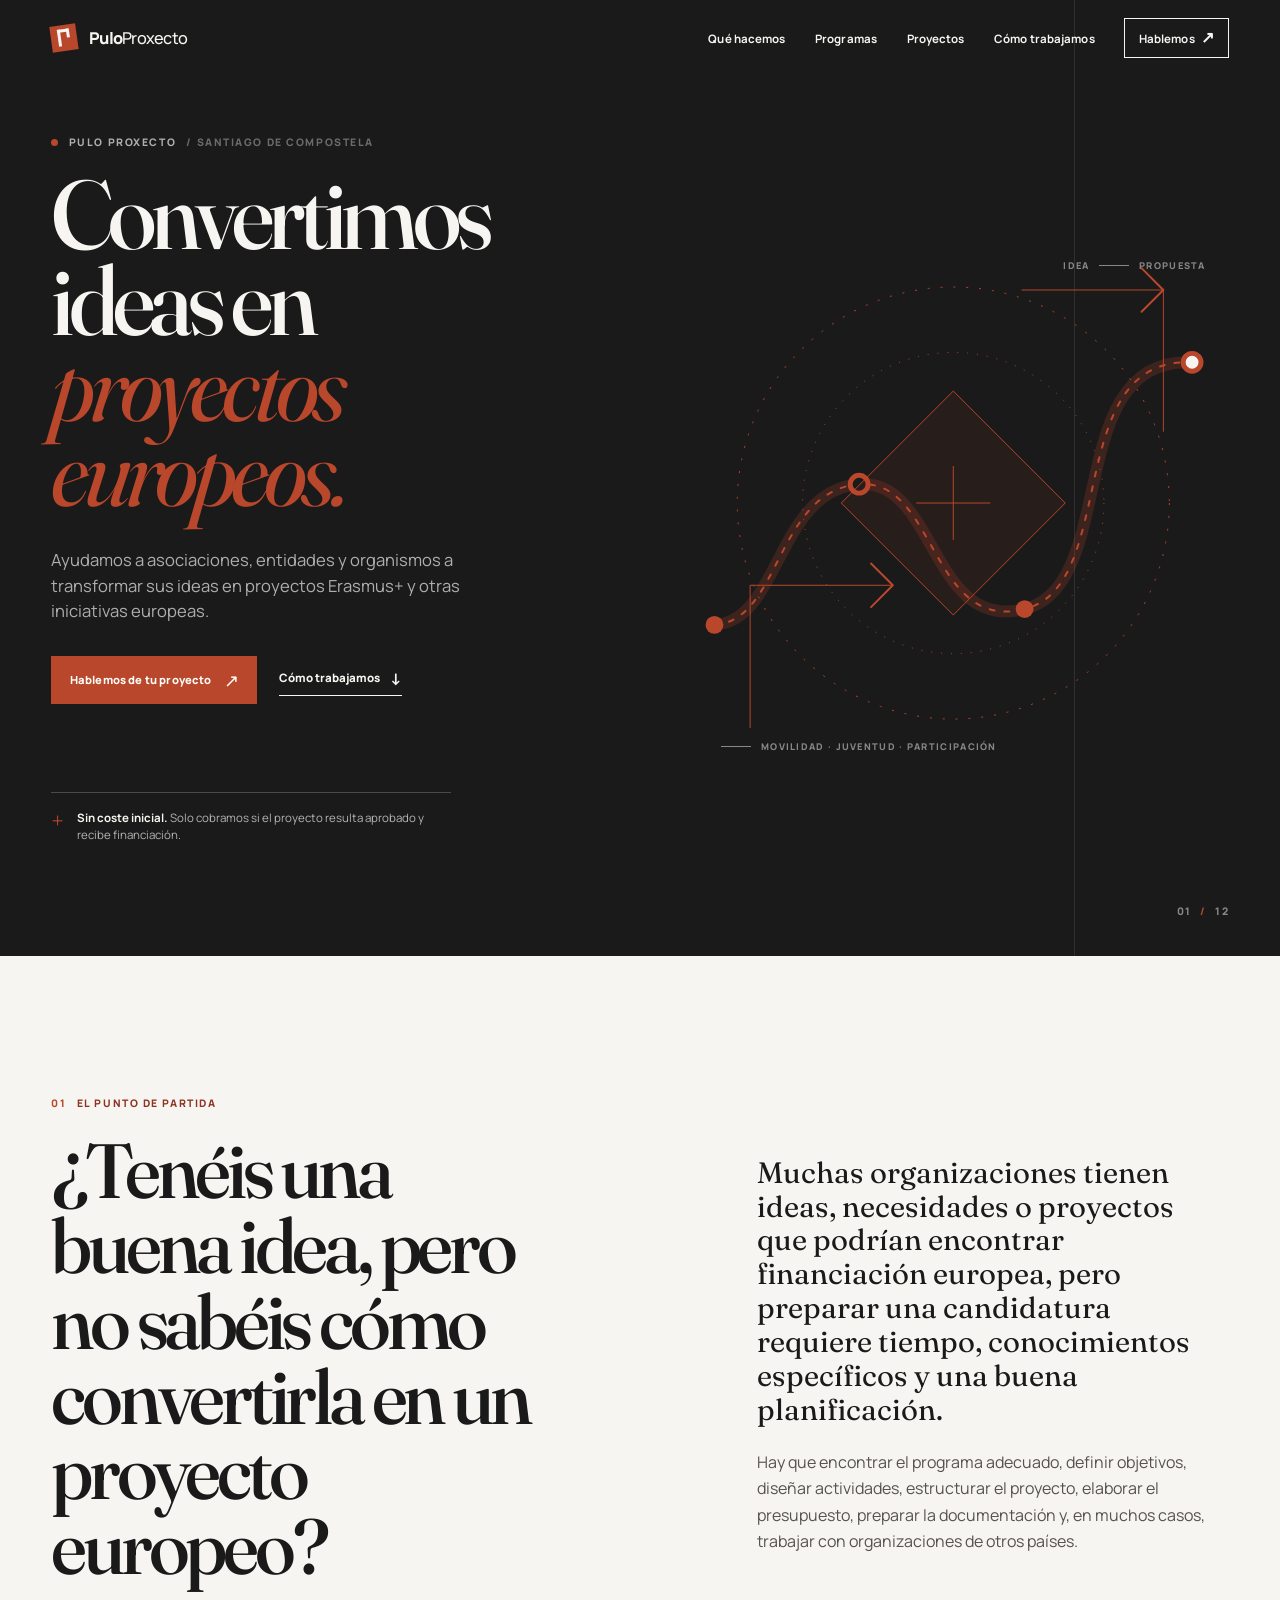
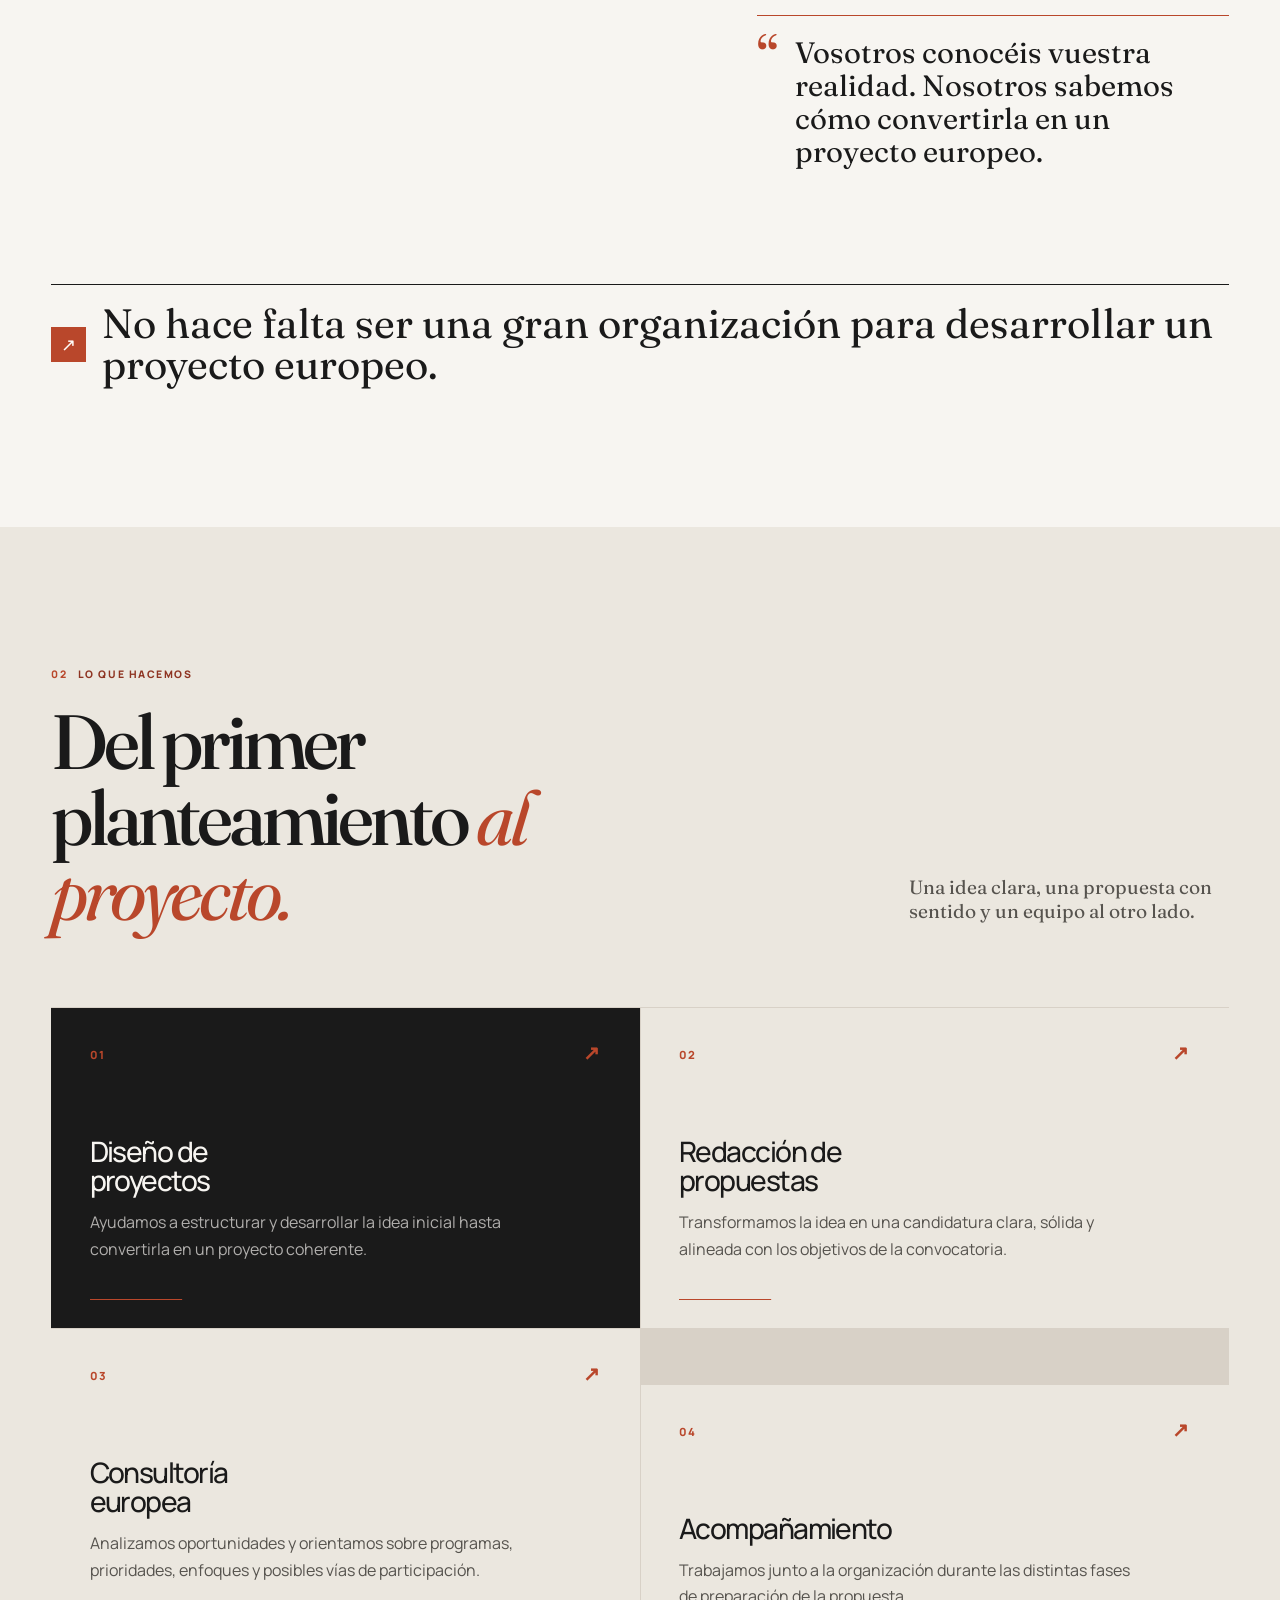
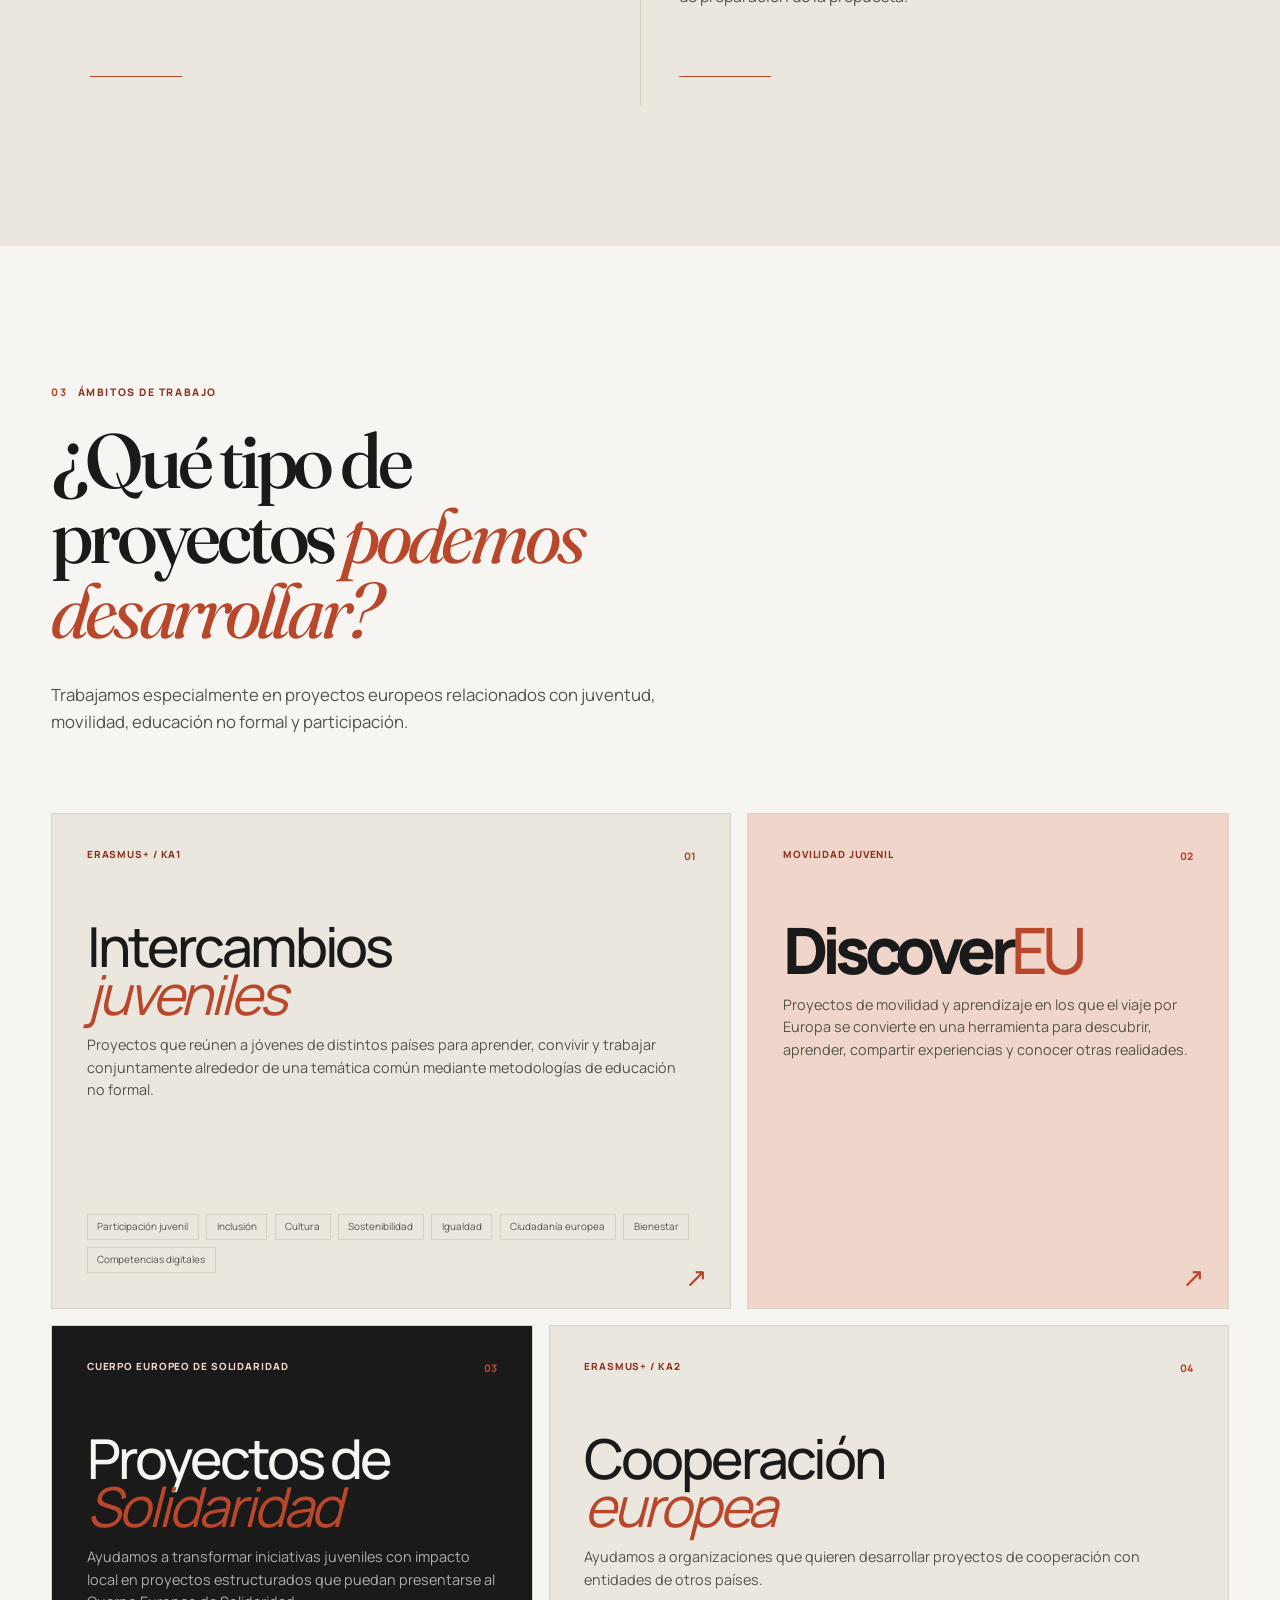
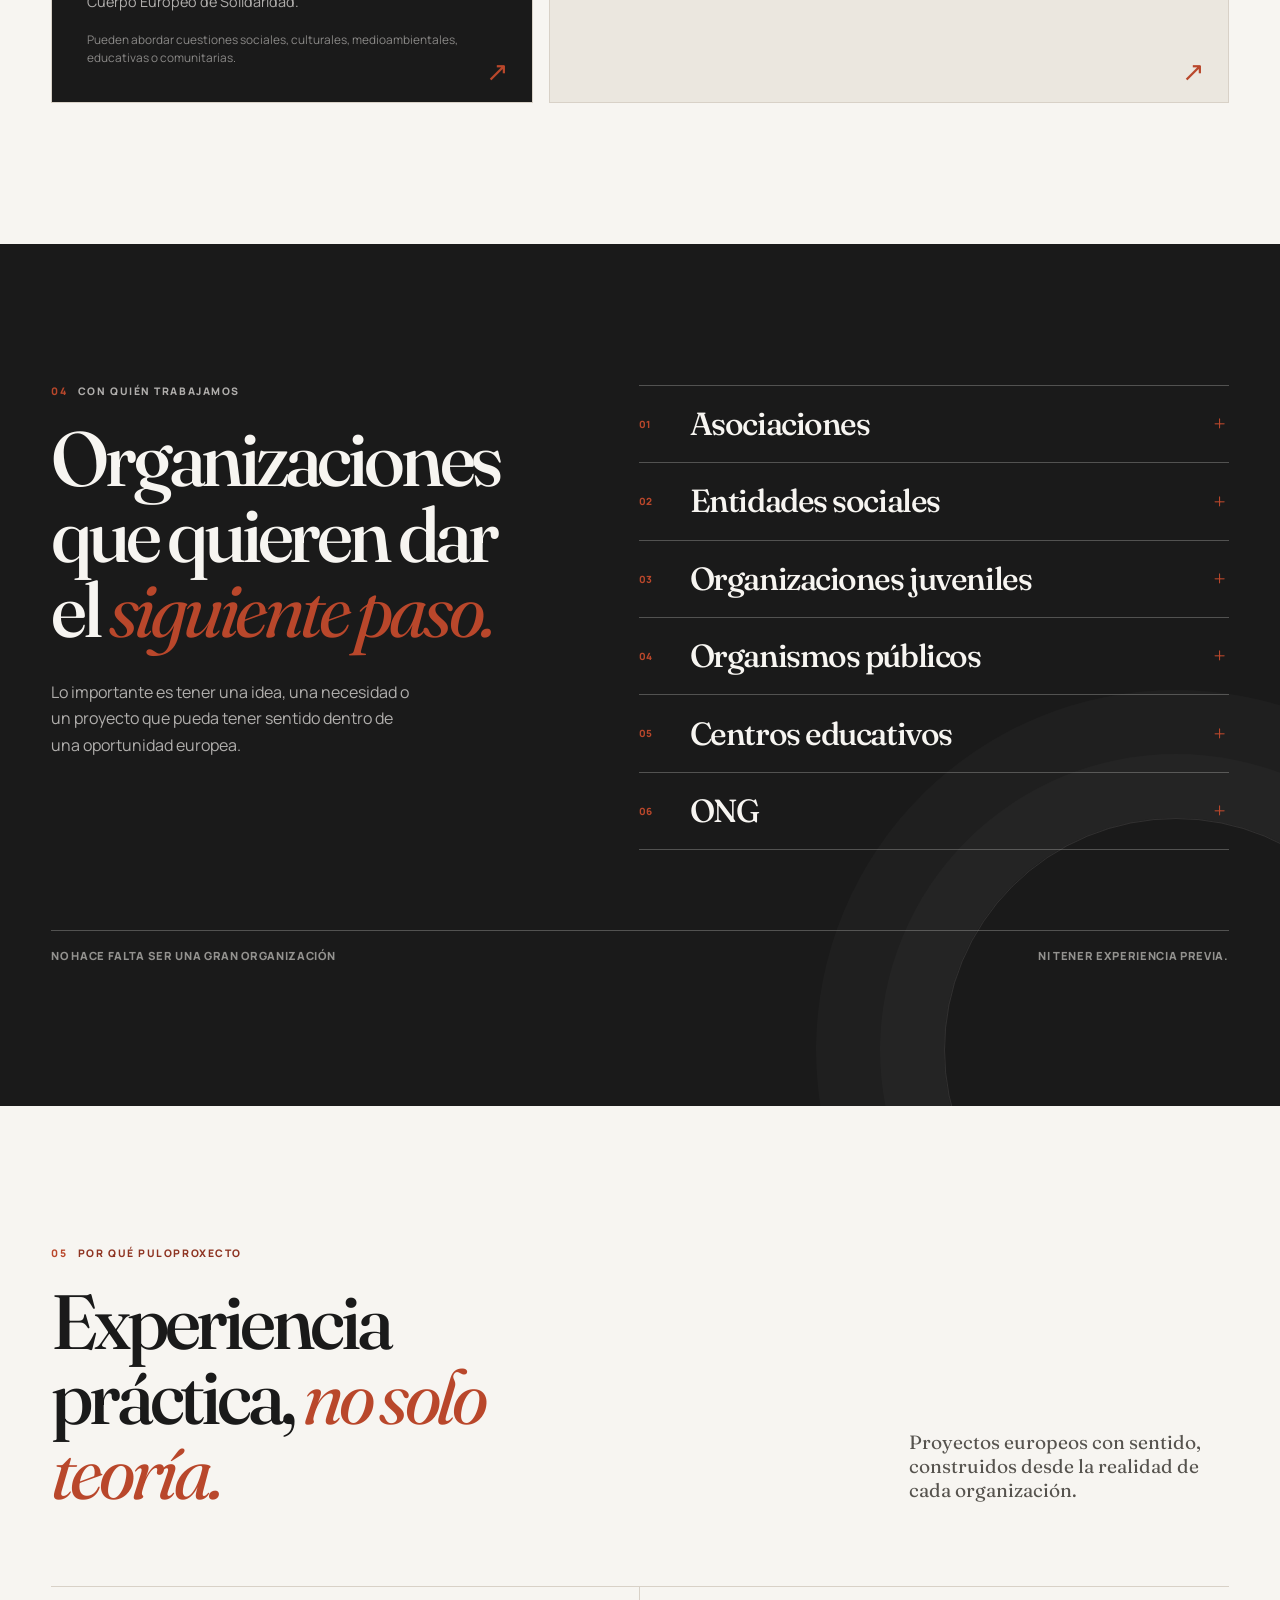
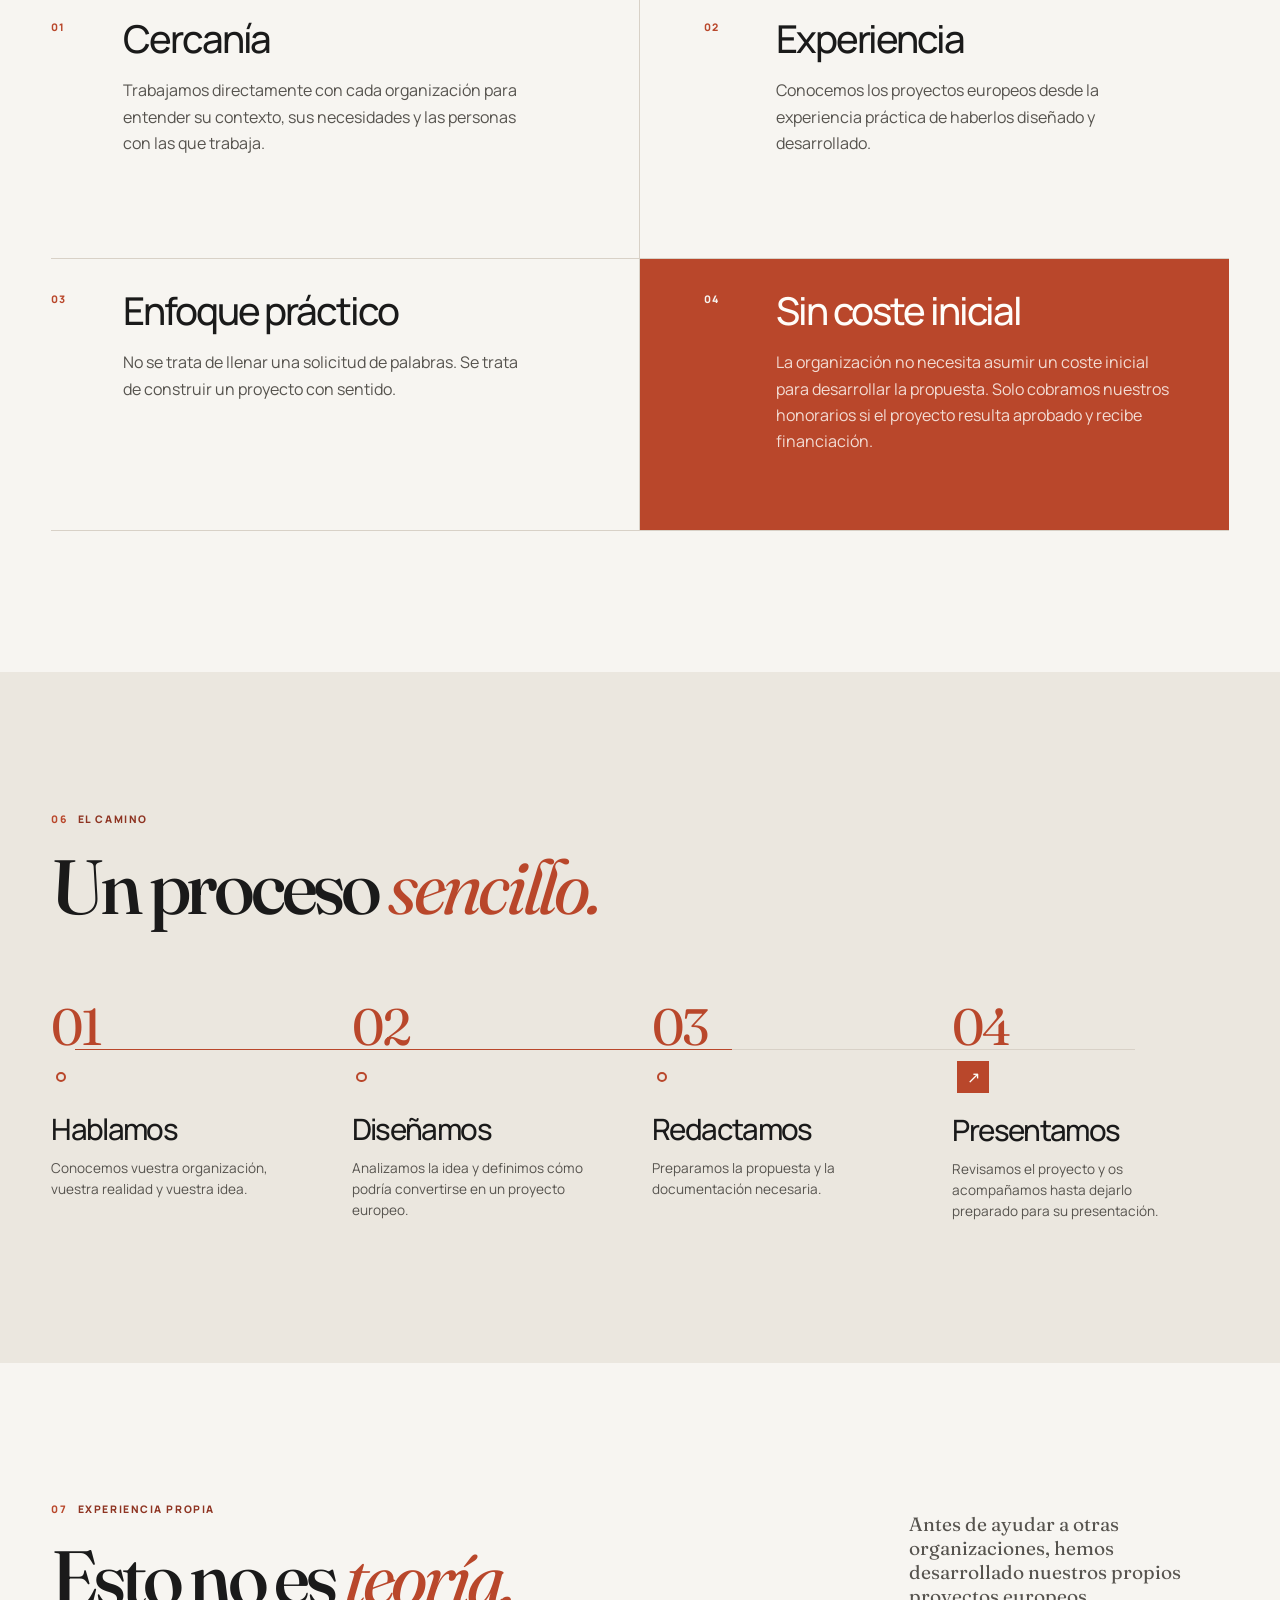
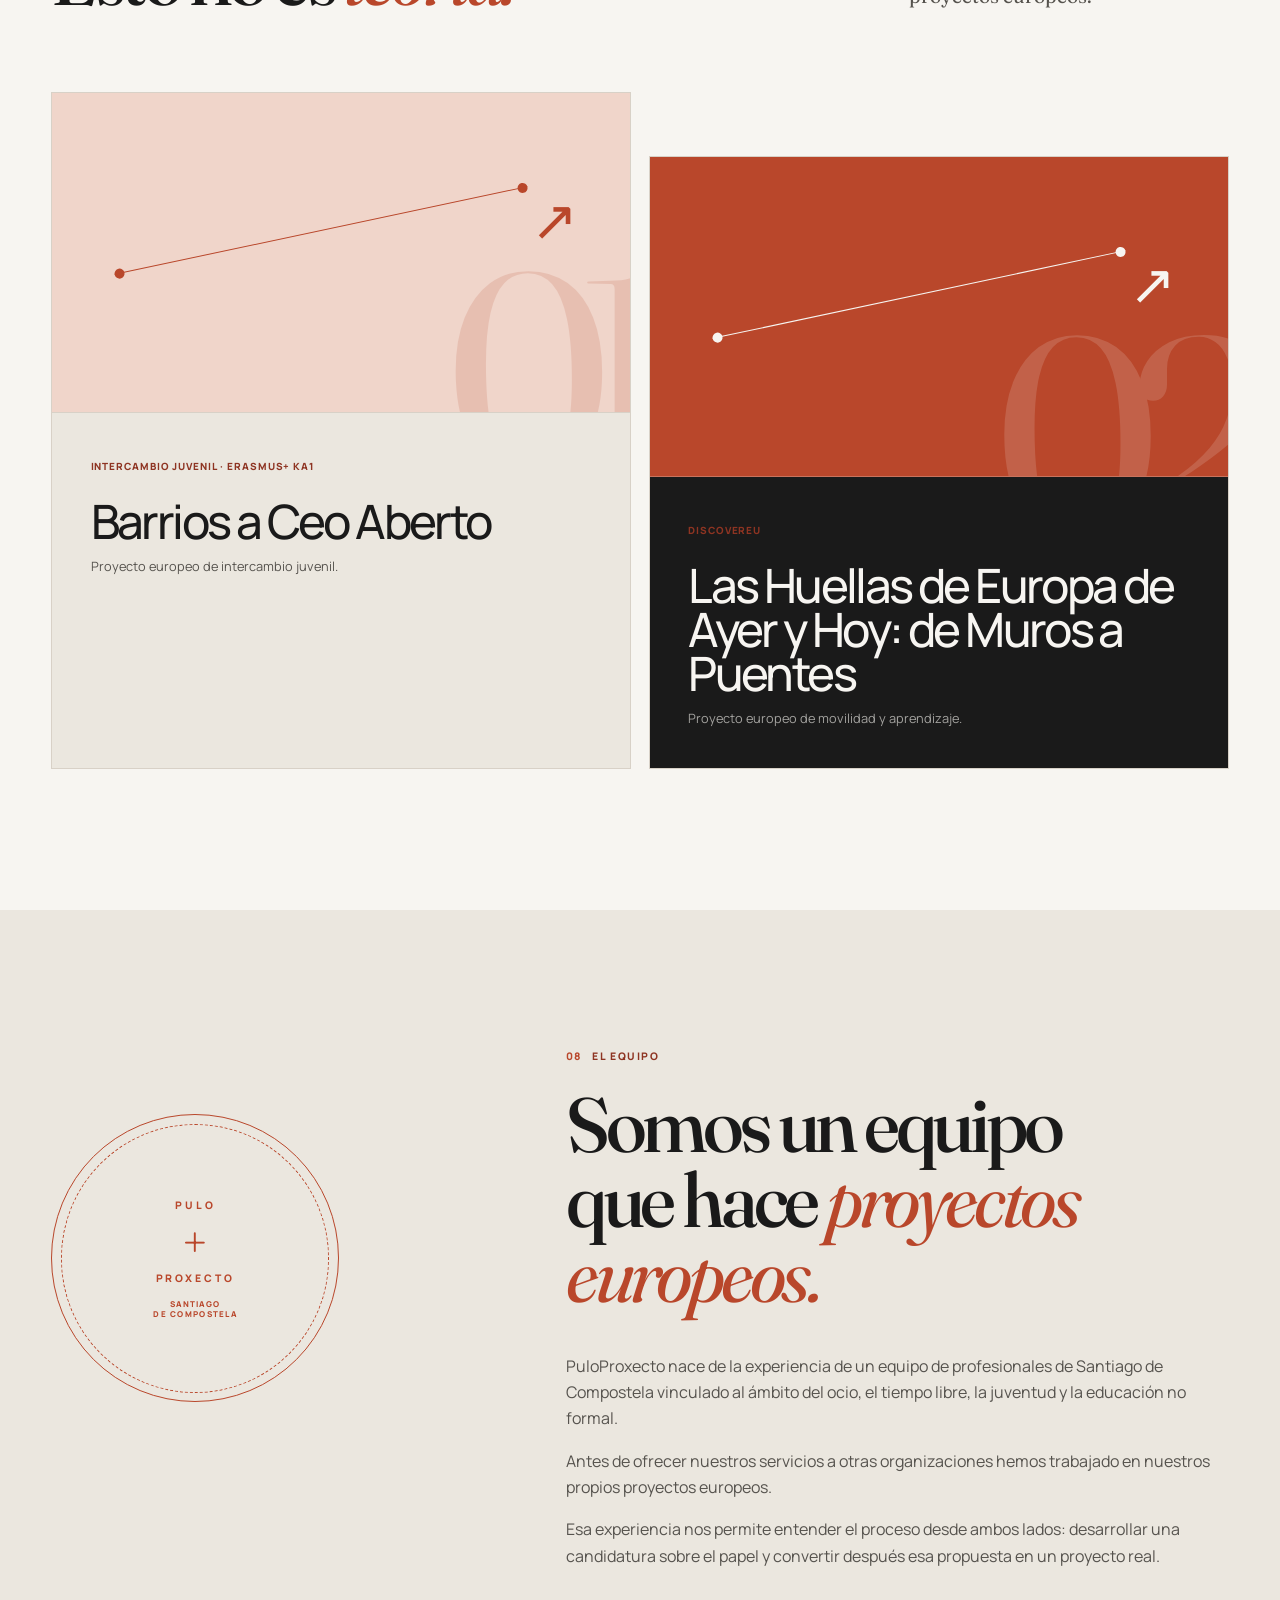
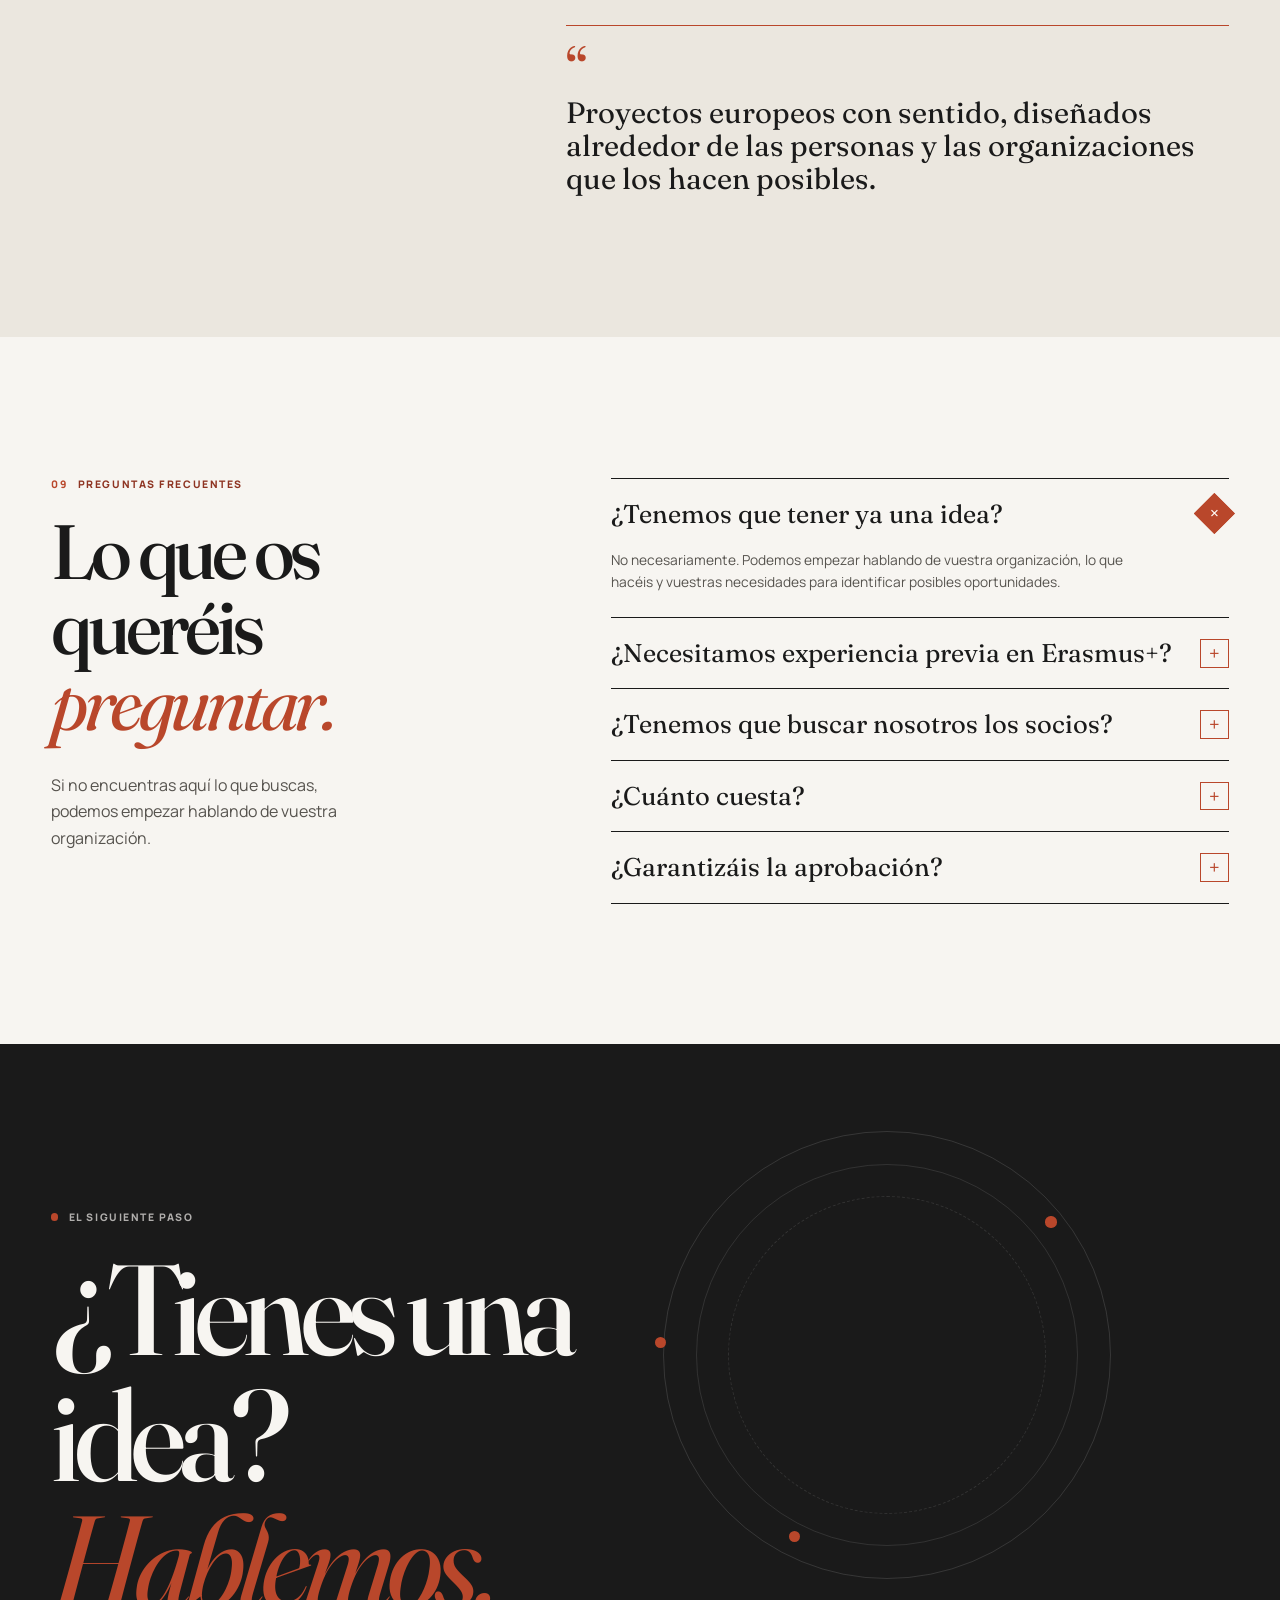
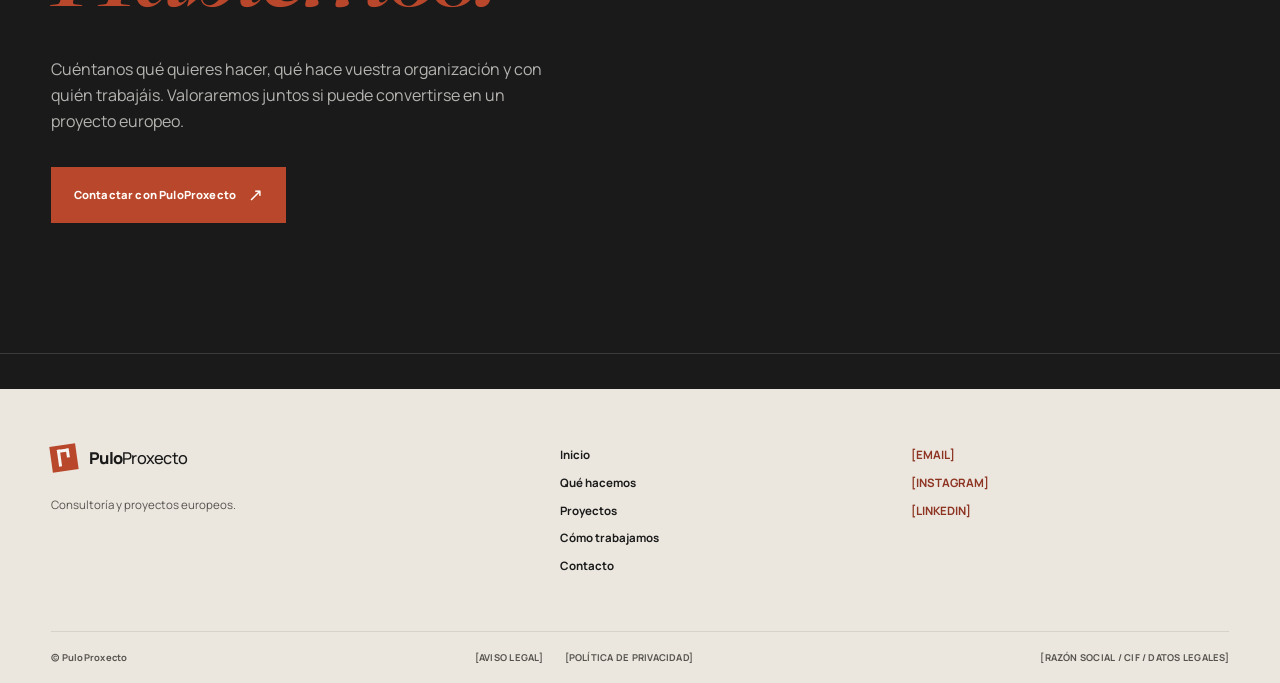
==== index.html @ f71d50ea "Primer commit" ====
<!doctype html>
<html lang="es">
<head>
  <meta charset="utf-8">
  <meta name="viewport" content="width=device-width, initial-scale=1">
  <title>PuloProxecto | Consultoría y proyectos Erasmus+</title>
  <meta name="description" content="Ayudamos a asociaciones, entidades y organismos a transformar sus ideas en proyectos Erasmus+ y oportunidades europeas.">
  <meta name="theme-color" content="#f7f5f1">
  <meta property="og:type" content="website">
  <meta property="og:locale" content="es_ES">
  <meta property="og:title" content="PuloProxecto | Consultoría y proyectos Erasmus+">
  <meta property="og:description" content="Ayudamos a asociaciones, entidades y organismos a transformar sus ideas en proyectos Erasmus+ y oportunidades europeas.">
  <meta property="og:url" content="[URL DEL SITIO]">
  <meta property="og:image" content="[URL DE LA IMAGEN OG]">
  <meta name="twitter:card" content="summary_large_image">
  <meta name="twitter:title" content="PuloProxecto | Consultoría y proyectos Erasmus+">
  <meta name="twitter:description" content="Ayudamos a asociaciones, entidades y organismos a transformar sus ideas en proyectos Erasmus+ y oportunidades europeas.">
  <link rel="canonical" href="[URL DEL SITIO]">
  <link rel="icon" href="data:image/svg+xml,%3Csvg xmlns='http://www.w3.org/2000/svg' viewBox='0 0 64 64'%3E%3Crect width='64' height='64' rx='16' fill='%23c34f30'/%3E%3Cpath d='M18 45V18h13c8 0 12 4 12 10s-4 10-12 10h-5v7h-8Zm8-14h5c3 0 5-1 5-3s-2-3-5-3h-5v6Z' fill='%23f7f5f1'/%3E%3Cpath d='m43 39 8-8-8-8' fill='none' stroke='%23f7f5f1' stroke-width='3' stroke-linecap='round' stroke-linejoin='round'/%3E%3C/svg%3E">
  <link rel="preconnect" href="https://fonts.googleapis.com">
  <link rel="preconnect" href="https://fonts.gstatic.com" crossorigin>
  <link href="https://fonts.googleapis.com/css2?family=Fraunces:opsz,wght@9..144,500&family=Manrope:wght@400;500;600;700;800&display=swap" rel="stylesheet">
  <link rel="stylesheet" href="style.css">
  <script type="application/ld+json">
  {
    "@context": "https://schema.org",
    "@type": "Organization",
    "name": "PuloProxecto",
    "url": "[URL DEL SITIO]",
    "email": "[EMAIL]",
    "address": {
      "@type": "PostalAddress",
      "addressLocality": "Santiago de Compostela",
      "addressRegion": "Galicia",
      "addressCountry": "ES"
    },
    "description": "Consultoría y proyectos europeos."
  }
  </script>
</head>
<body>
  <a class="skip-link" href="#contenido">Saltar al contenido</a>

  <header class="site-header" data-header>
    <div class="container header-inner">
      <a class="brand" href="#inicio" aria-label="PuloProxecto, volver al inicio">
        <span class="brand-mark" aria-hidden="true"><span></span></span>
        <span class="brand-name">Pulo<span>Proxecto</span></span>
      </a>

      <button class="menu-toggle" type="button" aria-expanded="false" aria-controls="main-nav" aria-label="Abrir menú">
        <span></span><span></span>
      </button>

      <nav class="main-nav" id="main-nav" aria-label="Navegación principal">
        <a href="#servicios">Qué hacemos</a>
        <a href="#programas">Programas</a>
        <a href="#proyectos">Proyectos</a>
        <a href="#proceso">Cómo trabajamos</a>
        <a class="nav-contact" href="#contacto">Hablemos <span aria-hidden="true">↗</span></a>
      </nav>
    </div>
  </header>

  <main id="contenido">
    <section class="hero section-dark" id="inicio" aria-labelledby="hero-title">
      <div class="hero-grid container">
        <div class="hero-copy">
          <p class="eyebrow eyebrow-light"><span class="eyebrow-dot"></span> PULO PROXECTO <span class="eyebrow-place">/ SANTIAGO DE COMPOSTELA</span></p>
          <h1 id="hero-title">Convertimos ideas en <em>proyectos europeos.</em></h1>
          <p class="hero-intro">Ayudamos a asociaciones, entidades y organismos a transformar sus ideas en proyectos Erasmus+ y otras iniciativas europeas.</p>
          <div class="hero-actions">
            <a class="button button-accent" href="#contacto">Hablemos de tu proyecto <span aria-hidden="true">↗</span></a>
            <a class="text-link text-link-light" href="#proceso">Cómo trabajamos <span aria-hidden="true">↓</span></a>
          </div>
          <div class="hero-footnote">
            <span class="signal-mark" aria-hidden="true">+</span>
            <p><strong>Sin coste inicial.</strong> Solo cobramos si el proyecto resulta aprobado y recibe financiación.</p>
          </div>
        </div>

        <div class="hero-art-wrap" aria-hidden="true">
          <div class="art-caption art-caption-top">IDEA <span></span> PROPUESTA</div>
          <svg class="hero-art" viewBox="0 0 620 620" fill="none" xmlns="http://www.w3.org/2000/svg">
            <circle class="art-orbit orbit-one" cx="311" cy="307" r="218" stroke="currentColor" stroke-width="1" stroke-dasharray="2 11"/>
            <circle class="art-orbit orbit-two" cx="311" cy="307" r="152" stroke="currentColor" stroke-width="1" stroke-dasharray="1 9"/>
            <path class="route-line" d="M70 430C137 426 132 295 216 288C294 282 288 438 383 414C480 390 420 159 552 165" stroke="currentColor" stroke-width="2" stroke-linecap="round"/>
            <path d="M70 430C137 426 132 295 216 288C294 282 288 438 383 414C480 390 420 159 552 165" stroke="currentColor" stroke-opacity=".22" stroke-width="12" stroke-linecap="round"/>
            <circle cx="70" cy="430" r="9" fill="currentColor"/>
            <circle cx="216" cy="288" r="9" fill="#1A1A1A" stroke="currentColor" stroke-width="5"/>
            <circle cx="383" cy="414" r="9" fill="currentColor"/>
            <circle cx="552" cy="165" r="9" fill="#F7F5F1" stroke="currentColor" stroke-width="5"/>
            <path d="M380 92L523 92L523 235" stroke="currentColor" stroke-width="1"/>
            <path d="M501 114L523 92L501 70" stroke="currentColor" stroke-width="2" stroke-linecap="round" stroke-linejoin="round"/>
            <path d="M106 534L106 390L250 390" stroke="currentColor" stroke-width="1"/>
            <path d="M228 412L250 390L228 368" stroke="currentColor" stroke-width="2" stroke-linecap="round" stroke-linejoin="round"/>
            <path d="M311 194L424 307L311 420L198 307L311 194Z" fill="currentColor" fill-opacity=".08" stroke="currentColor" stroke-width="1"/>
            <path d="M274 307H348M311 270V344" stroke="currentColor" stroke-width="1" stroke-linecap="round"/>
          </svg>
          <div class="art-caption art-caption-bottom"><span></span> MOVILIDAD · JUVENTUD · PARTICIPACIÓN</div>
        </div>
      </div>
      <div class="hero-index" aria-hidden="true">01 <span>/</span> 12</div>
    </section>

    <section class="section problem" id="oportunidad" aria-labelledby="problem-title">
      <div class="container problem-grid">
        <div class="section-intro reveal">
          <p class="eyebrow"><span class="eyebrow-number">01</span> EL PUNTO DE PARTIDA</p>
          <h2 id="problem-title">¿Tenéis una buena idea, pero no sabéis cómo convertirla en un proyecto europeo?</h2>
        </div>
        <div class="problem-content reveal">
          <p class="lead">Muchas organizaciones tienen ideas, necesidades o proyectos que podrían encontrar financiación europea, pero preparar una candidatura requiere tiempo, conocimientos específicos y una buena planificación.</p>
          <p>Hay que encontrar el programa adecuado, definir objetivos, diseñar actividades, estructurar el proyecto, elaborar el presupuesto, preparar la documentación y, en muchos casos, trabajar con organizaciones de otros países.</p>
          <blockquote><span class="quote-mark">“</span><p>Vosotros conocéis vuestra realidad. Nosotros sabemos cómo convertirla en un proyecto europeo.</p></blockquote>
        </div>
      </div>
      <div class="container opportunity-note reveal">
        <span class="opportunity-arrow" aria-hidden="true">↗</span>
        <span>No hace falta ser una gran organización para desarrollar un proyecto europeo.</span>
      </div>
    </section>

    <section class="section section-paper-alt services" id="servicios" aria-labelledby="services-title">
      <div class="container">
        <div class="section-heading split-heading reveal">
          <div>
            <p class="eyebrow"><span class="eyebrow-number">02</span> LO QUE HACEMOS</p>
            <h2 id="services-title">Del primer planteamiento <em>al proyecto.</em></h2>
          </div>
          <p class="heading-aside">Una idea clara, una propuesta con sentido y un equipo al otro lado.</p>
        </div>
        <div class="services-grid">
          <article class="service-card service-card-feature reveal">
            <div class="card-topline"><span>01</span><span class="card-arrow" aria-hidden="true">↗</span></div>
            <h3>Diseño de proyectos</h3>
            <p>Ayudamos a estructurar y desarrollar la idea inicial hasta convertirla en un proyecto coherente.</p>
            <div class="service-line" aria-hidden="true"></div>
          </article>
          <article class="service-card reveal">
            <div class="card-topline"><span>02</span><span class="card-arrow" aria-hidden="true">↗</span></div>
            <h3>Redacción de propuestas</h3>
            <p>Transformamos la idea en una candidatura clara, sólida y alineada con los objetivos de la convocatoria.</p>
            <div class="service-line" aria-hidden="true"></div>
          </article>
          <article class="service-card reveal">
            <div class="card-topline"><span>03</span><span class="card-arrow" aria-hidden="true">↗</span></div>
            <h3>Consultoría europea</h3>
            <p>Analizamos oportunidades y orientamos sobre programas, prioridades, enfoques y posibles vías de participación.</p>
            <div class="service-line" aria-hidden="true"></div>
          </article>
          <article class="service-card service-card-offset reveal">
            <div class="card-topline"><span>04</span><span class="card-arrow" aria-hidden="true">↗</span></div>
            <h3>Acompañamiento</h3>
            <p>Trabajamos junto a la organización durante las distintas fases de preparación de la propuesta.</p>
            <div class="service-line" aria-hidden="true"></div>
          </article>
        </div>
      </div>
    </section>

    <section class="section programs" id="programas" aria-labelledby="programs-title">
      <div class="container">
        <div class="section-heading reveal">
          <p class="eyebrow"><span class="eyebrow-number">03</span> ÁMBITOS DE TRABAJO</p>
          <h2 id="programs-title">¿Qué tipo de proyectos <em>podemos desarrollar?</em></h2>
          <p class="heading-description">Trabajamos especialmente en proyectos europeos relacionados con juventud, movilidad, educación no formal y participación.</p>
        </div>
        <div class="programs-grid">
          <article class="program-card program-card-main reveal">
            <div class="program-head"><span class="program-tag">Erasmus+ / KA1</span><span class="program-symbol">01</span></div>
            <h3>Intercambios<br><em>juveniles</em></h3>
            <p>Proyectos que reúnen a jóvenes de distintos países para aprender, convivir y trabajar conjuntamente alrededor de una temática común mediante metodologías de educación no formal.</p>
            <div class="topic-list" aria-label="Posibles ámbitos">
              <span>Participación juvenil</span><span>Inclusión</span><span>Cultura</span><span>Sostenibilidad</span><span>Igualdad</span><span>Ciudadanía europea</span><span>Bienestar</span><span>Competencias digitales</span>
            </div>
            <span class="program-corner" aria-hidden="true">↗</span>
          </article>
          <article class="program-card program-card-discover reveal">
            <div class="program-head"><span class="program-tag">Movilidad juvenil</span><span class="program-symbol">02</span></div>
            <h3>Discover<span>EU</span></h3>
            <p>Proyectos de movilidad y aprendizaje en los que el viaje por Europa se convierte en una herramienta para descubrir, aprender, compartir experiencias y conocer otras realidades.</p>
            <span class="program-corner" aria-hidden="true">↗</span>
          </article>
          <article class="program-card program-card-solidarity reveal">
            <div class="program-head"><span class="program-tag">Cuerpo Europeo de Solidaridad</span><span class="program-symbol">03</span></div>
            <h3>Proyectos de<br><em>Solidaridad</em></h3>
            <p>Ayudamos a transformar iniciativas juveniles con impacto local en proyectos estructurados que puedan presentarse al Cuerpo Europeo de Solidaridad.</p>
            <p class="program-note">Pueden abordar cuestiones sociales, culturales, medioambientales, educativas o comunitarias.</p>
            <span class="program-corner" aria-hidden="true">↗</span>
          </article>
          <article class="program-card program-card-cooperation reveal">
            <div class="program-head"><span class="program-tag">Erasmus+ / KA2</span><span class="program-symbol">04</span></div>
            <h3>Cooperación<br><em>europea</em></h3>
            <p>Ayudamos a organizaciones que quieren desarrollar proyectos de cooperación con entidades de otros países.</p>
            <span class="program-corner" aria-hidden="true">↗</span>
          </article>
        </div>
      </div>
    </section>

    <section class="section audience section-dark" id="para-quien" aria-labelledby="audience-title">
      <div class="container audience-grid">
        <div class="audience-intro reveal">
          <p class="eyebrow eyebrow-light"><span class="eyebrow-number">04</span> CON QUIÉN TRABAJAMOS</p>
          <h2 id="audience-title">Organizaciones que quieren dar el <em>siguiente paso.</em></h2>
          <p>Lo importante es tener una idea, una necesidad o un proyecto que pueda tener sentido dentro de una oportunidad europea.</p>
        </div>
        <div class="audience-list reveal">
          <div class="audience-item"><span class="audience-index">01</span><strong>Asociaciones</strong><span class="audience-mark">+</span></div>
          <div class="audience-item"><span class="audience-index">02</span><strong>Entidades sociales</strong><span class="audience-mark">+</span></div>
          <div class="audience-item"><span class="audience-index">03</span><strong>Organizaciones juveniles</strong><span class="audience-mark">+</span></div>
          <div class="audience-item"><span class="audience-index">04</span><strong>Organismos públicos</strong><span class="audience-mark">+</span></div>
          <div class="audience-item"><span class="audience-index">05</span><strong>Centros educativos</strong><span class="audience-mark">+</span></div>
          <div class="audience-item"><span class="audience-index">06</span><strong>ONG</strong><span class="audience-mark">+</span></div>
        </div>
      </div>
      <div class="audience-bottom container"><span>No hace falta ser una gran organización</span><span>ni tener experiencia previa.</span></div>
    </section>

    <section class="section why" id="por-que" aria-labelledby="why-title">
      <div class="container">
        <div class="section-heading split-heading reveal">
          <div>
            <p class="eyebrow"><span class="eyebrow-number">05</span> POR QUÉ PULOPROXECTO</p>
            <h2 id="why-title">Experiencia práctica, <em>no solo teoría.</em></h2>
          </div>
          <p class="heading-aside">Proyectos europeos con sentido, construidos desde la realidad de cada organización.</p>
        </div>
        <div class="why-grid">
          <article class="why-item reveal"><span class="why-number">01</span><div><h3>Cercanía</h3><p>Trabajamos directamente con cada organización para entender su contexto, sus necesidades y las personas con las que trabaja.</p></div></article>
          <article class="why-item reveal"><span class="why-number">02</span><div><h3>Experiencia</h3><p>Conocemos los proyectos europeos desde la experiencia práctica de haberlos diseñado y desarrollado.</p></div></article>
          <article class="why-item reveal"><span class="why-number">03</span><div><h3>Enfoque práctico</h3><p>No se trata de llenar una solicitud de palabras. Se trata de construir un proyecto con sentido.</p></div></article>
          <article class="why-item why-item-accent reveal"><span class="why-number">04</span><div><h3>Sin coste inicial</h3><p>La organización no necesita asumir un coste inicial para desarrollar la propuesta. Solo cobramos nuestros honorarios si el proyecto resulta aprobado y recibe financiación.</p></div></article>
        </div>
      </div>
    </section>

    <section class="section process section-paper-alt" id="proceso" aria-labelledby="process-title">
      <div class="container">
        <div class="section-heading reveal">
          <p class="eyebrow"><span class="eyebrow-number">06</span> EL CAMINO</p>
          <h2 id="process-title">Un proceso <em>sencillo.</em></h2>
        </div>
        <div class="process-track">
          <div class="process-line" aria-hidden="true"><span></span></div>
          <article class="process-step reveal"><span class="step-number">01</span><div class="step-marker" aria-hidden="true"></div><h3>Hablamos</h3><p>Conocemos vuestra organización, vuestra realidad y vuestra idea.</p></article>
          <article class="process-step reveal"><span class="step-number">02</span><div class="step-marker" aria-hidden="true"></div><h3>Diseñamos</h3><p>Analizamos la idea y definimos cómo podría convertirse en un proyecto europeo.</p></article>
          <article class="process-step reveal"><span class="step-number">03</span><div class="step-marker" aria-hidden="true"></div><h3>Redactamos</h3><p>Preparamos la propuesta y la documentación necesaria.</p></article>
          <article class="process-step reveal"><span class="step-number">04</span><div class="step-marker step-marker-final" aria-hidden="true">↗</div><h3>Presentamos</h3><p>Revisamos el proyecto y os acompañamos hasta dejarlo preparado para su presentación.</p></article>
        </div>
      </div>
    </section>

    <section class="section references" id="proyectos" aria-labelledby="references-title">
      <div class="container">
        <div class="section-heading split-heading reveal">
          <div>
            <p class="eyebrow"><span class="eyebrow-number">07</span> EXPERIENCIA PROPIA</p>
            <h2 id="references-title">Esto no es <em>teoría.</em></h2>
          </div>
          <p class="heading-aside">Antes de ayudar a otras organizaciones, hemos desarrollado nuestros propios proyectos europeos.</p>
        </div>
        <div class="reference-grid">
          <article class="reference-card reference-card-one reveal">
            <div class="reference-visual" aria-hidden="true"><span class="reference-big-number">01</span><span class="reference-route"></span><span class="reference-arrow">↗</span></div>
            <div class="reference-body"><span class="program-tag">Intercambio juvenil · Erasmus+ KA1</span><h3>Barrios a Ceo Aberto</h3><p>Proyecto europeo de intercambio juvenil.</p></div>
          </article>
          <article class="reference-card reference-card-two reveal">
            <div class="reference-visual" aria-hidden="true"><span class="reference-big-number">02</span><span class="reference-route"></span><span class="reference-arrow">↗</span></div>
            <div class="reference-body"><span class="program-tag">DiscoverEU</span><h3>Las Huellas de Europa de Ayer y Hoy: de Muros a Puentes</h3><p>Proyecto europeo de movilidad y aprendizaje.</p></div>
          </article>
        </div>
      </div>
    </section>

    <section class="section about section-paper-alt" id="quienes-somos" aria-labelledby="about-title">
      <div class="container about-grid">
        <div class="about-stamp reveal" aria-hidden="true"><span>PULO</span><strong>+</strong><span>PROXECTO</span><small>SANTIAGO<br>DE COMPOSTELA</small></div>
        <div class="about-copy reveal">
          <p class="eyebrow"><span class="eyebrow-number">08</span> EL EQUIPO</p>
          <h2 id="about-title">Somos un equipo que hace <em>proyectos europeos.</em></h2>
          <p>PuloProxecto nace de la experiencia de un equipo de profesionales de Santiago de Compostela vinculado al ámbito del ocio, el tiempo libre, la juventud y la educación no formal.</p>
          <p>Antes de ofrecer nuestros servicios a otras organizaciones hemos trabajado en nuestros propios proyectos europeos.</p>
          <p>Esa experiencia nos permite entender el proceso desde ambos lados: desarrollar una candidatura sobre el papel y convertir después esa propuesta en un proyecto real.</p>
          <blockquote><span class="quote-mark">“</span><p>Proyectos europeos con sentido, diseñados alrededor de las personas y las organizaciones que los hacen posibles.</p></blockquote>
        </div>
      </div>
    </section>

    <section class="section faq" id="faq" aria-labelledby="faq-title">
      <div class="container faq-grid">
        <div class="faq-intro reveal">
          <p class="eyebrow"><span class="eyebrow-number">09</span> PREGUNTAS FRECUENTES</p>
          <h2 id="faq-title">Lo que os queréis <em>preguntar.</em></h2>
          <p>Si no encuentras aquí lo que buscas, podemos empezar hablando de vuestra organización.</p>
        </div>
        <div class="faq-list reveal">
          <details open>
            <summary><span>¿Tenemos que tener ya una idea?</span><b aria-hidden="true">+</b></summary>
            <div class="faq-answer"><p>No necesariamente. Podemos empezar hablando de vuestra organización, lo que hacéis y vuestras necesidades para identificar posibles oportunidades.</p></div>
          </details>
          <details>
            <summary><span>¿Necesitamos experiencia previa en Erasmus+?</span><b aria-hidden="true">+</b></summary>
            <div class="faq-answer"><p>No. Podemos trabajar con organizaciones que se acercan por primera vez a los programas europeos.</p></div>
          </details>
          <details>
            <summary><span>¿Tenemos que buscar nosotros los socios?</span><b aria-hidden="true">+</b></summary>
            <div class="faq-answer"><p>Dependiendo del proyecto, podemos ayudar a identificar posibles organizaciones colaboradoras y orientar sobre el proceso.</p></div>
          </details>
          <details>
            <summary><span>¿Cuánto cuesta?</span><b aria-hidden="true">+</b></summary>
            <div class="faq-answer"><p>No existe coste inicial para desarrollar la propuesta. Los honorarios se cobran únicamente si el proyecto resulta aprobado y recibe financiación, según las condiciones acordadas previamente.</p></div>
          </details>
          <details>
            <summary><span>¿Garantizáis la aprobación?</span><b aria-hidden="true">+</b></summary>
            <div class="faq-answer"><p>No. Ninguna consultora puede garantizar la aprobación de una candidatura. Nuestro trabajo consiste en desarrollar una propuesta sólida, coherente y alineada con los criterios de la convocatoria.</p></div>
          </details>
        </div>
      </div>
    </section>

    <section class="final-cta section-dark" id="contacto" aria-labelledby="contact-title">
      <div class="container final-cta-inner">
        <div class="cta-decoration" aria-hidden="true"><span></span><span></span><span></span></div>
        <p class="eyebrow eyebrow-light"><span class="eyebrow-dot"></span> EL SIGUIENTE PASO</p>
        <h2 id="contact-title">¿Tienes una idea?<br><em>Hablemos.</em></h2>
        <p>Cuéntanos qué quieres hacer, qué hace vuestra organización y con quién trabajáis. Valoraremos juntos si puede convertirse en un proyecto europeo.</p>
        <!-- Sustituir [EMAIL] por la dirección de contacto definitiva. -->
        <a class="button button-accent button-large" href="mailto:[EMAIL]">Contactar con PuloProxecto <span aria-hidden="true">↗</span></a>
      </div>
      <div class="final-cta-line" aria-hidden="true"></div>
    </section>
  </main>

  <footer class="site-footer">
    <div class="container footer-main">
      <div class="footer-brand">
        <a class="brand brand-footer" href="#inicio" aria-label="PuloProxecto, volver al inicio"><span class="brand-mark" aria-hidden="true"><span></span></span><span class="brand-name">Pulo<span>Proxecto</span></span></a>
        <p>Consultoría y proyectos europeos.</p>
      </div>
      <nav class="footer-nav" aria-label="Navegación del pie de página">
        <a href="#inicio">Inicio</a>
        <a href="#servicios">Qué hacemos</a>
        <a href="#proyectos">Proyectos</a>
        <a href="#proceso">Cómo trabajamos</a>
        <a href="#contacto">Contacto</a>
      </nav>
      <div class="footer-contact">
        <!-- Sustituir los placeholders por los datos definitivos. -->
        <a href="mailto:[EMAIL]">[EMAIL]</a>
        <a href="#">[INSTAGRAM]</a>
        <a href="#">[LINKEDIN]</a>
      </div>
    </div>
    <div class="container footer-bottom">
      <span>© PuloProxecto</span>
      <div><a href="#">[AVISO LEGAL]</a><a href="#">[POLÍTICA DE PRIVACIDAD]</a></div>
      <span>[RAZÓN SOCIAL / CIF / DATOS LEGALES]</span>
    </div>
  </footer>

  <script src="script.js"></script>
</body>
</html>
---- style.css ----
:root {
  --ink: #1a1a1a;
  --ink-soft: #56534e;
  --paper: #f7f5f1;
  --paper-alt: #ebe7df;
  --paper-deep: #ded8cf;
  --accent: #b9472b;
  --accent-dark: #8e3422;
  --accent-pale: #f0d5ca;
  --line: #d8d1c7;
  --white: #fffdf9;
  --serif: "Fraunces", Georgia, serif;
  --sans: "Manrope", Arial, sans-serif;
  --container: 1200px;
  --gutter: clamp(1.25rem, 4vw, 4rem);
  --section-space: clamp(5.5rem, 11vw, 10.5rem);
  --header-height: 76px;
  --ease: cubic-bezier(.2, .7, .2, 1);
}

*, *::before, *::after { box-sizing: border-box; }

html {
  scroll-behavior: smooth;
  scroll-padding-top: calc(var(--header-height) + 1rem);
}

body {
  margin: 0;
  background: var(--paper);
  color: var(--ink);
  font-family: var(--sans);
  font-size: 1rem;
  line-height: 1.65;
  overflow-x: hidden;
  -webkit-font-smoothing: antialiased;
  text-rendering: optimizeLegibility;
}

body.menu-open { overflow: hidden; }

a { color: inherit; text-decoration: none; }
button, a { -webkit-tap-highlight-color: transparent; }
button { color: inherit; font: inherit; }

::selection { background: var(--accent); color: var(--paper); }

:focus-visible {
  outline: 2px solid var(--accent);
  outline-offset: 4px;
}

.container {
  width: min(100% - (var(--gutter) * 2), var(--container));
  margin-inline: auto;
}

.section { padding-block: var(--section-space); }
.section-paper-alt { background: var(--paper-alt); }
.section-dark { background: var(--ink); color: var(--paper); }

.skip-link {
  position: fixed;
  z-index: 100;
  top: .75rem;
  left: .75rem;
  padding: .65rem 1rem;
  background: var(--accent);
  color: var(--white);
  font-size: .8rem;
  font-weight: 800;
  transform: translateY(-150%);
  transition: transform .2s ease;
}

.skip-link:focus { transform: translateY(0); }

/* Header */
.site-header {
  position: fixed;
  z-index: 20;
  top: 0;
  right: 0;
  left: 0;
  color: var(--paper);
  transition: background-color .35s ease, color .35s ease, box-shadow .35s ease;
}

.site-header.is-scrolled {
  background: rgba(247, 245, 241, .95);
  color: var(--ink);
  box-shadow: 0 1px 0 rgba(26, 26, 26, .1);
  -webkit-backdrop-filter: blur(12px);
  backdrop-filter: blur(12px);
}

.header-inner {
  display: flex;
  align-items: center;
  justify-content: space-between;
  min-height: var(--header-height);
}

.brand { display: inline-flex; align-items: center; gap: .72rem; }
.brand-name { font-size: 1.02rem; font-weight: 800; letter-spacing: -.045em; }
.brand-name span { font-weight: 500; }

.brand-mark {
  position: relative;
  display: inline-block;
  width: 1.65rem;
  height: 1.65rem;
  overflow: hidden;
  background: var(--accent);
  transform: rotate(-8deg);
}

.brand-mark::before,
.brand-mark::after,
.brand-mark span {
  position: absolute;
  content: "";
  display: block;
  background: var(--paper);
}

.brand-mark::before { width: .18rem; height: 1.05rem; top: .27rem; left: .43rem; }
.brand-mark::after { width: .72rem; height: .18rem; top: .27rem; left: .43rem; }
.brand-mark span { width: .18rem; height: .54rem; top: .27rem; left: 1rem; }

.main-nav { display: flex; align-items: center; gap: clamp(1.1rem, 2.3vw, 2rem); font-size: .72rem; font-weight: 700; letter-spacing: .01em; }
.main-nav > a:not(.nav-contact) { position: relative; padding-block: .5rem; }
.main-nav > a:not(.nav-contact)::after { position: absolute; right: 0; bottom: .15rem; left: 0; height: 1px; background: currentColor; content: ""; transform: scaleX(0); transform-origin: right; transition: transform .3s var(--ease); }
.main-nav > a:not(.nav-contact):hover::after { transform: scaleX(1); transform-origin: left; }
.main-nav > a[aria-current="page"]::after { transform: scaleX(1); transform-origin: left; }
.nav-contact { display: inline-flex; align-items: center; gap: .4rem; padding: .62rem .85rem; border: 1px solid currentColor; transition: background-color .2s ease, color .2s ease; }
.nav-contact:hover { background: var(--accent); border-color: var(--accent); color: var(--white); }
.nav-contact span { font-size: 1rem; line-height: .7; }
.menu-toggle { display: none; border: 0; background: transparent; cursor: pointer; }

/* Shared type */
.eyebrow { display: flex; align-items: center; gap: .65rem; margin: 0 0 1.5rem; color: var(--accent-dark); font-size: .65rem; font-weight: 800; letter-spacing: .15em; line-height: 1.2; text-transform: uppercase; }
.eyebrow-light { color: var(--paper); }
.eyebrow-number { color: var(--accent); }
.eyebrow-dot { display: inline-block; width: .45rem; height: .45rem; border-radius: 50%; background: var(--accent); }
.eyebrow-place { opacity: .55; }

h1, h2, h3, p { margin-top: 0; }
h1, h2, h3 { font-weight: 500; letter-spacing: -.055em; }
h1, h2 { font-family: var(--serif); line-height: .98; }
h1 em, h2 em, h3 em { color: var(--accent); font-style: italic; font-weight: 400; }
h2 { max-width: 12ch; margin-bottom: 0; font-size: clamp(2.65rem, 6vw, 5.7rem); }
h3 { margin-bottom: .85rem; font-size: clamp(1.35rem, 2.2vw, 2rem); line-height: 1.05; }
p { color: var(--ink-soft); }
.section-dark p { color: rgba(247, 245, 241, .68); }
.section-heading { margin-bottom: clamp(3rem, 6vw, 5.5rem); }
.heading-description { max-width: 39rem; margin: 2rem 0 0; color: var(--ink-soft); font-size: 1.05rem; }
.split-heading { display: grid; grid-template-columns: minmax(0, 1fr) minmax(14rem, 25rem); align-items: end; gap: 2rem; }
.heading-aside { max-width: 20rem; margin: 0 0 .45rem auto; font-family: var(--serif); font-size: 1.2rem; line-height: 1.25; }

.button { display: inline-flex; align-items: center; justify-content: center; gap: .75rem; min-height: 3rem; padding: .8rem 1.1rem; border: 1px solid transparent; font-size: .7rem; font-weight: 800; letter-spacing: .015em; line-height: 1.2; transition: background-color .25s ease, border-color .25s ease, color .25s ease, transform .25s var(--ease); }
.button span { font-size: 1.15rem; font-weight: 400; line-height: .6; }
.button:hover { transform: translateY(-3px); }
.button-accent { background: var(--accent); color: var(--white); }
.button-accent:hover { background: var(--accent-dark); }
.button-large { min-height: 3.5rem; padding-inline: 1.35rem; }
.text-link { display: inline-flex; align-items: center; gap: .65rem; padding-bottom: .25rem; border-bottom: 1px solid currentColor; font-size: .72rem; font-weight: 800; }
.text-link span { font-size: 1rem; transition: transform .25s ease; }
.text-link:hover span { transform: translateY(3px); }
.text-link-light { color: var(--paper); }

/* Hero */
.hero { position: relative; min-height: min(800px, 100vh); padding-top: clamp(8.5rem, 15vh, 11.5rem); padding-bottom: 5rem; overflow: hidden; }
.hero::before { position: absolute; top: 0; right: 16%; width: 1px; height: 100%; background: rgba(247, 245, 241, .1); content: ""; }
.hero-grid { position: relative; z-index: 1; display: grid; grid-template-columns: minmax(0, 1.02fr) minmax(25rem, .98fr); align-items: center; min-height: 620px; }
.hero-copy { position: relative; z-index: 2; padding-bottom: 2rem; }
.hero h1 { max-width: 10ch; margin: 0 0 2rem; font-size: clamp(3.8rem, 7.6vw, 7.6rem); line-height: .88; }
.hero h1 em { display: block; color: var(--accent); }
.hero-intro { max-width: 28rem; margin-bottom: 2rem; color: rgba(247, 245, 241, .7); font-size: clamp(1rem, 1.3vw, 1.15rem); line-height: 1.55; }
.hero-actions { display: flex; align-items: center; flex-wrap: wrap; gap: 1.35rem; }
.hero-footnote { display: flex; align-items: flex-start; gap: .8rem; max-width: 25rem; margin-top: clamp(3rem, 7vw, 5.5rem); padding-top: 1rem; border-top: 1px solid rgba(247, 245, 241, .22); }
.hero-footnote p { margin: 0; color: rgba(247, 245, 241, .7); font-size: .72rem; line-height: 1.5; }
.hero-footnote strong { color: var(--paper); }
.signal-mark { color: var(--accent); font-family: var(--serif); font-size: 1.5rem; line-height: 1; }
.hero-art-wrap { position: relative; min-height: 620px; color: var(--accent); }
.hero-art { position: absolute; top: 50%; left: 50%; width: min(48vw, 620px); min-width: 500px; transform: translate(-48%, -50%); }
.art-orbit { transform-origin: 311px 307px; }
.orbit-one { animation: orbit-spin 50s linear infinite; }
.orbit-two { animation: orbit-spin-reverse 38s linear infinite; }
.route-line { stroke-dasharray: 5 10; animation: route-move 8s linear infinite; }
.art-caption { position: absolute; z-index: 2; display: flex; align-items: center; gap: .6rem; color: rgba(247, 245, 241, .5); font-size: .58rem; font-weight: 800; letter-spacing: .14em; }
.art-caption span { display: inline-block; width: 1.9rem; height: 1px; background: currentColor; }
.art-caption-top { top: 10%; right: 4%; }
.art-caption-bottom { bottom: 10%; left: 12%; }
.hero-index { position: absolute; right: var(--gutter); bottom: 2.2rem; color: rgba(247, 245, 241, .5); font-size: .65rem; font-weight: 800; letter-spacing: .12em; }
.hero-index span { margin-inline: .35rem; color: var(--accent); }

@keyframes route-move { to { stroke-dashoffset: -120; } }
@keyframes orbit-spin { to { transform: rotate(360deg); } }
@keyframes orbit-spin-reverse { to { transform: rotate(-360deg); } }

/* Opportunity */
.problem-grid { display: grid; grid-template-columns: minmax(0, .98fr) minmax(20rem, .8fr); gap: clamp(3rem, 10vw, 10rem); }
.problem h2 { max-width: 10ch; }
.problem-content { padding-top: 3.7rem; }
.problem-content p { max-width: 37rem; }
.problem-content .lead { margin-bottom: 1.4rem; color: var(--ink); font-family: var(--serif); font-size: clamp(1.45rem, 2.3vw, 2rem); line-height: 1.15; }
blockquote { margin: 3.8rem 0 0; }
.problem blockquote { display: flex; gap: 1rem; align-items: flex-start; max-width: 34rem; padding-top: 1.3rem; border-top: 1px solid var(--accent); }
.quote-mark { color: var(--accent); font-family: var(--serif); font-size: 3.6rem; line-height: .72; }
blockquote p { margin: 0; color: var(--ink); font-family: var(--serif); font-size: clamp(1.35rem, 2.3vw, 2rem); line-height: 1.12; }
.opportunity-note { display: flex; align-items: center; gap: 1rem; margin-top: clamp(4rem, 9vw, 8.5rem); padding-top: 1.1rem; border-top: 1px solid var(--ink); font-family: var(--serif); font-size: clamp(1.45rem, 3.2vw, 3rem); line-height: 1.02; }
.opportunity-arrow { display: inline-grid; flex: 0 0 auto; place-items: center; width: 2.2rem; height: 2.2rem; background: var(--accent); color: var(--white); font-family: var(--sans); font-size: 1.15rem; }

/* Services */
.services-grid { display: grid; grid-template-columns: repeat(2, minmax(0, 1fr)); gap: 1px; background: var(--line); border-top: 1px solid var(--line); }
.service-card { position: relative; min-height: 20rem; padding: clamp(1.5rem, 3vw, 2.6rem); background: var(--paper-alt); transition: background-color .3s ease, transform .3s var(--ease); }
.service-card:hover { z-index: 1; background: var(--paper); transform: translateY(-5px); }
.service-card-feature { background: var(--ink); color: var(--paper); }
.service-card-feature:hover { background: #242321; }
.service-card-feature p { color: rgba(247, 245, 241, .68); }
.service-card-offset { margin-top: 3.5rem; }
.card-topline { display: flex; justify-content: space-between; margin-bottom: 4.5rem; color: var(--accent); font-size: .7rem; font-weight: 800; letter-spacing: .12em; }
.card-arrow { font-size: 1.25rem; line-height: .7; transition: transform .3s var(--ease); }
.service-card:hover .card-arrow { transform: translate(3px, -3px); }
.service-card h3 { max-width: 13ch; }
.service-card p { max-width: 29rem; margin-bottom: 0; }
.service-line { position: absolute; right: clamp(1.5rem, 3vw, 2.6rem); bottom: 1.75rem; left: clamp(1.5rem, 3vw, 2.6rem); height: 1px; background: var(--accent); transform: scaleX(.18); transform-origin: left; transition: transform .5s var(--ease); }
.service-card:hover .service-line { transform: scaleX(1); }

/* Programs */
.programs-grid { display: grid; grid-template-columns: repeat(12, 1fr); gap: 1rem; }
.program-card { position: relative; display: flex; flex-direction: column; min-height: 23rem; padding: clamp(1.4rem, 2.7vw, 2.4rem); overflow: hidden; border: 1px solid var(--line); background: var(--paper); transition: background-color .3s ease, color .3s ease, transform .3s var(--ease); }
.program-card:hover { background: var(--ink); color: var(--paper); transform: translateY(-5px); }
.program-card-main { grid-column: span 7; min-height: 31rem; background: var(--paper-alt); }
.program-card-discover { grid-column: span 5; background: var(--accent-pale); }
.program-card-solidarity { grid-column: span 5; background: var(--ink); color: var(--paper); }
.program-card-cooperation { grid-column: span 7; background: var(--paper-alt); }
.program-card-solidarity p { color: rgba(247, 245, 241, .68); }
.program-head { display: flex; align-items: flex-start; justify-content: space-between; gap: 1rem; margin-bottom: 3.5rem; }
.program-tag { display: inline-block; color: var(--accent-dark); font-size: .62rem; font-weight: 800; letter-spacing: .09em; line-height: 1.3; text-transform: uppercase; }
.program-card .program-tag { max-width: 17rem; }
.program-card-solidarity .program-tag { color: var(--accent-pale); }
.program-symbol { color: var(--accent); font-size: .65rem; font-weight: 800; }
.program-card h3 { position: relative; z-index: 1; margin-bottom: 1rem; font-size: clamp(2.2rem, 4.3vw, 4.6rem); line-height: .88; }
.program-card p { position: relative; z-index: 1; max-width: 37rem; margin-bottom: 0; font-size: .9rem; line-height: 1.55; }
.program-card-solidarity h3 { color: var(--paper); }
.program-card-solidarity h3 em { color: var(--accent); }
.program-card-discover h3 { font-family: var(--sans); font-size: clamp(2.8rem, 5vw, 5rem); font-weight: 800; letter-spacing: -.09em; }
.program-card-discover h3 span { color: var(--accent); font-weight: 500; }
.program-note { margin-top: 1.1rem !important; font-size: .74rem !important; opacity: .75; }
.topic-list { display: flex; flex-wrap: wrap; gap: .45rem; max-width: 40rem; margin-top: auto; padding-top: 2rem; }
.topic-list span { padding: .38rem .6rem; border: 1px solid var(--line); color: var(--ink-soft); font-size: .62rem; line-height: 1.2; }
.program-card:hover .topic-list span { border-color: rgba(247, 245, 241, .3); color: rgba(247, 245, 241, .72); }
.program-corner { position: absolute; right: 1.4rem; bottom: 1.1rem; color: var(--accent); font-size: 1.7rem; line-height: 1; transition: transform .3s var(--ease); }
.program-card:hover .program-corner { transform: translate(4px, -4px); }

/* Audience */
.audience { position: relative; overflow: hidden; }
.audience::after { position: absolute; right: -8rem; bottom: -11rem; width: 29rem; height: 29rem; border: 1px solid rgba(247, 245, 241, .1); border-radius: 50%; box-shadow: 0 0 0 4rem rgba(247, 245, 241, .025), 0 0 0 8rem rgba(247, 245, 241, .025); content: ""; }
.audience-grid { position: relative; z-index: 1; display: grid; grid-template-columns: minmax(0, .8fr) minmax(26rem, 1fr); gap: clamp(3rem, 9vw, 9rem); }
.audience h2 { max-width: 10ch; }
.audience-intro > p:last-child { max-width: 23rem; margin-top: 2rem; }
.audience-list { border-top: 1px solid rgba(247, 245, 241, .25); }
.audience-item { display: grid; grid-template-columns: 2rem 1fr 1rem; align-items: center; gap: 1.2rem; padding: 1.15rem 0; border-bottom: 1px solid rgba(247, 245, 241, .25); transition: padding .25s var(--ease), color .25s ease; }
.audience-item:hover { padding-inline: .75rem; color: var(--accent); }
.audience-index { color: var(--accent); font-size: .62rem; font-weight: 800; }
.audience-item strong { font-family: var(--serif); font-size: clamp(1.5rem, 2.5vw, 2.2rem); font-weight: 500; letter-spacing: -.045em; line-height: 1; }
.audience-mark { color: var(--accent); font-family: var(--serif); font-size: 1.5rem; font-weight: 400; }
.audience-bottom { position: relative; z-index: 1; display: flex; justify-content: space-between; gap: 1rem; margin-top: 5rem; padding-top: 1rem; border-top: 1px solid rgba(247, 245, 241, .25); color: rgba(247, 245, 241, .55); font-size: .7rem; font-weight: 800; letter-spacing: .06em; text-transform: uppercase; }

/* Why */
.why-grid { display: grid; grid-template-columns: repeat(2, minmax(0, 1fr)); border-top: 1px solid var(--line); }
.why-item { display: grid; grid-template-columns: 3rem 1fr; gap: 1.5rem; min-height: 17rem; padding: 2rem 0 2.5rem; border-bottom: 1px solid var(--line); }
.why-item:nth-child(odd) { padding-right: clamp(1.5rem, 5vw, 5rem); border-right: 1px solid var(--line); }
.why-item:nth-child(even) { padding-left: clamp(1.5rem, 5vw, 5rem); }
.why-number { color: var(--accent); font-size: .65rem; font-weight: 800; letter-spacing: .1em; }
.why-item h3 { margin-bottom: 1.1rem; font-size: clamp(1.6rem, 3vw, 2.8rem); }
.why-item p { max-width: 25rem; margin: 0; }
.why-item-accent { background: var(--accent); color: var(--white); }
.why-item-accent p { color: rgba(255, 253, 249, .82); }
.why-item-accent .why-number { color: var(--paper); }

/* Process */
.process-track { position: relative; display: grid; grid-template-columns: repeat(4, 1fr); gap: 1.5rem; }
.process-line { position: absolute; top: 3rem; right: 8%; left: 2%; height: 1px; background: var(--line); }
.process-line span { display: block; width: 62%; height: 100%; background: var(--accent); }
.process-step { position: relative; padding-top: 0; }
.step-number { display: block; margin-bottom: 1.2rem; color: var(--accent); font-family: var(--serif); font-size: clamp(2.4rem, 4vw, 4.4rem); letter-spacing: -.06em; line-height: 1; }
.step-marker { position: relative; z-index: 1; width: .65rem; height: .65rem; margin: 0 0 2rem .3rem; border: 2px solid var(--accent); border-radius: 50%; background: var(--paper-alt); }
.step-marker-final { display: grid; place-items: center; width: 2rem; height: 2rem; margin-top: -.65rem; margin-bottom: 1.35rem; border: 0; border-radius: 0; background: var(--accent); color: var(--white); font-family: var(--sans); font-size: 1rem; }
.process-step h3 { margin-bottom: .8rem; font-size: clamp(1.5rem, 2.3vw, 2rem); }
.process-step p { max-width: 15rem; margin: 0; font-size: .85rem; line-height: 1.55; }

/* References */
.reference-grid { display: grid; grid-template-columns: repeat(2, minmax(0, 1fr)); gap: 1.1rem; }
.reference-card { border: 1px solid var(--line); background: var(--paper-alt); transition: transform .3s var(--ease); }
.reference-card:hover { transform: translateY(-5px); }
.reference-card-two { margin-top: 4rem; background: var(--ink); color: var(--paper); }
.reference-visual { position: relative; height: clamp(12rem, 25vw, 20rem); overflow: hidden; border-bottom: 1px solid var(--line); background: var(--accent-pale); color: var(--accent); }
.reference-card-two .reference-visual { background: var(--accent); color: var(--paper); border-color: rgba(247, 245, 241, .25); }
.reference-big-number { position: absolute; right: -.05em; bottom: -.2em; font-family: var(--serif); font-size: clamp(9rem, 22vw, 18rem); line-height: .7; letter-spacing: -.12em; opacity: .15; }
.reference-route { position: absolute; top: 43%; left: 10%; width: 73%; height: 1px; background: currentColor; transform: rotate(-12deg); }
.reference-route::before, .reference-route::after { position: absolute; top: 50%; width: .65rem; height: .65rem; border: 2px solid currentColor; border-radius: 50%; background: inherit; content: ""; transform: translateY(-50%); }
.reference-route::before { left: 0; }
.reference-route::after { right: 0; }
.reference-arrow { position: absolute; right: 9%; top: 25%; font-size: 3.5rem; }
.reference-body { padding: clamp(1.4rem, 3vw, 2.5rem); }
.reference-body h3 { max-width: 15ch; margin: 1.35rem 0 .8rem; font-size: clamp(1.8rem, 3.7vw, 3.4rem); line-height: .93; }
.reference-card-two .reference-body h3 { max-width: 18ch; }
.reference-body p { margin: 0; font-size: .8rem; }
.reference-card-two .reference-body p { color: rgba(247, 245, 241, .62); }

/* About */
.about-grid { display: grid; grid-template-columns: minmax(12rem, .7fr) minmax(0, 1.2fr); gap: clamp(3rem, 10vw, 10rem); }
.about-stamp { position: relative; align-self: start; display: flex; flex-direction: column; align-items: center; justify-content: center; width: min(18rem, 100%); aspect-ratio: 1; margin-top: 4rem; border: 1px solid var(--accent); border-radius: 50%; color: var(--accent); transform: rotate(-11deg); }
.about-stamp::before { position: absolute; inset: .55rem; border: 1px dashed var(--accent); border-radius: 50%; content: ""; }
.about-stamp span { font-size: .65rem; font-weight: 800; letter-spacing: .28em; }
.about-stamp strong { margin: .55rem 0; font-family: var(--serif); font-size: 3rem; font-weight: 400; line-height: .8; }
.about-stamp small { margin-top: .75rem; font-size: .5rem; font-weight: 800; letter-spacing: .16em; line-height: 1.3; text-align: center; }
.about-copy h2 { max-width: 12ch; margin-bottom: 2.5rem; }
.about-copy > p { max-width: 42rem; }
.about-copy blockquote { max-width: 43rem; margin-top: 3.5rem; padding-top: 1.4rem; border-top: 1px solid var(--accent); }

/* FAQ */
.faq-grid { display: grid; grid-template-columns: minmax(0, .7fr) minmax(0, 1fr); gap: clamp(3rem, 10vw, 9rem); }
.faq-intro h2 { max-width: 9ch; }
.faq-intro > p:last-child { max-width: 19rem; margin-top: 2rem; }
.faq-list { border-top: 1px solid var(--ink); }
.faq-list details { border-bottom: 1px solid var(--ink); }
.faq-list summary { display: flex; align-items: center; justify-content: space-between; gap: 1rem; padding: 1.3rem 0; cursor: pointer; list-style: none; font-family: var(--serif); font-size: clamp(1.2rem, 2vw, 1.7rem); line-height: 1.1; }
.faq-list summary::-webkit-details-marker { display: none; }
.faq-list summary b { display: inline-grid; flex: 0 0 auto; place-items: center; width: 1.8rem; height: 1.8rem; border: 1px solid var(--accent); color: var(--accent); font-family: var(--sans); font-size: 1.15rem; font-weight: 400; line-height: 1; transition: transform .25s ease, background-color .25s ease, color .25s ease; }
.faq-list details[open] summary b { background: var(--accent); color: var(--white); transform: rotate(45deg); }
.faq-answer { max-width: 36rem; padding: 0 3rem 1.5rem 0; }
.faq-answer p { margin: 0; font-size: .86rem; line-height: 1.6; }

/* Final CTA */
.final-cta { position: relative; overflow: hidden; padding-block: clamp(6rem, 13vw, 12rem); }
.final-cta-inner { position: relative; z-index: 1; }
.final-cta h2 { max-width: 8ch; margin-bottom: 2rem; color: var(--paper); font-size: clamp(4rem, 10vw, 9.5rem); }
.final-cta h2 em { display: block; color: var(--accent); }
.final-cta-inner > p:not(.eyebrow) { max-width: 31rem; margin-bottom: 2rem; color: rgba(247, 245, 241, .7); }
.cta-decoration { position: absolute; top: -5rem; right: 10%; width: min(36vw, 28rem); height: min(36vw, 28rem); border: 1px solid rgba(247, 245, 241, .13); border-radius: 50%; }
.cta-decoration::before, .cta-decoration::after { position: absolute; inset: 2rem; border: 1px solid rgba(247, 245, 241, .11); border-radius: 50%; content: ""; }
.cta-decoration::after { inset: 4rem; border-style: dashed; }
.cta-decoration span { position: absolute; z-index: 1; width: .7rem; height: .7rem; border-radius: 50%; background: var(--accent); }
.cta-decoration span:nth-child(1) { top: 19%; right: 12%; }
.cta-decoration span:nth-child(2) { bottom: 8%; left: 28%; }
.cta-decoration span:nth-child(3) { top: 46%; left: -2%; }
.final-cta-line { position: absolute; right: 0; bottom: 2.2rem; left: 0; height: 1px; background: rgba(247, 245, 241, .15); }

/* Footer */
.site-footer { background: var(--paper-alt); }
.footer-main { display: grid; grid-template-columns: 1.2fr .8fr .8fr; gap: 2rem; padding-block: 3.5rem; }
.brand-footer { color: var(--ink); }
.footer-brand p { margin: 1rem 0 0; font-size: .72rem; }
.footer-nav, .footer-contact { display: flex; flex-direction: column; align-items: flex-start; gap: .55rem; font-size: .72rem; font-weight: 700; }
.footer-nav a, .footer-contact a, .footer-bottom a { transition: color .2s ease; }
.footer-nav a:hover, .footer-contact a:hover, .footer-bottom a:hover { color: var(--accent); }
.footer-contact { color: var(--accent-dark); }
.footer-bottom { display: flex; justify-content: space-between; gap: 1rem; padding-block: 1.1rem; border-top: 1px solid var(--line); color: var(--ink-soft); font-size: .59rem; font-weight: 700; letter-spacing: .025em; }
.footer-bottom div { display: flex; gap: 1.3rem; }

/* Scroll reveal */
.reveal { opacity: 1; transform: none; }
html.js-enabled .reveal { opacity: 0; transform: translateY(1.3rem); transition: opacity .75s var(--ease), transform .75s var(--ease); }
html.js-enabled .reveal.is-visible { opacity: 1; transform: translateY(0); }

/* Responsive */
@media (max-width: 900px) {
  .hero-grid { grid-template-columns: minmax(0, .9fr) minmax(18rem, .75fr); }
  .hero-art-wrap { min-height: 500px; }
  .hero-art { min-width: 410px; }
  .problem-grid, .audience-grid, .about-grid, .faq-grid { gap: 3.5rem; }
  .program-card-main { grid-column: span 12; }
  .program-card-discover, .program-card-solidarity, .program-card-cooperation { grid-column: span 6; }
  .program-card-main { min-height: 26rem; }
  .heading-aside { font-size: 1rem; }
}

@media (max-width: 700px) {
  :root { --header-height: 64px; }
  .site-header { background: var(--ink); color: var(--paper); }
  .site-header.is-scrolled { background: rgba(247, 245, 241, .96); color: var(--ink); }
  .header-inner { min-height: var(--header-height); }
  .menu-toggle { position: relative; z-index: 3; display: flex; width: 2rem; height: 2rem; flex-direction: column; align-items: flex-end; justify-content: center; gap: .35rem; padding: 0; }
  .menu-toggle span { display: block; width: 1.35rem; height: 1px; background: currentColor; transition: transform .25s ease, width .25s ease; }
  .menu-toggle span:last-child { width: .85rem; }
  .menu-toggle[aria-expanded="true"] span:first-child { transform: translateY(.2rem) rotate(45deg); }
  .menu-toggle[aria-expanded="true"] span:last-child { width: 1.35rem; transform: translateY(-.2rem) rotate(-45deg); }
  .main-nav { position: fixed; z-index: 2; top: 0; right: 0; bottom: 0; left: 0; display: flex; visibility: hidden; align-items: flex-start; justify-content: center; flex-direction: column; gap: 1.5rem; padding: 6rem var(--gutter) 3rem; background: var(--ink); color: var(--paper); font-family: var(--serif); font-size: clamp(2rem, 9vw, 3.5rem); opacity: 0; transform: translateY(-1rem); transition: opacity .3s ease, transform .3s ease, visibility .3s ease; }
  .main-nav.is-open { visibility: visible; opacity: 1; transform: translateY(0); }
  .main-nav > a:not(.nav-contact) { padding: 0; }
  .main-nav > a:not(.nav-contact)::after { display: none; }
  .nav-contact { margin-top: 1rem; padding: .75rem 1rem; font-family: var(--sans); font-size: .72rem; }
  .hero { min-height: auto; padding-top: 8rem; }
  .hero::before { right: 9%; }
  .hero-grid { display: flex; flex-direction: column; align-items: stretch; min-height: auto; }
  .hero h1 { max-width: 9ch; font-size: clamp(3.5rem, 16vw, 6.2rem); }
  .hero-copy { padding-bottom: 0; }
  .hero-art-wrap { min-height: min(100vw, 470px); margin-top: 2rem; }
  .hero-art { top: 50%; left: 50%; width: 125vw; min-width: 0; transform: translate(-50%, -50%); }
  .art-caption-top { top: 4%; right: 0; }
  .art-caption-bottom { bottom: 4%; left: 0; font-size: .5rem; }
  .hero-index { right: var(--gutter); bottom: 1.35rem; }
  .problem-grid, .audience-grid, .about-grid, .faq-grid { display: block; }
  .problem-content { padding-top: 3rem; }
  .heading-aside { max-width: 20rem; margin: 1.5rem 0 0; }
  .split-heading { display: block; }
  .services-grid { grid-template-columns: 1fr; }
  .service-card-offset { margin-top: 0; }
  .service-card { min-height: 17rem; }
  .programs-grid { display: flex; flex-direction: column; }
  .program-card, .program-card-main { min-height: 22rem; }
  .program-card-main { min-height: 29rem; }
  .audience-intro { margin-bottom: 3.5rem; }
  .audience-bottom { flex-direction: column; gap: .3rem; margin-top: 4rem; }
  .why-grid { display: block; }
  .why-item, .why-item:nth-child(odd), .why-item:nth-child(even) { min-height: auto; padding: 1.7rem 0; border-right: 0; }
  .process-track { display: block; padding-left: 2.5rem; }
  .process-line { top: 1rem; right: auto; bottom: 2rem; left: .3rem; width: 1px; height: auto; }
  .process-line span { width: 100%; height: 63%; }
  .process-step { padding: 0 0 3rem; }
  .step-number { margin-bottom: .7rem; font-size: 3rem; }
  .step-marker { position: absolute; top: .8rem; left: -2.5rem; margin: 0; }
  .step-marker-final { top: .25rem; left: -2.9rem; margin: 0; }
  .reference-grid { display: block; }
  .reference-card-two { margin-top: 1rem; }
  .about-stamp { width: min(13rem, 60vw); margin: 0 0 3.5rem; }
  .about-copy h2 { margin-bottom: 2rem; }
  .faq-intro { margin-bottom: 3rem; }
  .final-cta h2 { font-size: clamp(4rem, 17vw, 7rem); }
  .cta-decoration { top: auto; right: -6rem; bottom: 1rem; width: 19rem; height: 19rem; }
  .footer-main { grid-template-columns: 1fr 1fr; gap: 3rem 1.5rem; }
  .footer-brand { grid-column: span 2; }
  .footer-bottom { flex-wrap: wrap; }
  .footer-bottom > span:last-child { width: 100%; }
}

@media (max-width: 430px) {
  .eyebrow-place { display: none; }
  .hero-actions { align-items: flex-start; flex-direction: column; gap: 1.2rem; }
  .hero-footnote { margin-top: 2.8rem; }
  .program-card-main { min-height: 34rem; }
  .footer-main { display: block; }
  .footer-nav { margin-top: 2.5rem; }
  .footer-contact { margin-top: 2.5rem; }
  .footer-bottom { display: block; }
  .footer-bottom div { margin: .7rem 0; }
}

@media (prefers-reduced-motion: reduce) {
  html { scroll-behavior: auto; }
  *, *::before, *::after { animation-duration: .01ms !important; animation-iteration-count: 1 !important; transition-duration: .01ms !important; }
  html.js-enabled .reveal { opacity: 1; transform: none; }
}
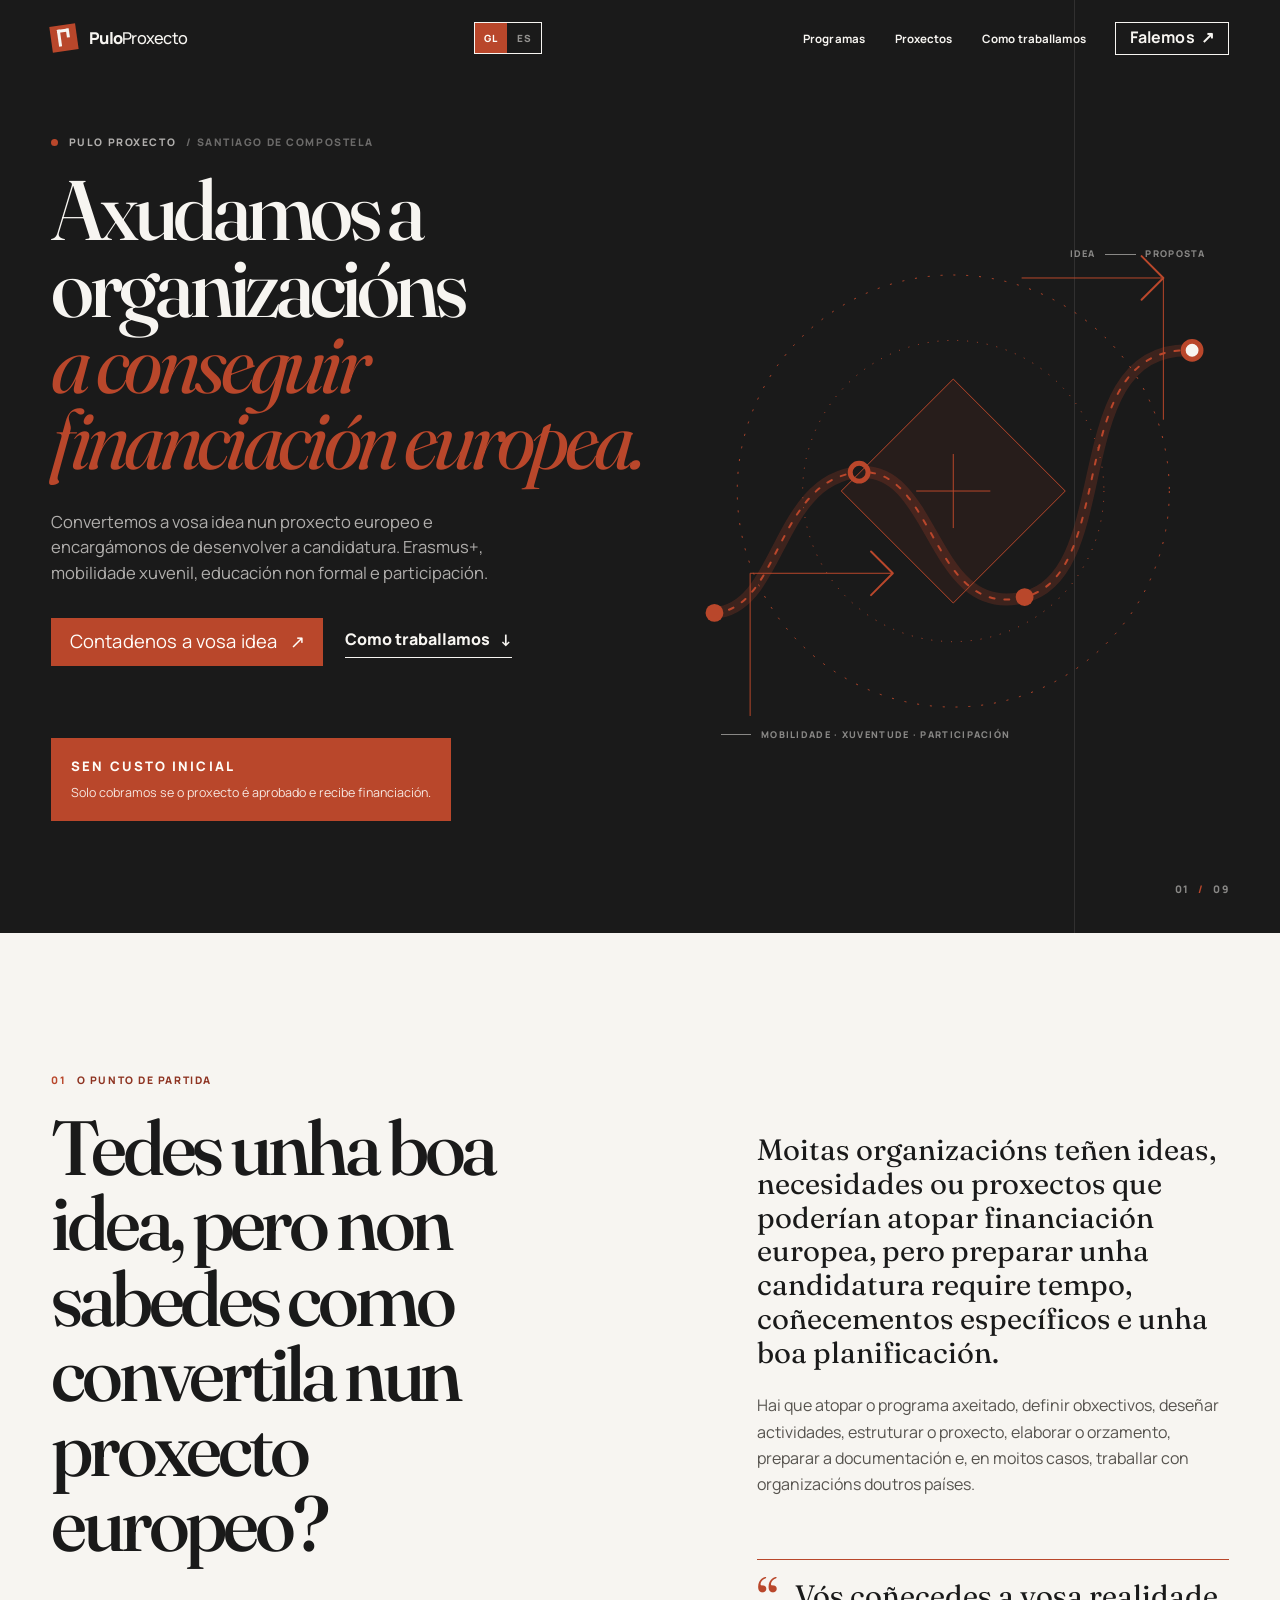
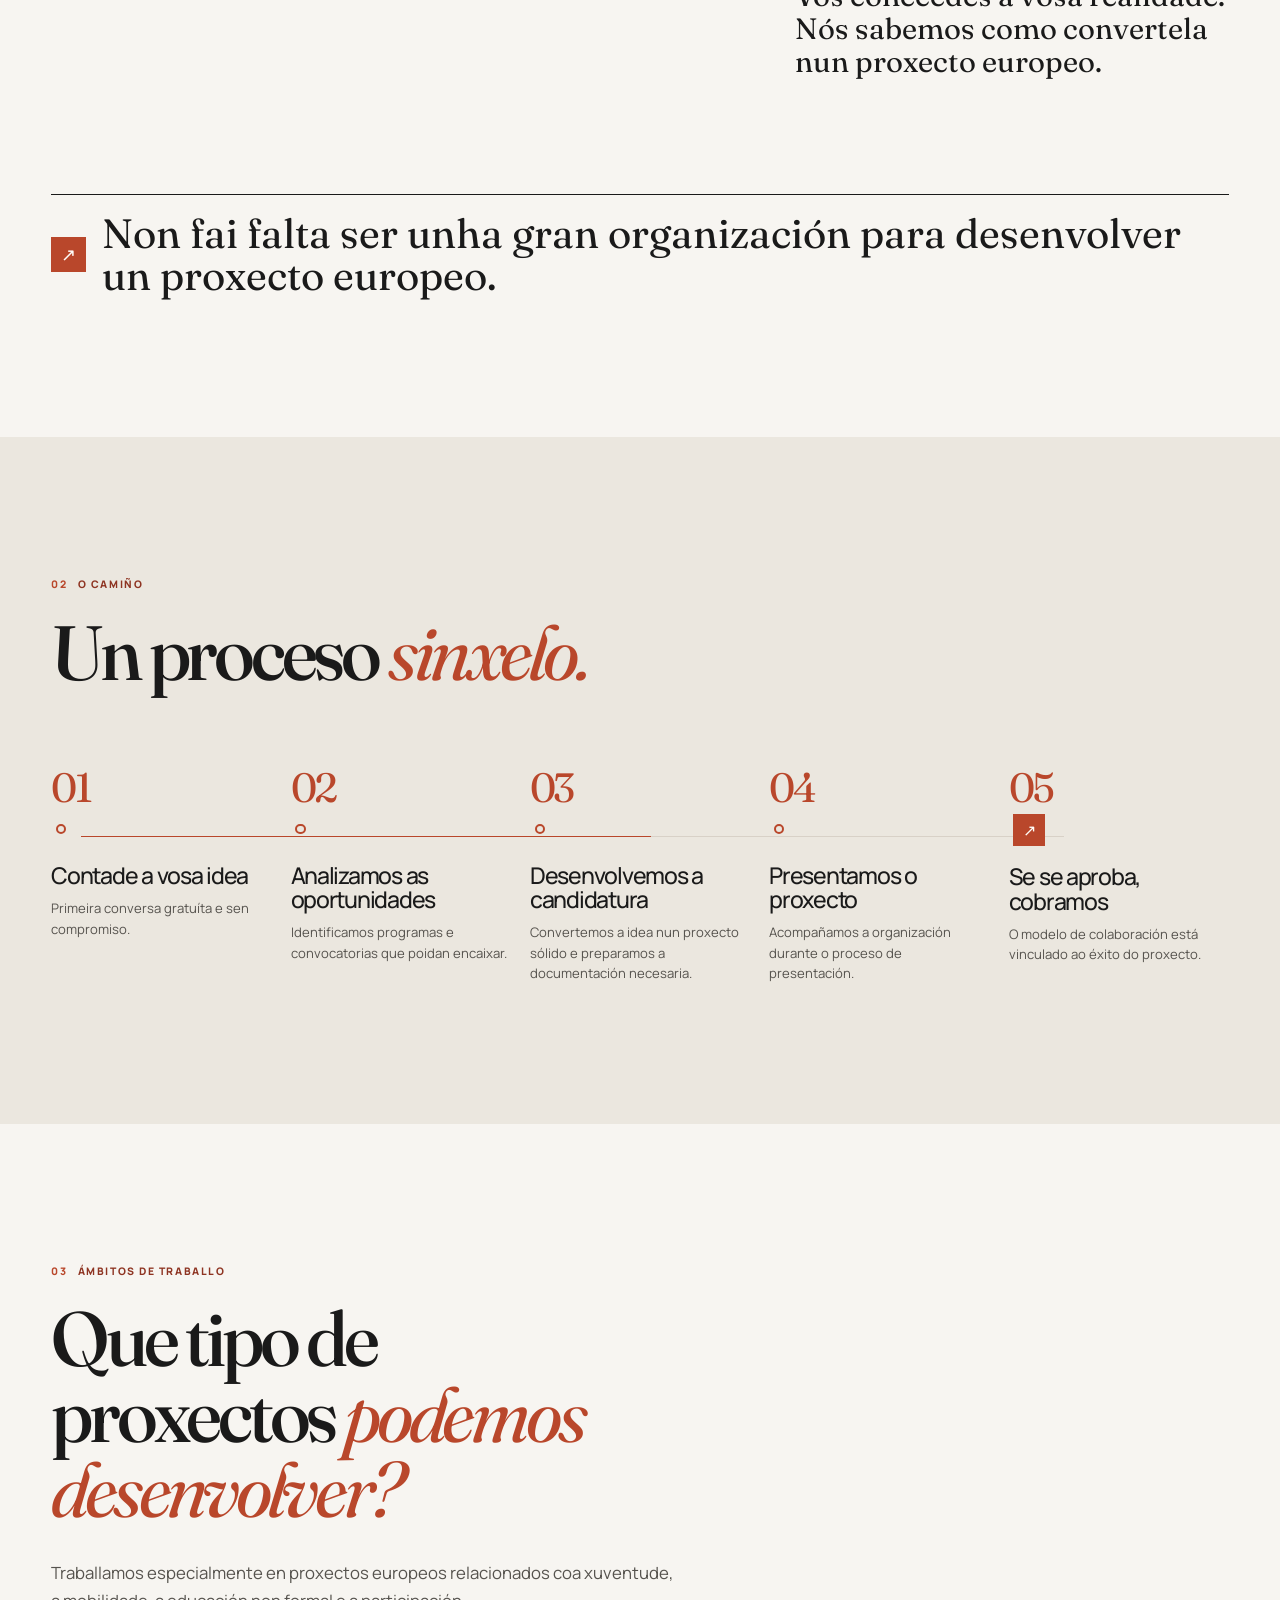
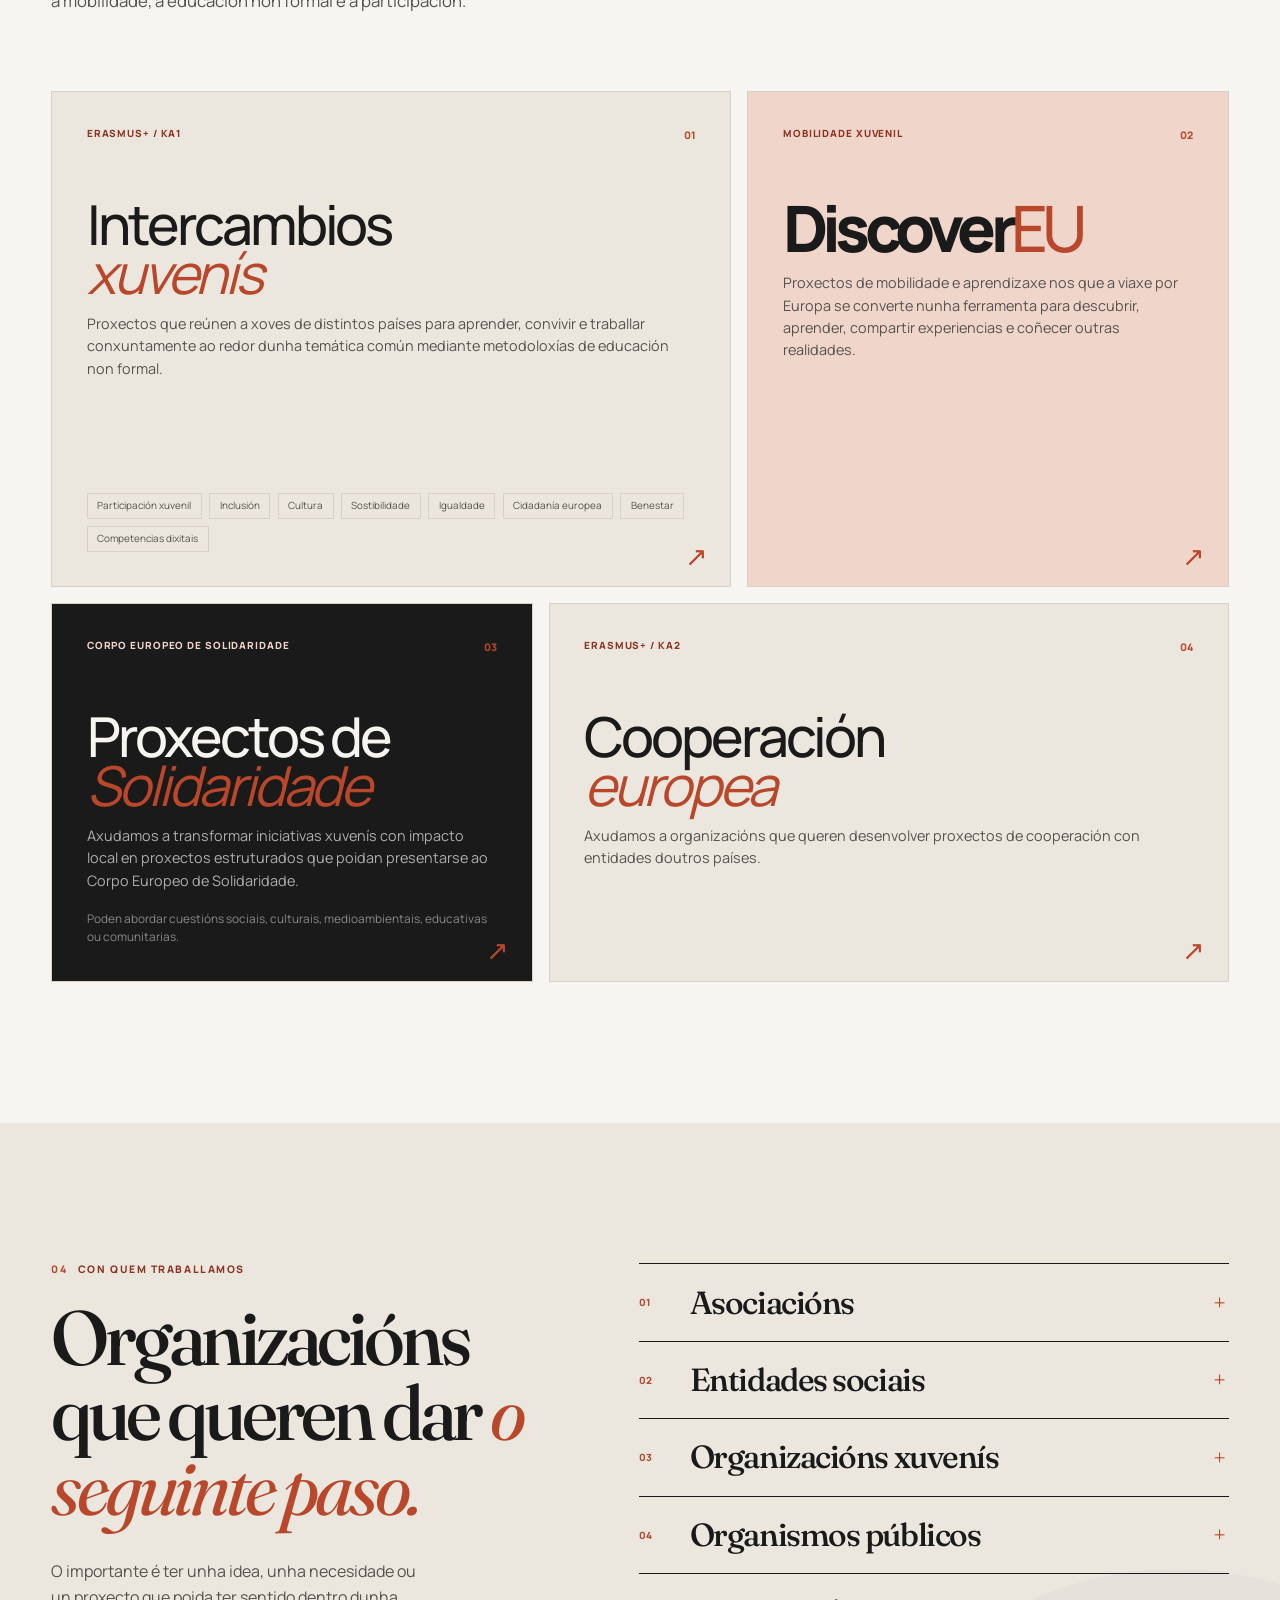
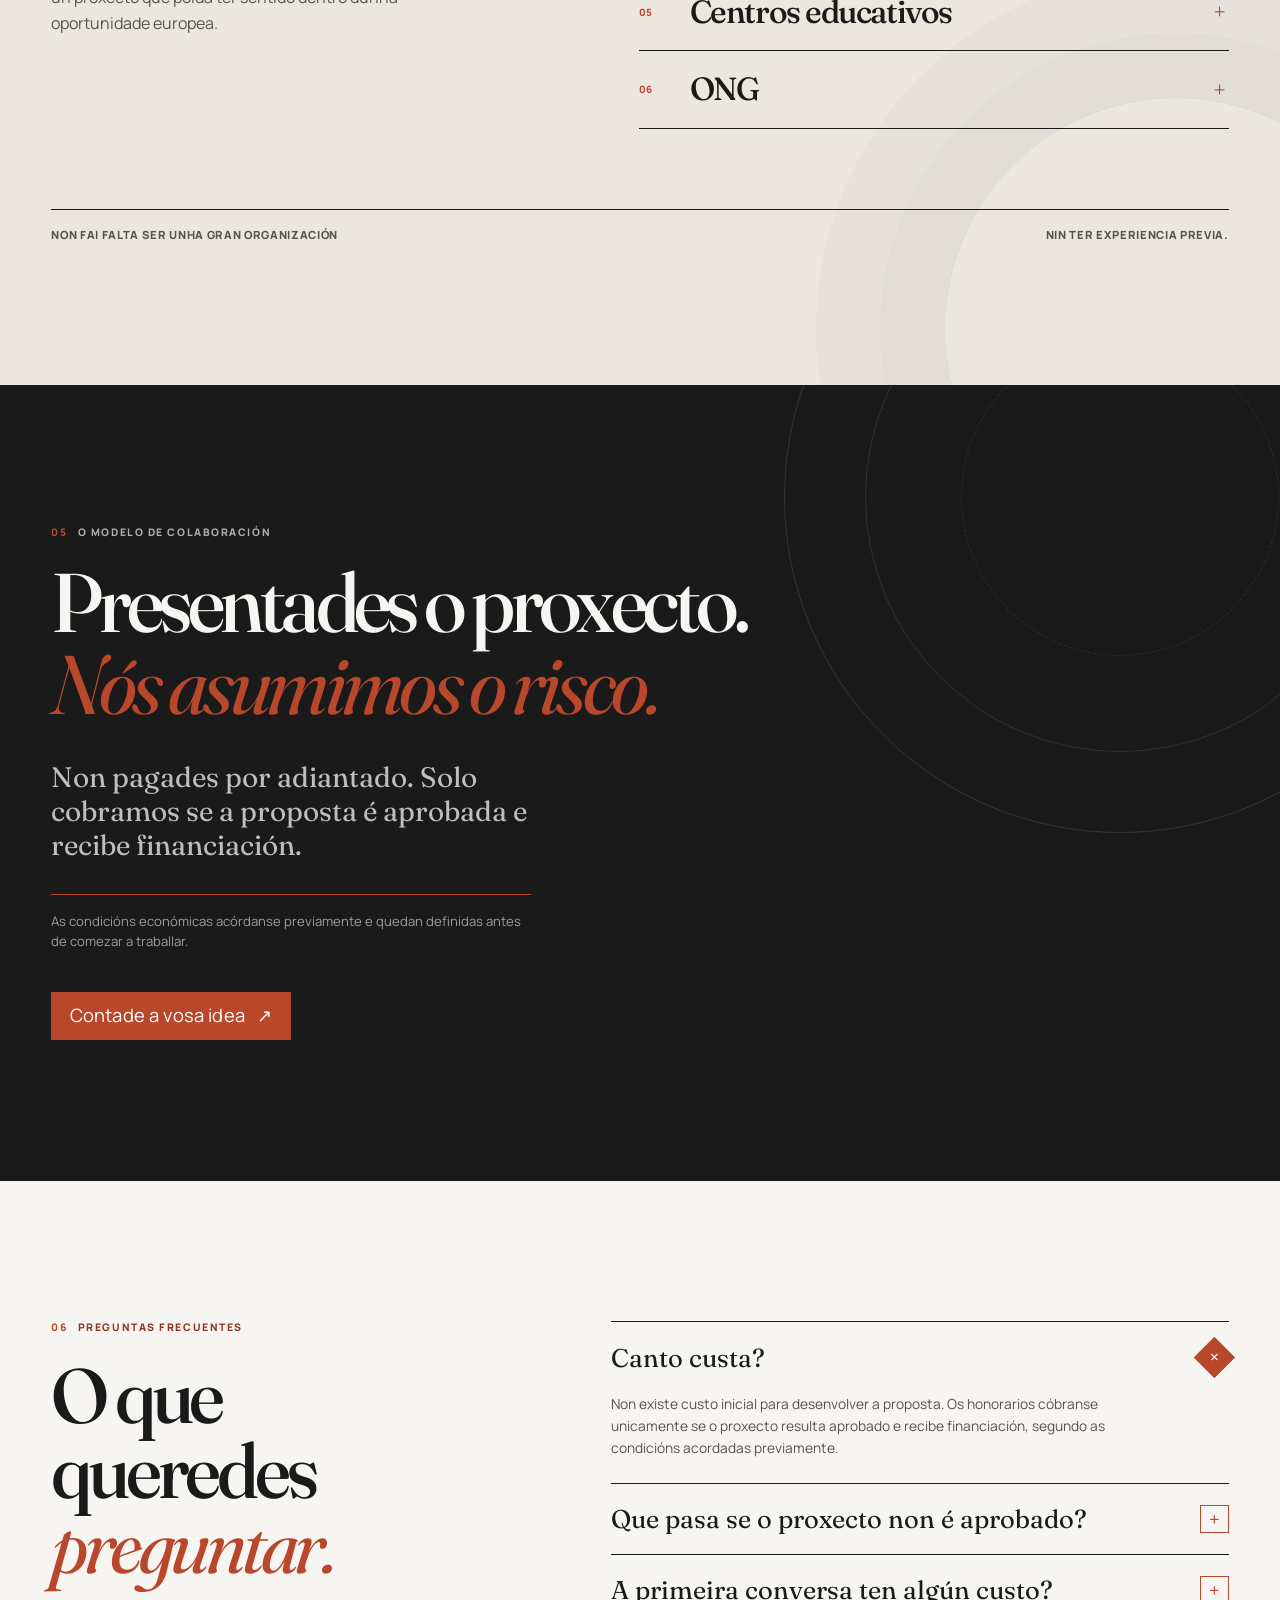
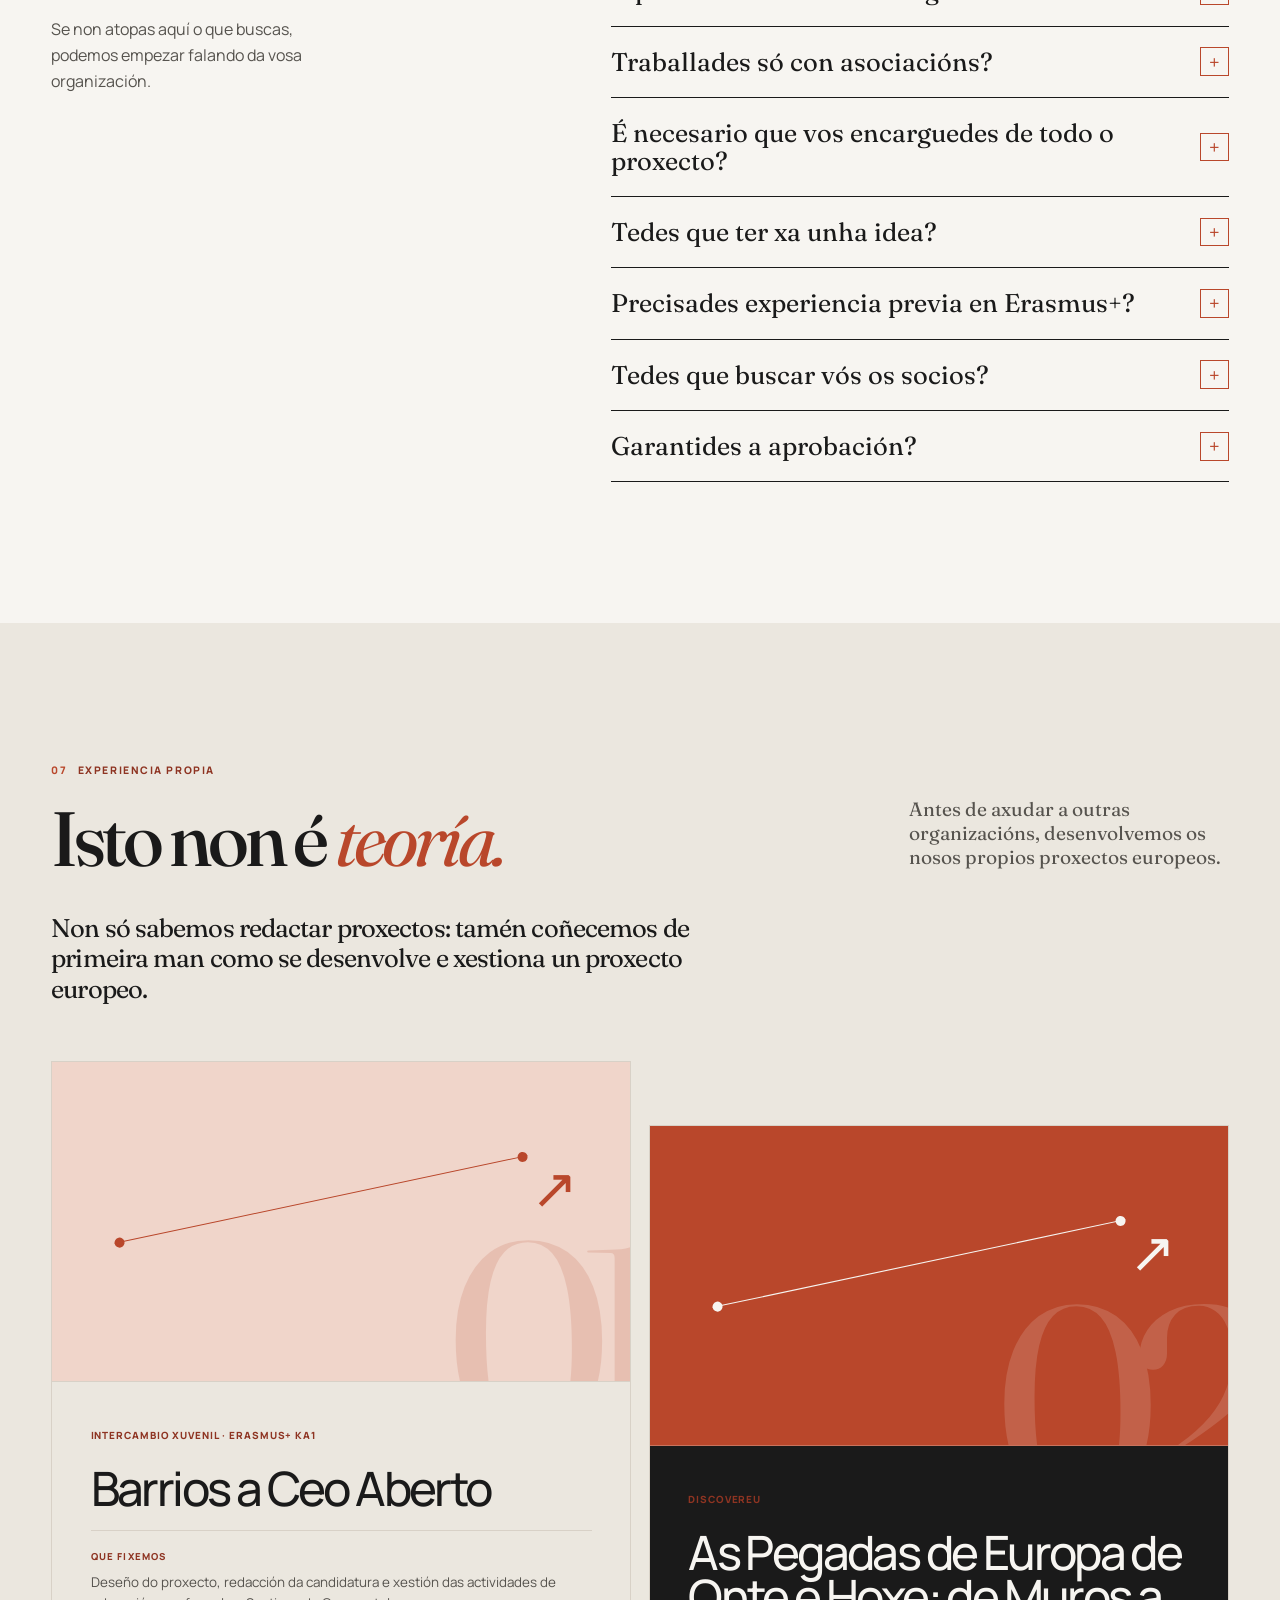
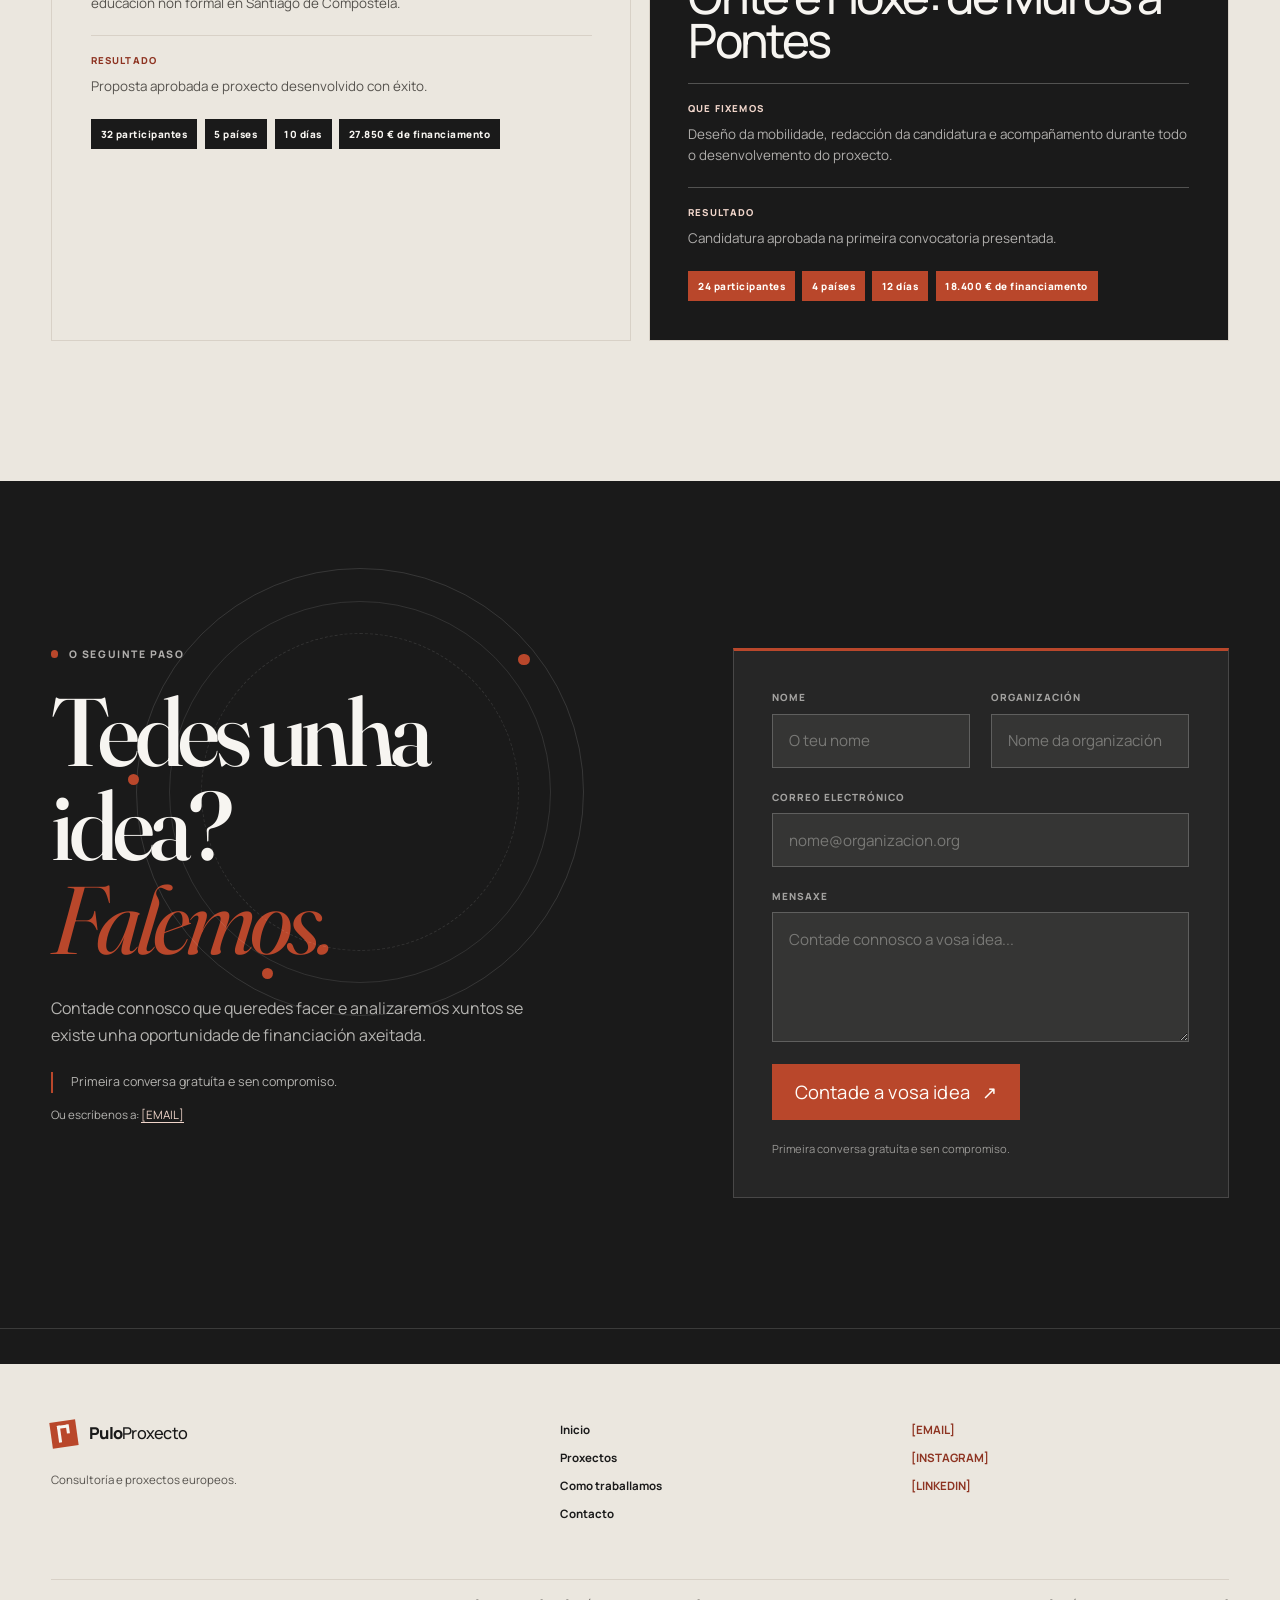
==== commit 59d74d00: "Muchos cambios." ====
--- a/index.html
+++ b/index.html
@@ -1,20 +1,20 @@
 <!doctype html>
-<html lang="es">
+<html lang="gl">
 <head>
   <meta charset="utf-8">
   <meta name="viewport" content="width=device-width, initial-scale=1">
-  <title>PuloProxecto | Consultoría y proyectos Erasmus+</title>
-  <meta name="description" content="Ayudamos a asociaciones, entidades y organismos a transformar sus ideas en proyectos Erasmus+ y oportunidades europeas.">
+  <title>PuloProxecto | Consultoría e proxectos Erasmus+</title>
+  <meta name="description" content="Axudamos a asociacións, entidades e organismos a transformar as súas ideas en proxectos Erasmus+ e oportunidades europeas.">
   <meta name="theme-color" content="#f7f5f1">
   <meta property="og:type" content="website">
-  <meta property="og:locale" content="es_ES">
-  <meta property="og:title" content="PuloProxecto | Consultoría y proyectos Erasmus+">
-  <meta property="og:description" content="Ayudamos a asociaciones, entidades y organismos a transformar sus ideas en proyectos Erasmus+ y oportunidades europeas.">
+  <meta property="og:locale" content="gl_ES">
+  <meta property="og:title" content="PuloProxecto | Consultoría e proxectos Erasmus+">
+  <meta property="og:description" content="Axudamos a asociacións, entidades e organismos a transformar as súas ideas en proxectos Erasmus+ e oportunidades europeas.">
   <meta property="og:url" content="[URL DEL SITIO]">
   <meta property="og:image" content="[URL DE LA IMAGEN OG]">
   <meta name="twitter:card" content="summary_large_image">
-  <meta name="twitter:title" content="PuloProxecto | Consultoría y proyectos Erasmus+">
-  <meta name="twitter:description" content="Ayudamos a asociaciones, entidades y organismos a transformar sus ideas en proyectos Erasmus+ y oportunidades europeas.">
+  <meta name="twitter:title" content="PuloProxecto | Consultoría e proxectos Erasmus+">
+  <meta name="twitter:description" content="Axudamos a asociacións, entidades e organismos a transformar as súas ideas en proxectos Erasmus+ e oportunidades europeas.">
   <link rel="canonical" href="[URL DEL SITIO]">
   <link rel="icon" href="data:image/svg+xml,%3Csvg xmlns='http://www.w3.org/2000/svg' viewBox='0 0 64 64'%3E%3Crect width='64' height='64' rx='16' fill='%23c34f30'/%3E%3Cpath d='M18 45V18h13c8 0 12 4 12 10s-4 10-12 10h-5v7h-8Zm8-14h5c3 0 5-1 5-3s-2-3-5-3h-5v6Z' fill='%23f7f5f1'/%3E%3Cpath d='m43 39 8-8-8-8' fill='none' stroke='%23f7f5f1' stroke-width='3' stroke-linecap='round' stroke-linejoin='round'/%3E%3C/svg%3E">
   <link rel="preconnect" href="https://fonts.googleapis.com">
@@ -34,30 +34,36 @@
       "addressRegion": "Galicia",
       "addressCountry": "ES"
     },
-    "description": "Consultoría y proyectos europeos."
+    "description": "Consultoría e proxectos europeos."
   }
   </script>
 </head>
 <body>
-  <a class="skip-link" href="#contenido">Saltar al contenido</a>
+  <a class="skip-link" href="#contenido" data-i18n="skip">Saltar ao contido</a>
 
   <header class="site-header" data-header>
     <div class="container header-inner">
-      <a class="brand" href="#inicio" aria-label="PuloProxecto, volver al inicio">
+      <a class="brand" href="#inicio" aria-label="PuloProxecto" data-i18n-aria="aria.brand">
         <span class="brand-mark" aria-hidden="true"><span></span></span>
         <span class="brand-name">Pulo<span>Proxecto</span></span>
       </a>
 
-      <button class="menu-toggle" type="button" aria-expanded="false" aria-controls="main-nav" aria-label="Abrir menú">
-        <span></span><span></span>
-      </button>
+      <div class="header-tools">
+        <div class="lang-switch" role="group" aria-label="Idioma / Idioma">
+          <button type="button" class="lang-btn" data-lang="gl" aria-pressed="true">GL</button>
+          <button type="button" class="lang-btn" data-lang="es" aria-pressed="false">ES</button>
+        </div>
+
+        <button class="menu-toggle" type="button" aria-expanded="false" aria-controls="main-nav" aria-label="Abrir menú" data-i18n-aria="menu.open">
+          <span></span><span></span>
+        </button>
+      </div>
 
       <nav class="main-nav" id="main-nav" aria-label="Navegación principal">
-        <a href="#servicios">Qué hacemos</a>
-        <a href="#programas">Programas</a>
-        <a href="#proyectos">Proyectos</a>
-        <a href="#proceso">Cómo trabajamos</a>
-        <a class="nav-contact" href="#contacto">Hablemos <span aria-hidden="true">↗</span></a>
+        <a href="#programas" data-i18n="nav.programas">Programas</a>
+        <a href="#proyectos" data-i18n="nav.proxectos">Proxectos</a>
+        <a href="#proceso" data-i18n="nav.proceso">Como traballamos</a>
+        <a class="nav-contact" href="#contacto"><span data-i18n="nav.falemos">Falemos</span> <span aria-hidden="true">↗</span></a>
       </nav>
     </div>
   </header>
@@ -67,20 +73,20 @@
       <div class="hero-grid container">
         <div class="hero-copy">
           <p class="eyebrow eyebrow-light"><span class="eyebrow-dot"></span> PULO PROXECTO <span class="eyebrow-place">/ SANTIAGO DE COMPOSTELA</span></p>
-          <h1 id="hero-title">Convertimos ideas en <em>proyectos europeos.</em></h1>
-          <p class="hero-intro">Ayudamos a asociaciones, entidades y organismos a transformar sus ideas en proyectos Erasmus+ y otras iniciativas europeas.</p>
+          <h1 id="hero-title"><span data-i18n="hero.t1">Axudamos a organizacións</span> <em data-i18n="hero.t2">a conseguir financiación europea.</em></h1>
+          <p class="hero-intro"><span data-i18n="hero.intro">Convertemos a vosa idea nun proxecto europeo e encargámonos de desenvolver a candidatura.</span> <span data-i18n="hero.fields">Erasmus+, mobilidade xuvenil, educación non formal e participación.</span></p>
           <div class="hero-actions">
-            <a class="button button-accent" href="#contacto">Hablemos de tu proyecto <span aria-hidden="true">↗</span></a>
-            <a class="text-link text-link-light" href="#proceso">Cómo trabajamos <span aria-hidden="true">↓</span></a>
-          </div>
-          <div class="hero-footnote">
-            <span class="signal-mark" aria-hidden="true">+</span>
-            <p><strong>Sin coste inicial.</strong> Solo cobramos si el proyecto resulta aprobado y recibe financiación.</p>
+            <a class="button button-accent" href="#contacto"><span data-i18n="hero.cta">Contade a vosa idea</span> <span aria-hidden="true">↗</span></a>
+            <a class="text-link text-link-light" href="#proceso"><span data-i18n="hero.cta2">Como traballamos</span> <span aria-hidden="true">↓</span></a>
+          </div>
+          <div class="hero-badge">
+            <strong data-i18n="hero.badgeTitle">SEN CUSTO INICIAL</strong>
+            <p data-i18n="hero.badgeText">Solo cobramos se o proxecto é aprobado e recibe financiación.</p>
           </div>
         </div>
 
         <div class="hero-art-wrap" aria-hidden="true">
-          <div class="art-caption art-caption-top">IDEA <span></span> PROPUESTA</div>
+          <div class="art-caption art-caption-top"><span data-i18n="art.top1">IDEA</span><span class="cap-line"></span><span data-i18n="art.top2">PROPOSTA</span></div>
           <svg class="hero-art" viewBox="0 0 620 620" fill="none" xmlns="http://www.w3.org/2000/svg">
             <circle class="art-orbit orbit-one" cx="311" cy="307" r="218" stroke="currentColor" stroke-width="1" stroke-dasharray="2 11"/>
             <circle class="art-orbit orbit-two" cx="311" cy="307" r="152" stroke="currentColor" stroke-width="1" stroke-dasharray="1 9"/>
@@ -97,237 +103,259 @@
             <path d="M311 194L424 307L311 420L198 307L311 194Z" fill="currentColor" fill-opacity=".08" stroke="currentColor" stroke-width="1"/>
             <path d="M274 307H348M311 270V344" stroke="currentColor" stroke-width="1" stroke-linecap="round"/>
           </svg>
-          <div class="art-caption art-caption-bottom"><span></span> MOVILIDAD · JUVENTUD · PARTICIPACIÓN</div>
-        </div>
-      </div>
-      <div class="hero-index" aria-hidden="true">01 <span>/</span> 12</div>
+          <div class="art-caption art-caption-bottom"><span class="cap-line"></span><span data-i18n="art.bottom">MOBILIDADE · XUVENTUDE · PARTICIPACIÓN</span></div>
+        </div>
+      </div>
+      <div class="hero-index" aria-hidden="true">01 <span>/</span> 09</div>
     </section>
 
     <section class="section problem" id="oportunidad" aria-labelledby="problem-title">
       <div class="container problem-grid">
         <div class="section-intro reveal">
-          <p class="eyebrow"><span class="eyebrow-number">01</span> EL PUNTO DE PARTIDA</p>
-          <h2 id="problem-title">¿Tenéis una buena idea, pero no sabéis cómo convertirla en un proyecto europeo?</h2>
+          <p class="eyebrow"><span class="eyebrow-number">01</span> <span data-i18n="problem.eyebrow">O PUNTO DE PARTIDA</span></p>
+          <h2 id="problem-title" data-i18n="problem.title">Tedes unha boa idea, pero non sabedes como convertila nun proxecto europeo?</h2>
         </div>
         <div class="problem-content reveal">
-          <p class="lead">Muchas organizaciones tienen ideas, necesidades o proyectos que podrían encontrar financiación europea, pero preparar una candidatura requiere tiempo, conocimientos específicos y una buena planificación.</p>
-          <p>Hay que encontrar el programa adecuado, definir objetivos, diseñar actividades, estructurar el proyecto, elaborar el presupuesto, preparar la documentación y, en muchos casos, trabajar con organizaciones de otros países.</p>
-          <blockquote><span class="quote-mark">“</span><p>Vosotros conocéis vuestra realidad. Nosotros sabemos cómo convertirla en un proyecto europeo.</p></blockquote>
+          <p class="lead" data-i18n="problem.lead">Moitas organizacións teñen ideas, necesidades ou proxectos que poderían atopar financiación europea, pero preparar unha candidatura require tempo, coñecementos específicos e unha boa planificación.</p>
+          <p data-i18n="problem.body">Hai que atopar o programa axeitado, definir obxectivos, deseñar actividades, estruturar o proxecto, elaborar o orzamento, preparar a documentación e, en moitos casos, traballar con organizacións doutros países.</p>
+          <blockquote><span class="quote-mark" aria-hidden="true">“</span><p data-i18n="problem.quote">Vós coñecedes a vosa realidade. Nós sabemos como convertela nun proxecto europeo.</p></blockquote>
         </div>
       </div>
       <div class="container opportunity-note reveal">
         <span class="opportunity-arrow" aria-hidden="true">↗</span>
-        <span>No hace falta ser una gran organización para desarrollar un proyecto europeo.</span>
-      </div>
-    </section>
-
-    <section class="section section-paper-alt services" id="servicios" aria-labelledby="services-title">
+        <span data-i18n="problem.note">Non fai falta ser unha gran organización para desenvolver un proxecto europeo.</span>
+      </div>
+    </section>
+
+    <section class="section process section-paper-alt" id="proceso" aria-labelledby="process-title">
+      <div class="container">
+        <div class="section-heading reveal">
+          <p class="eyebrow"><span class="eyebrow-number">02</span> <span data-i18n="process.eyebrow">O CAMIÑO</span></p>
+          <h2 id="process-title"><span data-i18n="process.t1">Un proceso</span> <em data-i18n="process.t2">sinxelo.</em></h2>
+        </div>
+        <div class="process-track">
+          <div class="process-line" aria-hidden="true"><span></span></div>
+          <article class="process-step reveal"><span class="step-number">01</span><div class="step-marker" aria-hidden="true"></div><h3 data-i18n="step1.t">Contade a vosa idea</h3><p data-i18n="step1.d">Primeira conversa gratuíta e sen compromiso.</p></article>
+          <article class="process-step reveal"><span class="step-number">02</span><div class="step-marker" aria-hidden="true"></div><h3 data-i18n="step2.t">Analizamos as oportunidades</h3><p data-i18n="step2.d">Identificamos programas e convocatorias que poidan encaixar.</p></article>
+          <article class="process-step reveal"><span class="step-number">03</span><div class="step-marker" aria-hidden="true"></div><h3 data-i18n="step3.t">Desenvolvemos a candidatura</h3><p data-i18n="step3.d">Convertemos a idea nun proxecto sólido e preparamos a documentación necesaria.</p></article>
+          <article class="process-step reveal"><span class="step-number">04</span><div class="step-marker" aria-hidden="true"></div><h3 data-i18n="step4.t">Presentamos o proxecto</h3><p data-i18n="step4.d">Acompañamos a organización durante o proceso de presentación.</p></article>
+          <article class="process-step reveal"><span class="step-number">05</span><div class="step-marker step-marker-final" aria-hidden="true">↗</div><h3 data-i18n="step5.t">Se se aproba, cobramos</h3><p data-i18n="step5.d">O modelo de colaboración está vinculado ao éxito do proxecto.</p></article>
+        </div>
+      </div>
+    </section>
+
+    <section class="section programs" id="programas" aria-labelledby="programs-title">
+      <div class="container">
+        <div class="section-heading reveal">
+          <p class="eyebrow"><span class="eyebrow-number">03</span> <span data-i18n="programs.eyebrow">ÁMBITOS DE TRABALLO</span></p>
+          <h2 id="programs-title"><span data-i18n="programs.t1">Que tipo de proxectos</span> <em data-i18n="programs.t2">podemos desenvolver?</em></h2>
+          <p class="heading-description" data-i18n="programs.desc">Traballamos especialmente en proxectos europeos relacionados coa xuventude, a mobilidade, a educación non formal e a participación.</p>
+        </div>
+        <div class="programs-grid">
+          <article class="program-card program-card-main reveal">
+            <div class="program-head"><span class="program-tag" data-i18n="prog1.tag">Erasmus+ / KA1</span><span class="program-symbol">01</span></div>
+            <h3><span data-i18n="prog1.t1">Intercambios</span><br><em data-i18n="prog1.t2">xuvenís</em></h3>
+            <p data-i18n="prog1.d">Proxectos que reúnen a xoves de distintos países para aprender, convivir e traballar conxuntamente ao redor dunha temática común mediante metodoloxías de educación non formal.</p>
+            <div class="topic-list" aria-label="Posibles ámbitos">
+              <span data-i18n="topic1">Participación xuvenil</span><span data-i18n="topic2">Inclusión</span><span data-i18n="topic3">Cultura</span><span data-i18n="topic4">Sostibilidade</span><span data-i18n="topic5">Igualdade</span><span data-i18n="topic6">Cidadanía europea</span><span data-i18n="topic7">Benestar</span><span data-i18n="topic8">Competencias dixitais</span>
+            </div>
+            <span class="program-corner" aria-hidden="true">↗</span>
+          </article>
+          <article class="program-card program-card-discover reveal">
+            <div class="program-head"><span class="program-tag" data-i18n="prog2.tag">Mobilidade xuvenil</span><span class="program-symbol">02</span></div>
+            <h3>Discover<span>EU</span></h3>
+            <p data-i18n="prog2.d">Proxectos de mobilidade e aprendizaxe nos que a viaxe por Europa se converte nunha ferramenta para descubrir, aprender, compartir experiencias e coñecer outras realidades.</p>
+            <span class="program-corner" aria-hidden="true">↗</span>
+          </article>
+          <article class="program-card program-card-solidarity reveal">
+            <div class="program-head"><span class="program-tag" data-i18n="prog3.tag">Corpo Europeo de Solidaridade</span><span class="program-symbol">03</span></div>
+            <h3><span data-i18n="prog3.t1">Proxectos de</span><br><em data-i18n="prog3.t2">Solidaridade</em></h3>
+            <p data-i18n="prog3.d">Axudamos a transformar iniciativas xuvenís con impacto local en proxectos estruturados que poidan presentarse ao Corpo Europeo de Solidaridade.</p>
+            <p class="program-note" data-i18n="prog3.note">Poden abordar cuestións sociais, culturais, medioambientais, educativas ou comunitarias.</p>
+            <span class="program-corner" aria-hidden="true">↗</span>
+          </article>
+          <article class="program-card program-card-cooperation reveal">
+            <div class="program-head"><span class="program-tag" data-i18n="prog4.tag">Erasmus+ / KA2</span><span class="program-symbol">04</span></div>
+            <h3><span data-i18n="prog4.t1">Cooperación</span><br><em data-i18n="prog4.t2">europea</em></h3>
+            <p data-i18n="prog4.d">Axudamos a organizacións que queren desenvolver proxectos de cooperación con entidades doutros países.</p>
+            <span class="program-corner" aria-hidden="true">↗</span>
+          </article>
+        </div>
+      </div>
+    </section>
+
+    <section class="section audience section-paper-alt" id="para-quen" aria-labelledby="audience-title">
+      <div class="container audience-grid">
+        <div class="audience-intro reveal">
+          <p class="eyebrow"><span class="eyebrow-number">04</span> <span data-i18n="audience.eyebrow">CON QUEM TRABALLAMOS</span></p>
+          <h2 id="audience-title"><span data-i18n="audience.t1">Organizacións que queren dar</span> <em data-i18n="audience.t2">o seguinte paso.</em></h2>
+          <p data-i18n="audience.intro">O importante é ter unha idea, unha necesidade ou un proxecto que poida ter sentido dentro dunha oportunidade europea.</p>
+        </div>
+        <div class="audience-list reveal">
+          <div class="audience-item"><span class="audience-index">01</span><strong data-i18n="aud1">Asociacións</strong><span class="audience-mark" aria-hidden="true">+</span></div>
+          <div class="audience-item"><span class="audience-index">02</span><strong data-i18n="aud2">Entidades sociais</strong><span class="audience-mark" aria-hidden="true">+</span></div>
+          <div class="audience-item"><span class="audience-index">03</span><strong data-i18n="aud3">Organizacións xuvenís</strong><span class="audience-mark" aria-hidden="true">+</span></div>
+          <div class="audience-item"><span class="audience-index">04</span><strong data-i18n="aud4">Organismos públicos</strong><span class="audience-mark" aria-hidden="true">+</span></div>
+          <div class="audience-item"><span class="audience-index">05</span><strong data-i18n="aud5">Centros educativos</strong><span class="audience-mark" aria-hidden="true">+</span></div>
+          <div class="audience-item"><span class="audience-index">06</span><strong data-i18n="aud6">ONG</strong><span class="audience-mark" aria-hidden="true">+</span></div>
+        </div>
+      </div>
+      <div class="audience-bottom container"><span data-i18n="audience.bottom1">Non fai falta ser unha gran organización</span><span data-i18n="audience.bottom2">nin ter experiencia previa.</span></div>
+    </section>
+
+    <section class="section pricing section-dark" id="modelo" aria-labelledby="pricing-title">
+      <div class="container pricing-inner">
+        <p class="eyebrow eyebrow-light"><span class="eyebrow-number">05</span> <span data-i18n="pricing.eyebrow">O MODELO DE COLABORACIÓN</span></p>
+        <h2 id="pricing-title"><span data-i18n="pricing.t1">Presentades o proxecto.</span> <em data-i18n="pricing.t2">Nós asumimos o risco.</em></h2>
+        <p class="pricing-text" data-i18n="pricing.text">Non pagades por adiantado. Solo cobramos se a proposta é aprobada e recibe financiación.</p>
+        <p class="pricing-conditions" data-i18n="pricing.conditions">As condicións económicas acórdanse previamente e quedan definidas antes de comezar a traballar.</p>
+        <a class="button button-accent" href="#contacto"><span data-i18n="pricing.cta">Contade a vosa idea</span> <span aria-hidden="true">↗</span></a>
+      </div>
+      <div class="pricing-rings" aria-hidden="true"></div>
+    </section>
+
+    <!-- DATOS DE EXEMPLO para o deseño: substituír polos datos reais dos proxectos. -->
+    <section class="section faq" id="faq" aria-labelledby="faq-title">
+      <div class="container faq-grid">
+        <div class="faq-intro reveal">
+          <p class="eyebrow"><span class="eyebrow-number">06</span> <span data-i18n="faq.eyebrow">PREGUNTAS FRECUENTES</span></p>
+          <h2 id="faq-title"><span data-i18n="faq.t1">O que queredes</span> <em data-i18n="faq.t2">preguntar.</em></h2>
+          <p data-i18n="faq.intro">Se non atopas aquí o que buscas, podemos empezar falando da vosa organización.</p>
+        </div>
+        <div class="faq-list reveal">
+          <details open>
+            <summary><span data-i18n="faq.q1">Canto custa?</span><b aria-hidden="true">+</b></summary>
+            <div class="faq-answer"><p data-i18n="faq.a1">Non existe custo inicial para desenvolver a proposta. Os honorarios cóbranse unicamente se o proxecto resulta aprobado e recibe financiación, segundo as condicións acordadas previamente.</p></div>
+          </details>
+          <details>
+            <summary><span data-i18n="faq.q2">Que pasa se o proxecto non é aprobado?</span><b aria-hidden="true">+</b></summary>
+            <div class="faq-answer"><p data-i18n="faq.a2">Se a candidatura non recibe financiación, non se xeran honorarios polo traballo de candidatura, segundo as condicións acordadas previamente.</p></div>
+          </details>
+          <details>
+            <summary><span data-i18n="faq.q3">A primeira conversa ten algún custo?</span><b aria-hidden="true">+</b></summary>
+            <div class="faq-answer"><p data-i18n="faq.a3">Non. A primeira conversa é gratuíta e sen compromiso.</p></div>
+          </details>
+          <details>
+            <summary><span data-i18n="faq.q4">Traballades só con asociacións?</span><b aria-hidden="true">+</b></summary>
+            <div class="faq-answer"><p data-i18n="faq.a4">Non. Traballamos con asociacións, ONG, entidades xuvenís, organismos públicos e outras organizacións que poidan beneficiarse dos programas de financiación europea.</p></div>
+          </details>
+          <details>
+            <summary><span data-i18n="faq.q5">É necesario que vos encarguedes de todo o proxecto?</span><b aria-hidden="true">+</b></summary>
+            <div class="faq-answer"><p data-i18n="faq.a5">Non. O servizo adáptase ás necesidades de cada entidade: desde a identificación de oportunidades e o deseño do proxecto ata a redacción da candidatura e o acompañamento.</p></div>
+          </details>
+          <details>
+            <summary><span data-i18n="faq.q6">Tedes que ter xa unha idea?</span><b aria-hidden="true">+</b></summary>
+            <div class="faq-answer"><p data-i18n="faq.a6">Non necesariamente. Podemos empezar falando da vosa organización, do que facedes e das vosas necesidades para identificar posibles oportunidades.</p></div>
+          </details>
+          <details>
+            <summary><span data-i18n="faq.q7">Precisades experiencia previa en Erasmus+?</span><b aria-hidden="true">+</b></summary>
+            <div class="faq-answer"><p data-i18n="faq.a7">Non. Podemos traballar con organizacións que se achegan por primeira vez aos programas europeos.</p></div>
+          </details>
+          <details>
+            <summary><span data-i18n="faq.q8">Tedes que buscar vós os socios?</span><b aria-hidden="true">+</b></summary>
+            <div class="faq-answer"><p data-i18n="faq.a8">Dependendo do proxecto, podemos axudar a identificar posibles organizacións colaboradoras e orientar sobre o proceso.</p></div>
+          </details>
+          <details>
+            <summary><span data-i18n="faq.q9">Garantides a aprobación?</span><b aria-hidden="true">+</b></summary>
+            <div class="faq-answer"><p data-i18n="faq.a9">Non. Ningunha consultora pode garantir a aprobación dunha candidatura. O noso traballo consiste en desenvolver unha proposta sólida, coherente e aliñada cos criterios da convocatoria.</p></div>
+          </details>
+        </div>
+      </div>
+    </section>
+
+    <section class="section references section-paper-alt" id="proyectos" aria-labelledby="references-title">
       <div class="container">
         <div class="section-heading split-heading reveal">
           <div>
-            <p class="eyebrow"><span class="eyebrow-number">02</span> LO QUE HACEMOS</p>
-            <h2 id="services-title">Del primer planteamiento <em>al proyecto.</em></h2>
-          </div>
-          <p class="heading-aside">Una idea clara, una propuesta con sentido y un equipo al otro lado.</p>
-        </div>
-        <div class="services-grid">
-          <article class="service-card service-card-feature reveal">
-            <div class="card-topline"><span>01</span><span class="card-arrow" aria-hidden="true">↗</span></div>
-            <h3>Diseño de proyectos</h3>
-            <p>Ayudamos a estructurar y desarrollar la idea inicial hasta convertirla en un proyecto coherente.</p>
-            <div class="service-line" aria-hidden="true"></div>
-          </article>
-          <article class="service-card reveal">
-            <div class="card-topline"><span>02</span><span class="card-arrow" aria-hidden="true">↗</span></div>
-            <h3>Redacción de propuestas</h3>
-            <p>Transformamos la idea en una candidatura clara, sólida y alineada con los objetivos de la convocatoria.</p>
-            <div class="service-line" aria-hidden="true"></div>
-          </article>
-          <article class="service-card reveal">
-            <div class="card-topline"><span>03</span><span class="card-arrow" aria-hidden="true">↗</span></div>
-            <h3>Consultoría europea</h3>
-            <p>Analizamos oportunidades y orientamos sobre programas, prioridades, enfoques y posibles vías de participación.</p>
-            <div class="service-line" aria-hidden="true"></div>
-          </article>
-          <article class="service-card service-card-offset reveal">
-            <div class="card-topline"><span>04</span><span class="card-arrow" aria-hidden="true">↗</span></div>
-            <h3>Acompañamiento</h3>
-            <p>Trabajamos junto a la organización durante las distintas fases de preparación de la propuesta.</p>
-            <div class="service-line" aria-hidden="true"></div>
-          </article>
-        </div>
-      </div>
-    </section>
-
-    <section class="section programs" id="programas" aria-labelledby="programs-title">
-      <div class="container">
-        <div class="section-heading reveal">
-          <p class="eyebrow"><span class="eyebrow-number">03</span> ÁMBITOS DE TRABAJO</p>
-          <h2 id="programs-title">¿Qué tipo de proyectos <em>podemos desarrollar?</em></h2>
-          <p class="heading-description">Trabajamos especialmente en proyectos europeos relacionados con juventud, movilidad, educación no formal y participación.</p>
-        </div>
-        <div class="programs-grid">
-          <article class="program-card program-card-main reveal">
-            <div class="program-head"><span class="program-tag">Erasmus+ / KA1</span><span class="program-symbol">01</span></div>
-            <h3>Intercambios<br><em>juveniles</em></h3>
-            <p>Proyectos que reúnen a jóvenes de distintos países para aprender, convivir y trabajar conjuntamente alrededor de una temática común mediante metodologías de educación no formal.</p>
-            <div class="topic-list" aria-label="Posibles ámbitos">
-              <span>Participación juvenil</span><span>Inclusión</span><span>Cultura</span><span>Sostenibilidad</span><span>Igualdad</span><span>Ciudadanía europea</span><span>Bienestar</span><span>Competencias digitales</span>
-            </div>
-            <span class="program-corner" aria-hidden="true">↗</span>
-          </article>
-          <article class="program-card program-card-discover reveal">
-            <div class="program-head"><span class="program-tag">Movilidad juvenil</span><span class="program-symbol">02</span></div>
-            <h3>Discover<span>EU</span></h3>
-            <p>Proyectos de movilidad y aprendizaje en los que el viaje por Europa se convierte en una herramienta para descubrir, aprender, compartir experiencias y conocer otras realidades.</p>
-            <span class="program-corner" aria-hidden="true">↗</span>
-          </article>
-          <article class="program-card program-card-solidarity reveal">
-            <div class="program-head"><span class="program-tag">Cuerpo Europeo de Solidaridad</span><span class="program-symbol">03</span></div>
-            <h3>Proyectos de<br><em>Solidaridad</em></h3>
-            <p>Ayudamos a transformar iniciativas juveniles con impacto local en proyectos estructurados que puedan presentarse al Cuerpo Europeo de Solidaridad.</p>
-            <p class="program-note">Pueden abordar cuestiones sociales, culturales, medioambientales, educativas o comunitarias.</p>
-            <span class="program-corner" aria-hidden="true">↗</span>
-          </article>
-          <article class="program-card program-card-cooperation reveal">
-            <div class="program-head"><span class="program-tag">Erasmus+ / KA2</span><span class="program-symbol">04</span></div>
-            <h3>Cooperación<br><em>europea</em></h3>
-            <p>Ayudamos a organizaciones que quieren desarrollar proyectos de cooperación con entidades de otros países.</p>
-            <span class="program-corner" aria-hidden="true">↗</span>
-          </article>
-        </div>
-      </div>
-    </section>
-
-    <section class="section audience section-dark" id="para-quien" aria-labelledby="audience-title">
-      <div class="container audience-grid">
-        <div class="audience-intro reveal">
-          <p class="eyebrow eyebrow-light"><span class="eyebrow-number">04</span> CON QUIÉN TRABAJAMOS</p>
-          <h2 id="audience-title">Organizaciones que quieren dar el <em>siguiente paso.</em></h2>
-          <p>Lo importante es tener una idea, una necesidad o un proyecto que pueda tener sentido dentro de una oportunidad europea.</p>
-        </div>
-        <div class="audience-list reveal">
-          <div class="audience-item"><span class="audience-index">01</span><strong>Asociaciones</strong><span class="audience-mark">+</span></div>
-          <div class="audience-item"><span class="audience-index">02</span><strong>Entidades sociales</strong><span class="audience-mark">+</span></div>
-          <div class="audience-item"><span class="audience-index">03</span><strong>Organizaciones juveniles</strong><span class="audience-mark">+</span></div>
-          <div class="audience-item"><span class="audience-index">04</span><strong>Organismos públicos</strong><span class="audience-mark">+</span></div>
-          <div class="audience-item"><span class="audience-index">05</span><strong>Centros educativos</strong><span class="audience-mark">+</span></div>
-          <div class="audience-item"><span class="audience-index">06</span><strong>ONG</strong><span class="audience-mark">+</span></div>
-        </div>
-      </div>
-      <div class="audience-bottom container"><span>No hace falta ser una gran organización</span><span>ni tener experiencia previa.</span></div>
-    </section>
-
-    <section class="section why" id="por-que" aria-labelledby="why-title">
-      <div class="container">
-        <div class="section-heading split-heading reveal">
-          <div>
-            <p class="eyebrow"><span class="eyebrow-number">05</span> POR QUÉ PULOPROXECTO</p>
-            <h2 id="why-title">Experiencia práctica, <em>no solo teoría.</em></h2>
-          </div>
-          <p class="heading-aside">Proyectos europeos con sentido, construidos desde la realidad de cada organización.</p>
-        </div>
-        <div class="why-grid">
-          <article class="why-item reveal"><span class="why-number">01</span><div><h3>Cercanía</h3><p>Trabajamos directamente con cada organización para entender su contexto, sus necesidades y las personas con las que trabaja.</p></div></article>
-          <article class="why-item reveal"><span class="why-number">02</span><div><h3>Experiencia</h3><p>Conocemos los proyectos europeos desde la experiencia práctica de haberlos diseñado y desarrollado.</p></div></article>
-          <article class="why-item reveal"><span class="why-number">03</span><div><h3>Enfoque práctico</h3><p>No se trata de llenar una solicitud de palabras. Se trata de construir un proyecto con sentido.</p></div></article>
-          <article class="why-item why-item-accent reveal"><span class="why-number">04</span><div><h3>Sin coste inicial</h3><p>La organización no necesita asumir un coste inicial para desarrollar la propuesta. Solo cobramos nuestros honorarios si el proyecto resulta aprobado y recibe financiación.</p></div></article>
-        </div>
-      </div>
-    </section>
-
-    <section class="section process section-paper-alt" id="proceso" aria-labelledby="process-title">
-      <div class="container">
-        <div class="section-heading reveal">
-          <p class="eyebrow"><span class="eyebrow-number">06</span> EL CAMINO</p>
-          <h2 id="process-title">Un proceso <em>sencillo.</em></h2>
-        </div>
-        <div class="process-track">
-          <div class="process-line" aria-hidden="true"><span></span></div>
-          <article class="process-step reveal"><span class="step-number">01</span><div class="step-marker" aria-hidden="true"></div><h3>Hablamos</h3><p>Conocemos vuestra organización, vuestra realidad y vuestra idea.</p></article>
-          <article class="process-step reveal"><span class="step-number">02</span><div class="step-marker" aria-hidden="true"></div><h3>Diseñamos</h3><p>Analizamos la idea y definimos cómo podría convertirse en un proyecto europeo.</p></article>
-          <article class="process-step reveal"><span class="step-number">03</span><div class="step-marker" aria-hidden="true"></div><h3>Redactamos</h3><p>Preparamos la propuesta y la documentación necesaria.</p></article>
-          <article class="process-step reveal"><span class="step-number">04</span><div class="step-marker step-marker-final" aria-hidden="true">↗</div><h3>Presentamos</h3><p>Revisamos el proyecto y os acompañamos hasta dejarlo preparado para su presentación.</p></article>
-        </div>
-      </div>
-    </section>
-
-    <section class="section references" id="proyectos" aria-labelledby="references-title">
-      <div class="container">
-        <div class="section-heading split-heading reveal">
-          <div>
-            <p class="eyebrow"><span class="eyebrow-number">07</span> EXPERIENCIA PROPIA</p>
-            <h2 id="references-title">Esto no es <em>teoría.</em></h2>
-          </div>
-          <p class="heading-aside">Antes de ayudar a otras organizaciones, hemos desarrollado nuestros propios proyectos europeos.</p>
-        </div>
+            <p class="eyebrow"><span class="eyebrow-number">07</span> <span data-i18n="refs.eyebrow">EXPERIENCIA PROPIA</span></p>
+            <h2 id="references-title"><span data-i18n="refs.t1">Isto non é</span> <em data-i18n="refs.t2">teoría.</em></h2>
+          </div>
+          <p class="heading-aside" data-i18n="refs.aside">Antes de axudar a outras organizacións, desenvolvemos os nosos propios proxectos europeos.</p>
+        </div>
+        <p class="refs-statement reveal" data-i18n="refs.statement">Non só sabemos redactar proxectos: tamén coñecemos de primeira man como se desenvolve e xestiona un proxecto europeo.</p>
         <div class="reference-grid">
           <article class="reference-card reference-card-one reveal">
             <div class="reference-visual" aria-hidden="true"><span class="reference-big-number">01</span><span class="reference-route"></span><span class="reference-arrow">↗</span></div>
-            <div class="reference-body"><span class="program-tag">Intercambio juvenil · Erasmus+ KA1</span><h3>Barrios a Ceo Aberto</h3><p>Proyecto europeo de intercambio juvenil.</p></div>
+            <div class="reference-body">
+              <span class="program-tag" data-i18n="ref1.tag">Intercambio xuvenil · Erasmus+ KA1</span>
+              <h3 data-i18n="ref1.title">Barrios a Ceo Aberto</h3>
+              <div class="ref-block"><span class="ref-label" data-i18n="ref1.whatLabel">Que fixemos</span><p data-i18n="ref1.what">Deseño do proxecto, redacción da candidatura e xestión das actividades de educación non formal en Santiago de Compostela.</p></div>
+              <div class="ref-block"><span class="ref-label" data-i18n="ref1.resultLabel">Resultado</span><p data-i18n="ref1.result">Proposta aprobada e proxecto desenvolvido con éxito.</p></div>
+              <div class="stat-row">
+                <span class="stat-chip" data-i18n="ref1.s1">32 participantes</span>
+                <span class="stat-chip" data-i18n="ref1.s2">5 países</span>
+                <span class="stat-chip" data-i18n="ref1.s3">10 días</span>
+                <span class="stat-chip" data-i18n="ref1.s4">27.850 € de financiamento</span>
+              </div>
+            </div>
           </article>
           <article class="reference-card reference-card-two reveal">
             <div class="reference-visual" aria-hidden="true"><span class="reference-big-number">02</span><span class="reference-route"></span><span class="reference-arrow">↗</span></div>
-            <div class="reference-body"><span class="program-tag">DiscoverEU</span><h3>Las Huellas de Europa de Ayer y Hoy: de Muros a Puentes</h3><p>Proyecto europeo de movilidad y aprendizaje.</p></div>
-          </article>
-        </div>
-      </div>
-    </section>
-
-    <section class="section about section-paper-alt" id="quienes-somos" aria-labelledby="about-title">
-      <div class="container about-grid">
-        <div class="about-stamp reveal" aria-hidden="true"><span>PULO</span><strong>+</strong><span>PROXECTO</span><small>SANTIAGO<br>DE COMPOSTELA</small></div>
-        <div class="about-copy reveal">
-          <p class="eyebrow"><span class="eyebrow-number">08</span> EL EQUIPO</p>
-          <h2 id="about-title">Somos un equipo que hace <em>proyectos europeos.</em></h2>
-          <p>PuloProxecto nace de la experiencia de un equipo de profesionales de Santiago de Compostela vinculado al ámbito del ocio, el tiempo libre, la juventud y la educación no formal.</p>
-          <p>Antes de ofrecer nuestros servicios a otras organizaciones hemos trabajado en nuestros propios proyectos europeos.</p>
-          <p>Esa experiencia nos permite entender el proceso desde ambos lados: desarrollar una candidatura sobre el papel y convertir después esa propuesta en un proyecto real.</p>
-          <blockquote><span class="quote-mark">“</span><p>Proyectos europeos con sentido, diseñados alrededor de las personas y las organizaciones que los hacen posibles.</p></blockquote>
-        </div>
-      </div>
-    </section>
-
-    <section class="section faq" id="faq" aria-labelledby="faq-title">
-      <div class="container faq-grid">
-        <div class="faq-intro reveal">
-          <p class="eyebrow"><span class="eyebrow-number">09</span> PREGUNTAS FRECUENTES</p>
-          <h2 id="faq-title">Lo que os queréis <em>preguntar.</em></h2>
-          <p>Si no encuentras aquí lo que buscas, podemos empezar hablando de vuestra organización.</p>
-        </div>
-        <div class="faq-list reveal">
-          <details open>
-            <summary><span>¿Tenemos que tener ya una idea?</span><b aria-hidden="true">+</b></summary>
-            <div class="faq-answer"><p>No necesariamente. Podemos empezar hablando de vuestra organización, lo que hacéis y vuestras necesidades para identificar posibles oportunidades.</p></div>
-          </details>
-          <details>
-            <summary><span>¿Necesitamos experiencia previa en Erasmus+?</span><b aria-hidden="true">+</b></summary>
-            <div class="faq-answer"><p>No. Podemos trabajar con organizaciones que se acercan por primera vez a los programas europeos.</p></div>
-          </details>
-          <details>
-            <summary><span>¿Tenemos que buscar nosotros los socios?</span><b aria-hidden="true">+</b></summary>
-            <div class="faq-answer"><p>Dependiendo del proyecto, podemos ayudar a identificar posibles organizaciones colaboradoras y orientar sobre el proceso.</p></div>
-          </details>
-          <details>
-            <summary><span>¿Cuánto cuesta?</span><b aria-hidden="true">+</b></summary>
-            <div class="faq-answer"><p>No existe coste inicial para desarrollar la propuesta. Los honorarios se cobran únicamente si el proyecto resulta aprobado y recibe financiación, según las condiciones acordadas previamente.</p></div>
-          </details>
-          <details>
-            <summary><span>¿Garantizáis la aprobación?</span><b aria-hidden="true">+</b></summary>
-            <div class="faq-answer"><p>No. Ninguna consultora puede garantizar la aprobación de una candidatura. Nuestro trabajo consiste en desarrollar una propuesta sólida, coherente y alineada con los criterios de la convocatoria.</p></div>
-          </details>
+            <div class="reference-body">
+              <span class="program-tag" data-i18n="ref2.tag">DiscoverEU</span>
+              <h3 data-i18n="ref2.title">As Pegadas de Europa de Onte e Hoxe: de Muros a Pontes</h3>
+              <div class="ref-block"><span class="ref-label" data-i18n="ref2.whatLabel">Que fixemos</span><p data-i18n="ref2.what">Deseño da mobilidade, redacción da candidatura e acompañamento durante todo o desenvolvemento do proxecto.</p></div>
+              <div class="ref-block"><span class="ref-label" data-i18n="ref2.resultLabel">Resultado</span><p data-i18n="ref2.result">Candidatura aprobada na primeira convocatoria presentada.</p></div>
+              <div class="stat-row">
+                <span class="stat-chip" data-i18n="ref2.s1">24 participantes</span>
+                <span class="stat-chip" data-i18n="ref2.s2">4 países</span>
+                <span class="stat-chip" data-i18n="ref2.s3">12 días</span>
+                <span class="stat-chip" data-i18n="ref2.s4">18.400 € de financiamento</span>
+              </div>
+            </div>
+          </article>
         </div>
       </div>
     </section>
 
     <section class="final-cta section-dark" id="contacto" aria-labelledby="contact-title">
       <div class="container final-cta-inner">
-        <div class="cta-decoration" aria-hidden="true"><span></span><span></span><span></span></div>
-        <p class="eyebrow eyebrow-light"><span class="eyebrow-dot"></span> EL SIGUIENTE PASO</p>
-        <h2 id="contact-title">¿Tienes una idea?<br><em>Hablemos.</em></h2>
-        <p>Cuéntanos qué quieres hacer, qué hace vuestra organización y con quién trabajáis. Valoraremos juntos si puede convertirse en un proyecto europeo.</p>
-        <!-- Sustituir [EMAIL] por la dirección de contacto definitiva. -->
-        <a class="button button-accent button-large" href="mailto:[EMAIL]">Contactar con PuloProxecto <span aria-hidden="true">↗</span></a>
+        <div class="final-cta-copy">
+          <div class="cta-decoration" aria-hidden="true"><span></span><span></span><span></span></div>
+          <p class="eyebrow eyebrow-light"><span class="eyebrow-dot"></span> <span data-i18n="cta.eyebrow">O SEGUINTE PASO</span></p>
+          <h2 id="contact-title"><span data-i18n="cta.t1">Tedes unha idea?</span><br><em data-i18n="cta.t2">Falemos.</em></h2>
+          <p class="cta-text" data-i18n="cta.text">Contade connosco que queredes facer e analizaremos xuntos se existe unha oportunidade de financiación axeitada.</p>
+          <p class="cta-note" data-i18n="cta.note">Primeira conversa gratuíta e sen compromiso.</p>
+          <p class="cta-alt"><span data-i18n="cta.alt">Ou escríbenos a:</span> <a href="mailto:[EMAIL]">[EMAIL]</a></p>
+        </div>
+        <!-- Substituír [EMAIL] pola dirección de contacto definitiva. Para o envío real, configura WEB3FORMS_KEY en js/config.js. -->
+        <form class="contact-form" data-form novalidate>
+          <div class="form-row">
+            <div class="form-field">
+              <label for="f-name" data-i18n="form.name">Nome</label>
+              <input id="f-name" name="name" type="text" autocomplete="name" placeholder="O teu nome" data-i18n-ph="form.namePh" required>
+              <span class="form-error" data-error hidden></span>
+            </div>
+            <div class="form-field">
+              <label for="f-org" data-i18n="form.org">Organización</label>
+              <input id="f-org" name="org" type="text" autocomplete="organization" placeholder="Nome da organización" data-i18n-ph="form.orgPh">
+            </div>
+          </div>
+          <div class="form-field">
+            <label for="f-email" data-i18n="form.email">Correo electrónico</label>
+            <input id="f-email" name="email" type="email" autocomplete="email" placeholder="nome@organizacion.org" data-i18n-ph="form.emailPh" required>
+            <span class="form-error" data-error hidden></span>
+          </div>
+          <div class="form-field">
+            <label for="f-msg" data-i18n="form.msg">Mensaxe</label>
+            <textarea id="f-msg" name="message" rows="4" placeholder="Contade connosco a vosa idea..." data-i18n-ph="form.msgPh" required></textarea>
+            <span class="form-error" data-error hidden></span>
+          </div>
+          <div class="h-captcha" data-captcha="true" data-theme="dark" data-lang="gl"></div>
+          <p class="form-error form-error-global" data-error-send hidden></p>
+          <div class="form-actions">
+            <button class="button button-accent button-large" type="submit" data-submit><span data-i18n="form.submit">Contade a vosa idea</span> <span aria-hidden="true">↗</span></button>
+            <p class="form-note" data-i18n="cta.note">Primeira conversa gratuíta e sen compromiso.</p>
+          </div>
+          <div class="form-success" data-form-success hidden role="status">
+            <p data-i18n="form.success">Grazas! Recibimos a vosa mensaxe e responderemos o antes posible.</p>
+            <div class="form-success-actions">
+              <button type="button" class="button button-ghost" data-copy><span data-i18n="form.copy">Copiar mensaxe</span></button>
+              <a class="button button-ghost" data-mailto href="mailto:[EMAIL]"><span data-i18n="form.mailto">Enviar por correo</span> <span aria-hidden="true">↗</span></a>
+            </div>
+            <button type="button" class="form-reset" data-reset data-i18n="form.reset">Enviar outra mensaxe</button>
+          </div>
+        </form>
       </div>
       <div class="final-cta-line" aria-hidden="true"></div>
     </section>
@@ -336,18 +364,17 @@
   <footer class="site-footer">
     <div class="container footer-main">
       <div class="footer-brand">
-        <a class="brand brand-footer" href="#inicio" aria-label="PuloProxecto, volver al inicio"><span class="brand-mark" aria-hidden="true"><span></span></span><span class="brand-name">Pulo<span>Proxecto</span></span></a>
-        <p>Consultoría y proyectos europeos.</p>
-      </div>
-      <nav class="footer-nav" aria-label="Navegación del pie de página">
-        <a href="#inicio">Inicio</a>
-        <a href="#servicios">Qué hacemos</a>
-        <a href="#proyectos">Proyectos</a>
-        <a href="#proceso">Cómo trabajamos</a>
-        <a href="#contacto">Contacto</a>
+        <a class="brand brand-footer" href="#inicio" aria-label="PuloProxecto"><span class="brand-mark" aria-hidden="true"><span></span></span><span class="brand-name">Pulo<span>Proxecto</span></span></a>
+        <p data-i18n="footer.tagline">Consultoría e proxectos europeos.</p>
+      </div>
+      <nav class="footer-nav" aria-label="Navegación do pé de páxina">
+        <a href="#inicio" data-i18n="footer.inicio">Inicio</a>
+        <a href="#proyectos" data-i18n="footer.proxectos">Proxectos</a>
+        <a href="#proceso" data-i18n="footer.proceso">Como traballamos</a>
+        <a href="#contacto" data-i18n="footer.contacto">Contacto</a>
       </nav>
       <div class="footer-contact">
-        <!-- Sustituir los placeholders por los datos definitivos. -->
+        <!-- Substituír os placeholders polos datos definitivos. -->
         <a href="mailto:[EMAIL]">[EMAIL]</a>
         <a href="#">[INSTAGRAM]</a>
         <a href="#">[LINKEDIN]</a>
@@ -355,11 +382,20 @@
     </div>
     <div class="container footer-bottom">
       <span>© PuloProxecto</span>
-      <div><a href="#">[AVISO LEGAL]</a><a href="#">[POLÍTICA DE PRIVACIDAD]</a></div>
-      <span>[RAZÓN SOCIAL / CIF / DATOS LEGALES]</span>
+      <div><a href="#" data-i18n="footer.legal1">[AVISO LEGAL]</a><a href="#" data-i18n="footer.legal2">[POLÍTICA DE PRIVACIDADE]</a></div>
+      <span data-i18n="footer.legal3">[RAZÓN SOCIAL / CIF / DATOS LEGAIS]</span>
     </div>
   </footer>
 
-  <script src="script.js"></script>
+  <script src="https://web3forms.com/client/script.js" async defer></script>
+  <script src="i18n/gl.js"></script>
+  <script src="i18n/es.js"></script>
+  <script src="js/config.js"></script>
+  <script src="js/i18n.js"></script>
+  <script src="js/header.js"></script>
+  <script src="js/scroll.js"></script>
+  <script src="js/faq.js"></script>
+  <script src="js/form.js"></script>
+  <script src="main.js"></script>
 </body>
 </html>
--- a/style.css
+++ b/style.css
@@ -87,11 +87,9 @@
 }
 
 .site-header.is-scrolled {
-  background: rgba(247, 245, 241, .95);
+  background: rgba(247, 245, 241, .97);
   color: var(--ink);
   box-shadow: 0 1px 0 rgba(26, 26, 26, .1);
-  -webkit-backdrop-filter: blur(12px);
-  backdrop-filter: blur(12px);
 }
 
 .header-inner {
@@ -137,6 +135,12 @@
 .nav-contact:hover { background: var(--accent); border-color: var(--accent); color: var(--white); }
 .nav-contact span { font-size: 1rem; line-height: .7; }
 .menu-toggle { display: none; border: 0; background: transparent; cursor: pointer; }
+
+.header-tools { display: inline-flex; align-items: center; gap: 1rem; margin-left: clamp(1rem, 2vw, 1.75rem); }
+.lang-switch { display: inline-flex; border: 1px solid currentColor; }
+.lang-btn { padding: .42rem .6rem; border: 0; background: transparent; color: inherit; cursor: pointer; font-size: .62rem; font-weight: 800; letter-spacing: .08em; opacity: .55; transition: opacity .2s ease, background-color .2s ease, color .2s ease; }
+.lang-btn:hover { opacity: 1; }
+.lang-btn.is-active { background: var(--accent); color: var(--white); opacity: 1; }
 
 /* Shared type */
 .eyebrow { display: flex; align-items: center; gap: .65rem; margin: 0 0 1.5rem; color: var(--accent-dark); font-size: .65rem; font-weight: 800; letter-spacing: .15em; line-height: 1.2; text-transform: uppercase; }
@@ -164,6 +168,8 @@
 .button-accent { background: var(--accent); color: var(--white); }
 .button-accent:hover { background: var(--accent-dark); }
 .button-large { min-height: 3.5rem; padding-inline: 1.35rem; }
+.button-ghost { background: transparent; border-color: rgba(247, 245, 241, .45); color: var(--paper); }
+.button-ghost:hover { background: var(--paper); border-color: var(--paper); color: var(--ink); }
 .text-link { display: inline-flex; align-items: center; gap: .65rem; padding-bottom: .25rem; border-bottom: 1px solid currentColor; font-size: .72rem; font-weight: 800; }
 .text-link span { font-size: 1rem; transition: transform .25s ease; }
 .text-link:hover span { transform: translateY(3px); }
@@ -174,14 +180,13 @@
 .hero::before { position: absolute; top: 0; right: 16%; width: 1px; height: 100%; background: rgba(247, 245, 241, .1); content: ""; }
 .hero-grid { position: relative; z-index: 1; display: grid; grid-template-columns: minmax(0, 1.02fr) minmax(25rem, .98fr); align-items: center; min-height: 620px; }
 .hero-copy { position: relative; z-index: 2; padding-bottom: 2rem; }
-.hero h1 { max-width: 10ch; margin: 0 0 2rem; font-size: clamp(3.8rem, 7.6vw, 7.6rem); line-height: .88; }
+.hero h1 { max-width: 12ch; margin: 0 0 2rem; font-size: clamp(3.1rem, 6.6vw, 6.6rem); line-height: .9; }
 .hero h1 em { display: block; color: var(--accent); }
 .hero-intro { max-width: 28rem; margin-bottom: 2rem; color: rgba(247, 245, 241, .7); font-size: clamp(1rem, 1.3vw, 1.15rem); line-height: 1.55; }
 .hero-actions { display: flex; align-items: center; flex-wrap: wrap; gap: 1.35rem; }
-.hero-footnote { display: flex; align-items: flex-start; gap: .8rem; max-width: 25rem; margin-top: clamp(3rem, 7vw, 5.5rem); padding-top: 1rem; border-top: 1px solid rgba(247, 245, 241, .22); }
-.hero-footnote p { margin: 0; color: rgba(247, 245, 241, .7); font-size: .72rem; line-height: 1.5; }
-.hero-footnote strong { color: var(--paper); }
-.signal-mark { color: var(--accent); font-family: var(--serif); font-size: 1.5rem; line-height: 1; }
+.hero-badge { display: inline-block; max-width: 27rem; margin-top: clamp(2.5rem, 6vw, 4.5rem); padding: 1.1rem 1.25rem 1.15rem; background: var(--accent); }
+.hero-badge strong { display: block; color: var(--white); font-size: .82rem; font-weight: 800; letter-spacing: .16em; }
+.hero-badge p { margin: .45rem 0 0; color: rgba(255, 253, 249, .88); font-size: .78rem; line-height: 1.45; }
 .hero-art-wrap { position: relative; min-height: 620px; color: var(--accent); }
 .hero-art { position: absolute; top: 50%; left: 50%; width: min(48vw, 620px); min-width: 500px; transform: translate(-48%, -50%); }
 .art-orbit { transform-origin: 311px 307px; }
@@ -189,7 +194,7 @@
 .orbit-two { animation: orbit-spin-reverse 38s linear infinite; }
 .route-line { stroke-dasharray: 5 10; animation: route-move 8s linear infinite; }
 .art-caption { position: absolute; z-index: 2; display: flex; align-items: center; gap: .6rem; color: rgba(247, 245, 241, .5); font-size: .58rem; font-weight: 800; letter-spacing: .14em; }
-.art-caption span { display: inline-block; width: 1.9rem; height: 1px; background: currentColor; }
+.art-caption .cap-line { display: inline-block; width: 1.9rem; height: 1px; background: currentColor; }
 .art-caption-top { top: 10%; right: 4%; }
 .art-caption-bottom { bottom: 10%; left: 12%; }
 .hero-index { position: absolute; right: var(--gutter); bottom: 2.2rem; color: rgba(247, 245, 241, .5); font-size: .65rem; font-weight: 800; letter-spacing: .12em; }
@@ -211,22 +216,6 @@
 blockquote p { margin: 0; color: var(--ink); font-family: var(--serif); font-size: clamp(1.35rem, 2.3vw, 2rem); line-height: 1.12; }
 .opportunity-note { display: flex; align-items: center; gap: 1rem; margin-top: clamp(4rem, 9vw, 8.5rem); padding-top: 1.1rem; border-top: 1px solid var(--ink); font-family: var(--serif); font-size: clamp(1.45rem, 3.2vw, 3rem); line-height: 1.02; }
 .opportunity-arrow { display: inline-grid; flex: 0 0 auto; place-items: center; width: 2.2rem; height: 2.2rem; background: var(--accent); color: var(--white); font-family: var(--sans); font-size: 1.15rem; }
-
-/* Services */
-.services-grid { display: grid; grid-template-columns: repeat(2, minmax(0, 1fr)); gap: 1px; background: var(--line); border-top: 1px solid var(--line); }
-.service-card { position: relative; min-height: 20rem; padding: clamp(1.5rem, 3vw, 2.6rem); background: var(--paper-alt); transition: background-color .3s ease, transform .3s var(--ease); }
-.service-card:hover { z-index: 1; background: var(--paper); transform: translateY(-5px); }
-.service-card-feature { background: var(--ink); color: var(--paper); }
-.service-card-feature:hover { background: #242321; }
-.service-card-feature p { color: rgba(247, 245, 241, .68); }
-.service-card-offset { margin-top: 3.5rem; }
-.card-topline { display: flex; justify-content: space-between; margin-bottom: 4.5rem; color: var(--accent); font-size: .7rem; font-weight: 800; letter-spacing: .12em; }
-.card-arrow { font-size: 1.25rem; line-height: .7; transition: transform .3s var(--ease); }
-.service-card:hover .card-arrow { transform: translate(3px, -3px); }
-.service-card h3 { max-width: 13ch; }
-.service-card p { max-width: 29rem; margin-bottom: 0; }
-.service-line { position: absolute; right: clamp(1.5rem, 3vw, 2.6rem); bottom: 1.75rem; left: clamp(1.5rem, 3vw, 2.6rem); height: 1px; background: var(--accent); transform: scaleX(.18); transform-origin: left; transition: transform .5s var(--ease); }
-.service-card:hover .service-line { transform: scaleX(1); }
 
 /* Programs */
 .programs-grid { display: grid; grid-template-columns: repeat(12, 1fr); gap: 1rem; }
@@ -257,42 +246,43 @@
 
 /* Audience */
 .audience { position: relative; overflow: hidden; }
-.audience::after { position: absolute; right: -8rem; bottom: -11rem; width: 29rem; height: 29rem; border: 1px solid rgba(247, 245, 241, .1); border-radius: 50%; box-shadow: 0 0 0 4rem rgba(247, 245, 241, .025), 0 0 0 8rem rgba(247, 245, 241, .025); content: ""; }
+.audience::after { position: absolute; right: -8rem; bottom: -11rem; width: 29rem; height: 29rem; border: 1px solid rgba(26, 26, 26, .08); border-radius: 50%; box-shadow: 0 0 0 4rem rgba(26, 26, 26, .02), 0 0 0 8rem rgba(26, 26, 26, .02); content: ""; }
 .audience-grid { position: relative; z-index: 1; display: grid; grid-template-columns: minmax(0, .8fr) minmax(26rem, 1fr); gap: clamp(3rem, 9vw, 9rem); }
 .audience h2 { max-width: 10ch; }
 .audience-intro > p:last-child { max-width: 23rem; margin-top: 2rem; }
-.audience-list { border-top: 1px solid rgba(247, 245, 241, .25); }
-.audience-item { display: grid; grid-template-columns: 2rem 1fr 1rem; align-items: center; gap: 1.2rem; padding: 1.15rem 0; border-bottom: 1px solid rgba(247, 245, 241, .25); transition: padding .25s var(--ease), color .25s ease; }
+.audience-list { border-top: 1px solid var(--ink); }
+.audience-item { display: grid; grid-template-columns: 2rem 1fr 1rem; align-items: center; gap: 1.2rem; padding: 1.15rem 0; border-bottom: 1px solid var(--ink); transition: padding .25s var(--ease), color .25s ease; }
 .audience-item:hover { padding-inline: .75rem; color: var(--accent); }
 .audience-index { color: var(--accent); font-size: .62rem; font-weight: 800; }
 .audience-item strong { font-family: var(--serif); font-size: clamp(1.5rem, 2.5vw, 2.2rem); font-weight: 500; letter-spacing: -.045em; line-height: 1; }
 .audience-mark { color: var(--accent); font-family: var(--serif); font-size: 1.5rem; font-weight: 400; }
-.audience-bottom { position: relative; z-index: 1; display: flex; justify-content: space-between; gap: 1rem; margin-top: 5rem; padding-top: 1rem; border-top: 1px solid rgba(247, 245, 241, .25); color: rgba(247, 245, 241, .55); font-size: .7rem; font-weight: 800; letter-spacing: .06em; text-transform: uppercase; }
-
-/* Why */
-.why-grid { display: grid; grid-template-columns: repeat(2, minmax(0, 1fr)); border-top: 1px solid var(--line); }
-.why-item { display: grid; grid-template-columns: 3rem 1fr; gap: 1.5rem; min-height: 17rem; padding: 2rem 0 2.5rem; border-bottom: 1px solid var(--line); }
-.why-item:nth-child(odd) { padding-right: clamp(1.5rem, 5vw, 5rem); border-right: 1px solid var(--line); }
-.why-item:nth-child(even) { padding-left: clamp(1.5rem, 5vw, 5rem); }
-.why-number { color: var(--accent); font-size: .65rem; font-weight: 800; letter-spacing: .1em; }
-.why-item h3 { margin-bottom: 1.1rem; font-size: clamp(1.6rem, 3vw, 2.8rem); }
-.why-item p { max-width: 25rem; margin: 0; }
-.why-item-accent { background: var(--accent); color: var(--white); }
-.why-item-accent p { color: rgba(255, 253, 249, .82); }
-.why-item-accent .why-number { color: var(--paper); }
+.audience-bottom { position: relative; z-index: 1; display: flex; justify-content: space-between; gap: 1rem; margin-top: 5rem; padding-top: 1rem; border-top: 1px solid var(--ink); color: var(--ink-soft); font-size: .7rem; font-weight: 800; letter-spacing: .06em; text-transform: uppercase; }
 
 /* Process */
-.process-track { position: relative; display: grid; grid-template-columns: repeat(4, 1fr); gap: 1.5rem; }
-.process-line { position: absolute; top: 3rem; right: 8%; left: 2%; height: 1px; background: var(--line); }
-.process-line span { display: block; width: 62%; height: 100%; background: var(--accent); }
+.process-track { position: relative; display: grid; grid-template-columns: repeat(5, 1fr); gap: 1.2rem; }
+.process-line { position: absolute; top: 4.35rem; right: 14%; left: 2.5%; height: 1px; background: var(--line); }
+.process-line span { display: block; width: 58%; height: 100%; background: var(--accent); }
 .process-step { position: relative; padding-top: 0; }
-.step-number { display: block; margin-bottom: 1.2rem; color: var(--accent); font-family: var(--serif); font-size: clamp(2.4rem, 4vw, 4.4rem); letter-spacing: -.06em; line-height: 1; }
-.step-marker { position: relative; z-index: 1; width: .65rem; height: .65rem; margin: 0 0 2rem .3rem; border: 2px solid var(--accent); border-radius: 50%; background: var(--paper-alt); }
-.step-marker-final { display: grid; place-items: center; width: 2rem; height: 2rem; margin-top: -.65rem; margin-bottom: 1.35rem; border: 0; border-radius: 0; background: var(--accent); color: var(--white); font-family: var(--sans); font-size: 1rem; }
-.process-step h3 { margin-bottom: .8rem; font-size: clamp(1.5rem, 2.3vw, 2rem); }
-.process-step p { max-width: 15rem; margin: 0; font-size: .85rem; line-height: 1.55; }
+.step-number { display: block; margin-bottom: 1rem; color: var(--accent); font-family: var(--serif); font-size: clamp(2rem, 3.2vw, 3.6rem); letter-spacing: -.06em; line-height: 1; }
+.step-marker { position: relative; z-index: 1; width: .65rem; height: .65rem; margin: 0 0 1.8rem .3rem; border: 2px solid var(--accent); border-radius: 50%; background: var(--paper-alt); }
+.step-marker-final { display: grid; place-items: center; width: 2rem; height: 2rem; margin-top: -.6rem; margin-bottom: 1.15rem; border: 0; border-radius: 0; background: var(--accent); color: var(--white); font-family: var(--sans); font-size: 1rem; }
+.process-step h3 { margin-bottom: .7rem; font-size: clamp(1.25rem, 1.8vw, 1.7rem); }
+.process-step p { max-width: 14rem; margin: 0; font-size: .82rem; line-height: 1.55; }
+
+/* Pricing */
+.pricing { position: relative; overflow: hidden; }
+.pricing-inner { position: relative; z-index: 1; }
+.pricing h2 { max-width: 14ch; margin-bottom: 2.2rem; font-size: clamp(2.8rem, 6.5vw, 6rem); }
+.pricing h2 em { display: block; }
+.pricing-text { max-width: 32rem; margin-bottom: 2rem; color: rgba(247, 245, 241, .75) !important; font-family: var(--serif); font-size: clamp(1.25rem, 2.2vw, 1.9rem) !important; line-height: 1.2 !important; }
+.pricing-conditions { max-width: 30rem; margin-bottom: 2.5rem; padding-top: 1.1rem; border-top: 1px solid var(--accent); color: rgba(247, 245, 241, .6) !important; font-size: .82rem !important; line-height: 1.5 !important; }
+.pricing-rings { position: absolute; top: -14rem; right: -11rem; width: 42rem; height: 42rem; border: 1px solid rgba(247, 245, 241, .12); border-radius: 50%; }
+.pricing-rings::before, .pricing-rings::after { position: absolute; border-radius: 50%; content: ""; }
+.pricing-rings::before { inset: 5rem; border: 1px solid rgba(247, 245, 241, .1); }
+.pricing-rings::after { inset: 11rem; border: 1px dashed rgba(247, 245, 241, .09); }
 
 /* References */
+.refs-statement { max-width: 44rem; margin: -2.5rem 0 3.5rem; color: var(--ink) !important; font-family: var(--serif); font-size: clamp(1.2rem, 2vw, 1.7rem) !important; line-height: 1.2 !important; letter-spacing: -.035em; }
 .reference-grid { display: grid; grid-template-columns: repeat(2, minmax(0, 1fr)); gap: 1.1rem; }
 .reference-card { border: 1px solid var(--line); background: var(--paper-alt); transition: transform .3s var(--ease); }
 .reference-card:hover { transform: translateY(-5px); }
@@ -306,21 +296,19 @@
 .reference-route::after { right: 0; }
 .reference-arrow { position: absolute; right: 9%; top: 25%; font-size: 3.5rem; }
 .reference-body { padding: clamp(1.4rem, 3vw, 2.5rem); }
-.reference-body h3 { max-width: 15ch; margin: 1.35rem 0 .8rem; font-size: clamp(1.8rem, 3.7vw, 3.4rem); line-height: .93; }
+.reference-body h3 { max-width: 15ch; margin: 1.2rem 0 0; font-size: clamp(1.8rem, 3.7vw, 3.4rem); line-height: .93; }
 .reference-card-two .reference-body h3 { max-width: 18ch; }
 .reference-body p { margin: 0; font-size: .8rem; }
 .reference-card-two .reference-body p { color: rgba(247, 245, 241, .62); }
-
-/* About */
-.about-grid { display: grid; grid-template-columns: minmax(12rem, .7fr) minmax(0, 1.2fr); gap: clamp(3rem, 10vw, 10rem); }
-.about-stamp { position: relative; align-self: start; display: flex; flex-direction: column; align-items: center; justify-content: center; width: min(18rem, 100%); aspect-ratio: 1; margin-top: 4rem; border: 1px solid var(--accent); border-radius: 50%; color: var(--accent); transform: rotate(-11deg); }
-.about-stamp::before { position: absolute; inset: .55rem; border: 1px dashed var(--accent); border-radius: 50%; content: ""; }
-.about-stamp span { font-size: .65rem; font-weight: 800; letter-spacing: .28em; }
-.about-stamp strong { margin: .55rem 0; font-family: var(--serif); font-size: 3rem; font-weight: 400; line-height: .8; }
-.about-stamp small { margin-top: .75rem; font-size: .5rem; font-weight: 800; letter-spacing: .16em; line-height: 1.3; text-align: center; }
-.about-copy h2 { max-width: 12ch; margin-bottom: 2.5rem; }
-.about-copy > p { max-width: 42rem; }
-.about-copy blockquote { max-width: 43rem; margin-top: 3.5rem; padding-top: 1.4rem; border-top: 1px solid var(--accent); }
+.ref-block { margin-top: 1.3rem; padding-top: 1.1rem; border-top: 1px solid var(--line); }
+.reference-card-two .ref-block { border-color: rgba(247, 245, 241, .25); }
+.ref-label { display: block; margin-bottom: .45rem; color: var(--accent-dark); font-size: .6rem; font-weight: 800; letter-spacing: .12em; text-transform: uppercase; }
+.reference-card-two .ref-label { color: var(--accent-pale); }
+.ref-block p { margin: 0; font-size: .84rem; line-height: 1.55; }
+.reference-card-two .ref-block p { color: rgba(247, 245, 241, .68); }
+.stat-row { display: flex; flex-wrap: wrap; gap: .45rem; margin-top: 1.4rem; }
+.stat-chip { padding: .42rem .62rem; background: var(--ink); color: var(--paper); font-size: .62rem; font-weight: 800; letter-spacing: .05em; }
+.reference-card-two .stat-chip { background: var(--accent); color: var(--white); }
 
 /* FAQ */
 .faq-grid { display: grid; grid-template-columns: minmax(0, .7fr) minmax(0, 1fr); gap: clamp(3rem, 10vw, 9rem); }
@@ -336,11 +324,39 @@
 .faq-answer p { margin: 0; font-size: .86rem; line-height: 1.6; }
 
 /* Final CTA */
-.final-cta { position: relative; overflow: hidden; padding-block: clamp(6rem, 13vw, 12rem); }
-.final-cta-inner { position: relative; z-index: 1; }
-.final-cta h2 { max-width: 8ch; margin-bottom: 2rem; color: var(--paper); font-size: clamp(4rem, 10vw, 9.5rem); }
+.final-cta { position: relative; overflow: hidden; padding-block: clamp(6rem, 13vw, 11rem); }
+.final-cta-inner { position: relative; z-index: 1; display: grid; grid-template-columns: minmax(0, 1fr) minmax(21rem, 31rem); align-items: start; gap: clamp(3rem, 7vw, 7rem); }
+.final-cta-copy { position: relative; }
+.final-cta h2 { max-width: 9ch; margin-bottom: 1.8rem; color: var(--paper); font-size: clamp(3.4rem, 7.5vw, 7.5rem); }
 .final-cta h2 em { display: block; color: var(--accent); }
-.final-cta-inner > p:not(.eyebrow) { max-width: 31rem; margin-bottom: 2rem; color: rgba(247, 245, 241, .7); }
+.final-cta-copy > p:not(.eyebrow) { max-width: 30rem; color: rgba(247, 245, 241, .7); }
+.cta-text { margin-bottom: 1.5rem !important; }
+.cta-note { margin-bottom: .8rem !important; padding-left: 1.1rem; border-left: 2px solid var(--accent); font-size: .78rem !important; }
+.cta-alt { font-size: .72rem !important; }
+.cta-alt a { color: var(--accent-pale); border-bottom: 1px solid currentColor; transition: color .2s ease; }
+.cta-alt a:hover { color: var(--accent); }
+
+.contact-form { position: relative; padding: clamp(1.6rem, 3vw, 2.4rem); border: 1px solid rgba(247, 245, 241, .16); border-top: 3px solid var(--accent); background: rgba(247, 245, 241, .05); }
+.form-row { display: grid; grid-template-columns: 1fr 1fr; gap: 1.3rem; }
+.form-field { display: flex; flex-direction: column; margin-bottom: 1.3rem; }
+.contact-form label { margin-bottom: .5rem; color: rgba(247, 245, 241, .6); font-size: .62rem; font-weight: 800; letter-spacing: .1em; text-transform: uppercase; }
+.contact-form input, .contact-form textarea { width: 100%; padding: .85rem 1rem; border: 1px solid rgba(247, 245, 241, .22); border-radius: 0; background: rgba(247, 245, 241, .07); color: var(--paper); font: inherit; font-size: .95rem; transition: border-color .25s ease, background-color .25s ease; }
+.contact-form input::placeholder, .contact-form textarea::placeholder { color: rgba(247, 245, 241, .35); }
+.contact-form input:focus-visible, .contact-form textarea:focus-visible { outline: none; border-color: var(--accent); background: rgba(247, 245, 241, .1); box-shadow: 0 0 0 1px var(--accent); }
+.contact-form textarea { resize: vertical; min-height: 7.5rem; }
+.form-field.has-error input, .form-field.has-error textarea { border-color: var(--accent); }
+.form-error { margin-top: .45rem; color: var(--accent-pale); font-size: .68rem; }
+.form-error-global { margin: 0 0 1rem; color: var(--accent-pale); font-size: .72rem; }
+.form-actions { display: flex; align-items: center; flex-wrap: wrap; gap: 1.25rem; margin-top: .3rem; }
+.form-actions .form-note { margin: 0; }
+.form-note { color: rgba(247, 245, 241, .55) !important; font-size: .7rem !important; }
+.form-success { margin: 0; padding: 1.3rem; border: 1px solid var(--accent); background: rgba(185, 71, 43, .14); }
+.form-success p { margin: 0; color: var(--paper) !important; font-size: .85rem !important; line-height: 1.5 !important; }
+.form-success-actions { display: flex; flex-wrap: wrap; gap: .7rem; margin-top: 1.15rem; }
+.form-reset { margin-top: 1.1rem; padding: 0; border: 0; background: none; color: rgba(247, 245, 241, .6); cursor: pointer; font-size: .7rem; font-weight: 700; text-decoration: underline; text-underline-offset: 3px; transition: color .2s ease; }
+.form-reset:hover { color: var(--paper); }
+.contact-form.is-sent .form-row, .contact-form.is-sent .form-field, .contact-form.is-sent .h-captcha, .contact-form.is-sent .form-actions, .contact-form.is-sent .form-error-global { display: none; }
+.h-captcha { margin: .2rem 0 1.4rem; }
 .cta-decoration { position: absolute; top: -5rem; right: 10%; width: min(36vw, 28rem); height: min(36vw, 28rem); border: 1px solid rgba(247, 245, 241, .13); border-radius: 50%; }
 .cta-decoration::before, .cta-decoration::after { position: absolute; inset: 2rem; border: 1px solid rgba(247, 245, 241, .11); border-radius: 50%; content: ""; }
 .cta-decoration::after { inset: 4rem; border-style: dashed; }
@@ -372,11 +388,21 @@
   .hero-grid { grid-template-columns: minmax(0, .9fr) minmax(18rem, .75fr); }
   .hero-art-wrap { min-height: 500px; }
   .hero-art { min-width: 410px; }
-  .problem-grid, .audience-grid, .about-grid, .faq-grid { gap: 3.5rem; }
+  .problem-grid, .audience-grid, .faq-grid { gap: 3.5rem; }
   .program-card-main { grid-column: span 12; }
   .program-card-discover, .program-card-solidarity, .program-card-cooperation { grid-column: span 6; }
   .program-card-main { min-height: 26rem; }
   .heading-aside { font-size: 1rem; }
+  .process-track { display: block; padding-left: 2.5rem; }
+  .process-line { top: 1rem; right: auto; bottom: 2rem; left: .3rem; width: 1px; height: auto; }
+  .process-line span { width: 100%; height: 63%; }
+  .process-step { padding: 0 0 2.75rem; }
+  .step-number { margin-bottom: .7rem; font-size: 3rem; }
+  .step-marker { position: absolute; top: .8rem; left: -2.5rem; margin: 0; }
+  .step-marker-final { top: .25rem; left: -2.9rem; margin: 0; }
+  .final-cta-inner { display: block; }
+  .contact-form { max-width: 34rem; margin-top: 3.5rem; }
+  .refs-statement { margin-top: -1rem; }
 }
 
 @media (max-width: 700px) {
@@ -384,53 +410,41 @@
   .site-header { background: var(--ink); color: var(--paper); }
   .site-header.is-scrolled { background: rgba(247, 245, 241, .96); color: var(--ink); }
   .header-inner { min-height: var(--header-height); }
+  .header-tools { gap: .9rem; }
   .menu-toggle { position: relative; z-index: 3; display: flex; width: 2rem; height: 2rem; flex-direction: column; align-items: flex-end; justify-content: center; gap: .35rem; padding: 0; }
   .menu-toggle span { display: block; width: 1.35rem; height: 1px; background: currentColor; transition: transform .25s ease, width .25s ease; }
   .menu-toggle span:last-child { width: .85rem; }
   .menu-toggle[aria-expanded="true"] span:first-child { transform: translateY(.2rem) rotate(45deg); }
   .menu-toggle[aria-expanded="true"] span:last-child { width: 1.35rem; transform: translateY(-.2rem) rotate(-45deg); }
-  .main-nav { position: fixed; z-index: 2; top: 0; right: 0; bottom: 0; left: 0; display: flex; visibility: hidden; align-items: flex-start; justify-content: center; flex-direction: column; gap: 1.5rem; padding: 6rem var(--gutter) 3rem; background: var(--ink); color: var(--paper); font-family: var(--serif); font-size: clamp(2rem, 9vw, 3.5rem); opacity: 0; transform: translateY(-1rem); transition: opacity .3s ease, transform .3s ease, visibility .3s ease; }
+  .main-nav { position: fixed; z-index: 2; top: 0; right: 0; bottom: 0; left: 0; display: flex; visibility: hidden; align-items: flex-start; justify-content: flex-start; flex-direction: column; gap: 1.3rem; width: 100%; max-width: 100vw; height: 100dvh; padding: 5.5rem var(--gutter) 2.5rem; overflow-y: auto; overscroll-behavior: contain; background: var(--ink); color: var(--paper); font-family: var(--serif); font-size: clamp(1.5rem, 6vw, 2.2rem); line-height: 1.05; letter-spacing: -.03em; opacity: 0; transform: translateY(-1rem); transition: opacity .3s ease, transform .3s ease, visibility .3s ease; }
   .main-nav.is-open { visibility: visible; opacity: 1; transform: translateY(0); }
-  .main-nav > a:not(.nav-contact) { padding: 0; }
+  .main-nav > a:not(.nav-contact) { display: block; max-width: 100%; overflow-wrap: break-word; padding: 0; }
   .main-nav > a:not(.nav-contact)::after { display: none; }
-  .nav-contact { margin-top: 1rem; padding: .75rem 1rem; font-family: var(--sans); font-size: .72rem; }
+  .nav-contact { display: inline-flex; margin-top: .8rem; padding: .7rem .95rem; font-family: var(--sans); font-size: .7rem; letter-spacing: 0; }
   .hero { min-height: auto; padding-top: 8rem; }
   .hero::before { right: 9%; }
   .hero-grid { display: flex; flex-direction: column; align-items: stretch; min-height: auto; }
-  .hero h1 { max-width: 9ch; font-size: clamp(3.5rem, 16vw, 6.2rem); }
+  .hero h1 { max-width: 11ch; font-size: clamp(3.2rem, 14vw, 5.6rem); }
   .hero-copy { padding-bottom: 0; }
+  .hero-badge { max-width: 100%; margin-top: 2.5rem; padding: 1rem 1.1rem; }
   .hero-art-wrap { min-height: min(100vw, 470px); margin-top: 2rem; }
   .hero-art { top: 50%; left: 50%; width: 125vw; min-width: 0; transform: translate(-50%, -50%); }
   .art-caption-top { top: 4%; right: 0; }
   .art-caption-bottom { bottom: 4%; left: 0; font-size: .5rem; }
   .hero-index { right: var(--gutter); bottom: 1.35rem; }
-  .problem-grid, .audience-grid, .about-grid, .faq-grid { display: block; }
+  .problem-grid, .audience-grid, .faq-grid { display: block; }
   .problem-content { padding-top: 3rem; }
   .heading-aside { max-width: 20rem; margin: 1.5rem 0 0; }
   .split-heading { display: block; }
-  .services-grid { grid-template-columns: 1fr; }
-  .service-card-offset { margin-top: 0; }
-  .service-card { min-height: 17rem; }
   .programs-grid { display: flex; flex-direction: column; }
   .program-card, .program-card-main { min-height: 22rem; }
   .program-card-main { min-height: 29rem; }
   .audience-intro { margin-bottom: 3.5rem; }
   .audience-bottom { flex-direction: column; gap: .3rem; margin-top: 4rem; }
-  .why-grid { display: block; }
-  .why-item, .why-item:nth-child(odd), .why-item:nth-child(even) { min-height: auto; padding: 1.7rem 0; border-right: 0; }
-  .process-track { display: block; padding-left: 2.5rem; }
-  .process-line { top: 1rem; right: auto; bottom: 2rem; left: .3rem; width: 1px; height: auto; }
-  .process-line span { width: 100%; height: 63%; }
-  .process-step { padding: 0 0 3rem; }
-  .step-number { margin-bottom: .7rem; font-size: 3rem; }
-  .step-marker { position: absolute; top: .8rem; left: -2.5rem; margin: 0; }
-  .step-marker-final { top: .25rem; left: -2.9rem; margin: 0; }
   .reference-grid { display: block; }
   .reference-card-two { margin-top: 1rem; }
-  .about-stamp { width: min(13rem, 60vw); margin: 0 0 3.5rem; }
-  .about-copy h2 { margin-bottom: 2rem; }
   .faq-intro { margin-bottom: 3rem; }
-  .final-cta h2 { font-size: clamp(4rem, 17vw, 7rem); }
+  .pricing h2 { font-size: clamp(3rem, 12vw, 5rem); }
   .cta-decoration { top: auto; right: -6rem; bottom: 1rem; width: 19rem; height: 19rem; }
   .footer-main { grid-template-columns: 1fr 1fr; gap: 3rem 1.5rem; }
   .footer-brand { grid-column: span 2; }
@@ -440,9 +454,14 @@
 
 @media (max-width: 430px) {
   .eyebrow-place { display: none; }
+  .brand-name { font-size: .95rem; }
+  .lang-btn { padding: .38rem .5rem; }
+  .header-tools { gap: .7rem; }
   .hero-actions { align-items: flex-start; flex-direction: column; gap: 1.2rem; }
-  .hero-footnote { margin-top: 2.8rem; }
+  .hero-badge { margin-top: 2.2rem; }
   .program-card-main { min-height: 34rem; }
+  .form-row { display: block; }
+  .form-field { margin-bottom: 1.2rem; }
   .footer-main { display: block; }
   .footer-nav { margin-top: 2.5rem; }
   .footer-contact { margin-top: 2.5rem; }
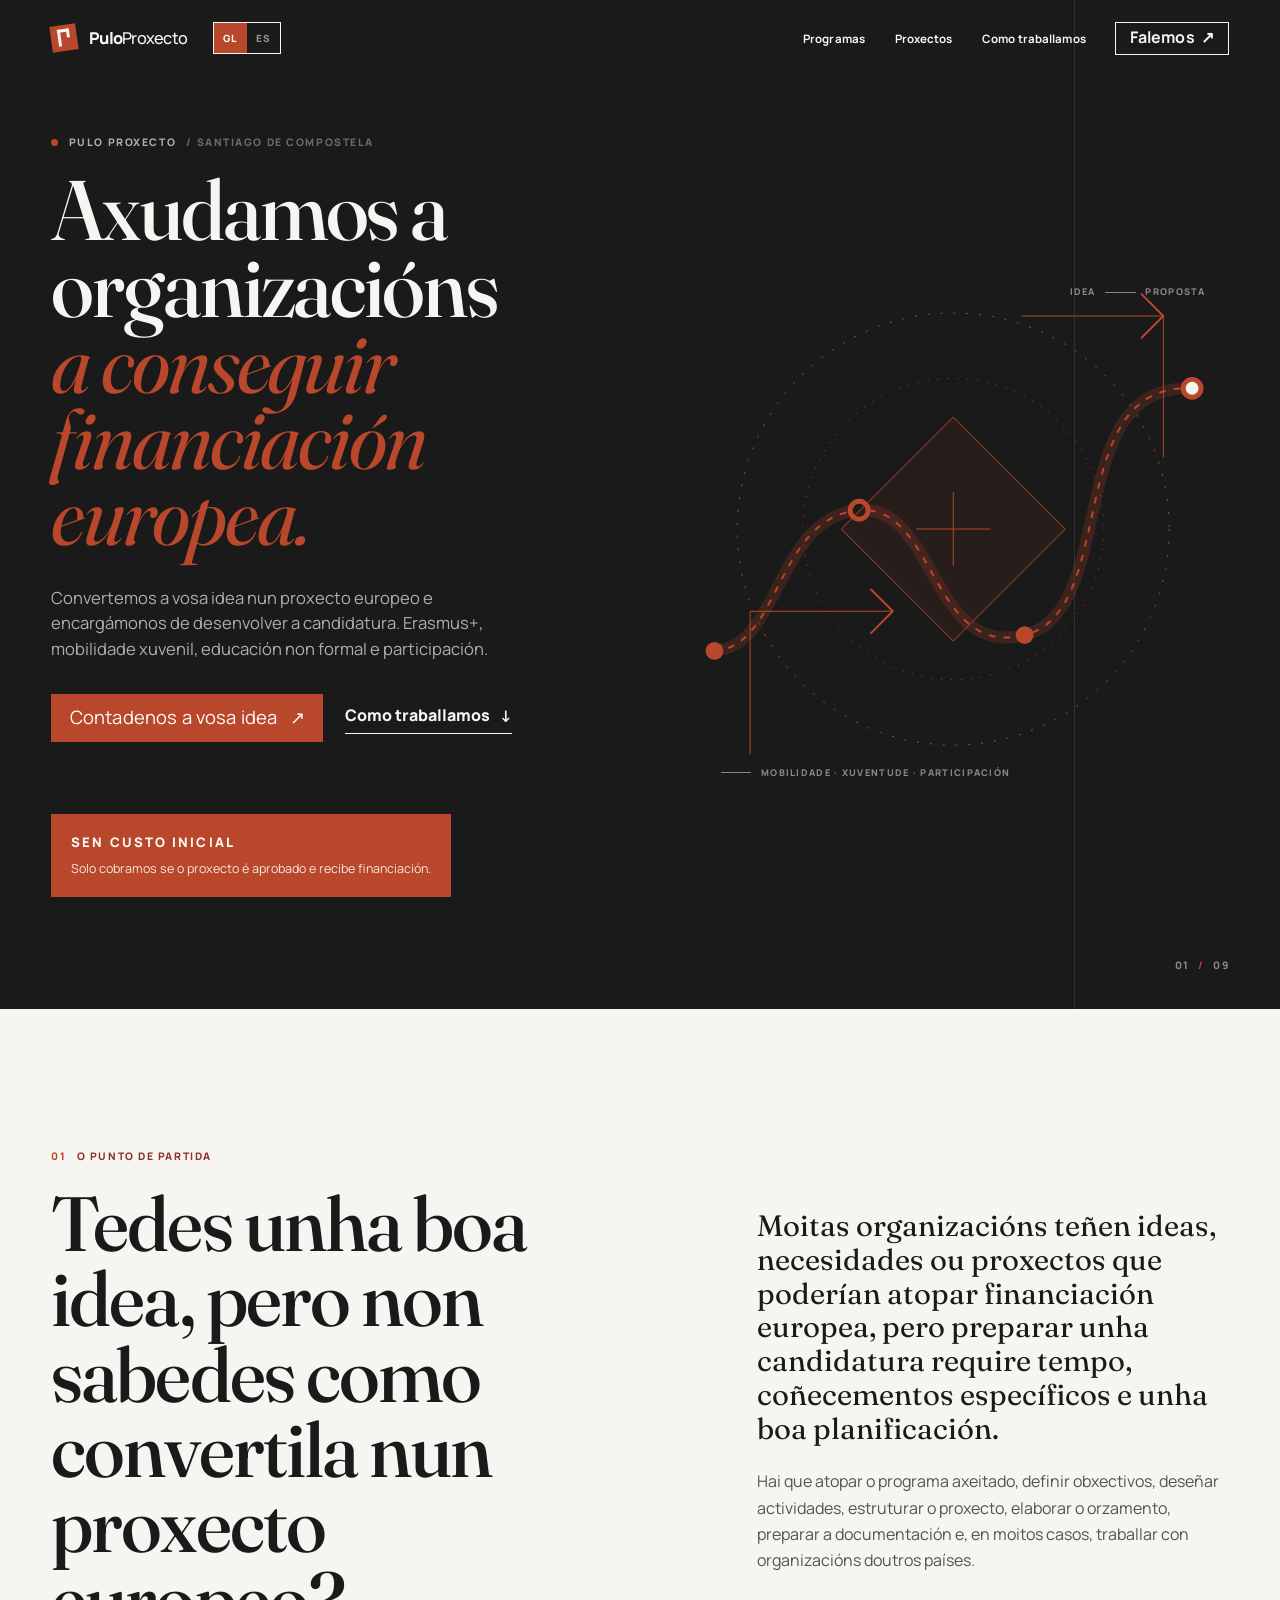
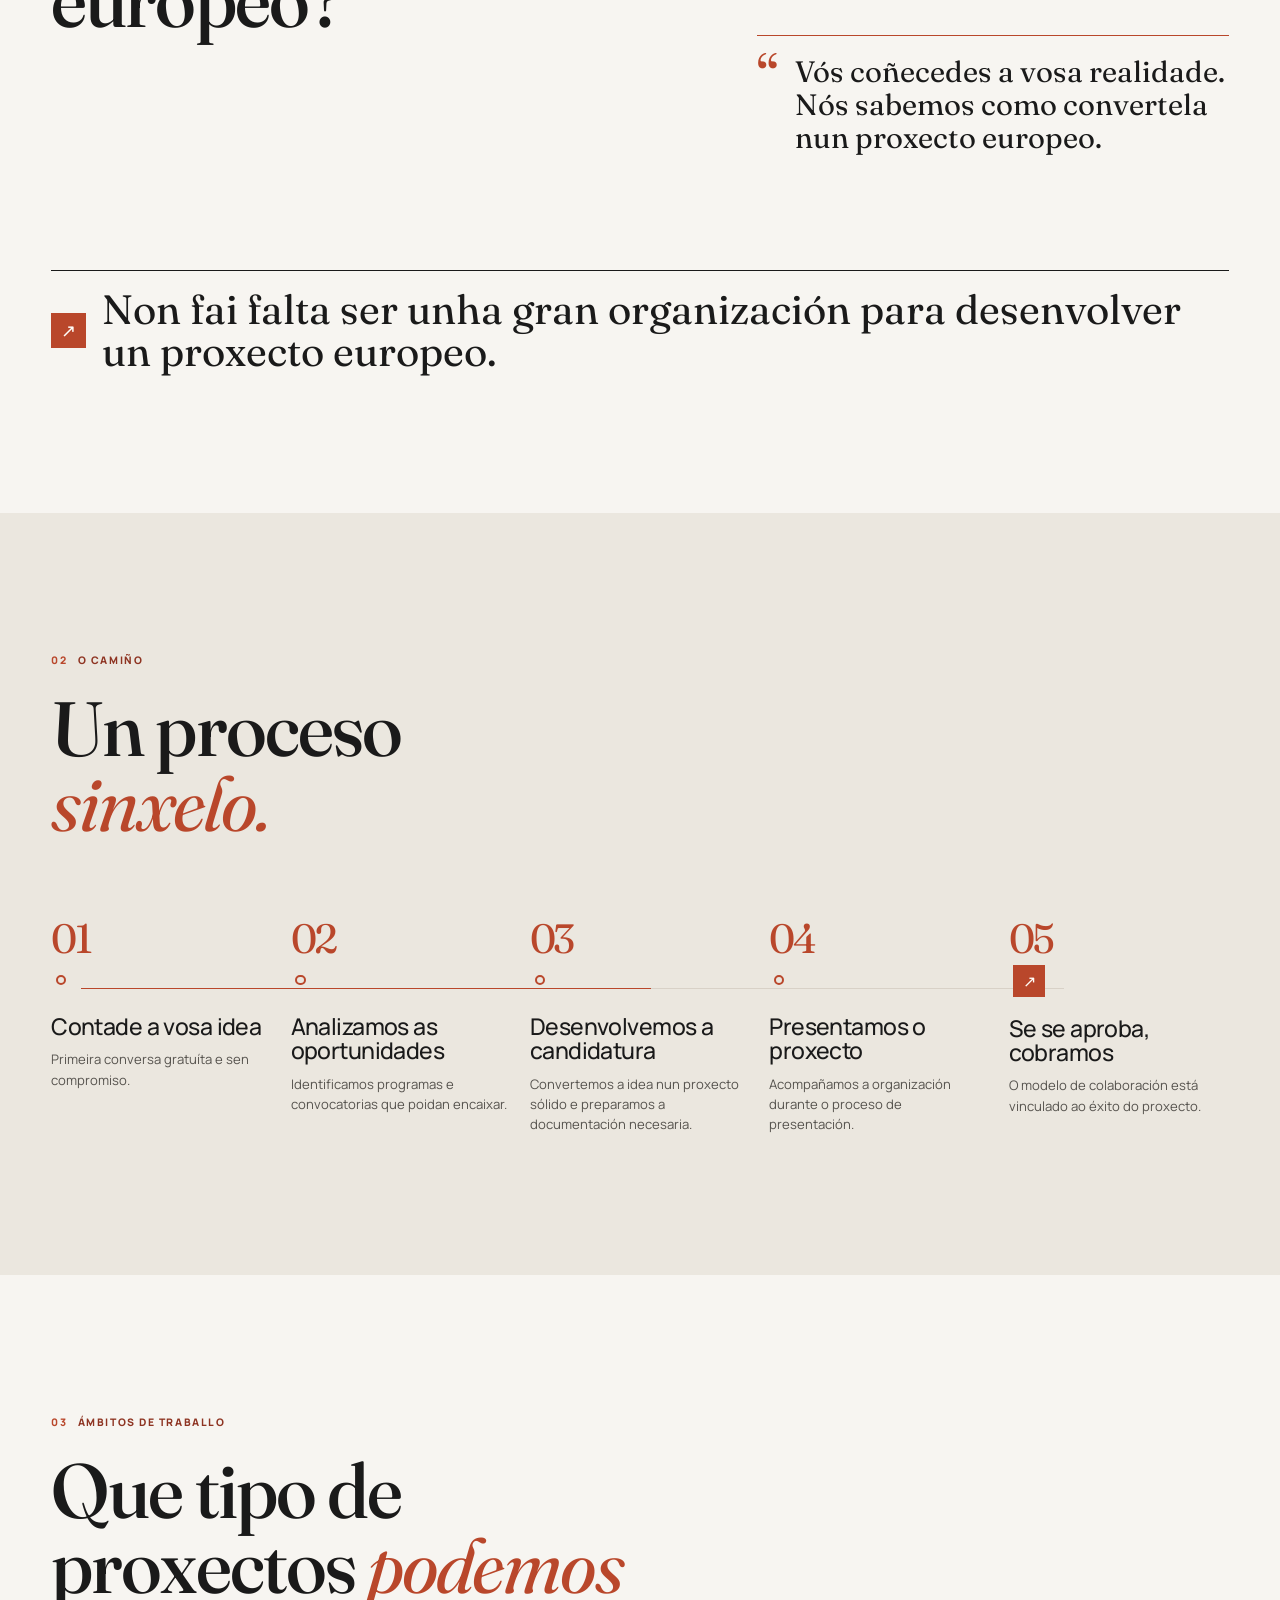
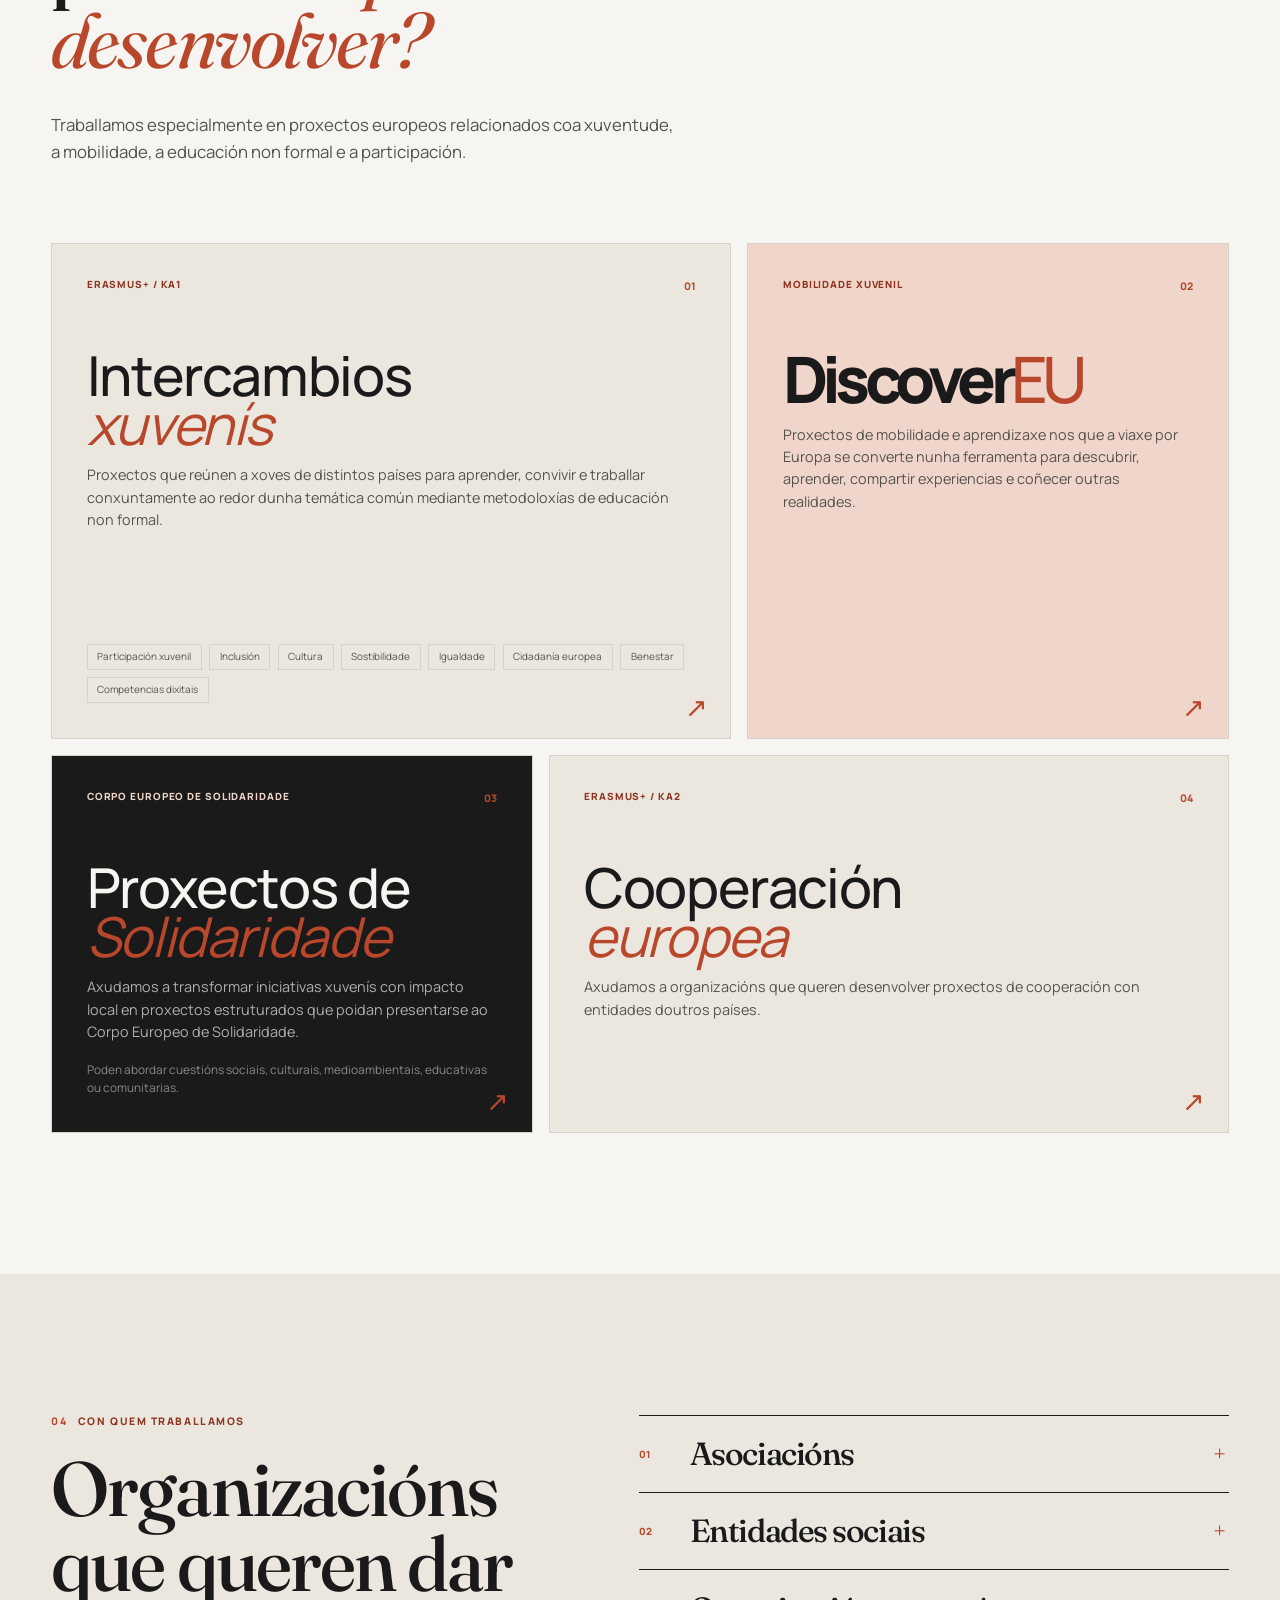
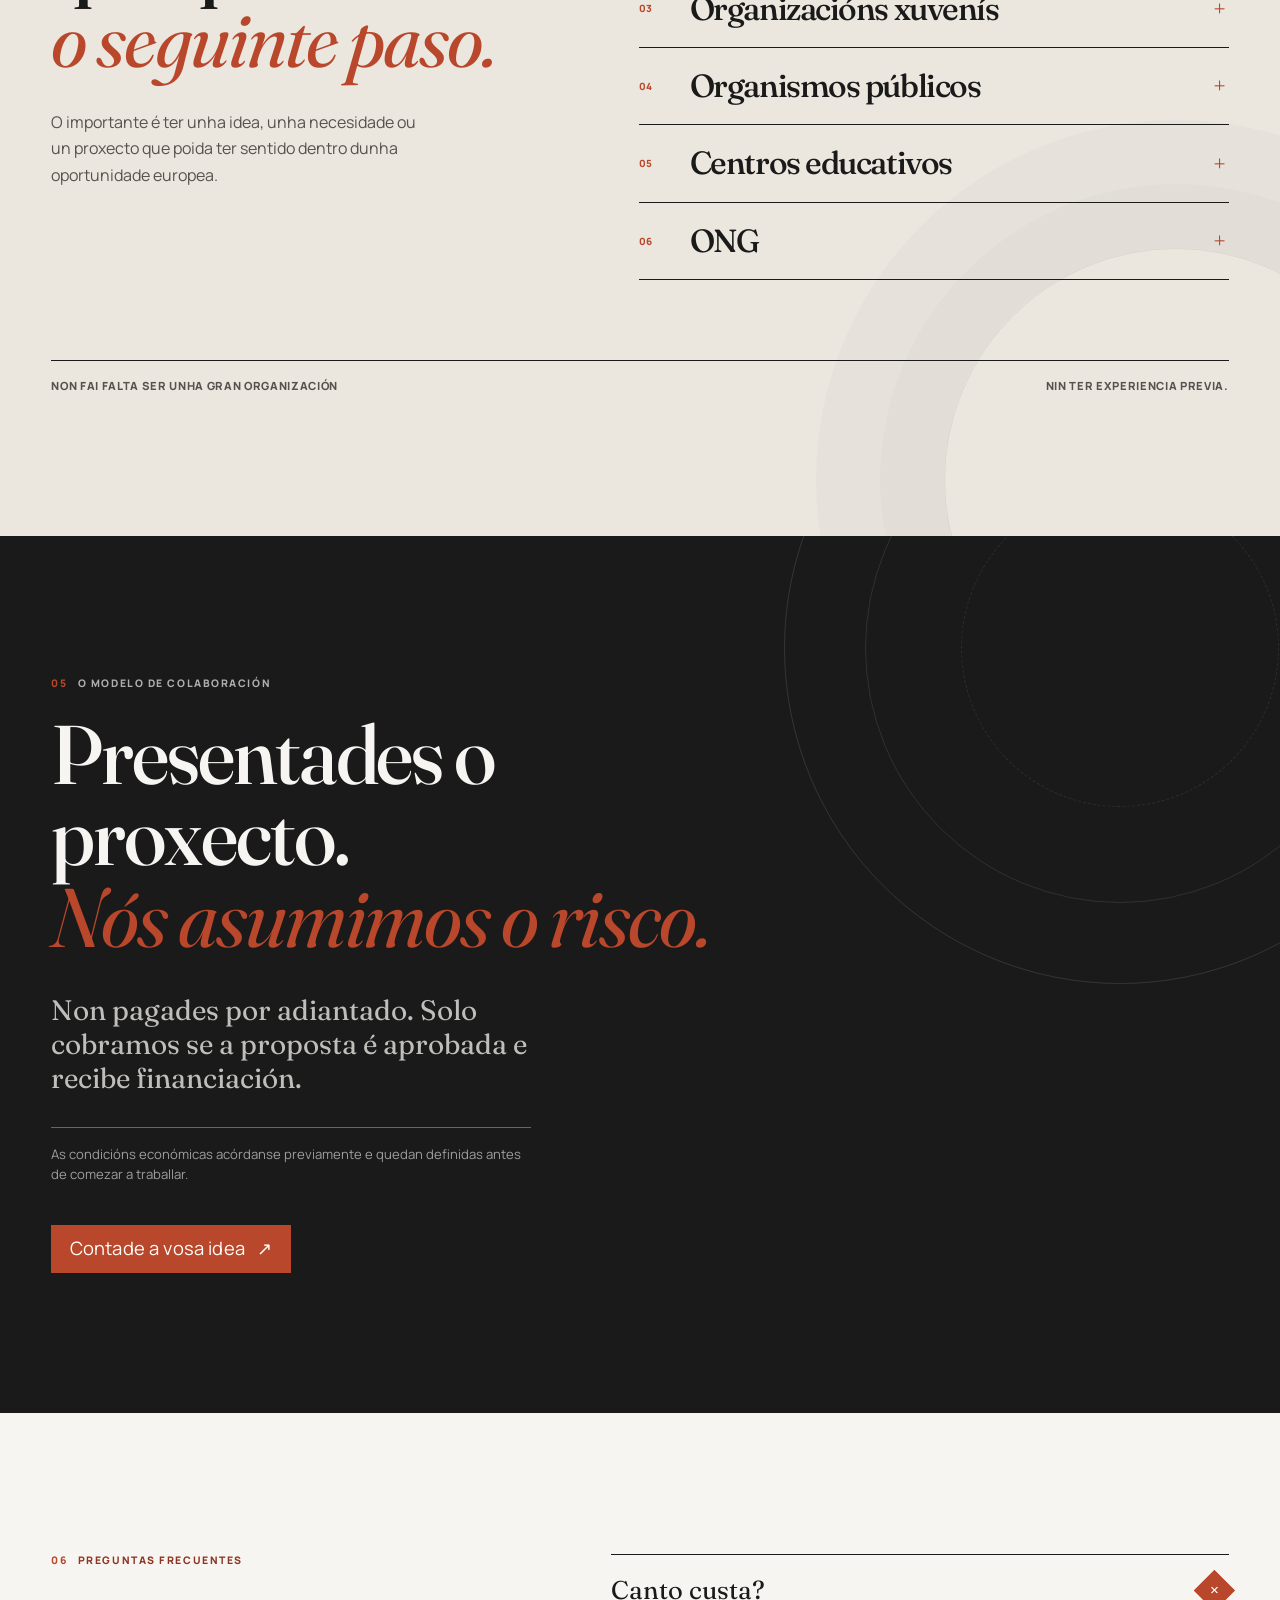
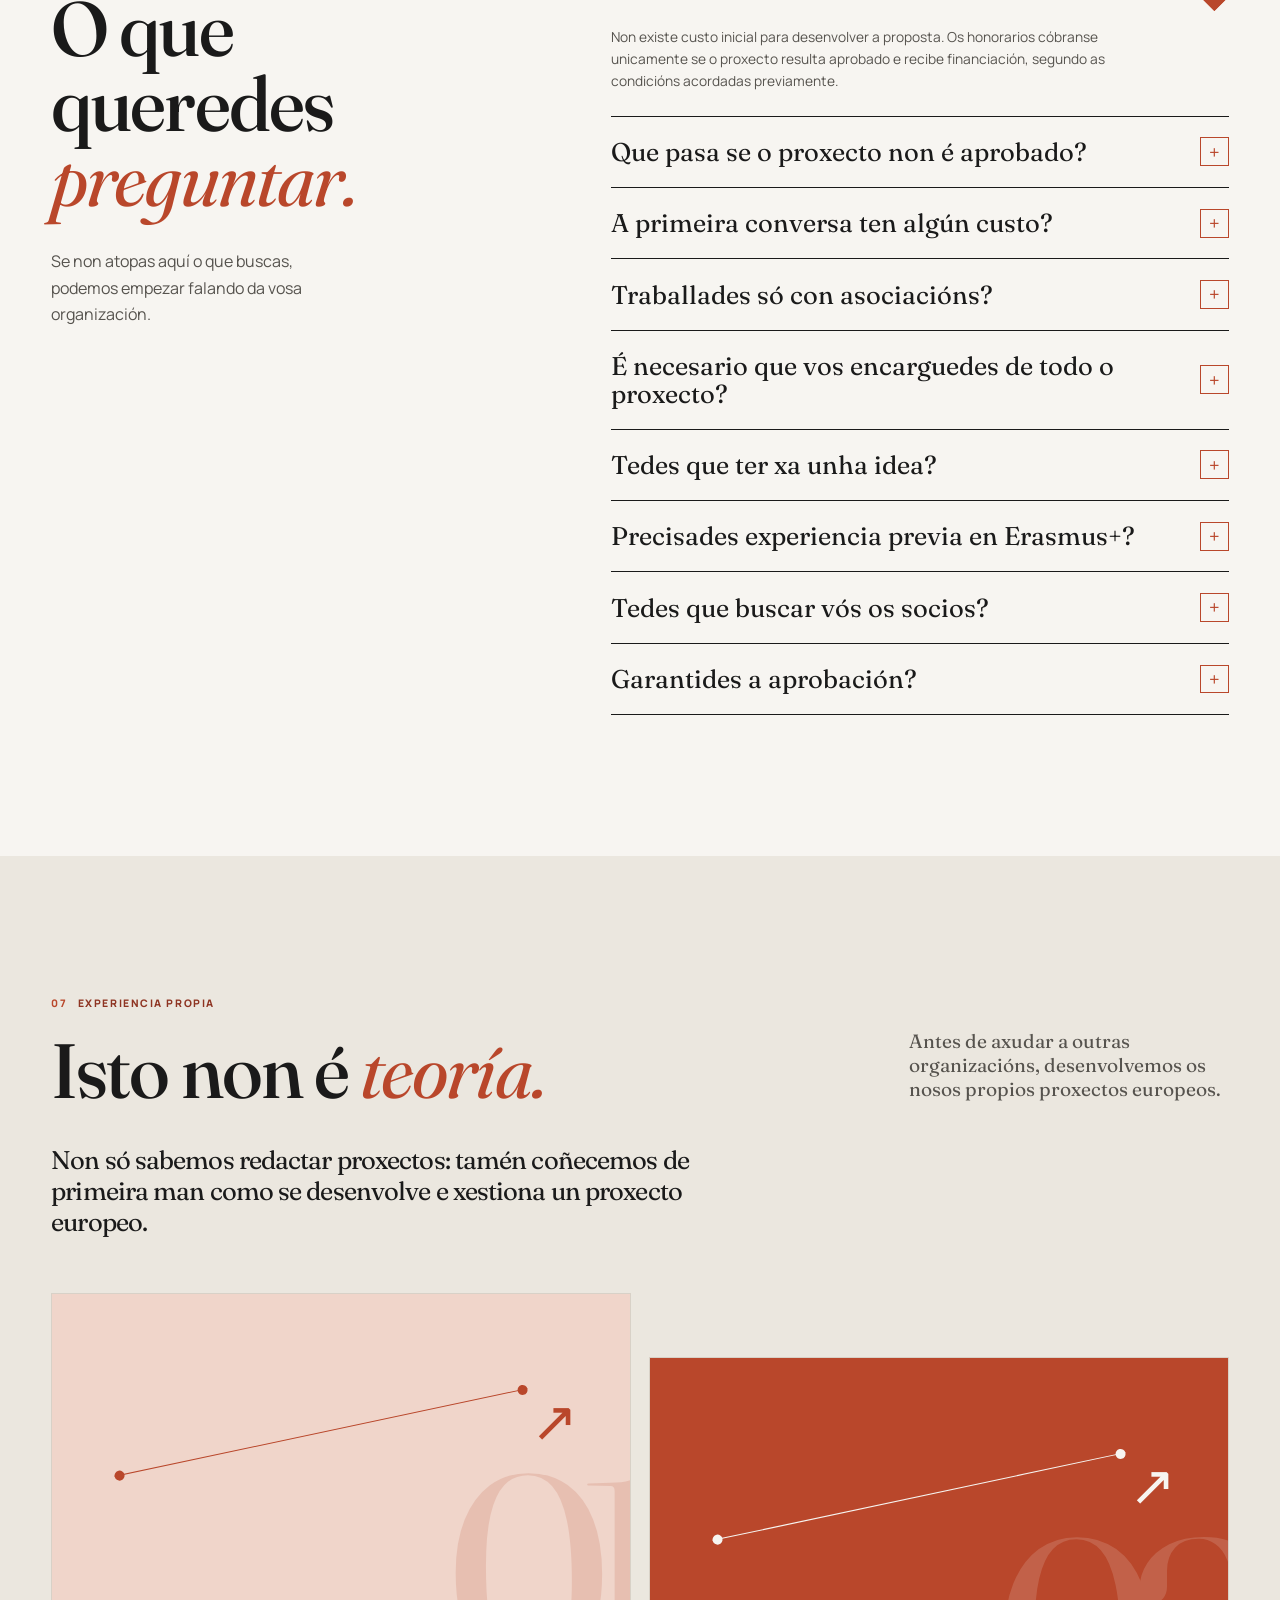
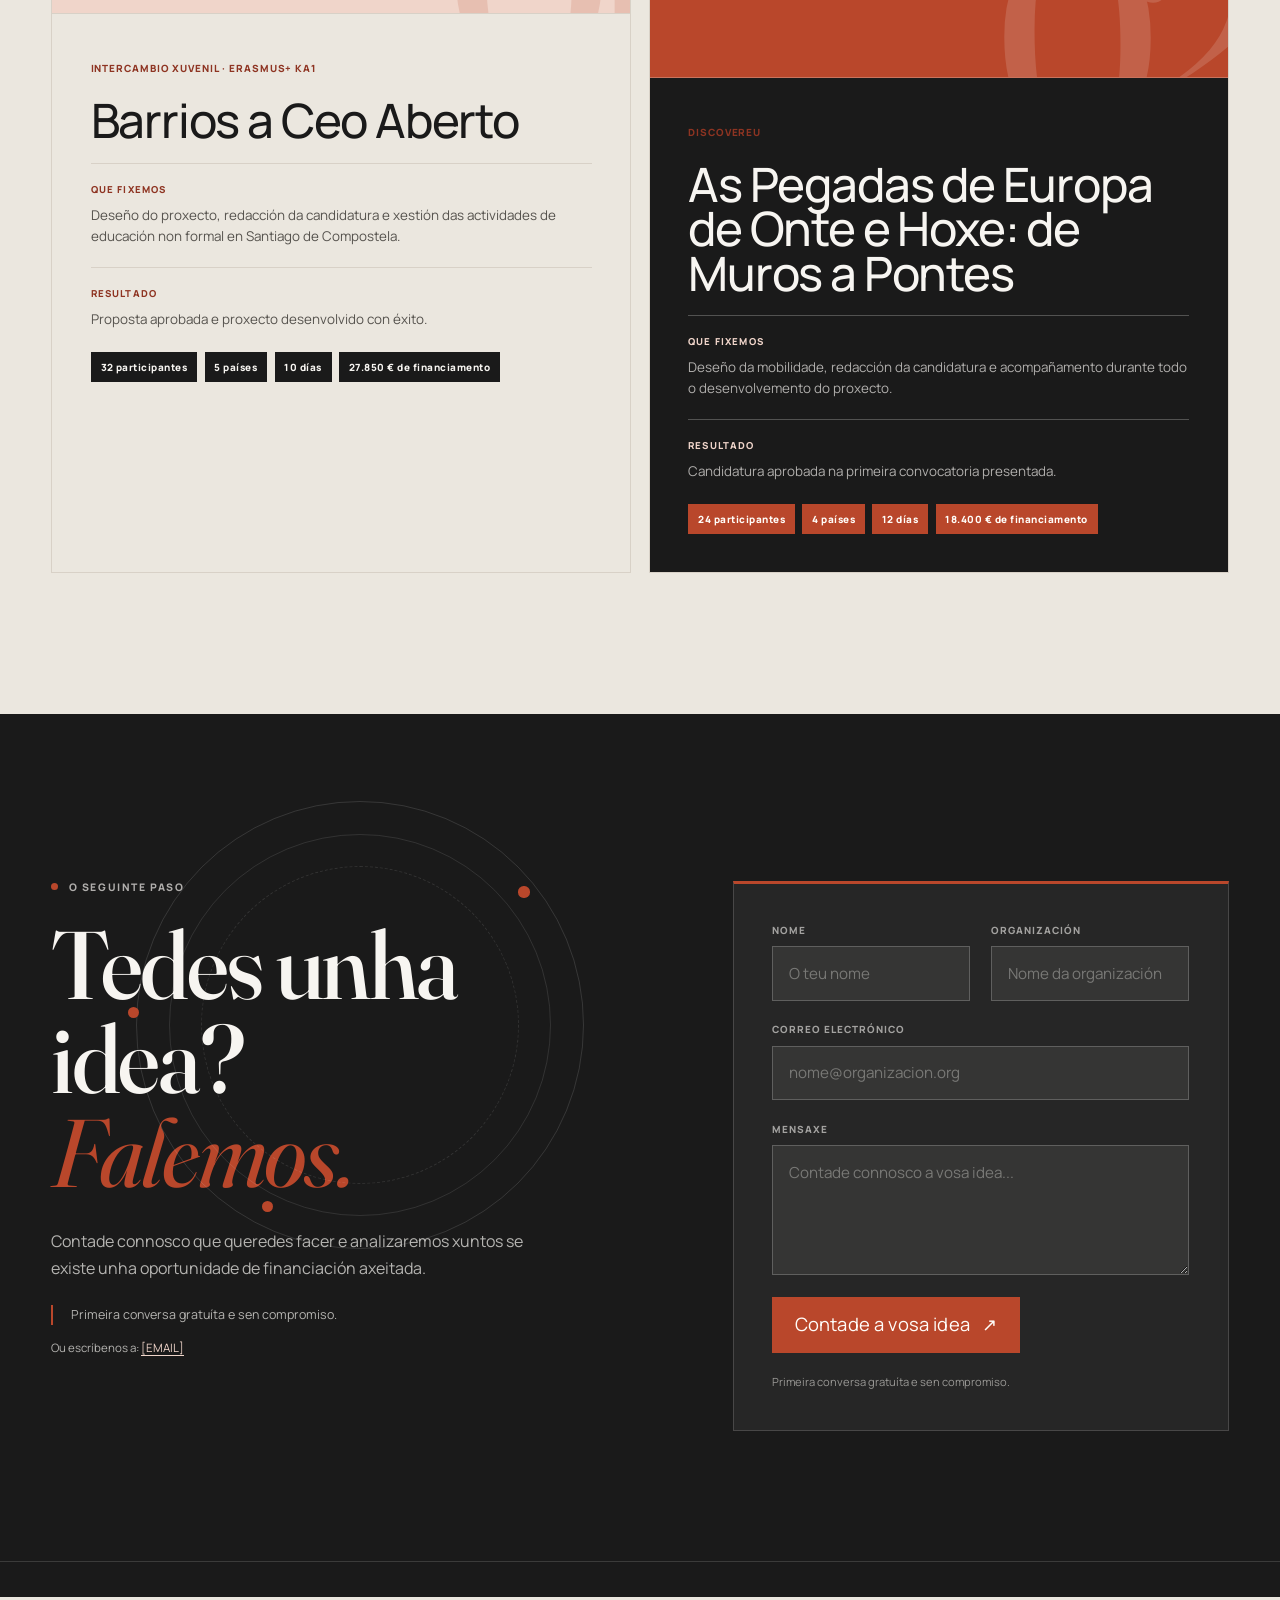
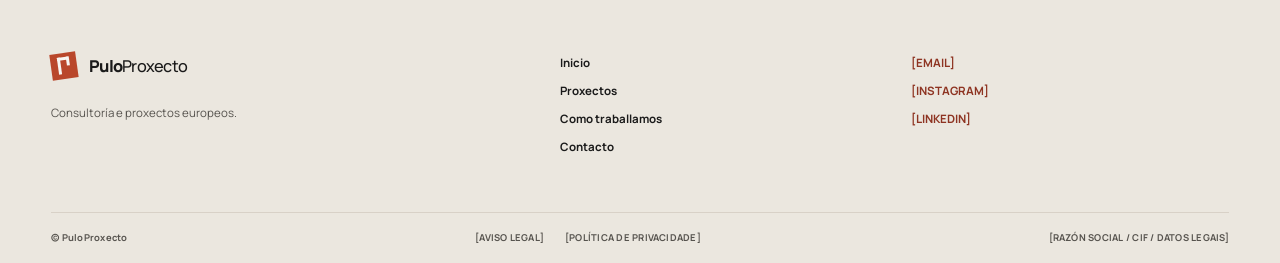
==== commit 0ae2b21a: "problemas arregaldos" ====
--- a/index.html
+++ b/index.html
@@ -49,7 +49,7 @@
       </a>
 
       <div class="header-tools">
-        <div class="lang-switch" role="group" aria-label="Idioma / Idioma">
+        <div class="lang-switch" role="group" aria-label="Idioma">
           <button type="button" class="lang-btn" data-lang="gl" aria-pressed="true">GL</button>
           <button type="button" class="lang-btn" data-lang="es" aria-pressed="false">ES</button>
         </div>
--- a/style.css
+++ b/style.css
@@ -126,7 +126,7 @@
 .brand-mark::after { width: .72rem; height: .18rem; top: .27rem; left: .43rem; }
 .brand-mark span { width: .18rem; height: .54rem; top: .27rem; left: 1rem; }
 
-.main-nav { display: flex; align-items: center; gap: clamp(1.1rem, 2.3vw, 2rem); font-size: .72rem; font-weight: 700; letter-spacing: .01em; }
+.main-nav { margin-left: auto; display: flex; align-items: center; gap: clamp(1.1rem, 2.3vw, 2rem); font-size: .72rem; font-weight: 700; letter-spacing: .01em; }
 .main-nav > a:not(.nav-contact) { position: relative; padding-block: .5rem; }
 .main-nav > a:not(.nav-contact)::after { position: absolute; right: 0; bottom: .15rem; left: 0; height: 1px; background: currentColor; content: ""; transform: scaleX(0); transform-origin: right; transition: transform .3s var(--ease); }
 .main-nav > a:not(.nav-contact):hover::after { transform: scaleX(1); transform-origin: left; }
@@ -150,7 +150,7 @@
 .eyebrow-place { opacity: .55; }
 
 h1, h2, h3, p { margin-top: 0; }
-h1, h2, h3 { font-weight: 500; letter-spacing: -.055em; }
+h1, h2, h3 { font-weight: 500; letter-spacing: -.025em; }
 h1, h2 { font-family: var(--serif); line-height: .98; }
 h1 em, h2 em, h3 em { color: var(--accent); font-style: italic; font-weight: 400; }
 h2 { max-width: 12ch; margin-bottom: 0; font-size: clamp(2.65rem, 6vw, 5.7rem); }
@@ -437,7 +437,7 @@
   .heading-aside { max-width: 20rem; margin: 1.5rem 0 0; }
   .split-heading { display: block; }
   .programs-grid { display: flex; flex-direction: column; }
-  .program-card, .program-card-main { min-height: 22rem; }
+  .program-card { min-height: 22rem; }
   .program-card-main { min-height: 29rem; }
   .audience-intro { margin-bottom: 3.5rem; }
   .audience-bottom { flex-direction: column; gap: .3rem; margin-top: 4rem; }
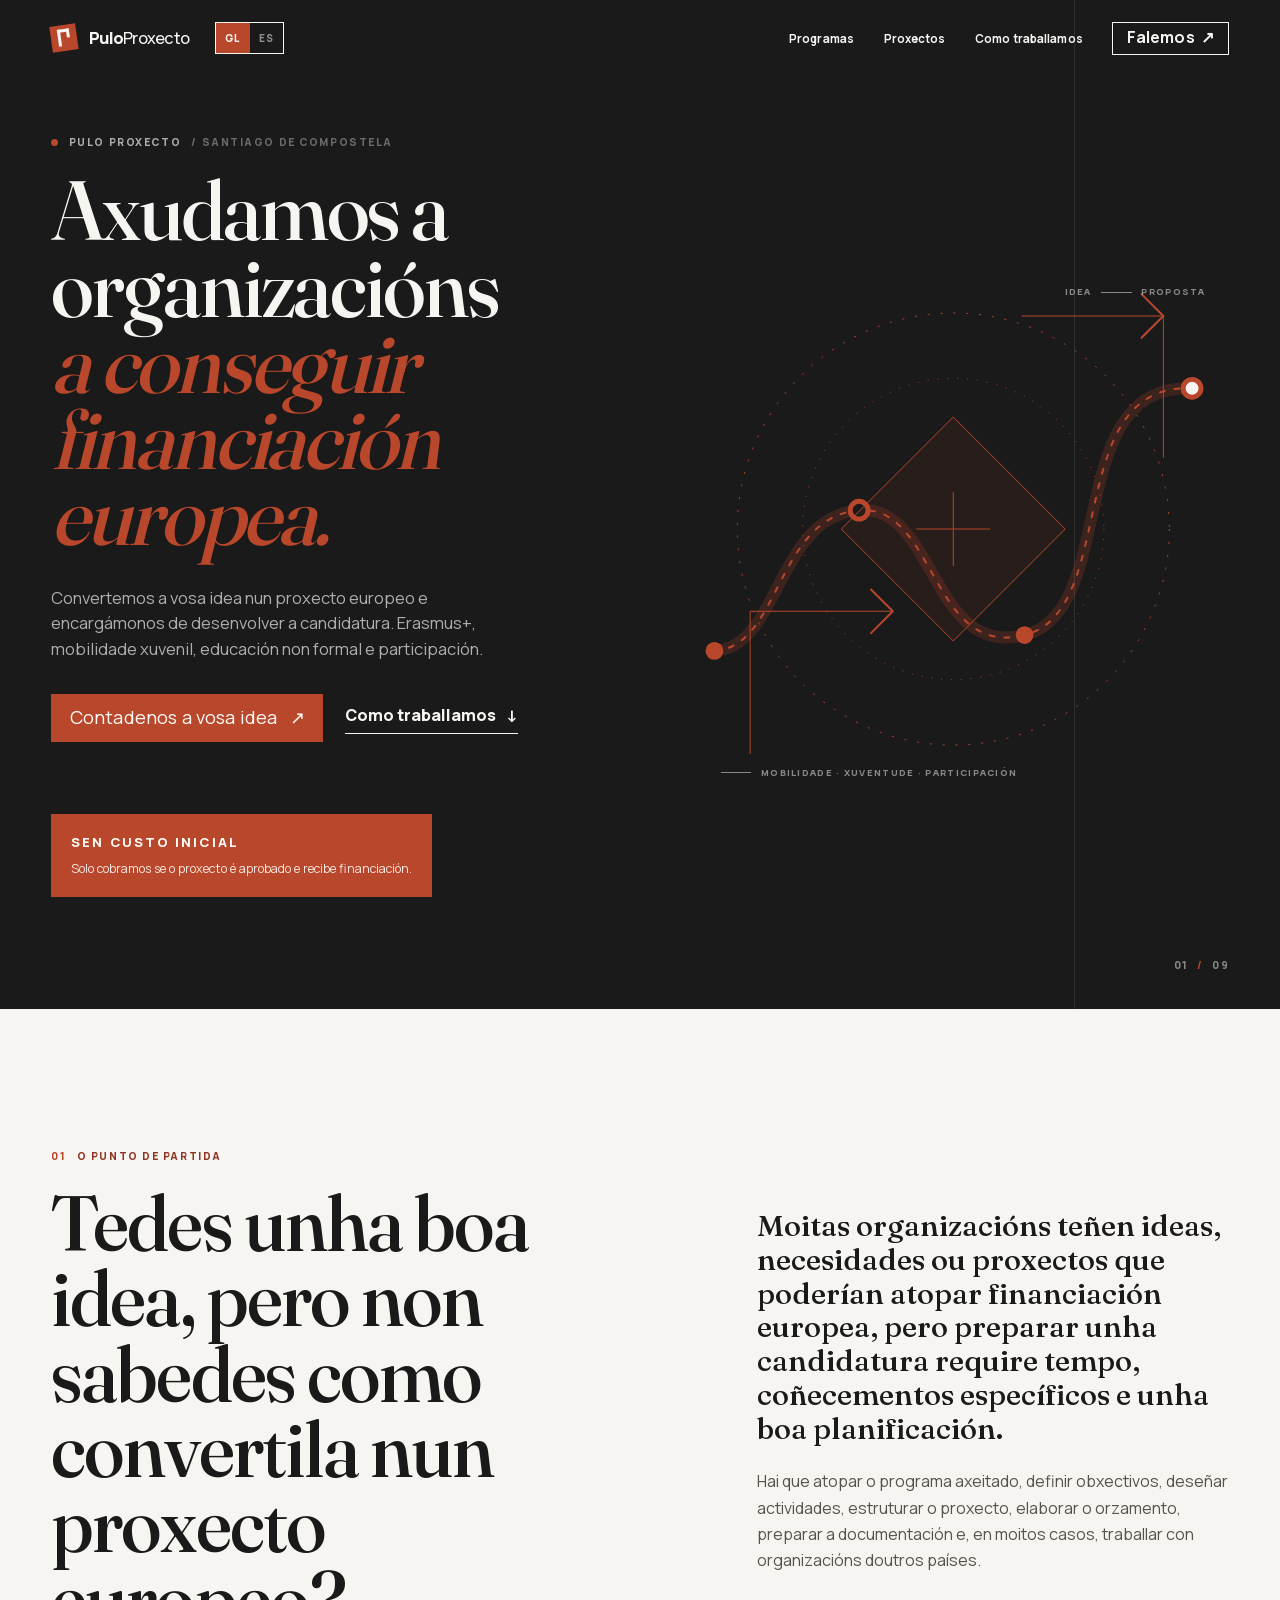
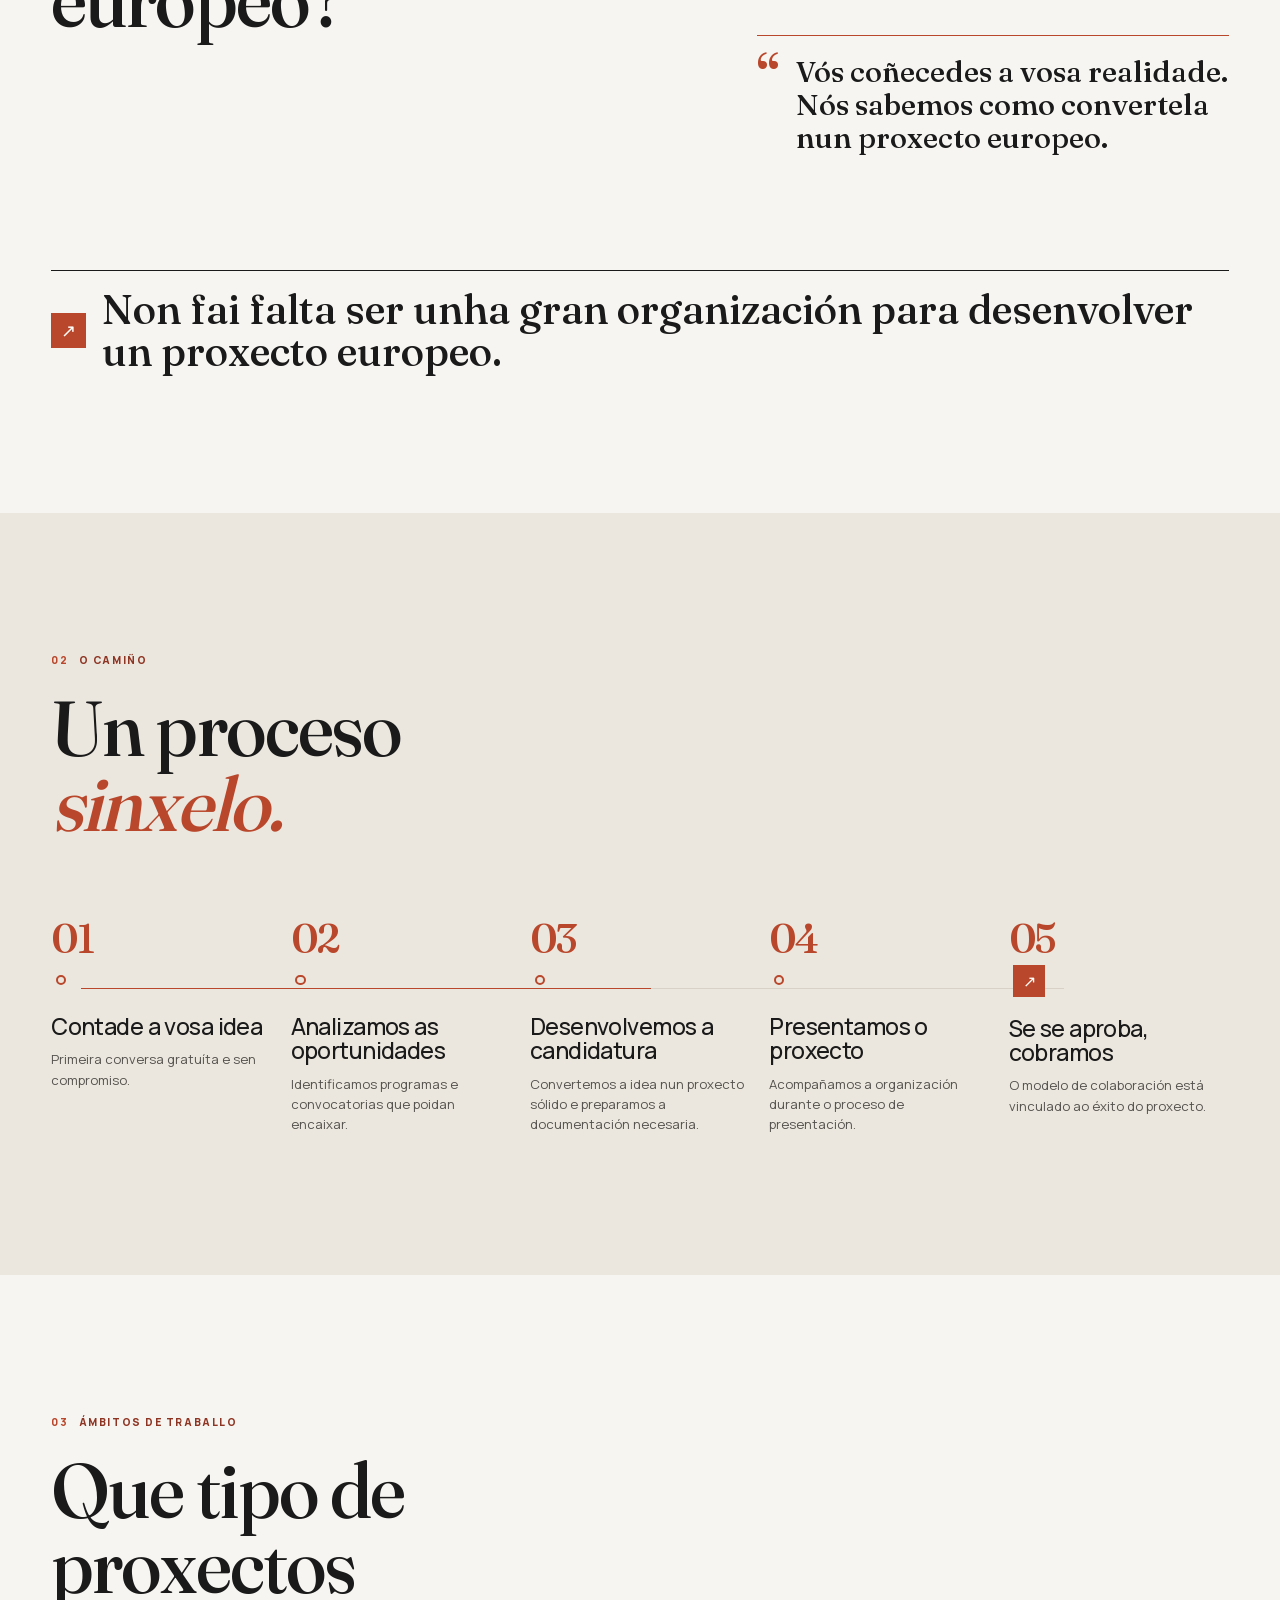
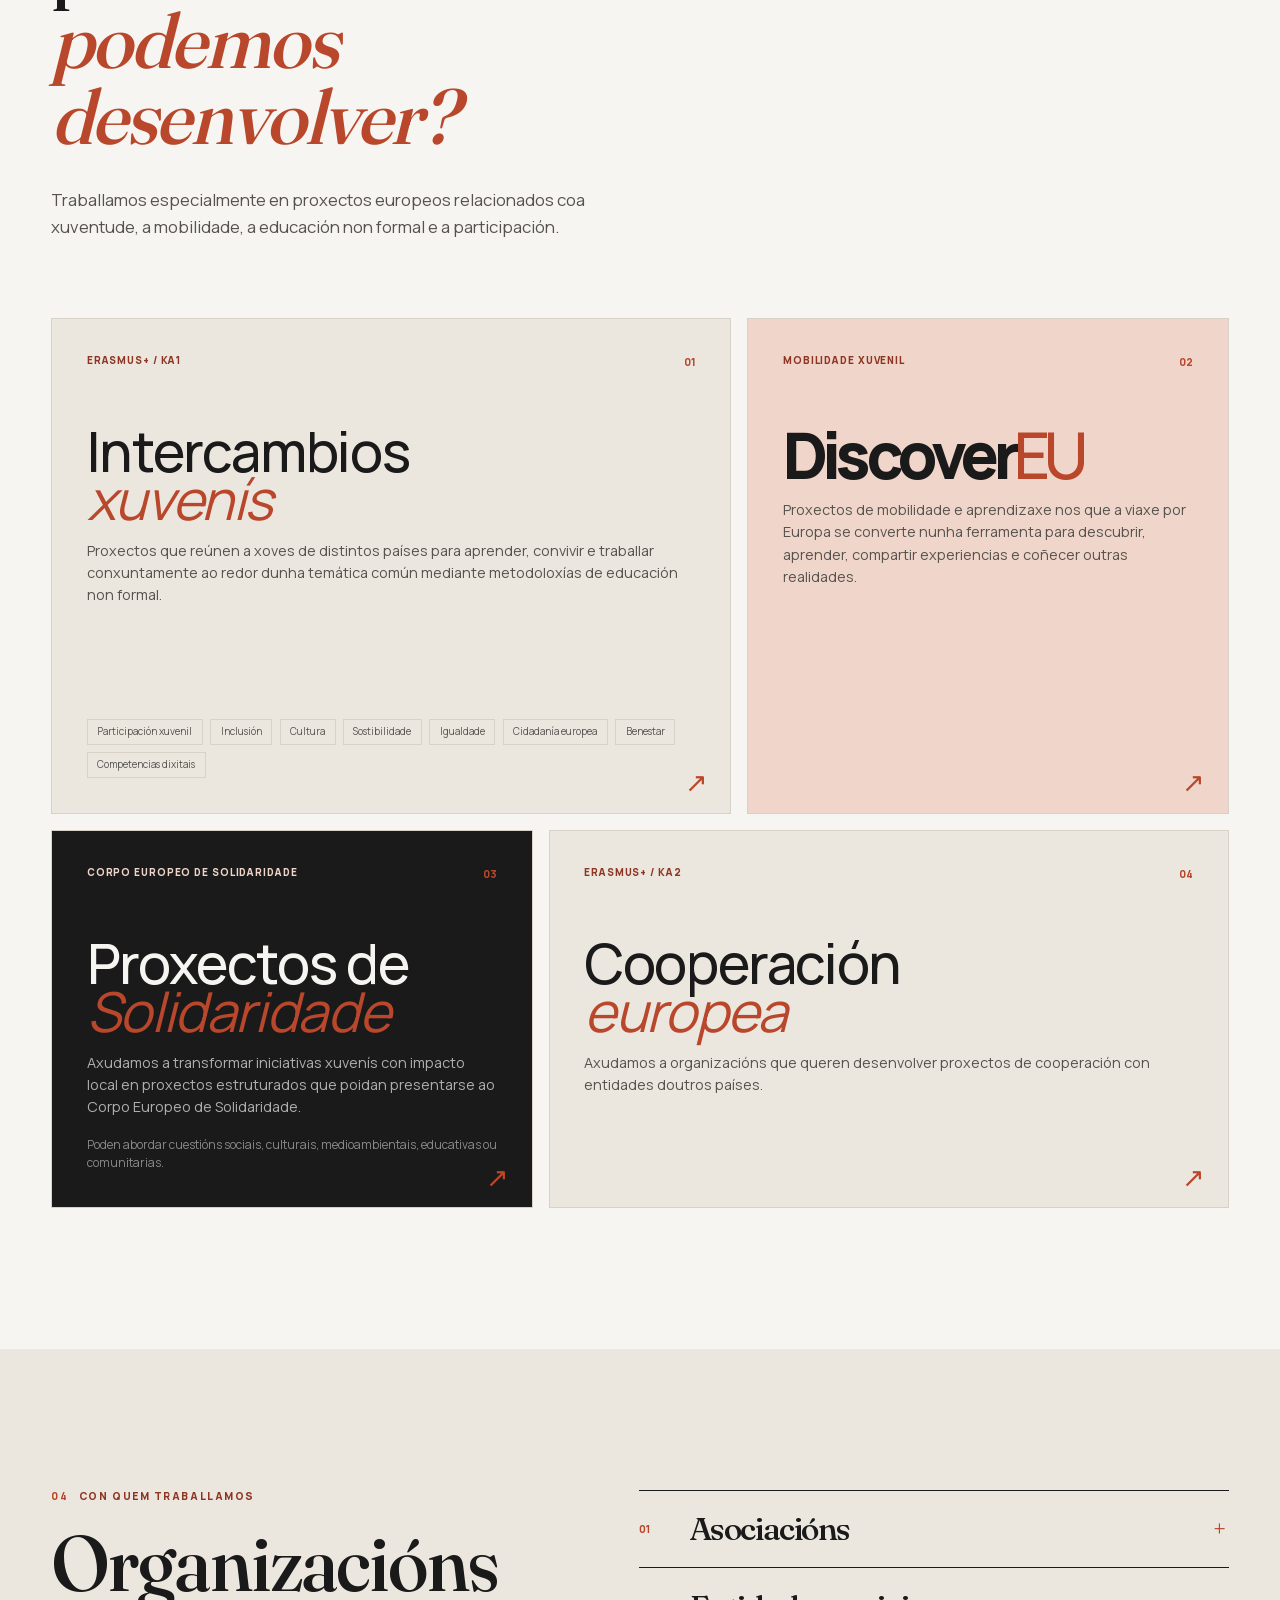
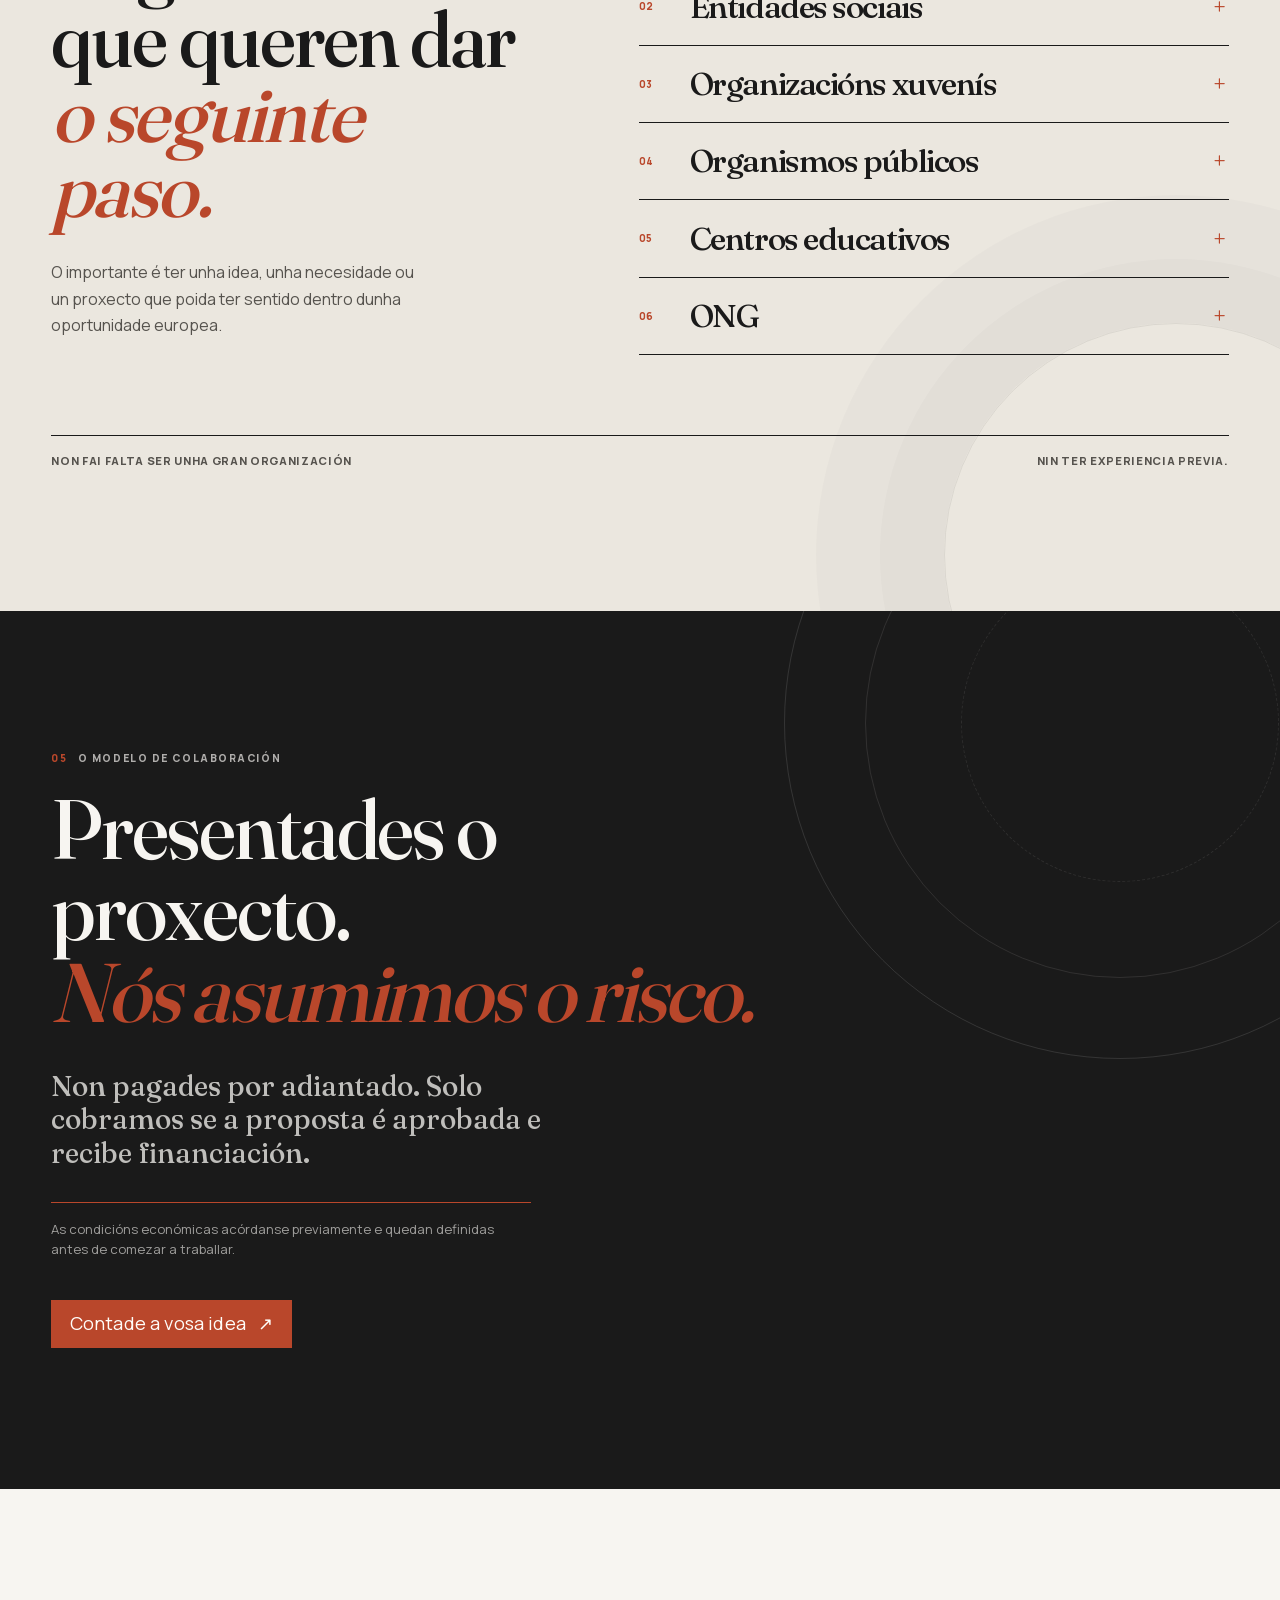
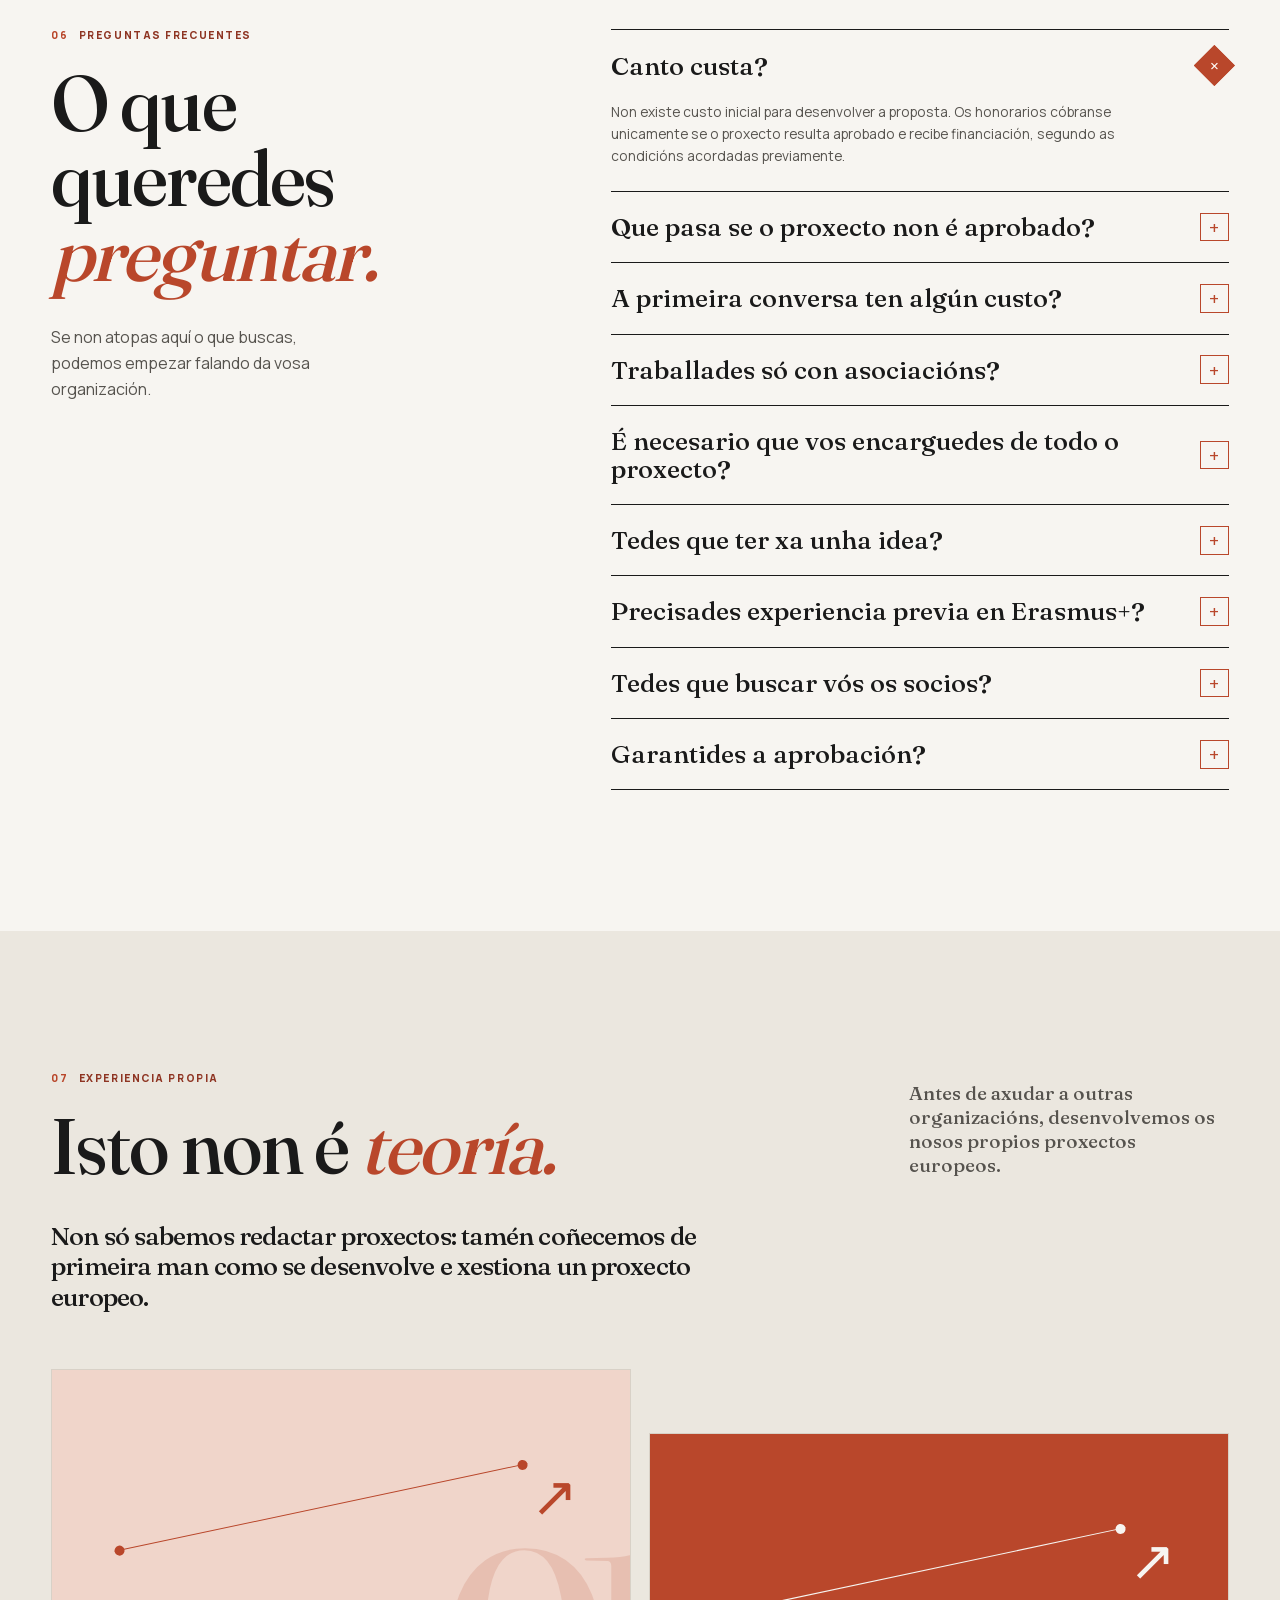
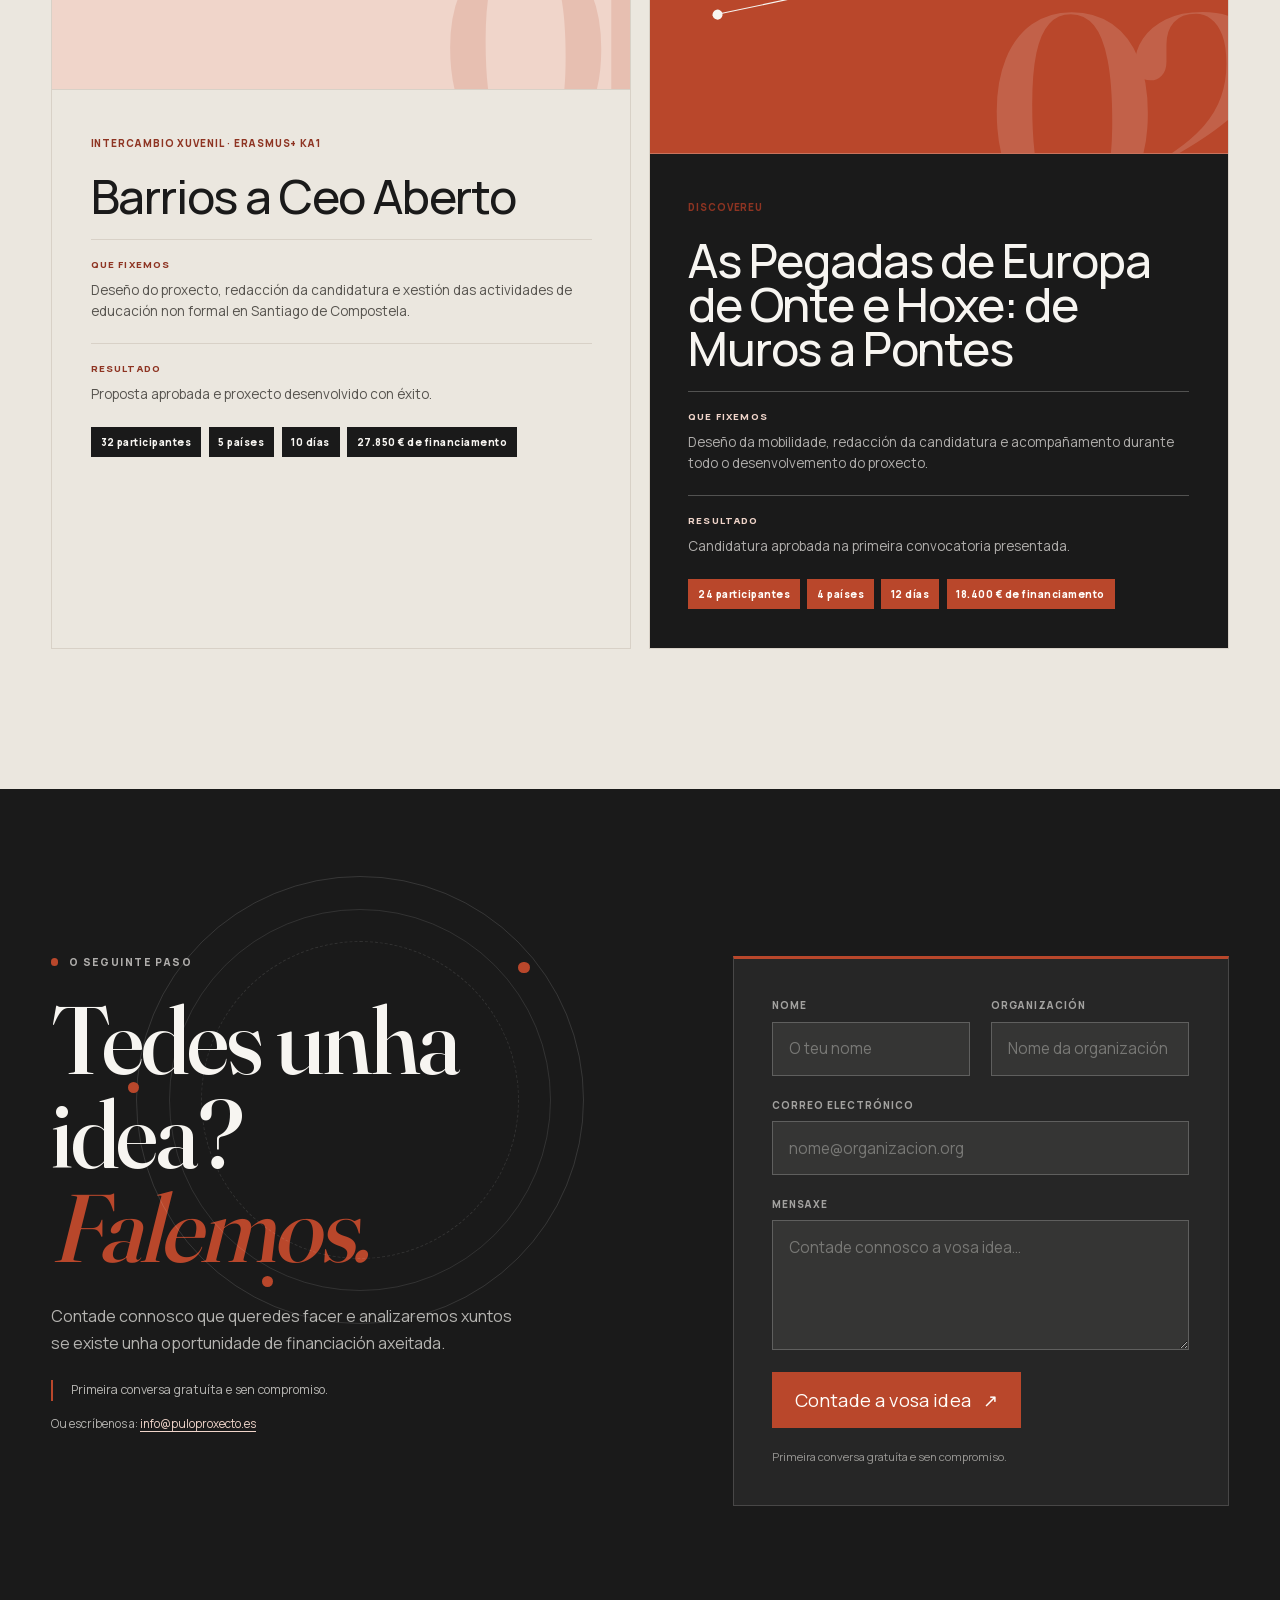
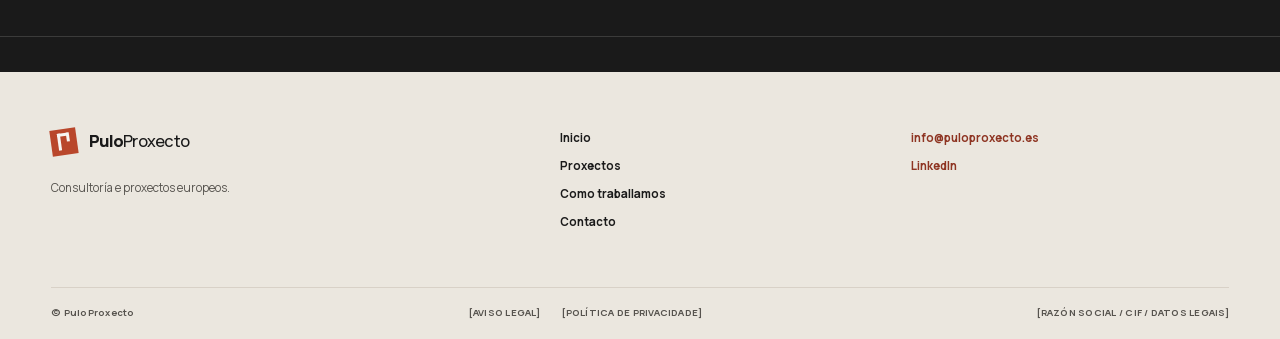
==== commit 28850b58: "añadidas modificaciones para resolver problemas de pagespeed, fuentes y las imagenes del logo" ====
--- a/index.html
+++ b/index.html
@@ -10,24 +10,31 @@
   <meta property="og:locale" content="gl_ES">
   <meta property="og:title" content="PuloProxecto | Consultoría e proxectos Erasmus+">
   <meta property="og:description" content="Axudamos a asociacións, entidades e organismos a transformar as súas ideas en proxectos Erasmus+ e oportunidades europeas.">
-  <meta property="og:url" content="[URL DEL SITIO]">
-  <meta property="og:image" content="[URL DE LA IMAGEN OG]">
+  <meta property="og:url" content="https://puloproxecto.es">
+  <meta property="og:image" content="https://puloproxecto.es/images/og-image.jpg">
+  <meta property="og:image:width" content="1200">
+  <meta property="og:image:height" content="630">
+  <meta property="og:image:alt" content="PuloProxecto — Consultoría e proxectos Erasmus+">
+  <meta property="og:image:type" content="image/jpeg">
   <meta name="twitter:card" content="summary_large_image">
   <meta name="twitter:title" content="PuloProxecto | Consultoría e proxectos Erasmus+">
   <meta name="twitter:description" content="Axudamos a asociacións, entidades e organismos a transformar as súas ideas en proxectos Erasmus+ e oportunidades europeas.">
-  <link rel="canonical" href="[URL DEL SITIO]">
-  <link rel="icon" href="data:image/svg+xml,%3Csvg xmlns='http://www.w3.org/2000/svg' viewBox='0 0 64 64'%3E%3Crect width='64' height='64' rx='16' fill='%23c34f30'/%3E%3Cpath d='M18 45V18h13c8 0 12 4 12 10s-4 10-12 10h-5v7h-8Zm8-14h5c3 0 5-1 5-3s-2-3-5-3h-5v6Z' fill='%23f7f5f1'/%3E%3Cpath d='m43 39 8-8-8-8' fill='none' stroke='%23f7f5f1' stroke-width='3' stroke-linecap='round' stroke-linejoin='round'/%3E%3C/svg%3E">
-  <link rel="preconnect" href="https://fonts.googleapis.com">
-  <link rel="preconnect" href="https://fonts.gstatic.com" crossorigin>
-  <link href="https://fonts.googleapis.com/css2?family=Fraunces:opsz,wght@9..144,500&family=Manrope:wght@400;500;600;700;800&display=swap" rel="stylesheet">
+  <link rel="canonical" href="https://puloproxecto.es">
+  <link rel="icon" href="images/logo-pulo-proxecto.svg" type="image/svg+xml">
+  <link rel="icon" href="images/logo-pulo-proxecto-250.png" type="image/png" sizes="250x250">
+  <link rel="apple-touch-icon" href="images/logo-pulo-proxecto-250.png">
+  <link rel="preload" href="fonts/manrope-latin-var.woff2" as="font" type="font/woff2" crossorigin>
+  <link rel="preload" href="fonts/fraunces-latin-500.woff2" as="font" type="font/woff2" crossorigin>
   <link rel="stylesheet" href="style.css">
   <script type="application/ld+json">
   {
     "@context": "https://schema.org",
     "@type": "Organization",
     "name": "PuloProxecto",
-    "url": "[URL DEL SITIO]",
-    "email": "[EMAIL]",
+    "url": "https://puloproxecto.es",
+    "logo": "https://puloproxecto.es/images/logo-pulo-proxecto-250.png",
+    "sameAs": ["https://www.linkedin.com/company/pulo-proxecto"],
+    "email": "info@puloproxecto.es",
     "address": {
       "@type": "PostalAddress",
       "addressLocality": "Santiago de Compostela",
@@ -87,7 +94,7 @@
 
         <div class="hero-art-wrap" aria-hidden="true">
           <div class="art-caption art-caption-top"><span data-i18n="art.top1">IDEA</span><span class="cap-line"></span><span data-i18n="art.top2">PROPOSTA</span></div>
-          <svg class="hero-art" viewBox="0 0 620 620" fill="none" xmlns="http://www.w3.org/2000/svg">
+          <svg class="hero-art" viewBox="0 0 620 620" fill="none" xmlns="https://www.w3.org/2000/svg">
             <circle class="art-orbit orbit-one" cx="311" cy="307" r="218" stroke="currentColor" stroke-width="1" stroke-dasharray="2 11"/>
             <circle class="art-orbit orbit-two" cx="311" cy="307" r="152" stroke="currentColor" stroke-width="1" stroke-dasharray="1 9"/>
             <path class="route-line" d="M70 430C137 426 132 295 216 288C294 282 288 438 383 414C480 390 420 159 552 165" stroke="currentColor" stroke-width="2" stroke-linecap="round"/>
@@ -316,9 +323,9 @@
           <h2 id="contact-title"><span data-i18n="cta.t1">Tedes unha idea?</span><br><em data-i18n="cta.t2">Falemos.</em></h2>
           <p class="cta-text" data-i18n="cta.text">Contade connosco que queredes facer e analizaremos xuntos se existe unha oportunidade de financiación axeitada.</p>
           <p class="cta-note" data-i18n="cta.note">Primeira conversa gratuíta e sen compromiso.</p>
-          <p class="cta-alt"><span data-i18n="cta.alt">Ou escríbenos a:</span> <a href="mailto:[EMAIL]">[EMAIL]</a></p>
-        </div>
-        <!-- Substituír [EMAIL] pola dirección de contacto definitiva. Para o envío real, configura WEB3FORMS_KEY en js/config.js. -->
+          <p class="cta-alt"><span data-i18n="cta.alt">Ou escríbenos a:</span> <a href="mailto:info@puloproxecto.es">info@puloproxecto.es</a></p>
+        </div>
+        <!-- Para o envío real, configura WEB3FORMS_KEY en js/config.js. -->
         <form class="contact-form" data-form novalidate>
           <div class="form-row">
             <div class="form-field">
@@ -351,7 +358,7 @@
             <p data-i18n="form.success">Grazas! Recibimos a vosa mensaxe e responderemos o antes posible.</p>
             <div class="form-success-actions">
               <button type="button" class="button button-ghost" data-copy><span data-i18n="form.copy">Copiar mensaxe</span></button>
-              <a class="button button-ghost" data-mailto href="mailto:[EMAIL]"><span data-i18n="form.mailto">Enviar por correo</span> <span aria-hidden="true">↗</span></a>
+              <a class="button button-ghost" data-mailto href="mailto:info@puloproxecto.es"><span data-i18n="form.mailto">Enviar por correo</span> <span aria-hidden="true">↗</span></a>
             </div>
             <button type="button" class="form-reset" data-reset data-i18n="form.reset">Enviar outra mensaxe</button>
           </div>
@@ -375,9 +382,8 @@
       </nav>
       <div class="footer-contact">
         <!-- Substituír os placeholders polos datos definitivos. -->
-        <a href="mailto:[EMAIL]">[EMAIL]</a>
-        <a href="#">[INSTAGRAM]</a>
-        <a href="#">[LINKEDIN]</a>
+        <a href="mailto:info@puloproxecto.es">info@puloproxecto.es</a>
+        <a href="https://www.linkedin.com/company/pulo-proxecto">LinkedIn</a>
       </div>
     </div>
     <div class="container footer-bottom">
@@ -387,15 +393,14 @@
     </div>
   </footer>
 
-  <script src="https://web3forms.com/client/script.js" async defer></script>
-  <script src="i18n/gl.js"></script>
-  <script src="i18n/es.js"></script>
-  <script src="js/config.js"></script>
-  <script src="js/i18n.js"></script>
-  <script src="js/header.js"></script>
-  <script src="js/scroll.js"></script>
-  <script src="js/faq.js"></script>
-  <script src="js/form.js"></script>
-  <script src="main.js"></script>
+  <script src="i18n/gl.js" defer></script>
+  <script src="i18n/es.js" defer></script>
+  <script src="js/config.js" defer></script>
+  <script src="js/i18n.js" defer></script>
+  <script src="js/header.js" defer></script>
+  <script src="js/scroll.js" defer></script>
+  <script src="js/faq.js" defer></script>
+  <script src="js/form.js" defer></script>
+  <script src="main.js" defer></script>
 </body>
 </html>
--- a/style.css
+++ b/style.css
@@ -1,3 +1,22 @@
+/* Tipografías autoalojadas (subset latin: cubre galego e castelán) */
+@font-face {
+  font-family: "Fraunces";
+  font-style: normal;
+  font-weight: 500;
+  font-display: swap;
+  src: url("fonts/fraunces-latin-500.woff2") format("woff2");
+  unicode-range: U+0000-00FF, U+0131, U+0152-0153, U+02BB-02BC, U+02C6, U+02DA, U+02DC, U+0304, U+0308, U+0329, U+2000-206F, U+20AC, U+2122, U+2191, U+2193, U+2212, U+2215, U+FEFF, U+FFFD;
+}
+
+@font-face {
+  font-family: "Manrope";
+  font-style: normal;
+  font-weight: 400 800;
+  font-display: swap;
+  src: url("fonts/manrope-latin-var.woff2") format("woff2");
+  unicode-range: U+0000-00FF, U+0131, U+0152-0153, U+02BB-02BC, U+02C6, U+02DA, U+02DC, U+0304, U+0308, U+0329, U+2000-206F, U+20AC, U+2122, U+2191, U+2193, U+2212, U+2215, U+FEFF, U+FFFD;
+}
+
 :root {
   --ink: #1a1a1a;
   --ink-soft: #56534e;
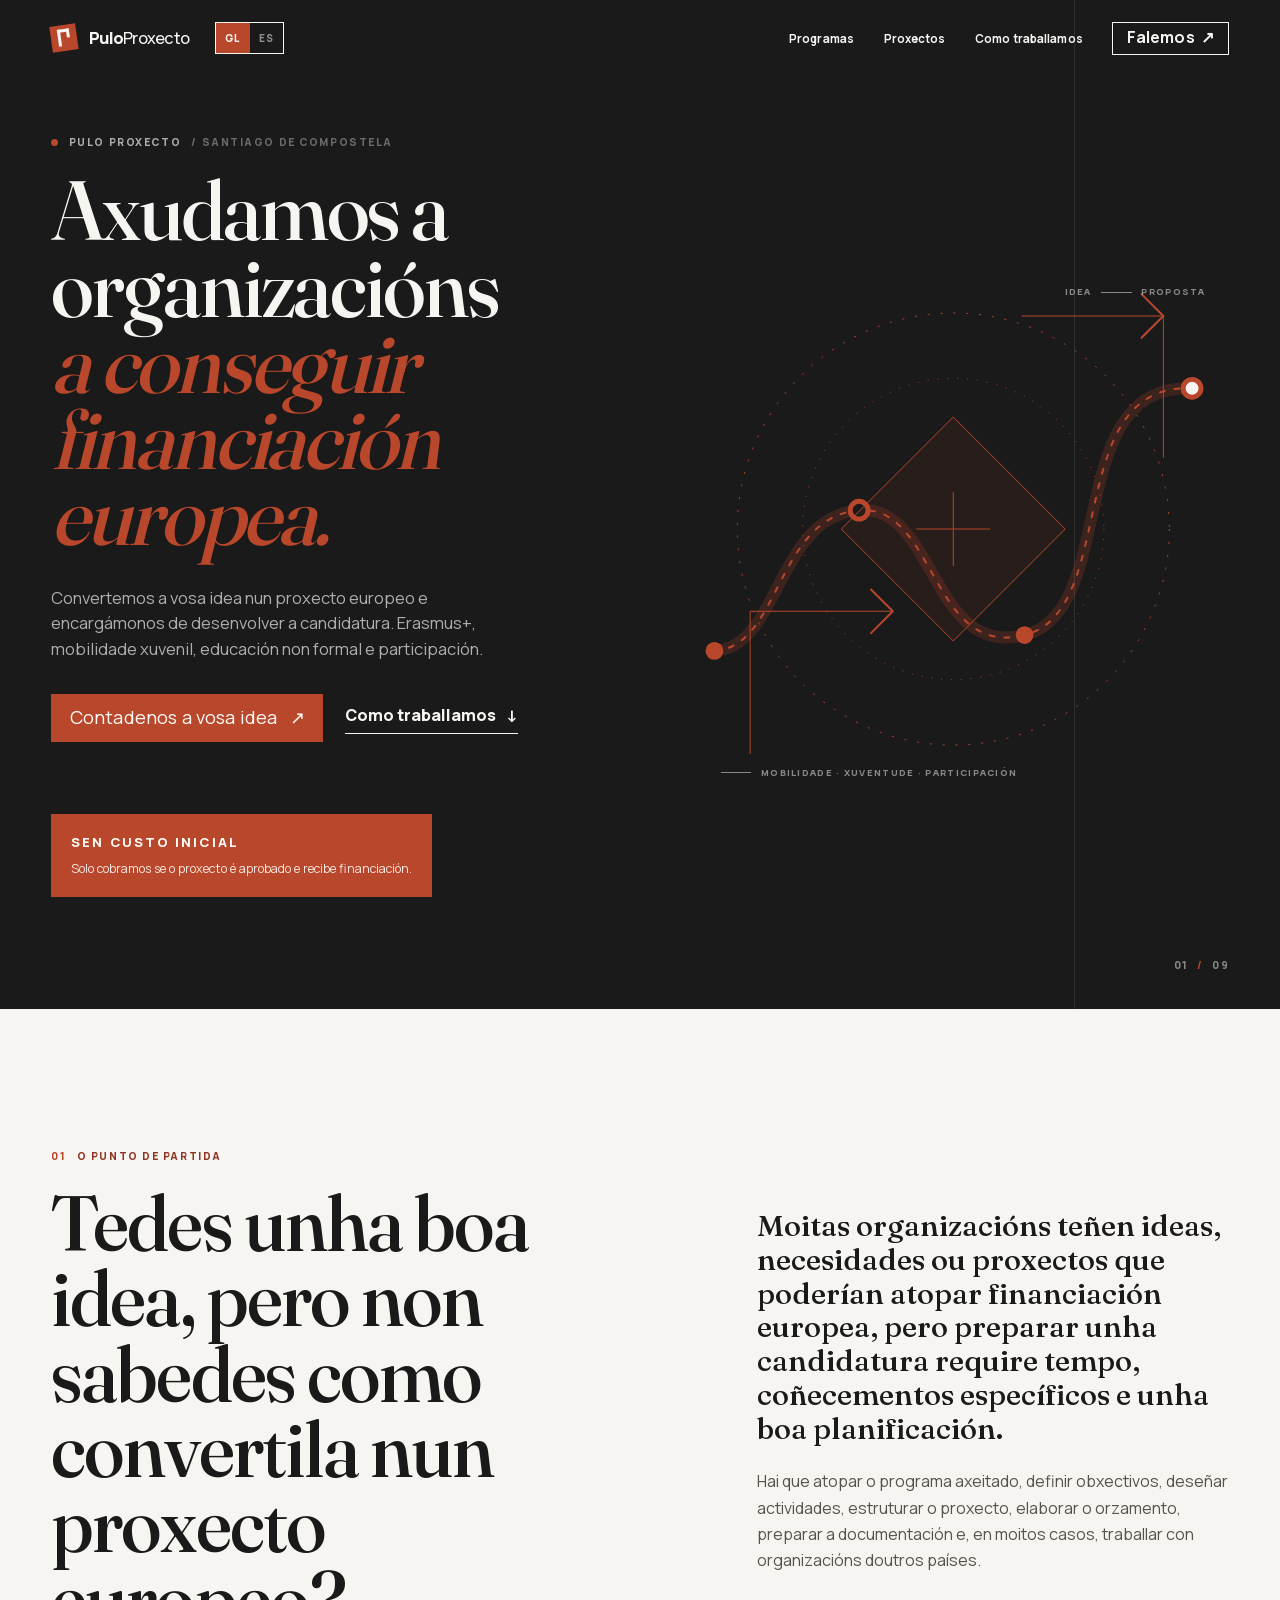
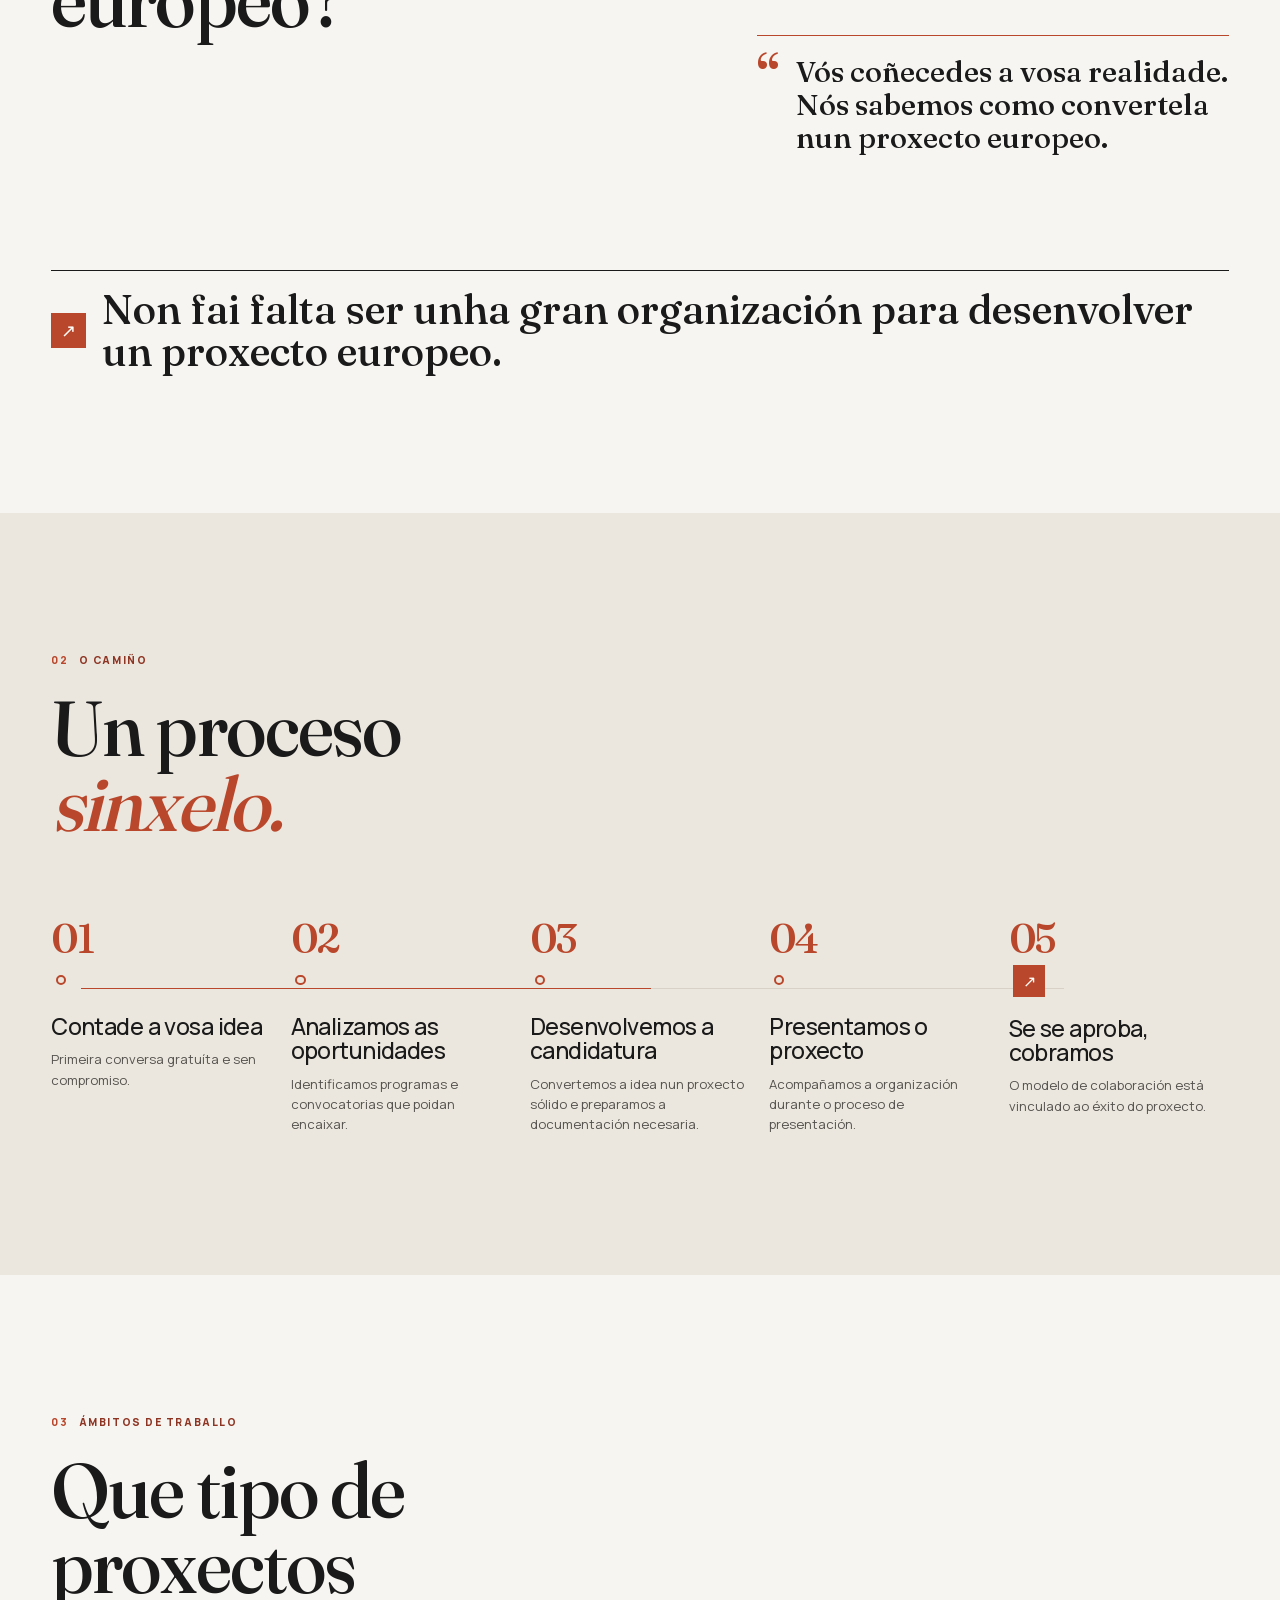
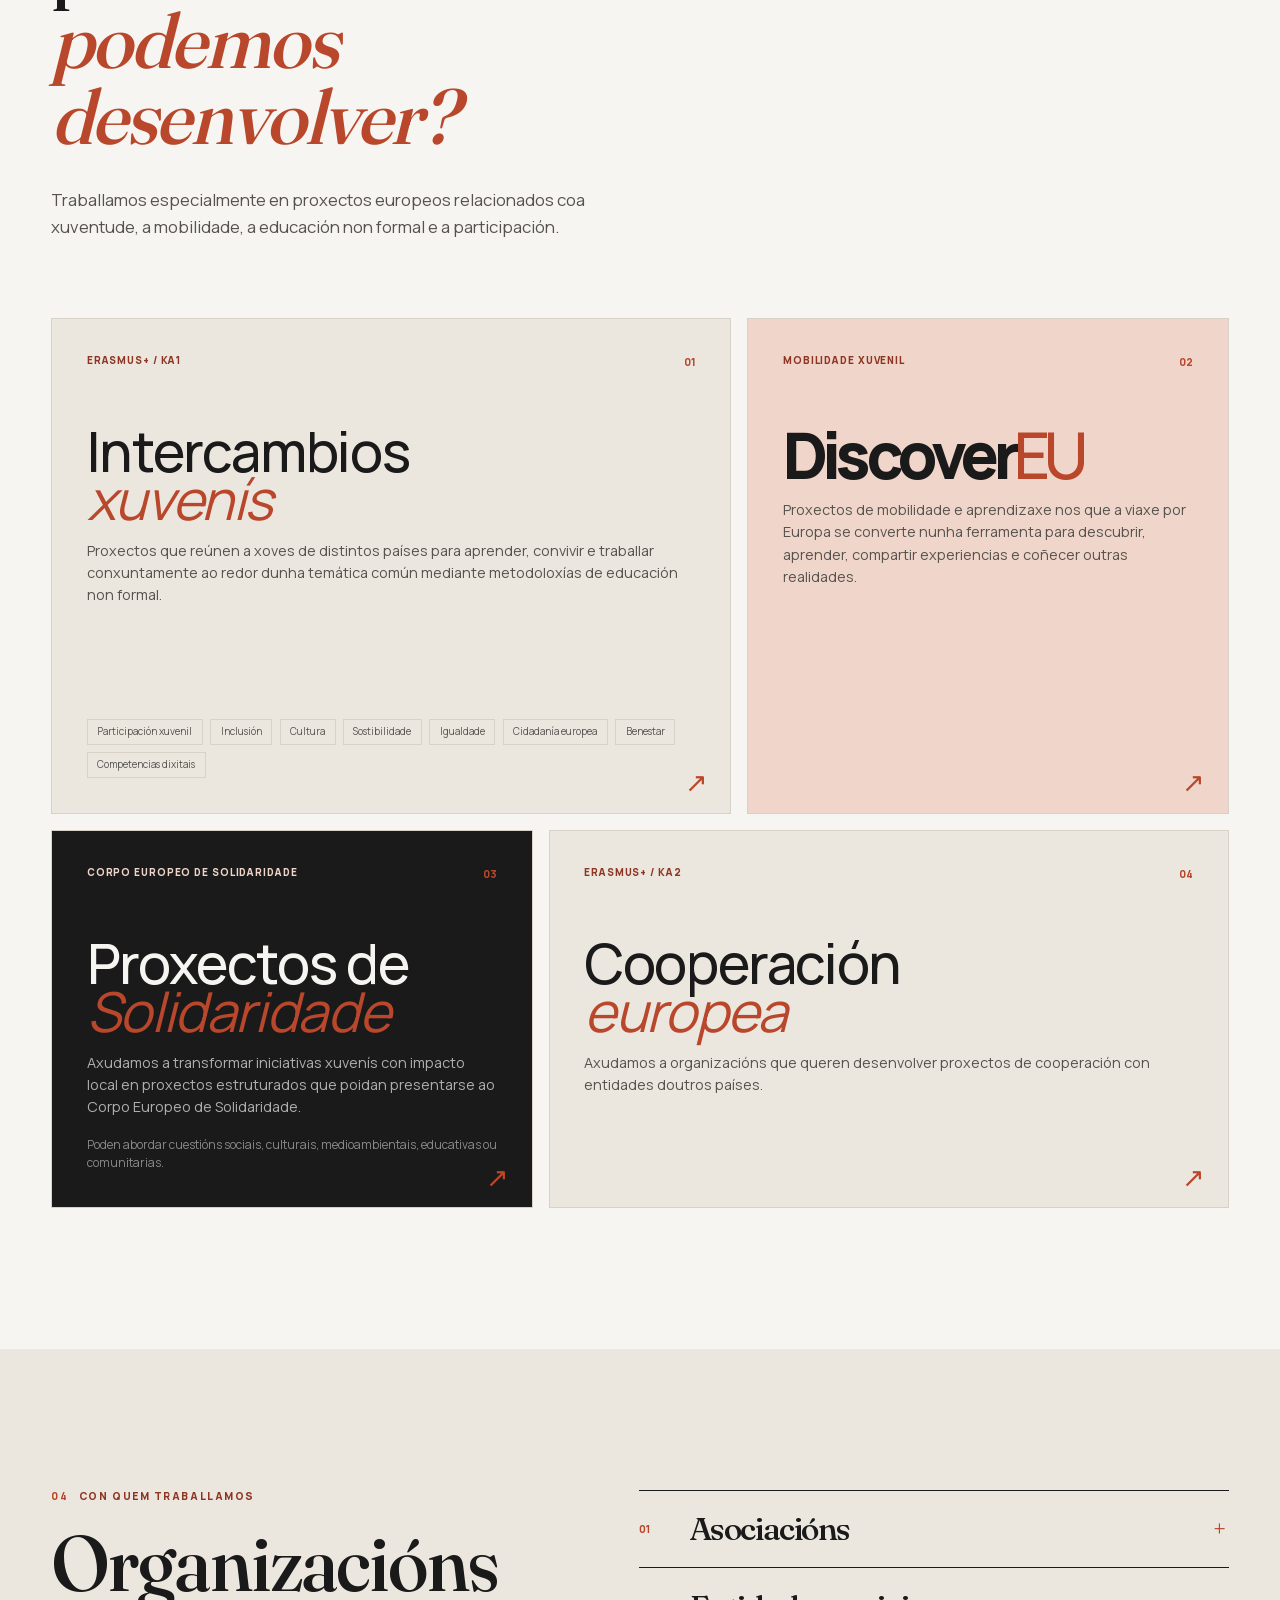
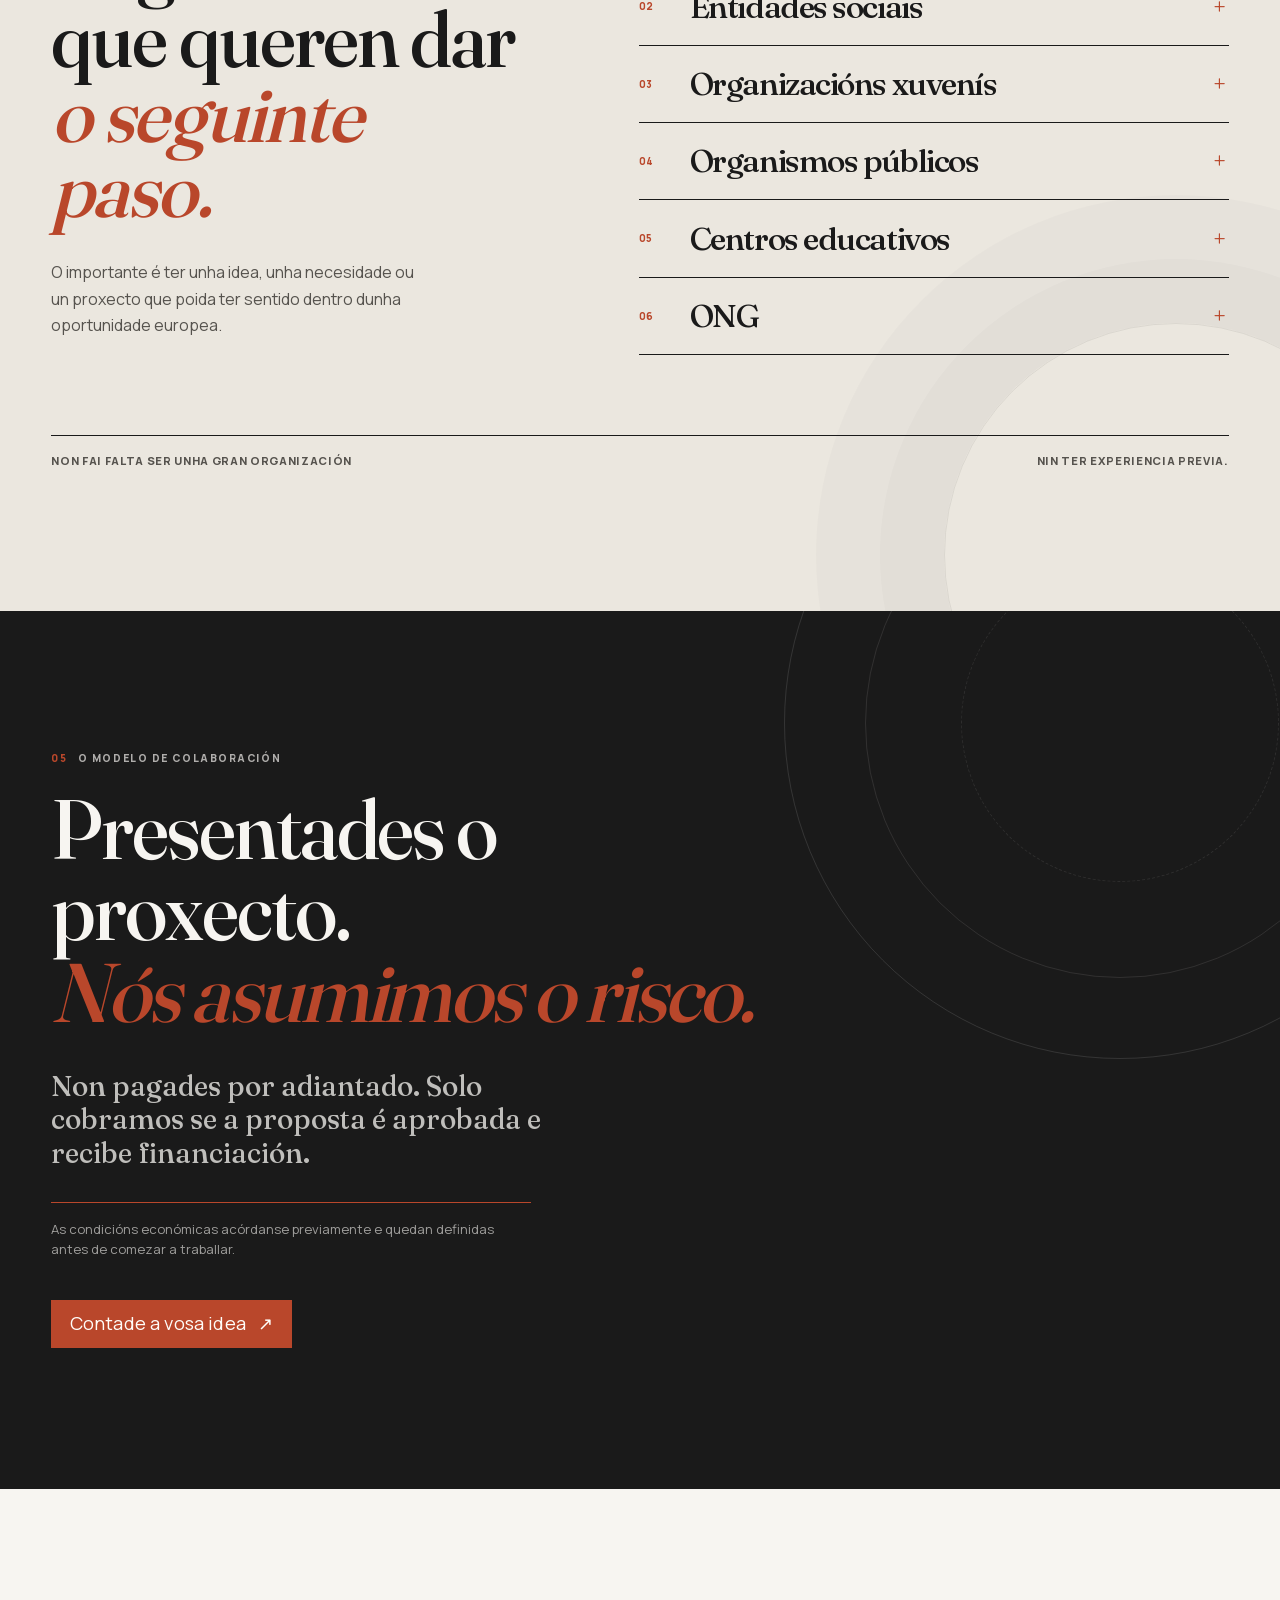
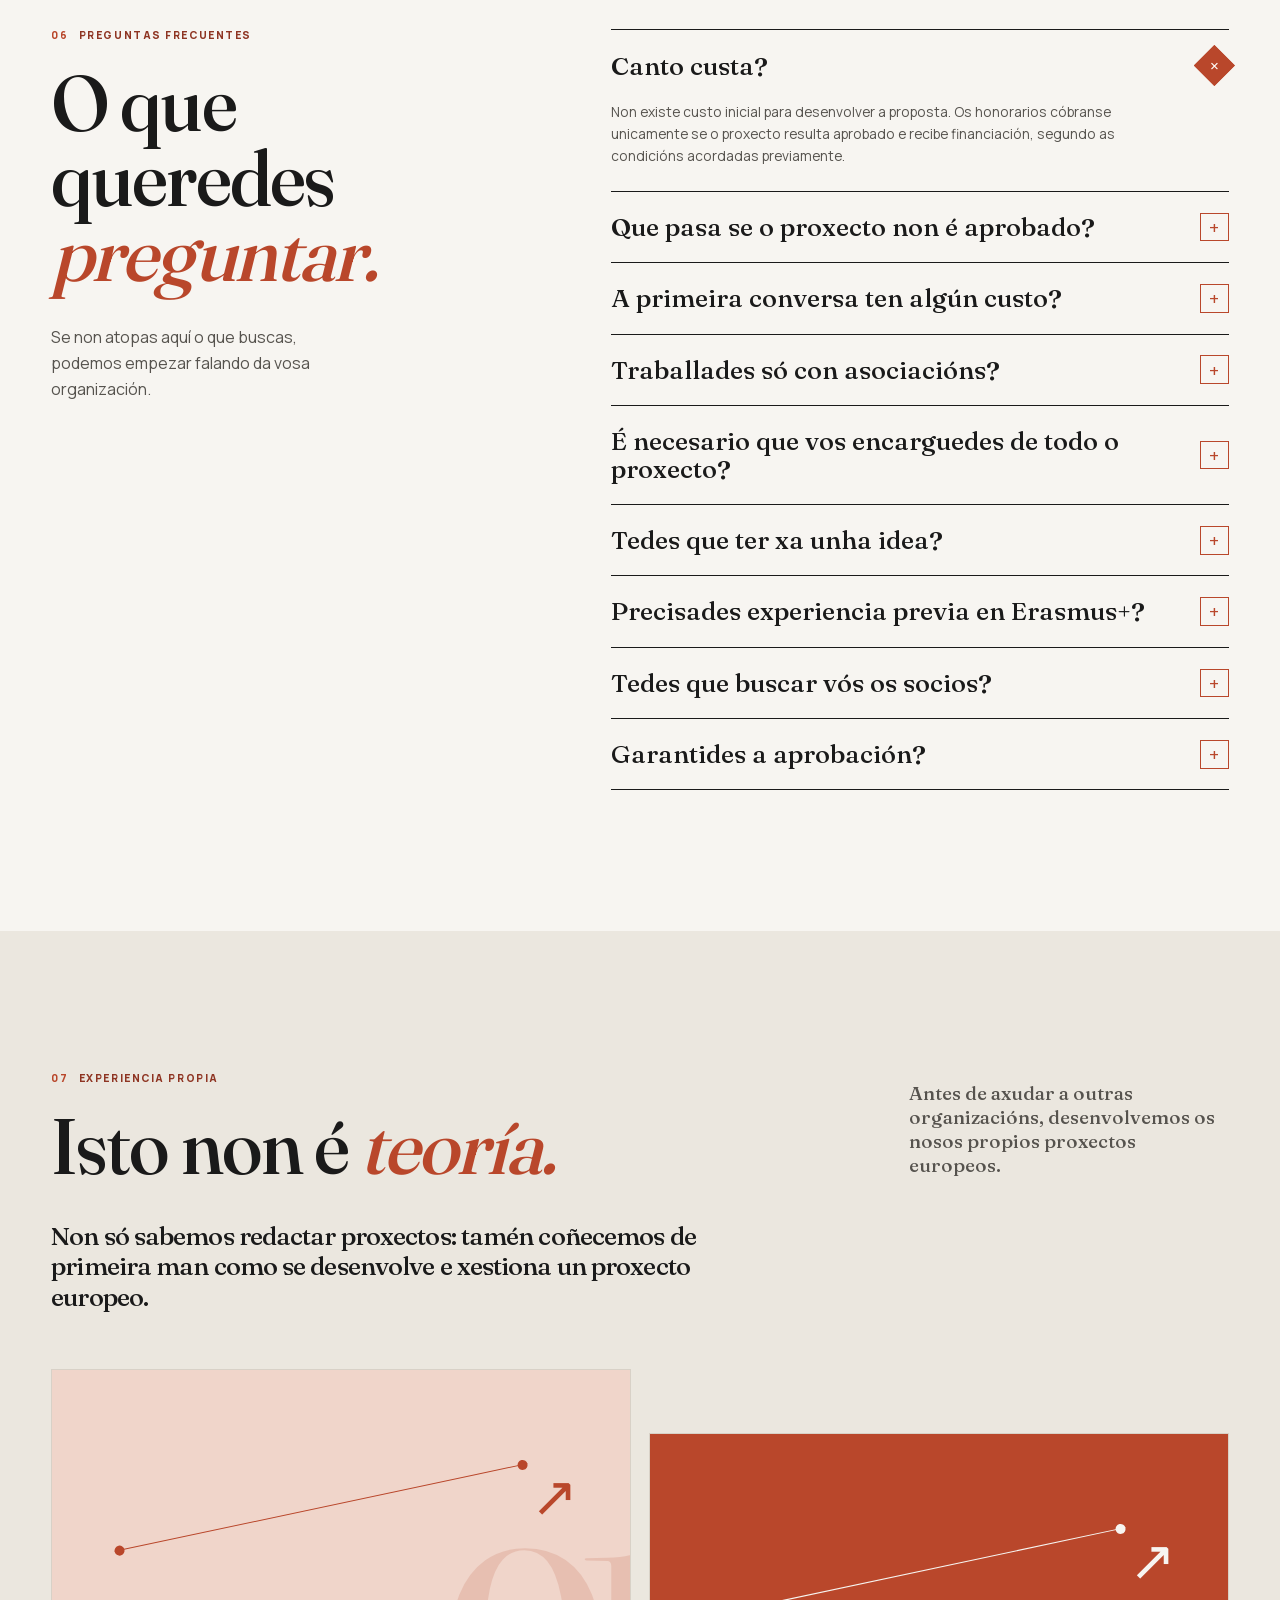
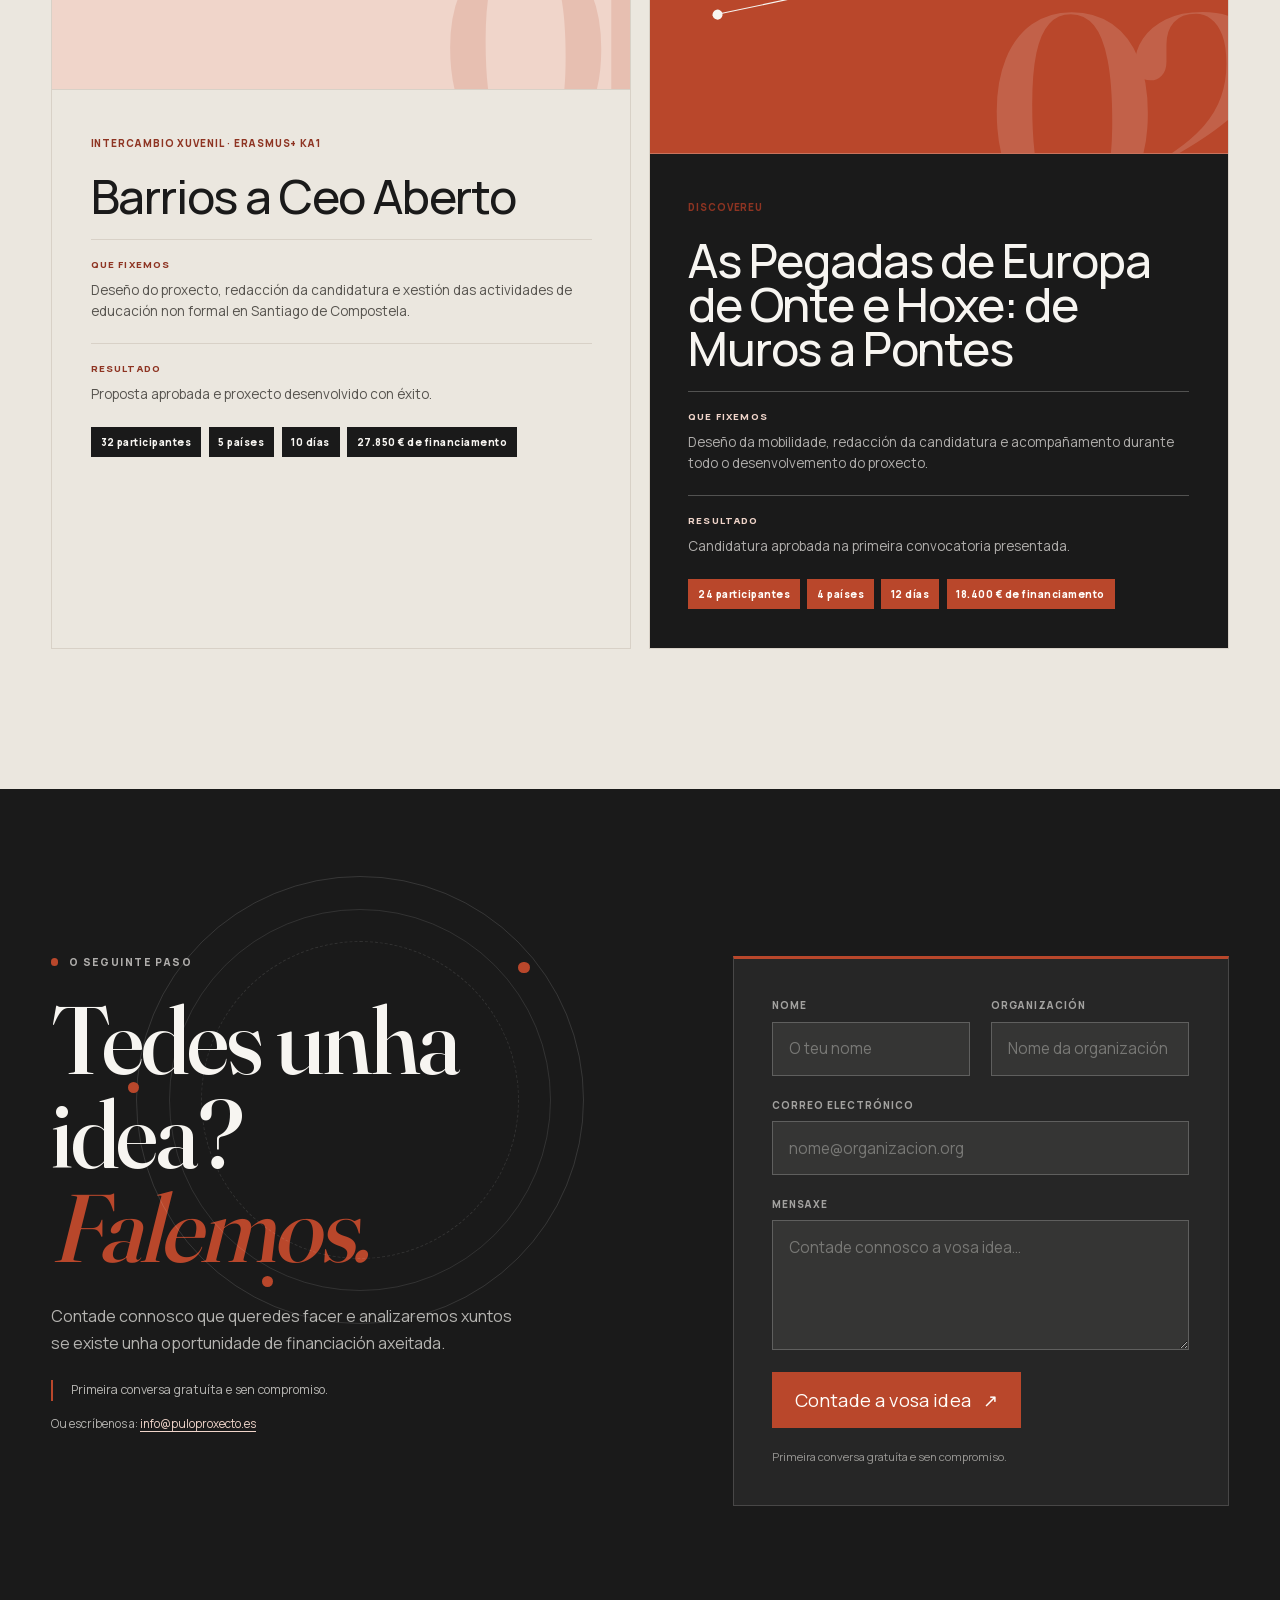
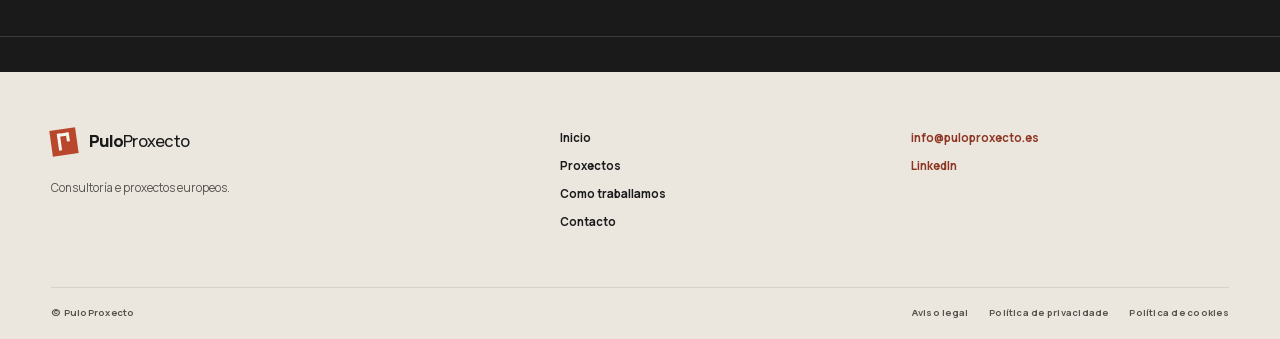
==== commit b5c67d67: "añadidas paginas legales" ====
--- a/index.html
+++ b/index.html
@@ -388,8 +388,7 @@
     </div>
     <div class="container footer-bottom">
       <span>© PuloProxecto</span>
-      <div><a href="#" data-i18n="footer.legal1">[AVISO LEGAL]</a><a href="#" data-i18n="footer.legal2">[POLÍTICA DE PRIVACIDADE]</a></div>
-      <span data-i18n="footer.legal3">[RAZÓN SOCIAL / CIF / DATOS LEGAIS]</span>
+      <div><a href="aviso-legal.html" data-i18n="footer.legal1">Aviso legal</a><a href="politica-de-privacidade.html" data-i18n="footer.legal2">Política de privacidade</a><a href="politica-de-cookies.html" data-i18n="footer.legal4">Política de cookies</a></div>
     </div>
   </footer>
 
--- a/style.css
+++ b/style.css
@@ -493,3 +493,82 @@
   *, *::before, *::after { animation-duration: .01ms !important; animation-iteration-count: 1 !important; transition-duration: .01ms !important; }
   html.js-enabled .reveal { opacity: 1; transform: none; }
 }
+
+/* Paxinas legais */
+.legal {
+  padding-top: calc(var(--header-height) + clamp(3rem, 8vw, 5.5rem));
+  padding-bottom: var(--section-space);
+}
+
+.legal-body { max-width: 46rem; }
+
+.legal h1 {
+  margin: 0 0 2rem;
+  font-size: clamp(2.2rem, 5vw, 3.4rem);
+  line-height: 1;
+}
+
+.legal h2 {
+  max-width: none;
+  margin: 2.75rem 0 .75rem;
+  font-size: clamp(1.35rem, 2.4vw, 1.8rem);
+  line-height: 1.15;
+}
+
+.legal h3 {
+  margin: 1.75rem 0 .5rem;
+  font-family: var(--sans);
+  font-size: 1.05rem;
+}
+
+.legal p, .legal li { color: var(--ink-soft); }
+
+.legal p { margin: 0 0 1rem; }
+
+.legal ul { margin: 0 0 1rem; padding-left: 1.25rem; }
+.legal li { margin-bottom: .35rem; }
+
+.legal a { color: var(--accent); border-bottom: 1px solid currentColor; }
+.legal strong { color: var(--ink); }
+
+.legal table {
+  width: 100%;
+  margin: 1rem 0 1.5rem;
+  border-collapse: collapse;
+  font-size: .85rem;
+}
+
+.legal th, .legal td {
+  padding: .5rem .6rem;
+  border: 1px solid var(--line);
+  text-align: left;
+  vertical-align: top;
+}
+
+.legal th { background: var(--paper-alt); color: var(--ink); font-weight: 800; }
+
+.legal-update {
+  margin-top: 3rem;
+  padding-top: 1rem;
+  border-top: 1px solid var(--line);
+  font-size: .85rem;
+}
+
+.legal-footer {
+  padding: 1.5rem 0 2.5rem;
+  border-top: 1px solid var(--line);
+  font-size: .85rem;
+  color: var(--ink-soft);
+}
+
+.legal-footer .container {
+  display: flex;
+  flex-wrap: wrap;
+  gap: 1rem;
+  align-items: center;
+  justify-content: space-between;
+}
+
+.legal-footer nav { display: flex; flex-wrap: wrap; gap: 1rem; }
+
+.legal-footer a { color: var(--ink); border-bottom: 1px solid var(--line); }
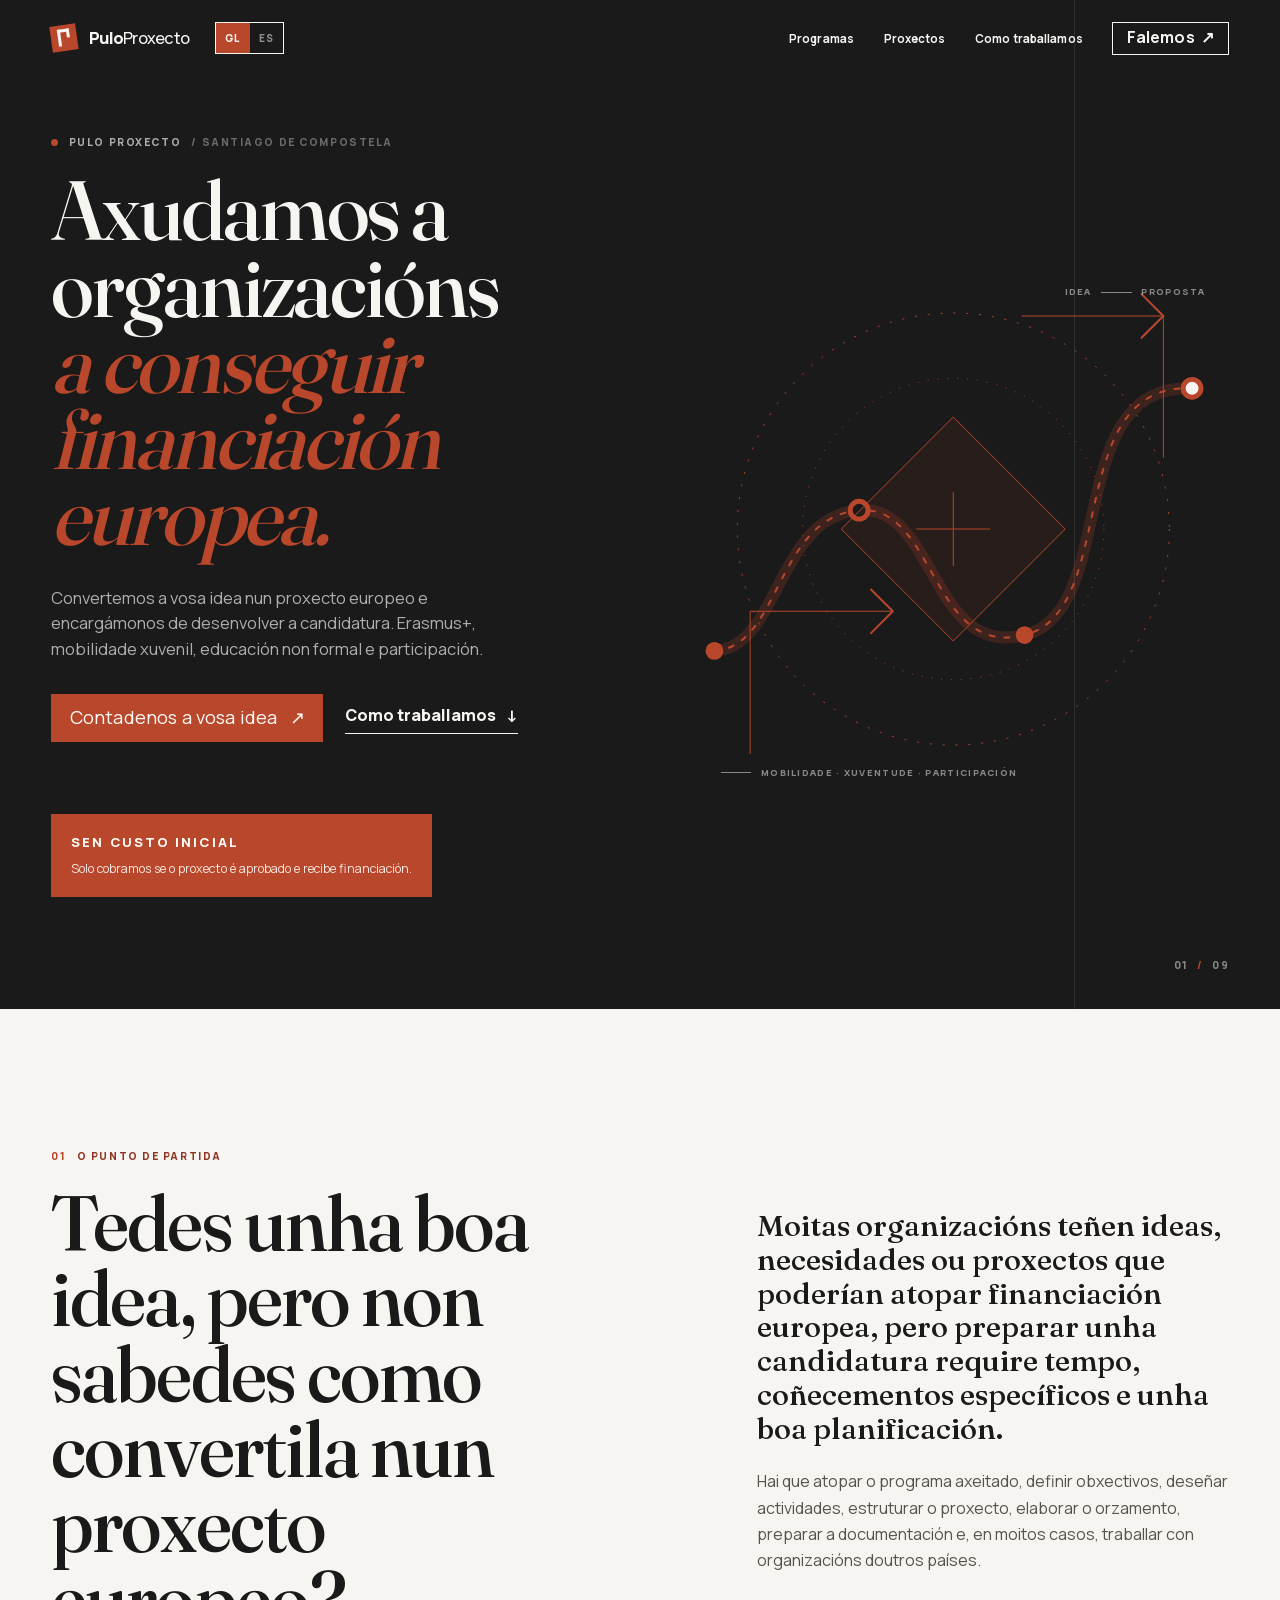
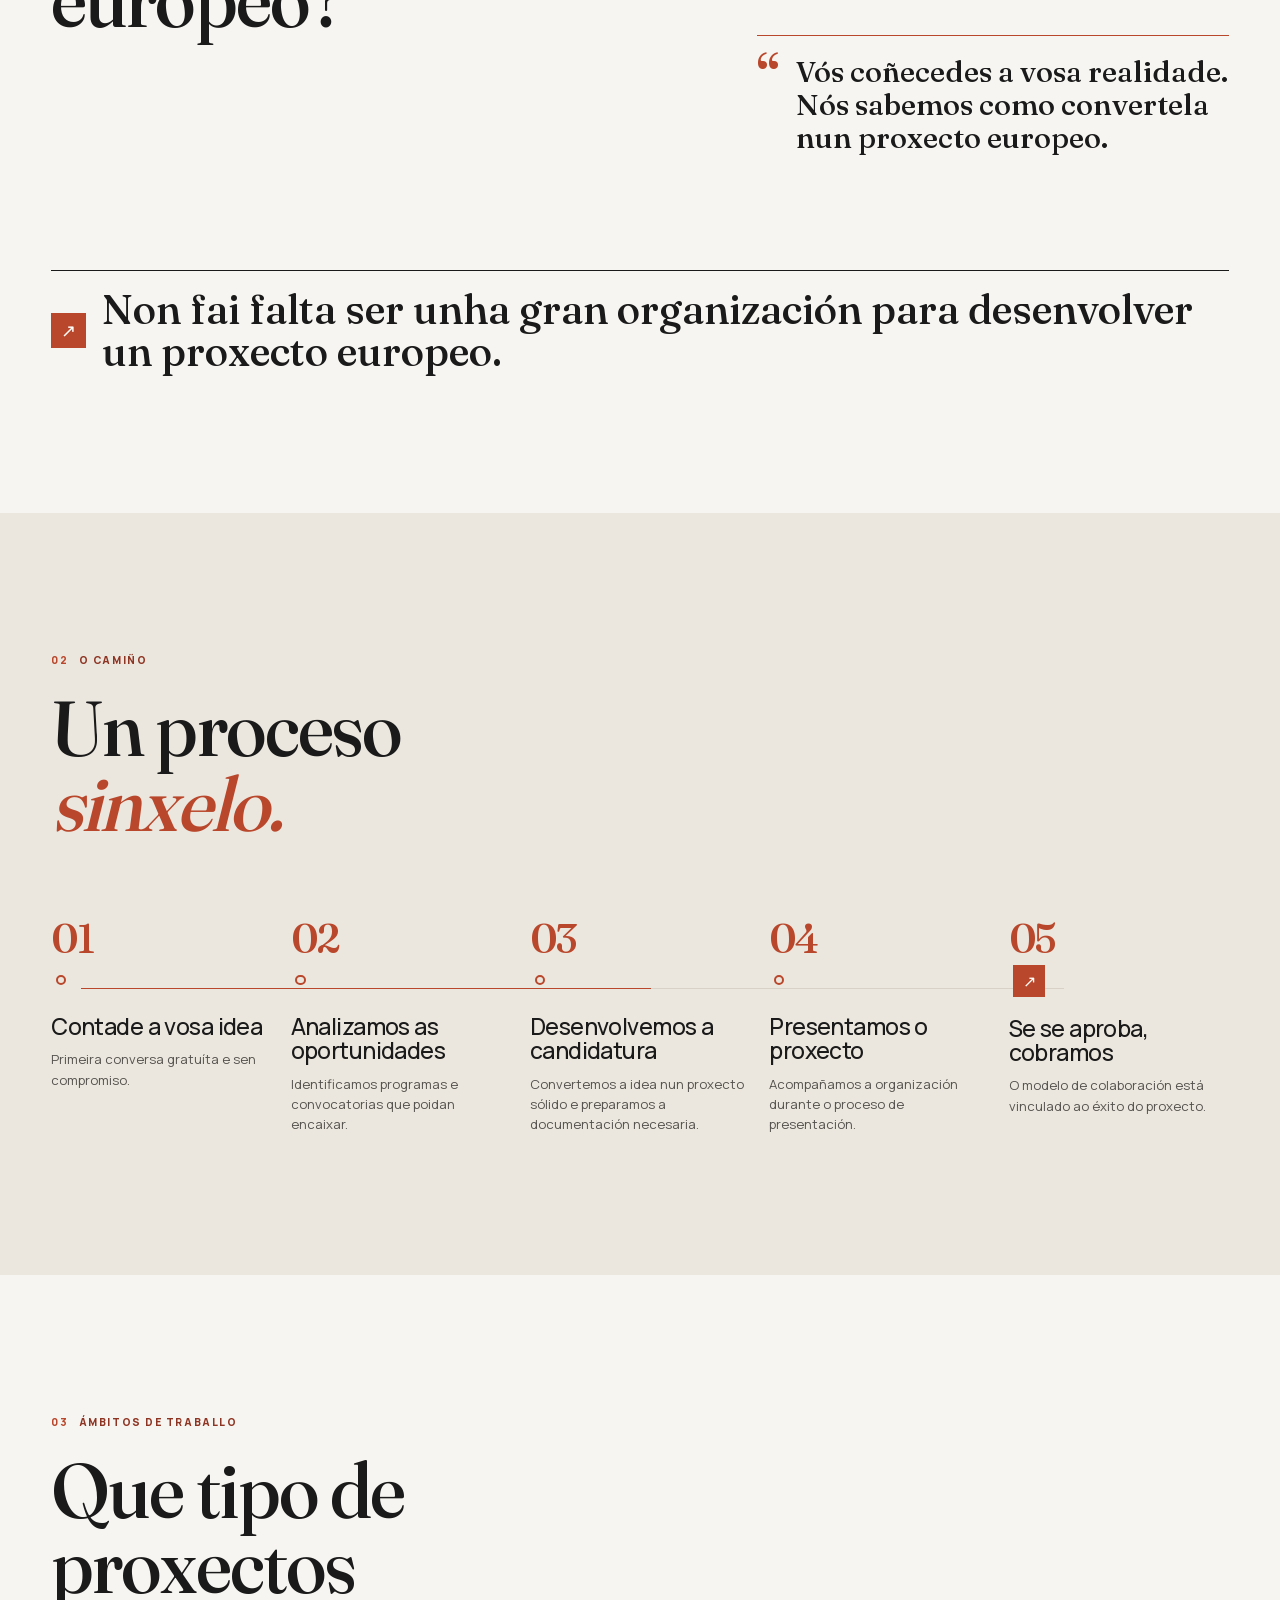
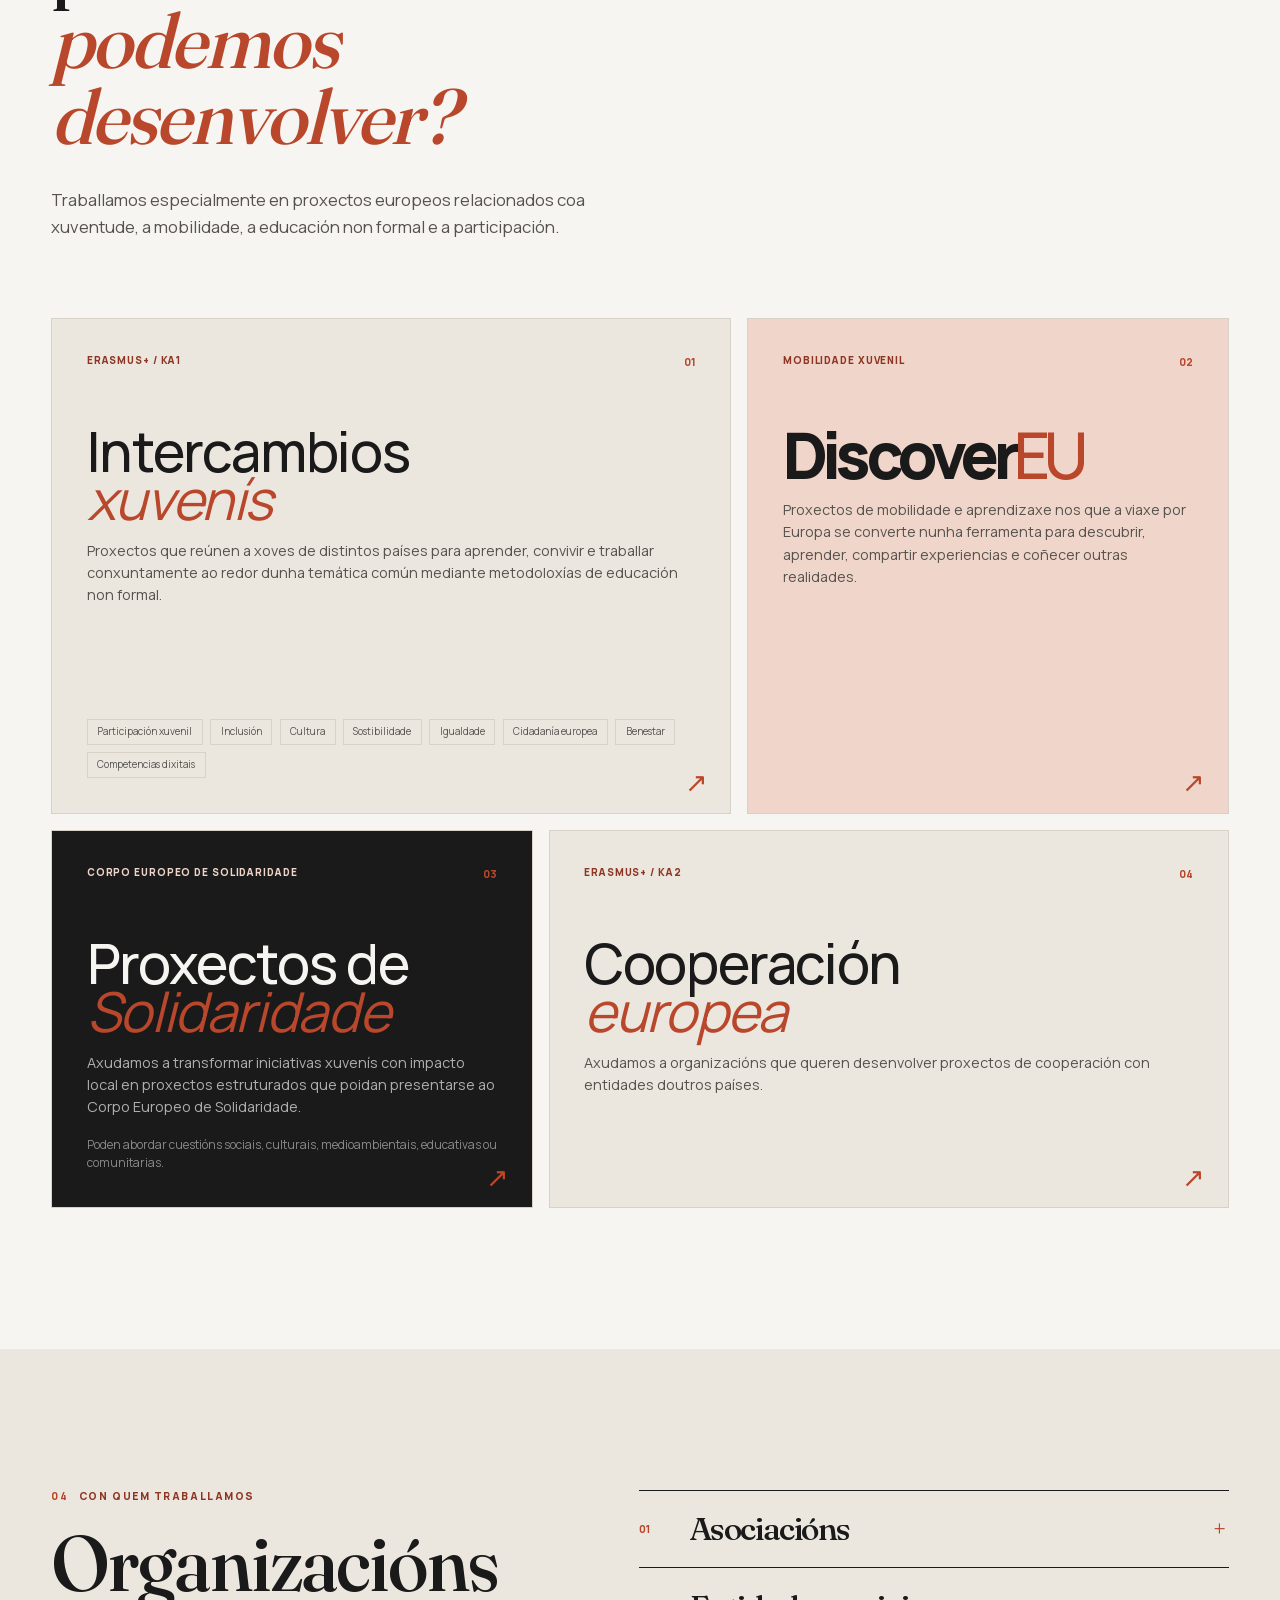
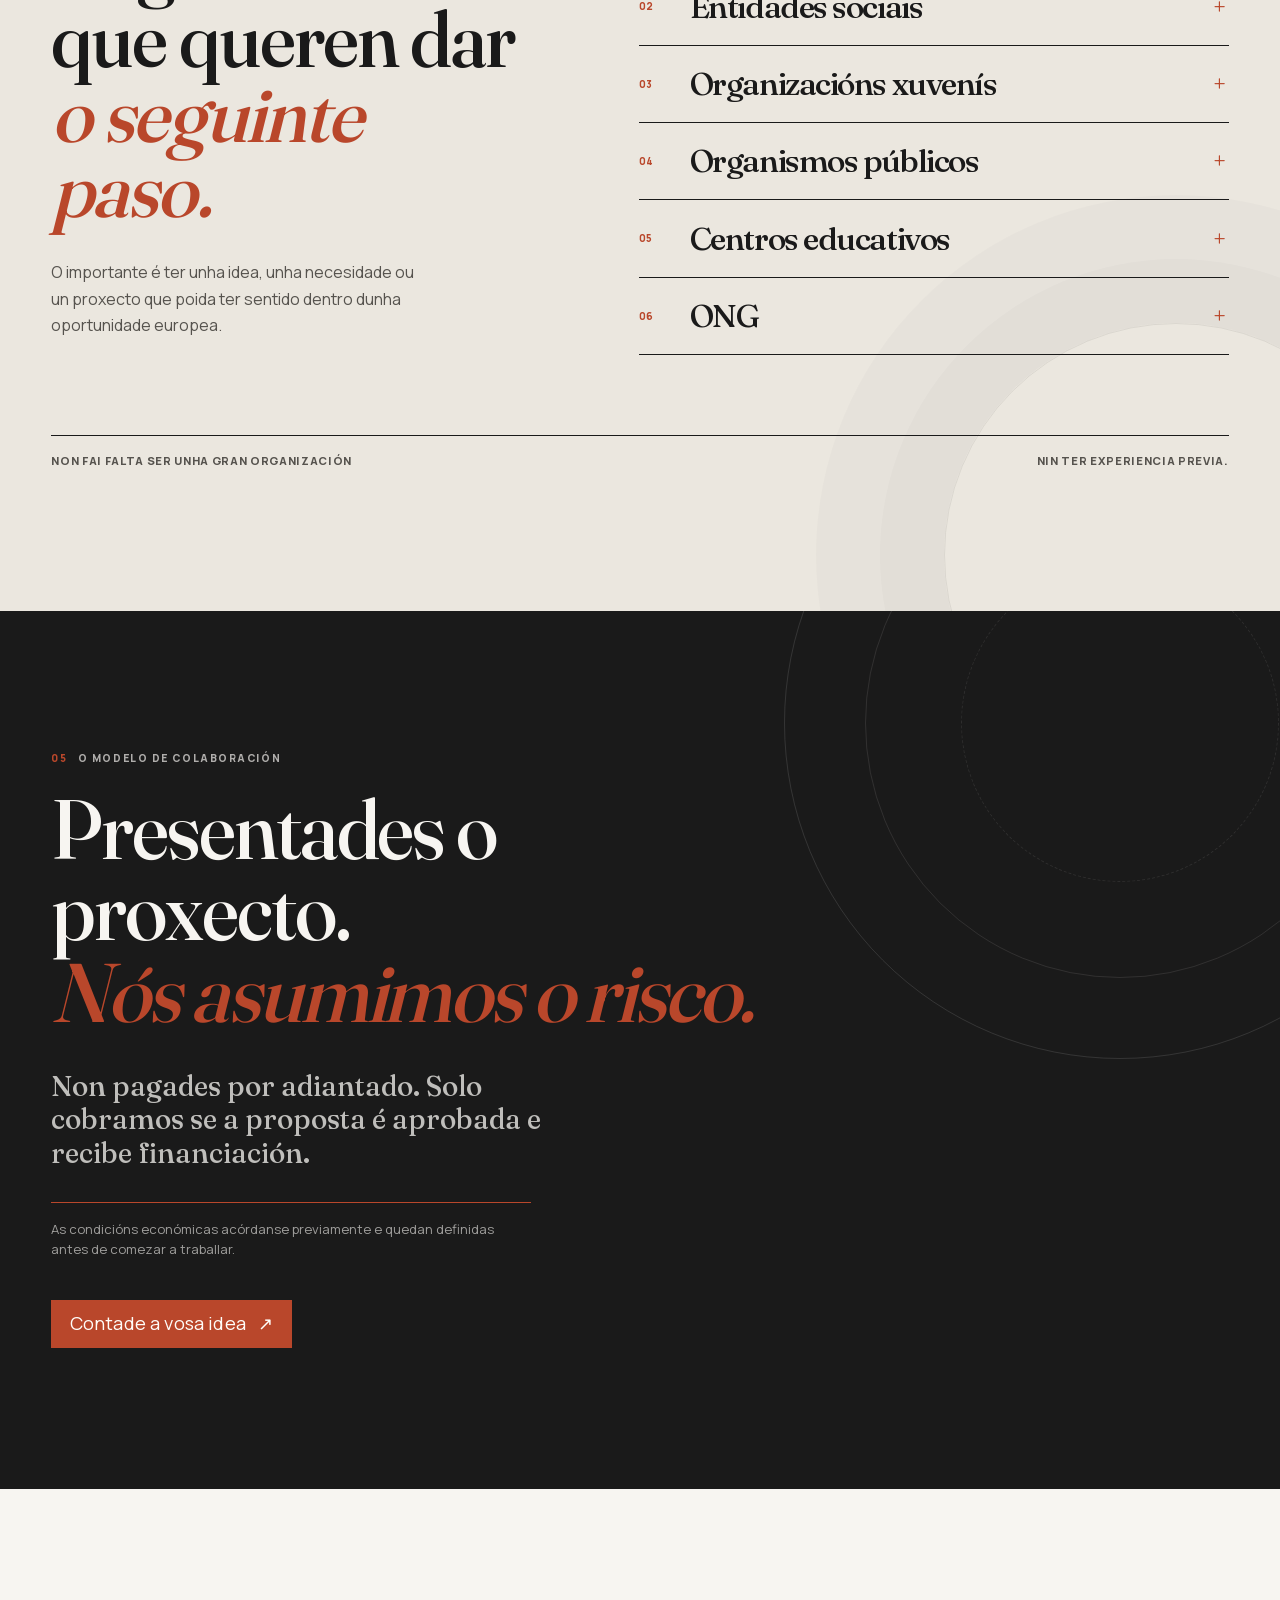
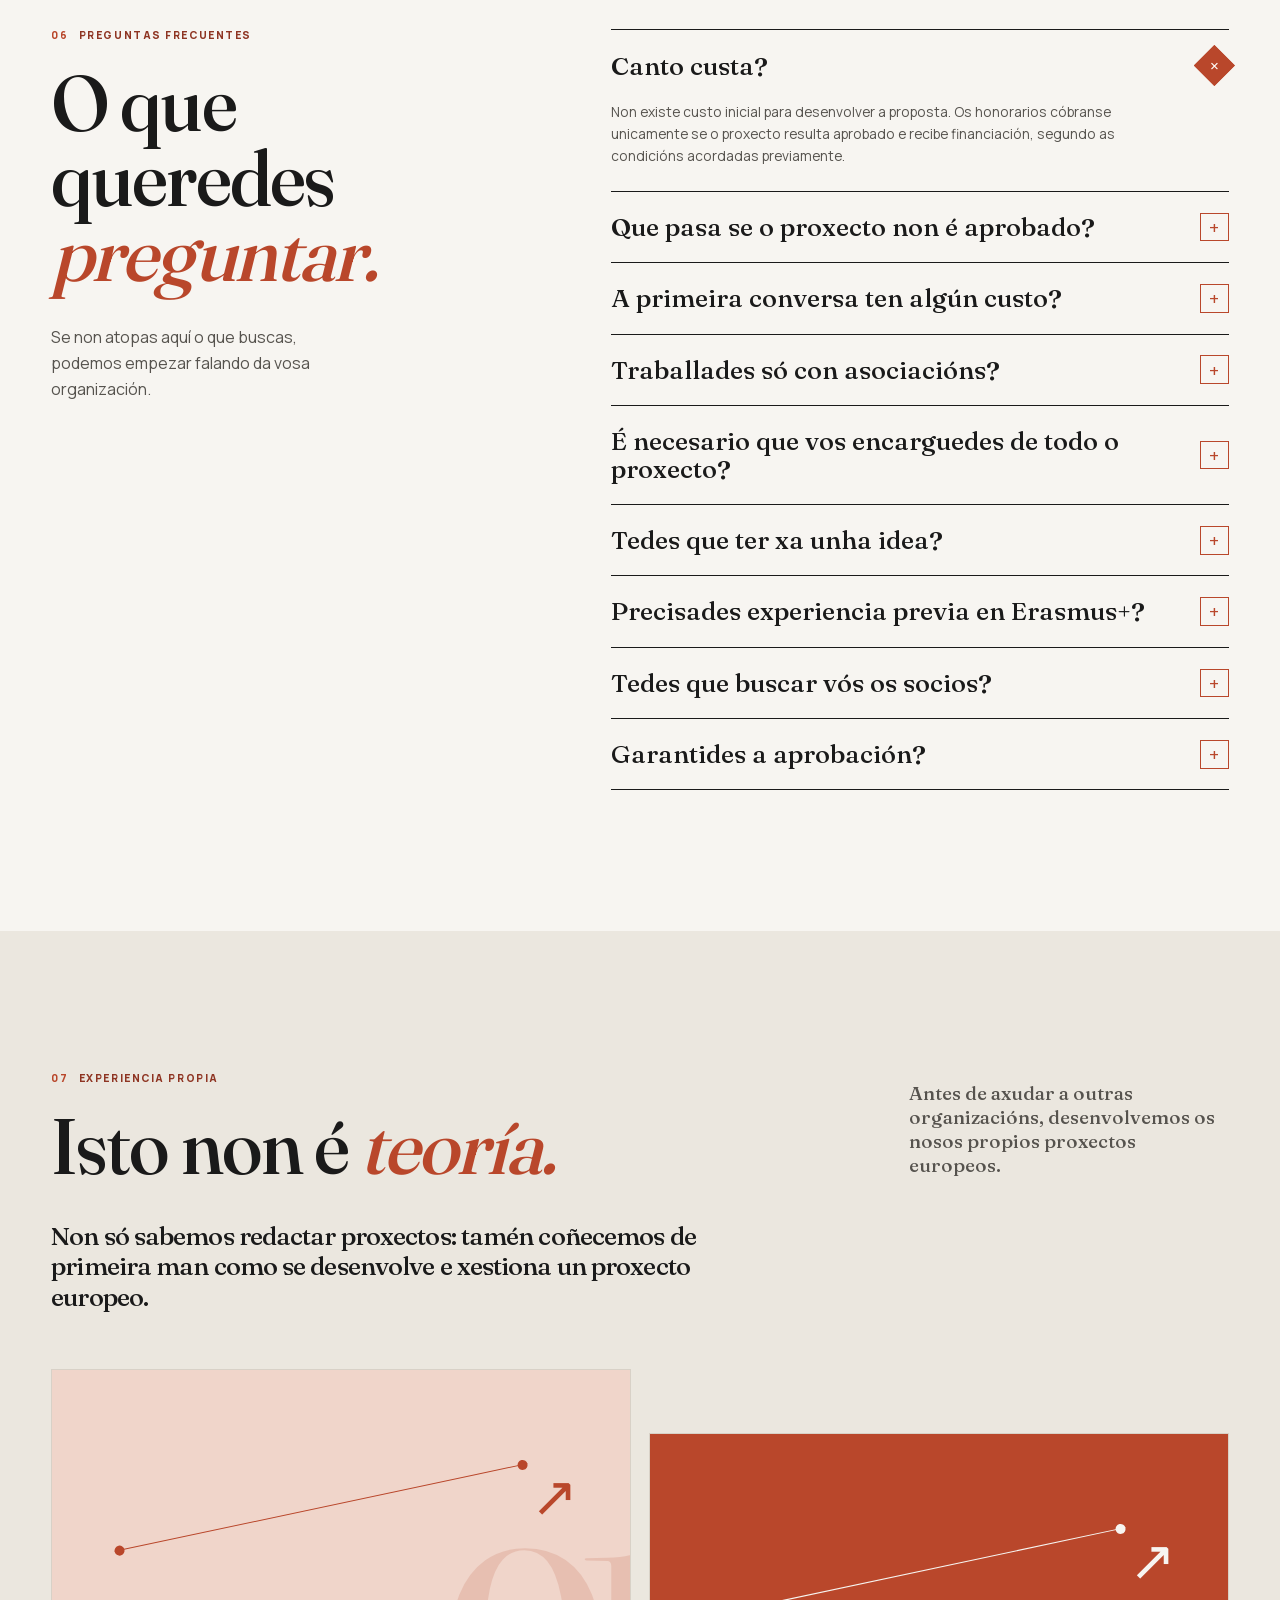
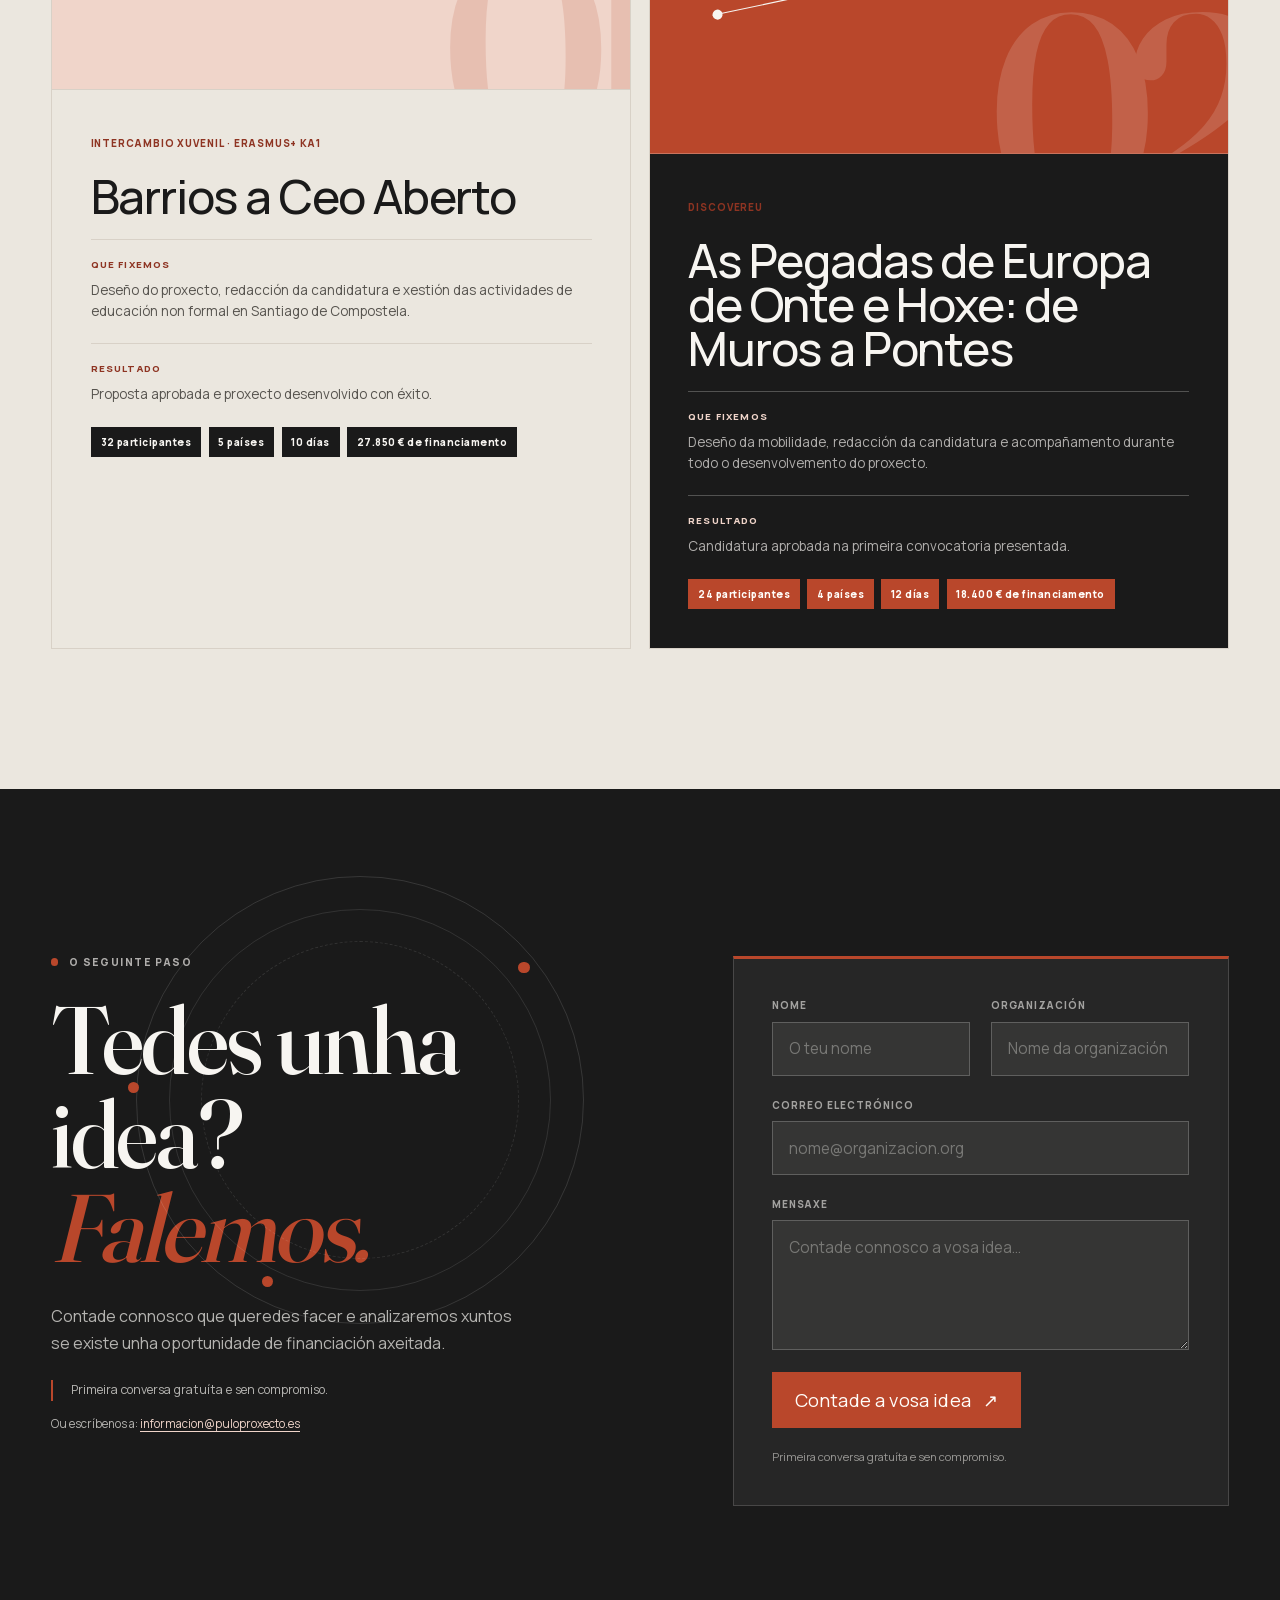
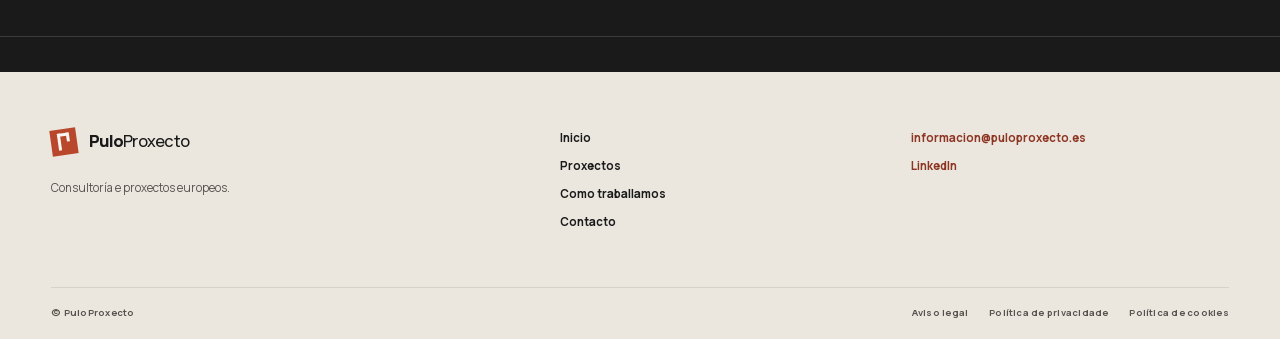
==== commit 77c85cf3: "cambiar mail a informacion" ====
--- a/index.html
+++ b/index.html
@@ -34,7 +34,7 @@
     "url": "https://puloproxecto.es",
     "logo": "https://puloproxecto.es/images/logo-pulo-proxecto-250.png",
     "sameAs": ["https://www.linkedin.com/company/pulo-proxecto"],
-    "email": "info@puloproxecto.es",
+    "email": "informacion@puloproxecto.es",
     "address": {
       "@type": "PostalAddress",
       "addressLocality": "Santiago de Compostela",
@@ -323,7 +323,7 @@
           <h2 id="contact-title"><span data-i18n="cta.t1">Tedes unha idea?</span><br><em data-i18n="cta.t2">Falemos.</em></h2>
           <p class="cta-text" data-i18n="cta.text">Contade connosco que queredes facer e analizaremos xuntos se existe unha oportunidade de financiación axeitada.</p>
           <p class="cta-note" data-i18n="cta.note">Primeira conversa gratuíta e sen compromiso.</p>
-          <p class="cta-alt"><span data-i18n="cta.alt">Ou escríbenos a:</span> <a href="mailto:info@puloproxecto.es">info@puloproxecto.es</a></p>
+          <p class="cta-alt"><span data-i18n="cta.alt">Ou escríbenos a:</span> <a href="mailto:informacion@puloproxecto.es">informacion@puloproxecto.es</a></p>
         </div>
         <!-- Para o envío real, configura WEB3FORMS_KEY en js/config.js. -->
         <form class="contact-form" data-form novalidate>
@@ -358,7 +358,7 @@
             <p data-i18n="form.success">Grazas! Recibimos a vosa mensaxe e responderemos o antes posible.</p>
             <div class="form-success-actions">
               <button type="button" class="button button-ghost" data-copy><span data-i18n="form.copy">Copiar mensaxe</span></button>
-              <a class="button button-ghost" data-mailto href="mailto:info@puloproxecto.es"><span data-i18n="form.mailto">Enviar por correo</span> <span aria-hidden="true">↗</span></a>
+              <a class="button button-ghost" data-mailto href="mailto:informacion@puloproxecto.es"><span data-i18n="form.mailto">Enviar por correo</span> <span aria-hidden="true">↗</span></a>
             </div>
             <button type="button" class="form-reset" data-reset data-i18n="form.reset">Enviar outra mensaxe</button>
           </div>
@@ -382,7 +382,7 @@
       </nav>
       <div class="footer-contact">
         <!-- Substituír os placeholders polos datos definitivos. -->
-        <a href="mailto:info@puloproxecto.es">info@puloproxecto.es</a>
+        <a href="mailto:informacion@puloproxecto.es">informacion@puloproxecto.es</a>
         <a href="https://www.linkedin.com/company/pulo-proxecto">LinkedIn</a>
       </div>
     </div>
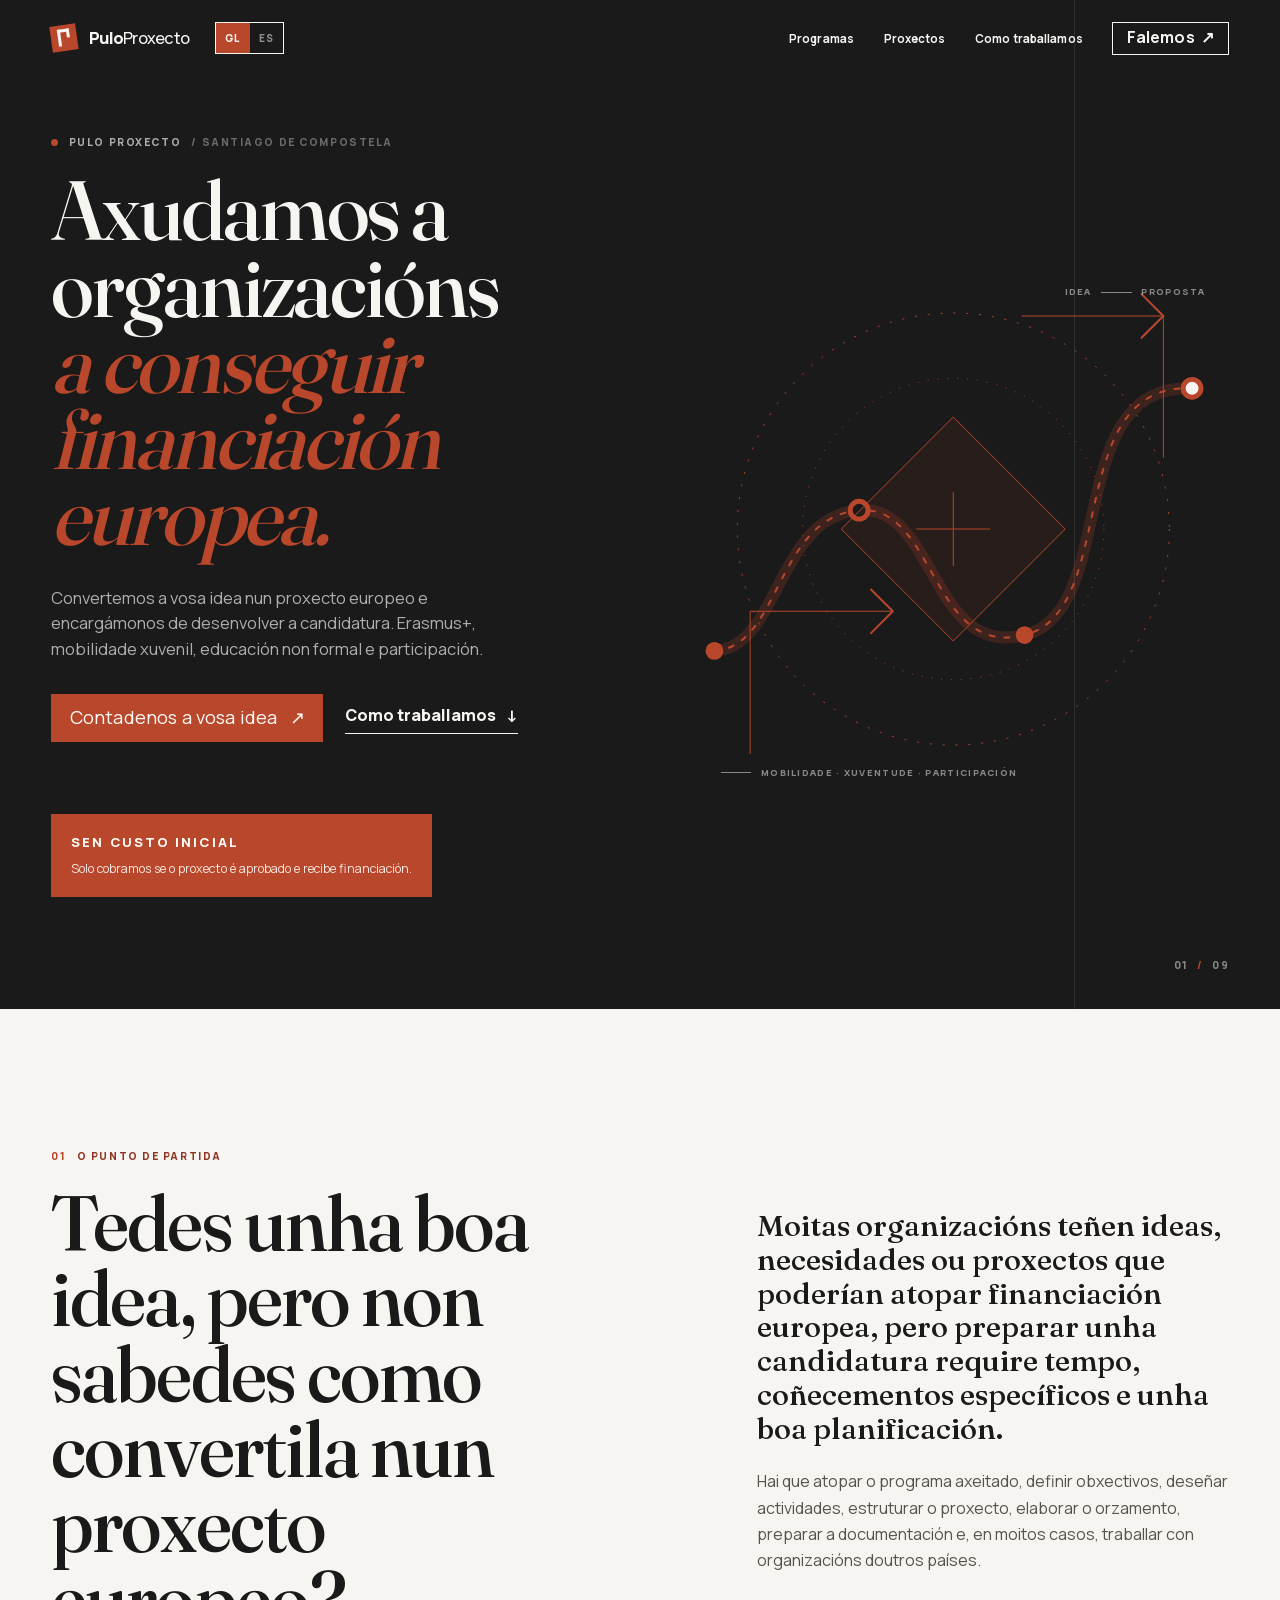
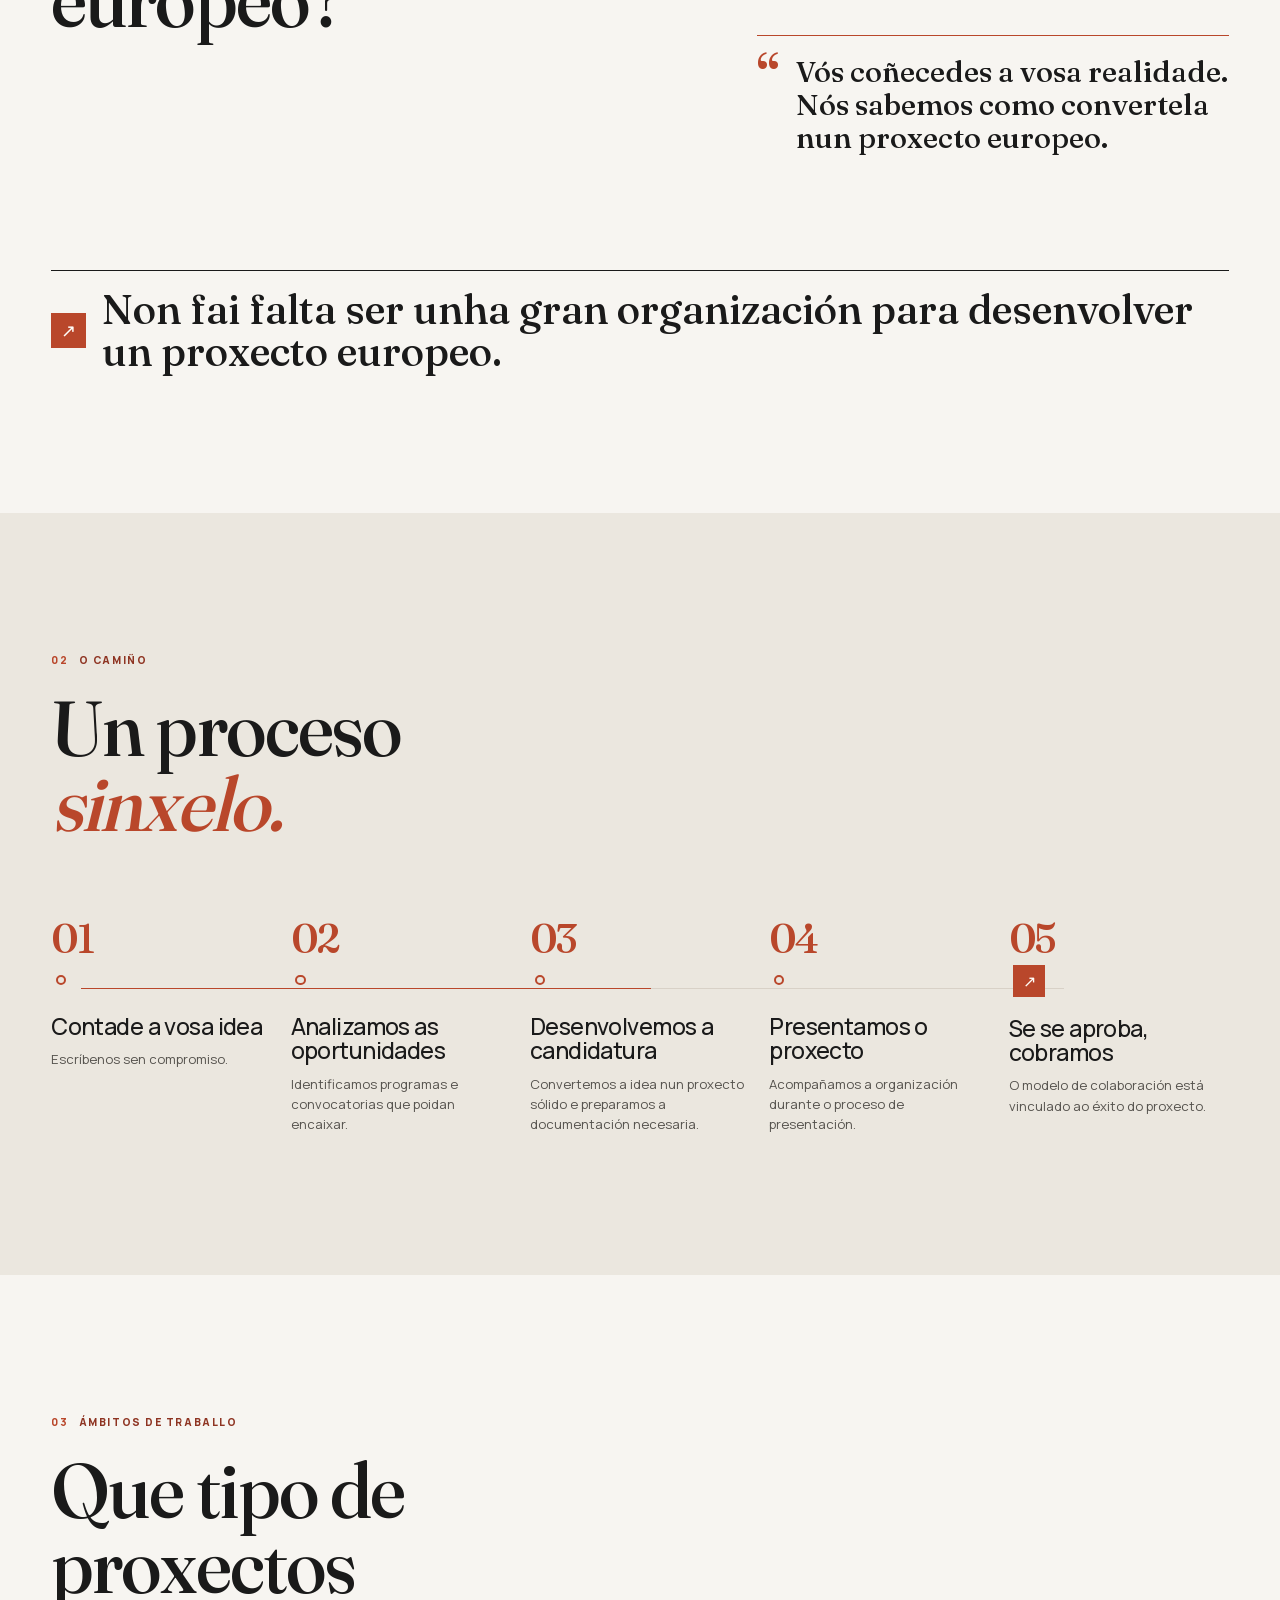
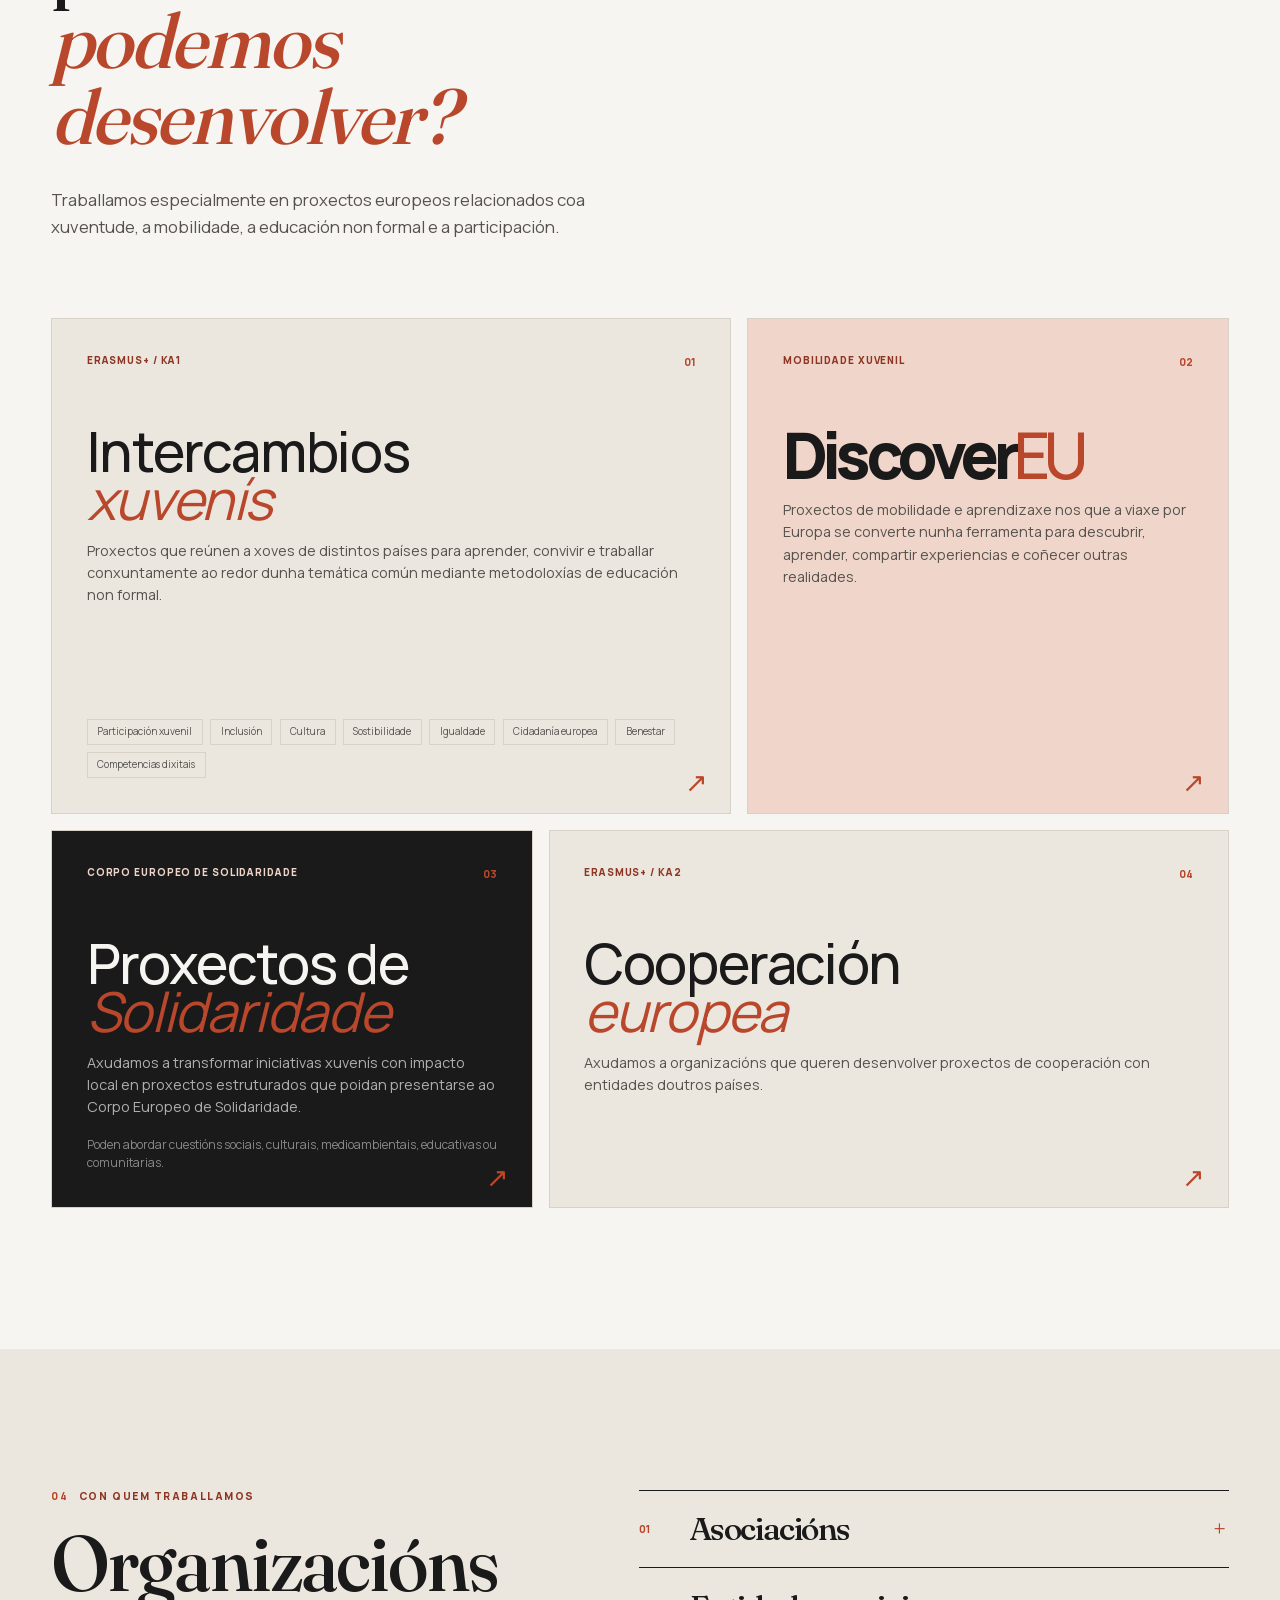
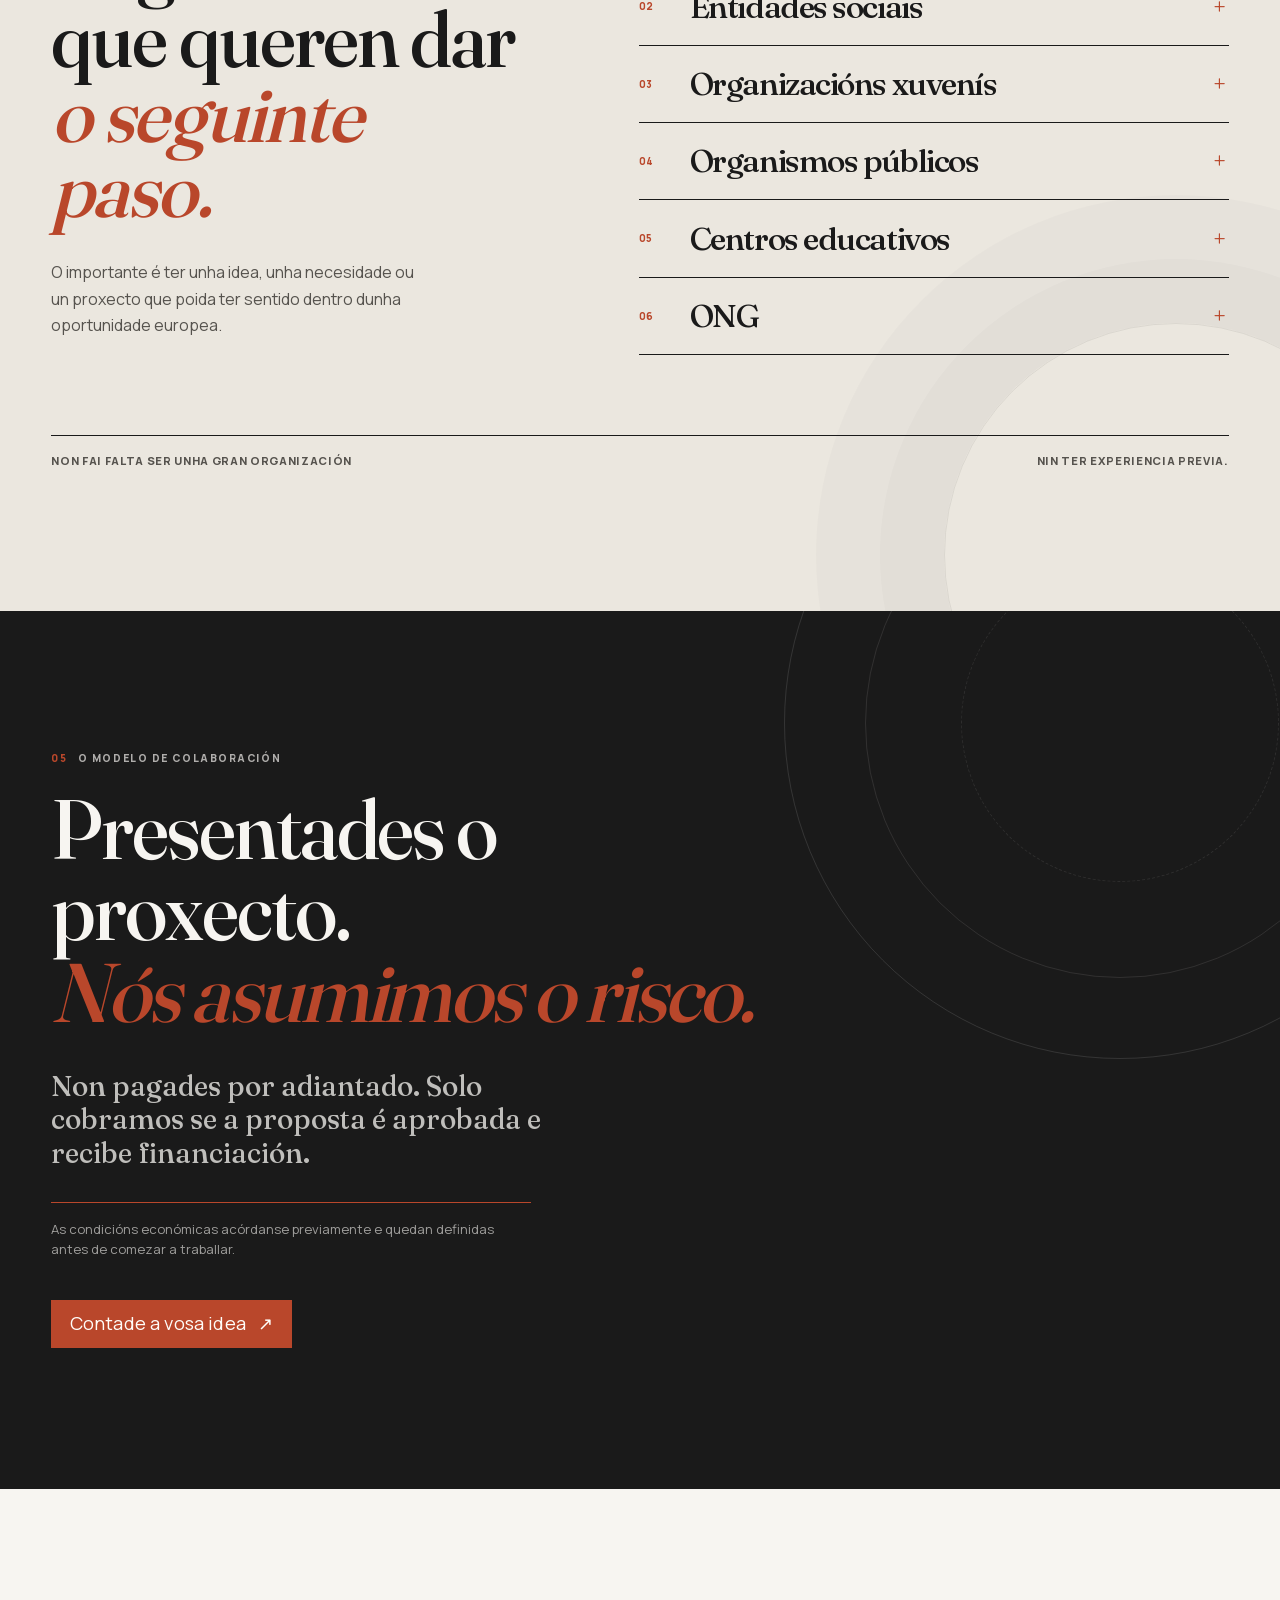
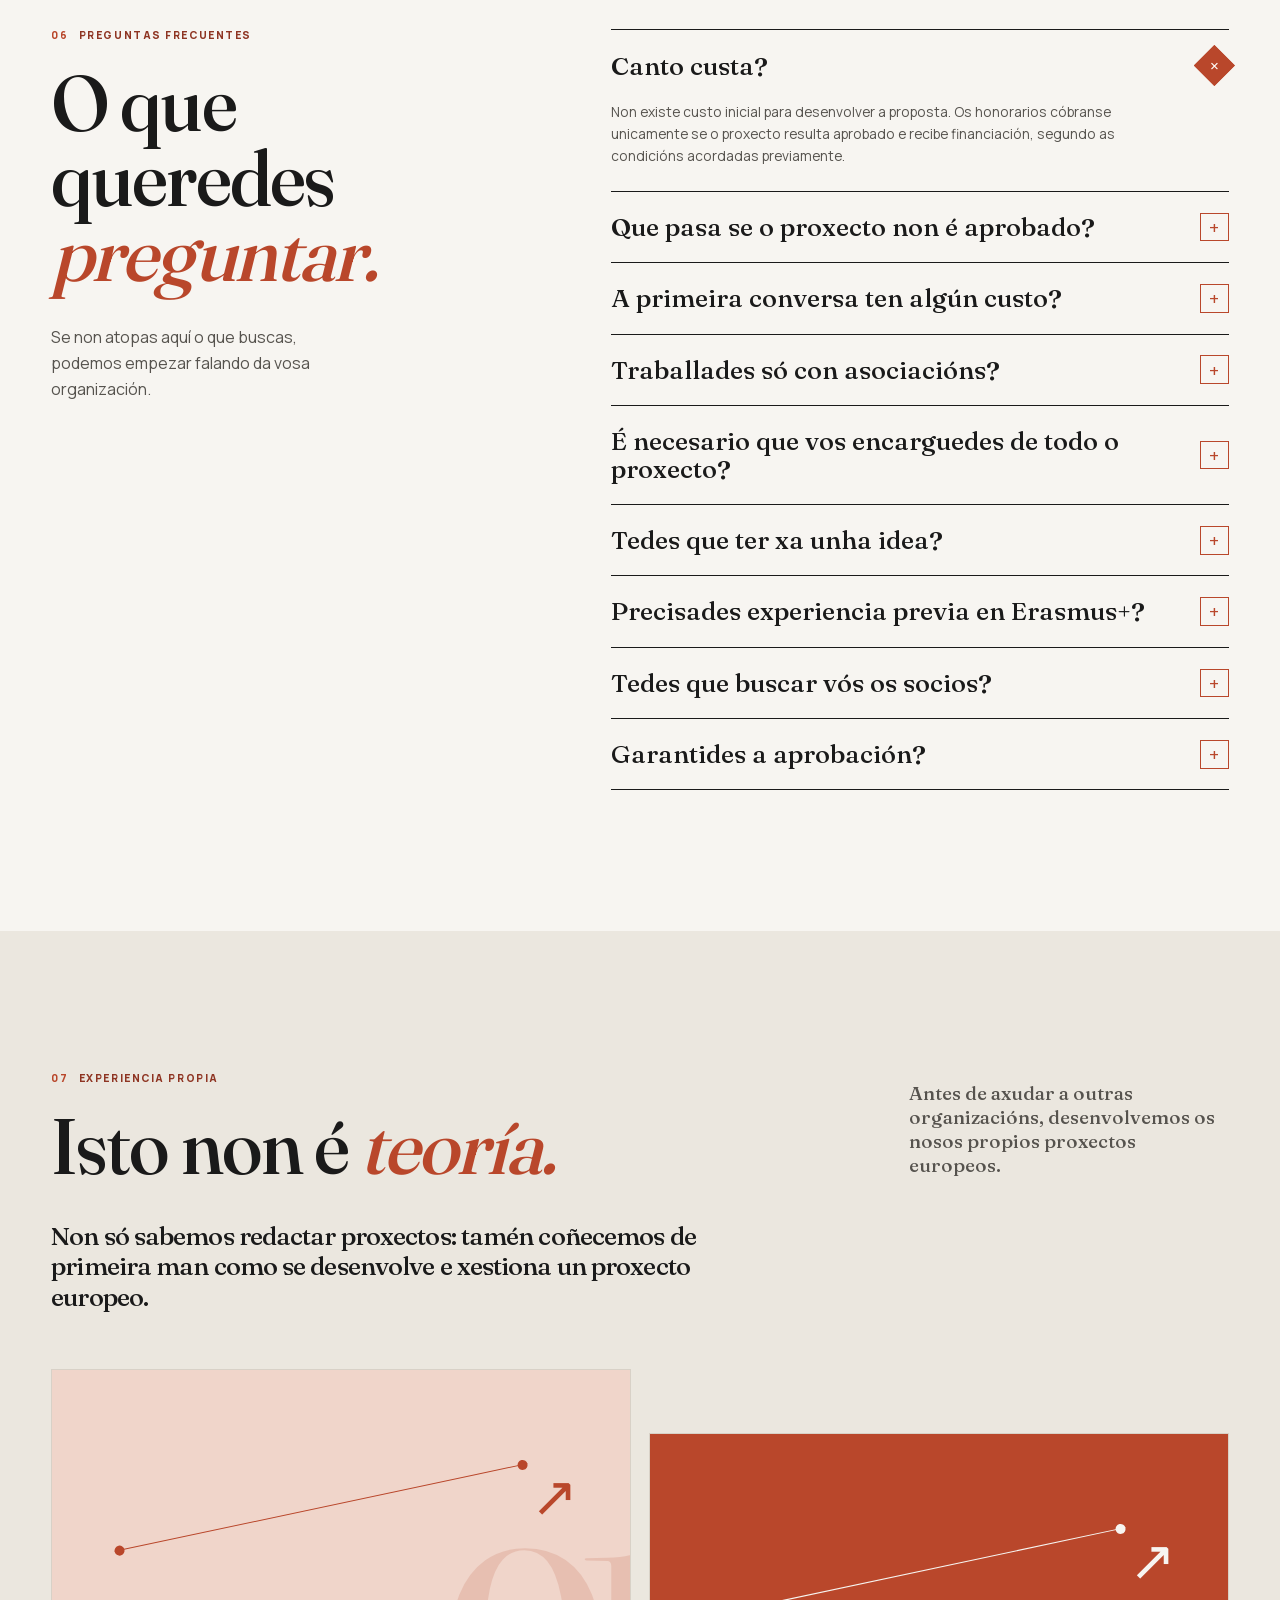
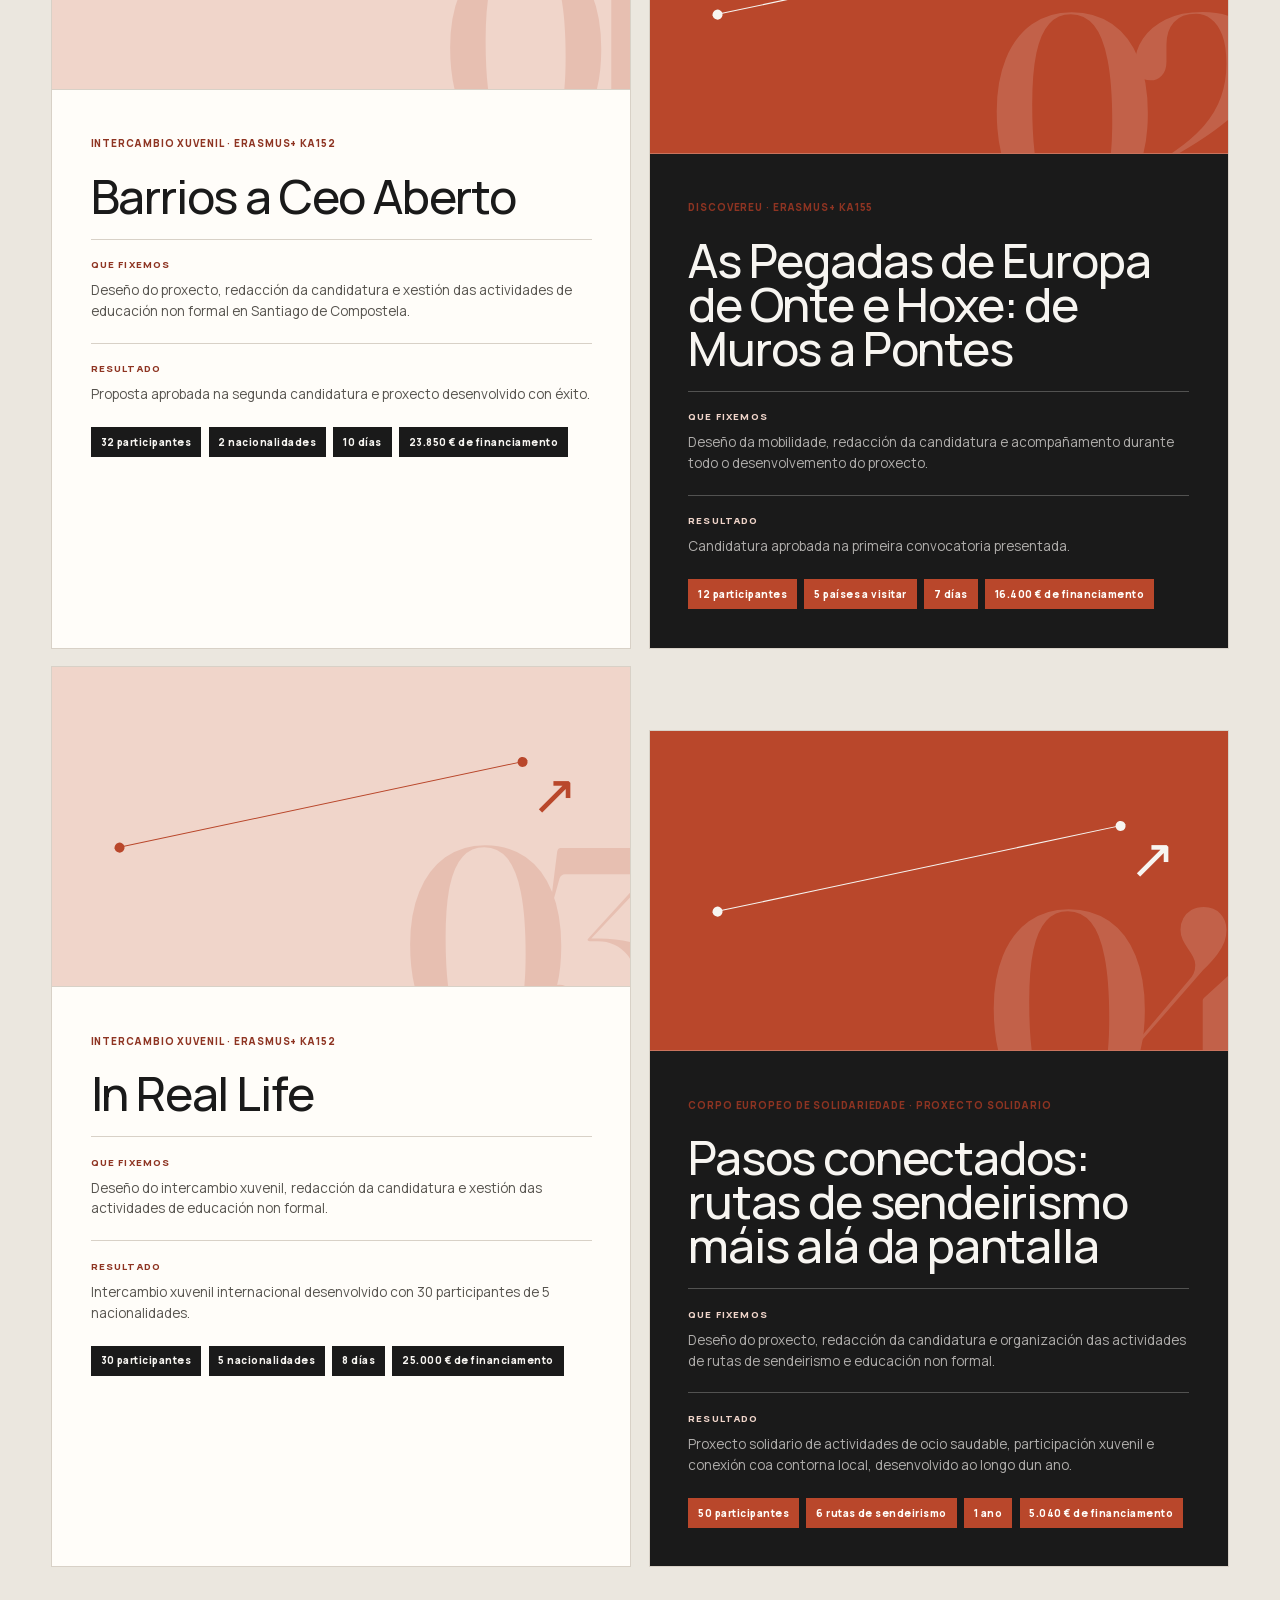
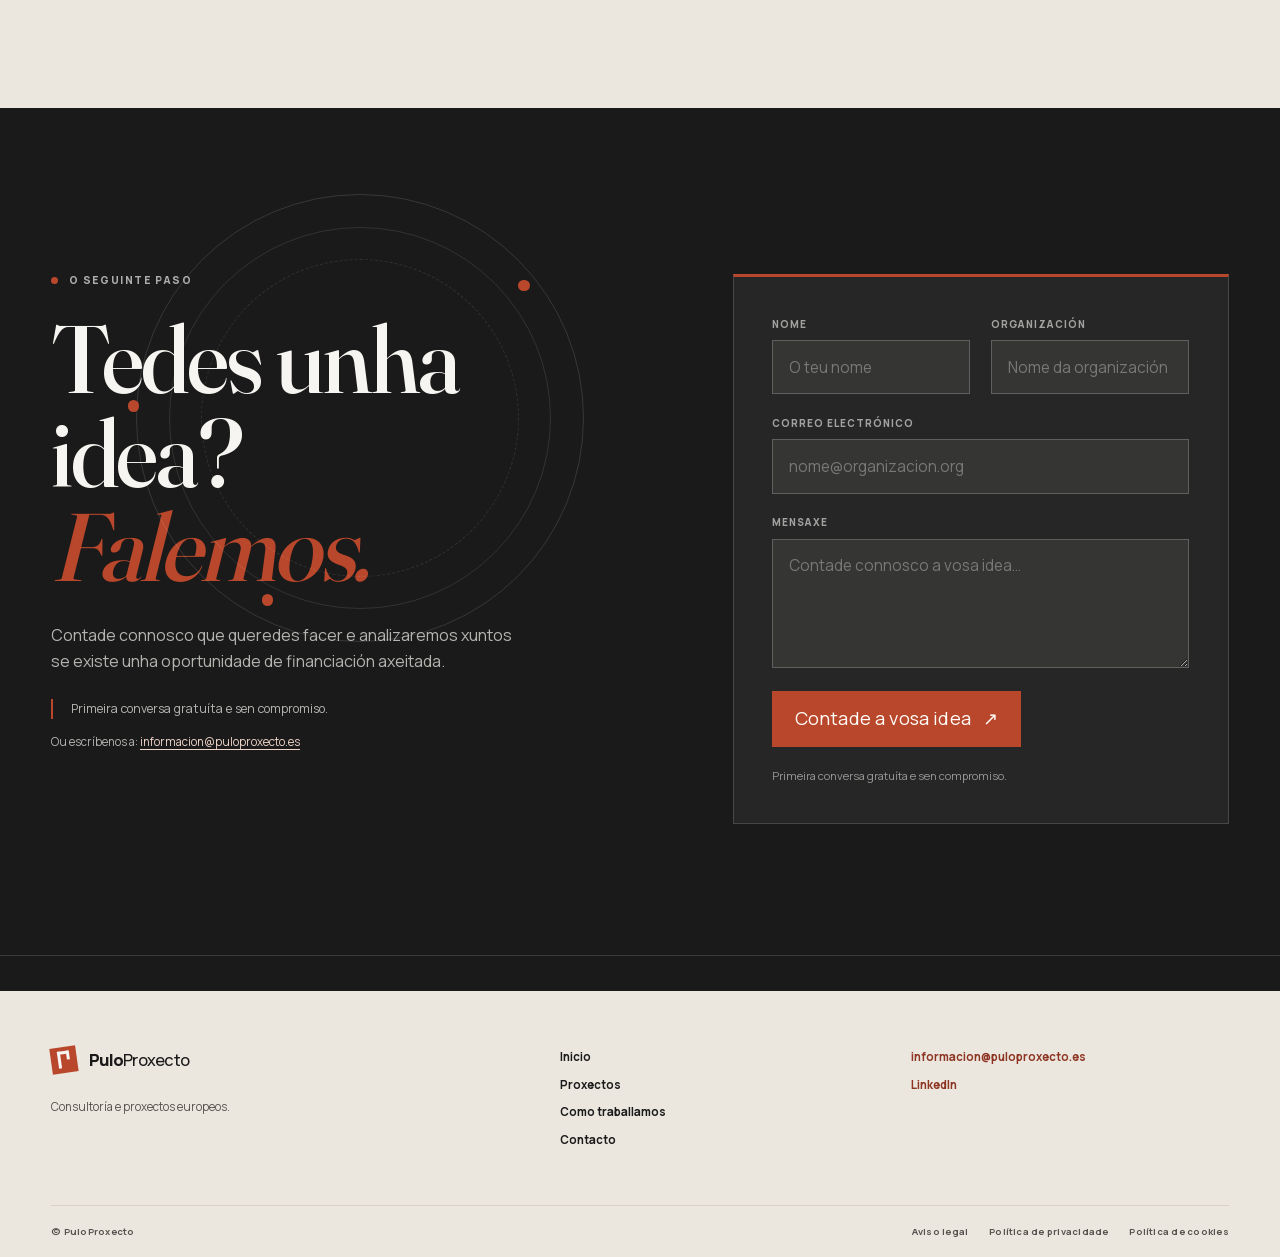
==== commit 1c3576e2: "Añadidos los dos nuevos proyectos de ejemplo" ====
--- a/index.html
+++ b/index.html
@@ -284,30 +284,60 @@
           <article class="reference-card reference-card-one reveal">
             <div class="reference-visual" aria-hidden="true"><span class="reference-big-number">01</span><span class="reference-route"></span><span class="reference-arrow">↗</span></div>
             <div class="reference-body">
-              <span class="program-tag" data-i18n="ref1.tag">Intercambio xuvenil · Erasmus+ KA1</span>
+              <span class="program-tag" data-i18n="ref1.tag">Intercambio xuvenil · Erasmus+ KA152</span>
               <h3 data-i18n="ref1.title">Barrios a Ceo Aberto</h3>
               <div class="ref-block"><span class="ref-label" data-i18n="ref1.whatLabel">Que fixemos</span><p data-i18n="ref1.what">Deseño do proxecto, redacción da candidatura e xestión das actividades de educación non formal en Santiago de Compostela.</p></div>
-              <div class="ref-block"><span class="ref-label" data-i18n="ref1.resultLabel">Resultado</span><p data-i18n="ref1.result">Proposta aprobada e proxecto desenvolvido con éxito.</p></div>
+              <div class="ref-block"><span class="ref-label" data-i18n="ref1.resultLabel">Resultado</span><p data-i18n="ref1.result">Proposta aprobada na segunda candidatura e proxecto desenvolvido con éxito.</p></div>
               <div class="stat-row">
                 <span class="stat-chip" data-i18n="ref1.s1">32 participantes</span>
-                <span class="stat-chip" data-i18n="ref1.s2">5 países</span>
+                <span class="stat-chip" data-i18n="ref1.s2">2 nacionalidades</span>
                 <span class="stat-chip" data-i18n="ref1.s3">10 días</span>
-                <span class="stat-chip" data-i18n="ref1.s4">27.850 € de financiamento</span>
+                <span class="stat-chip" data-i18n="ref1.s4">23.850 € de financiamento</span>
               </div>
             </div>
           </article>
           <article class="reference-card reference-card-two reveal">
             <div class="reference-visual" aria-hidden="true"><span class="reference-big-number">02</span><span class="reference-route"></span><span class="reference-arrow">↗</span></div>
             <div class="reference-body">
-              <span class="program-tag" data-i18n="ref2.tag">DiscoverEU</span>
+              <span class="program-tag" data-i18n="ref2.tag">DiscoverEU · Erasmus+ KA155</span>
               <h3 data-i18n="ref2.title">As Pegadas de Europa de Onte e Hoxe: de Muros a Pontes</h3>
               <div class="ref-block"><span class="ref-label" data-i18n="ref2.whatLabel">Que fixemos</span><p data-i18n="ref2.what">Deseño da mobilidade, redacción da candidatura e acompañamento durante todo o desenvolvemento do proxecto.</p></div>
               <div class="ref-block"><span class="ref-label" data-i18n="ref2.resultLabel">Resultado</span><p data-i18n="ref2.result">Candidatura aprobada na primeira convocatoria presentada.</p></div>
               <div class="stat-row">
-                <span class="stat-chip" data-i18n="ref2.s1">24 participantes</span>
-                <span class="stat-chip" data-i18n="ref2.s2">4 países</span>
-                <span class="stat-chip" data-i18n="ref2.s3">12 días</span>
-                <span class="stat-chip" data-i18n="ref2.s4">18.400 € de financiamento</span>
+                <span class="stat-chip" data-i18n="ref2.s1">12 participantes</span>
+                <span class="stat-chip" data-i18n="ref2.s2">5 países a visitar</span>
+                <span class="stat-chip" data-i18n="ref2.s3">7 días</span>
+                <span class="stat-chip" data-i18n="ref2.s4">16.400 € de financiamento</span>
+              </div>
+            </div>
+          </article>
+          <article class="reference-card reference-card-three reveal">
+            <div class="reference-visual" aria-hidden="true"><span class="reference-big-number">03</span><span class="reference-route"></span><span class="reference-arrow">↗</span></div>
+            <div class="reference-body">
+              <span class="program-tag" data-i18n="ref3.tag">Intercambio xuvenil · Erasmus+ KA152</span>
+              <h3 data-i18n="ref3.title">In Real Life</h3>
+              <div class="ref-block"><span class="ref-label" data-i18n="ref3.whatLabel">Que fixemos</span><p data-i18n="ref3.what">Deseño do intercambio xuvenil, redacción da candidatura e xestión das actividades de educación non formal.</p></div>
+              <div class="ref-block"><span class="ref-label" data-i18n="ref3.resultLabel">Resultado</span><p data-i18n="ref3.result">Intercambio xuvenil internacional desenvolvido con 30 participantes de 5 nacionalidades.</p></div>
+              <div class="stat-row">
+                <span class="stat-chip" data-i18n="ref3.s1">30 participantes</span>
+                <span class="stat-chip" data-i18n="ref3.s2">5 nacionalidades</span>
+                <span class="stat-chip" data-i18n="ref3.s3">8 días</span>
+                <span class="stat-chip" data-i18n="ref3.s4">25.000 € de financiamento</span>
+              </div>
+            </div>
+          </article>
+          <article class="reference-card reference-card-four reveal">
+            <div class="reference-visual" aria-hidden="true"><span class="reference-big-number">04</span><span class="reference-route"></span><span class="reference-arrow">↗</span></div>
+            <div class="reference-body">
+              <span class="program-tag" data-i18n="ref4.tag">Corpo Europeo de Solidariedade · Proxecto solidario</span>
+              <h3 data-i18n="ref4.title">Pasos conectados: rutas de sendeirismo máis alá da pantalla</h3>
+              <div class="ref-block"><span class="ref-label" data-i18n="ref4.whatLabel">Que fixemos</span><p data-i18n="ref4.what">Deseño do proxecto, redacción da candidatura e organización das actividades de rutas de sendeirismo e educación non formal.</p></div>
+              <div class="ref-block"><span class="ref-label" data-i18n="ref4.resultLabel">Resultado</span><p data-i18n="ref4.result">Proxecto solidario de actividades de ocio saudable, participación xuvenil e conexión coa contorna local, desenvolvido ao longo dun ano.</p></div>
+              <div class="stat-row">
+                <span class="stat-chip" data-i18n="ref4.s1">50 participantes</span>
+                <span class="stat-chip" data-i18n="ref4.s2">6 rutas de sendeirismo</span>
+                <span class="stat-chip" data-i18n="ref4.s3">1 ano</span>
+                <span class="stat-chip" data-i18n="ref4.s4">5.040 € de financiamento</span>
               </div>
             </div>
           </article>
--- a/style.css
+++ b/style.css
@@ -303,11 +303,11 @@
 /* References */
 .refs-statement { max-width: 44rem; margin: -2.5rem 0 3.5rem; color: var(--ink) !important; font-family: var(--serif); font-size: clamp(1.2rem, 2vw, 1.7rem) !important; line-height: 1.2 !important; letter-spacing: -.035em; }
 .reference-grid { display: grid; grid-template-columns: repeat(2, minmax(0, 1fr)); gap: 1.1rem; }
-.reference-card { border: 1px solid var(--line); background: var(--paper-alt); transition: transform .3s var(--ease); }
+.reference-card { border: 1px solid var(--line); background: var(--white); transition: transform .3s var(--ease); }
 .reference-card:hover { transform: translateY(-5px); }
-.reference-card-two { margin-top: 4rem; background: var(--ink); color: var(--paper); }
+.reference-card-two, .reference-card-four { margin-top: 4rem; background: var(--ink); color: var(--paper); }
 .reference-visual { position: relative; height: clamp(12rem, 25vw, 20rem); overflow: hidden; border-bottom: 1px solid var(--line); background: var(--accent-pale); color: var(--accent); }
-.reference-card-two .reference-visual { background: var(--accent); color: var(--paper); border-color: rgba(247, 245, 241, .25); }
+.reference-card-two .reference-visual, .reference-card-four .reference-visual { background: var(--accent); color: var(--paper); border-color: rgba(247, 245, 241, .25); }
 .reference-big-number { position: absolute; right: -.05em; bottom: -.2em; font-family: var(--serif); font-size: clamp(9rem, 22vw, 18rem); line-height: .7; letter-spacing: -.12em; opacity: .15; }
 .reference-route { position: absolute; top: 43%; left: 10%; width: 73%; height: 1px; background: currentColor; transform: rotate(-12deg); }
 .reference-route::before, .reference-route::after { position: absolute; top: 50%; width: .65rem; height: .65rem; border: 2px solid currentColor; border-radius: 50%; background: inherit; content: ""; transform: translateY(-50%); }
@@ -316,18 +316,18 @@
 .reference-arrow { position: absolute; right: 9%; top: 25%; font-size: 3.5rem; }
 .reference-body { padding: clamp(1.4rem, 3vw, 2.5rem); }
 .reference-body h3 { max-width: 15ch; margin: 1.2rem 0 0; font-size: clamp(1.8rem, 3.7vw, 3.4rem); line-height: .93; }
-.reference-card-two .reference-body h3 { max-width: 18ch; }
+.reference-card-two .reference-body h3, .reference-card-four .reference-body h3 { max-width: 18ch; }
 .reference-body p { margin: 0; font-size: .8rem; }
-.reference-card-two .reference-body p { color: rgba(247, 245, 241, .62); }
+.reference-card-two .reference-body p, .reference-card-four .reference-body p { color: rgba(247, 245, 241, .62); }
 .ref-block { margin-top: 1.3rem; padding-top: 1.1rem; border-top: 1px solid var(--line); }
-.reference-card-two .ref-block { border-color: rgba(247, 245, 241, .25); }
+.reference-card-two .ref-block, .reference-card-four .ref-block { border-color: rgba(247, 245, 241, .25); }
 .ref-label { display: block; margin-bottom: .45rem; color: var(--accent-dark); font-size: .6rem; font-weight: 800; letter-spacing: .12em; text-transform: uppercase; }
-.reference-card-two .ref-label { color: var(--accent-pale); }
+.reference-card-two .ref-label, .reference-card-four .ref-label { color: var(--accent-pale); }
 .ref-block p { margin: 0; font-size: .84rem; line-height: 1.55; }
-.reference-card-two .ref-block p { color: rgba(247, 245, 241, .68); }
+.reference-card-two .ref-block p, .reference-card-four .ref-block p { color: rgba(247, 245, 241, .68); }
 .stat-row { display: flex; flex-wrap: wrap; gap: .45rem; margin-top: 1.4rem; }
 .stat-chip { padding: .42rem .62rem; background: var(--ink); color: var(--paper); font-size: .62rem; font-weight: 800; letter-spacing: .05em; }
-.reference-card-two .stat-chip { background: var(--accent); color: var(--white); }
+.reference-card-two .stat-chip, .reference-card-four .stat-chip { background: var(--accent); color: var(--white); }
 
 /* FAQ */
 .faq-grid { display: grid; grid-template-columns: minmax(0, .7fr) minmax(0, 1fr); gap: clamp(3rem, 10vw, 9rem); }
@@ -461,7 +461,7 @@
   .audience-intro { margin-bottom: 3.5rem; }
   .audience-bottom { flex-direction: column; gap: .3rem; margin-top: 4rem; }
   .reference-grid { display: block; }
-  .reference-card-two { margin-top: 1rem; }
+  .reference-card-two, .reference-card-four { margin-top: 1rem; }
   .faq-intro { margin-bottom: 3rem; }
   .pricing h2 { font-size: clamp(3rem, 12vw, 5rem); }
   .cta-decoration { top: auto; right: -6rem; bottom: 1rem; width: 19rem; height: 19rem; }
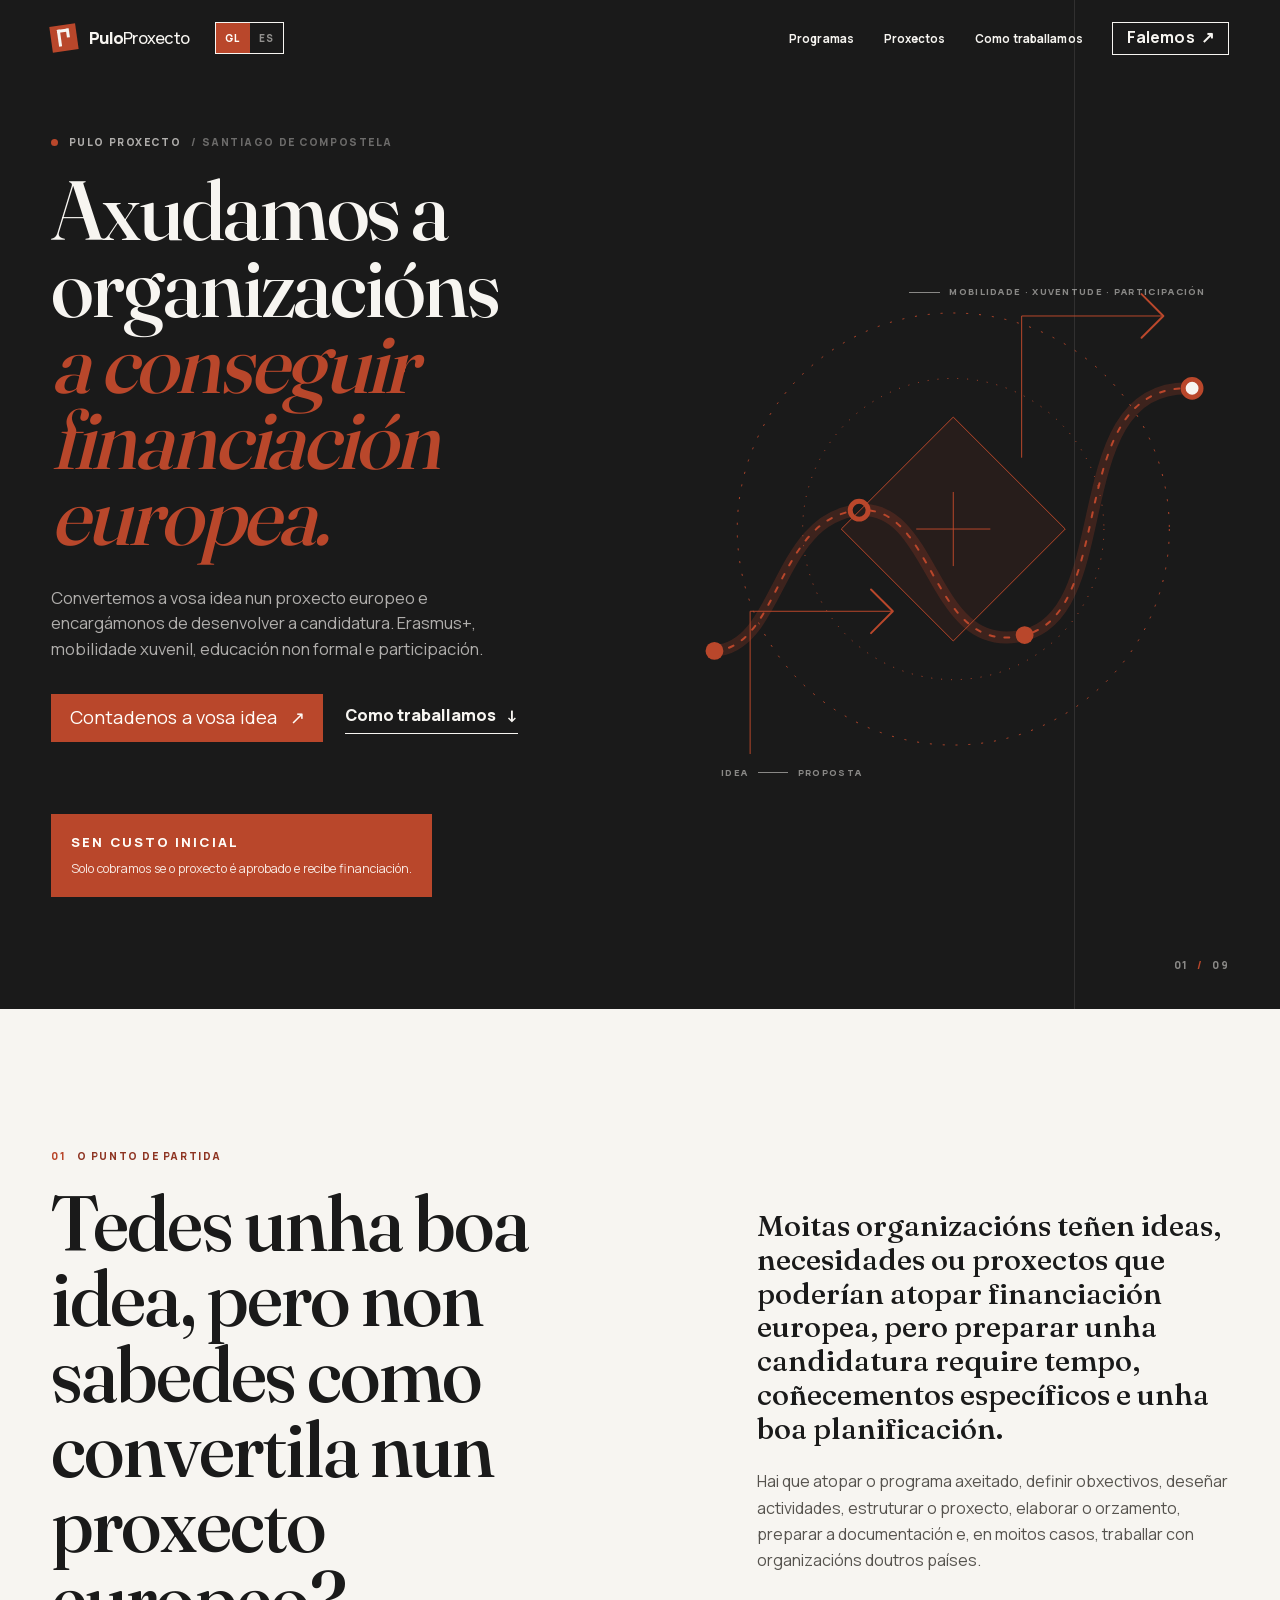
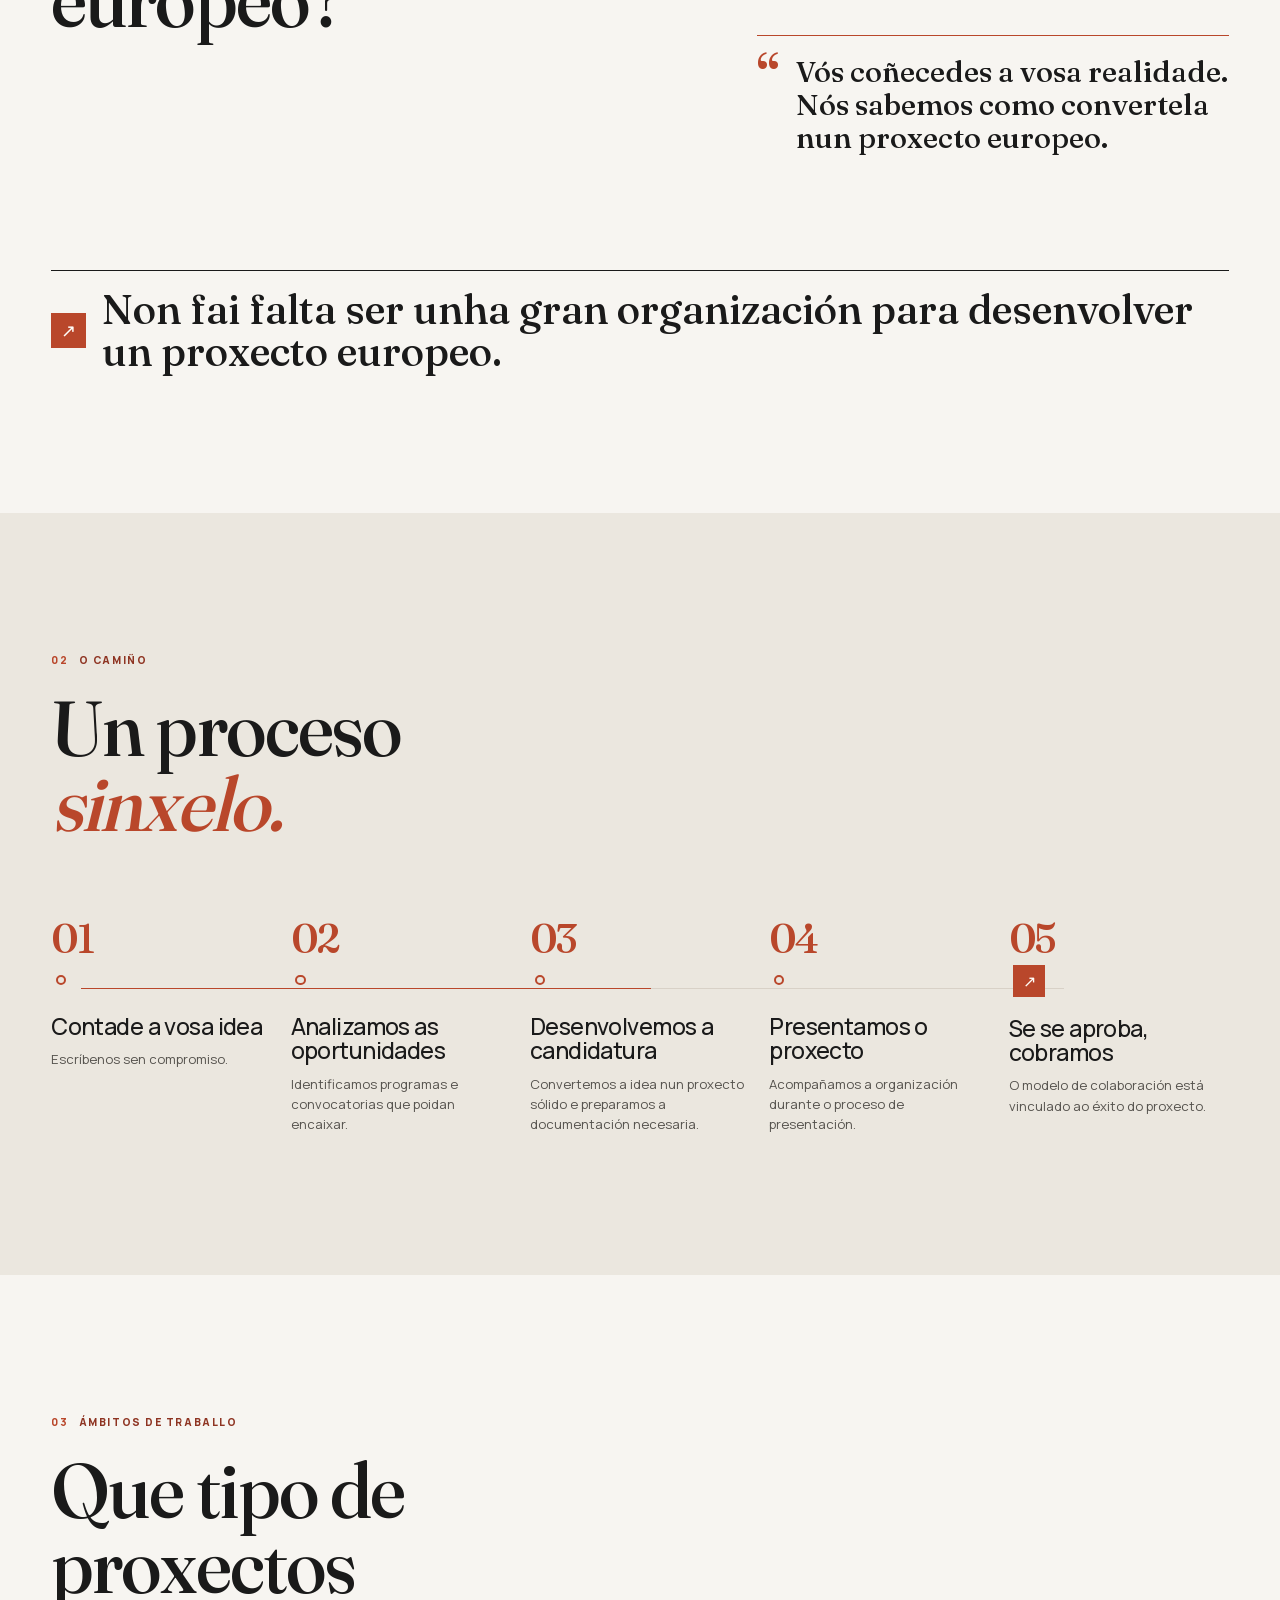
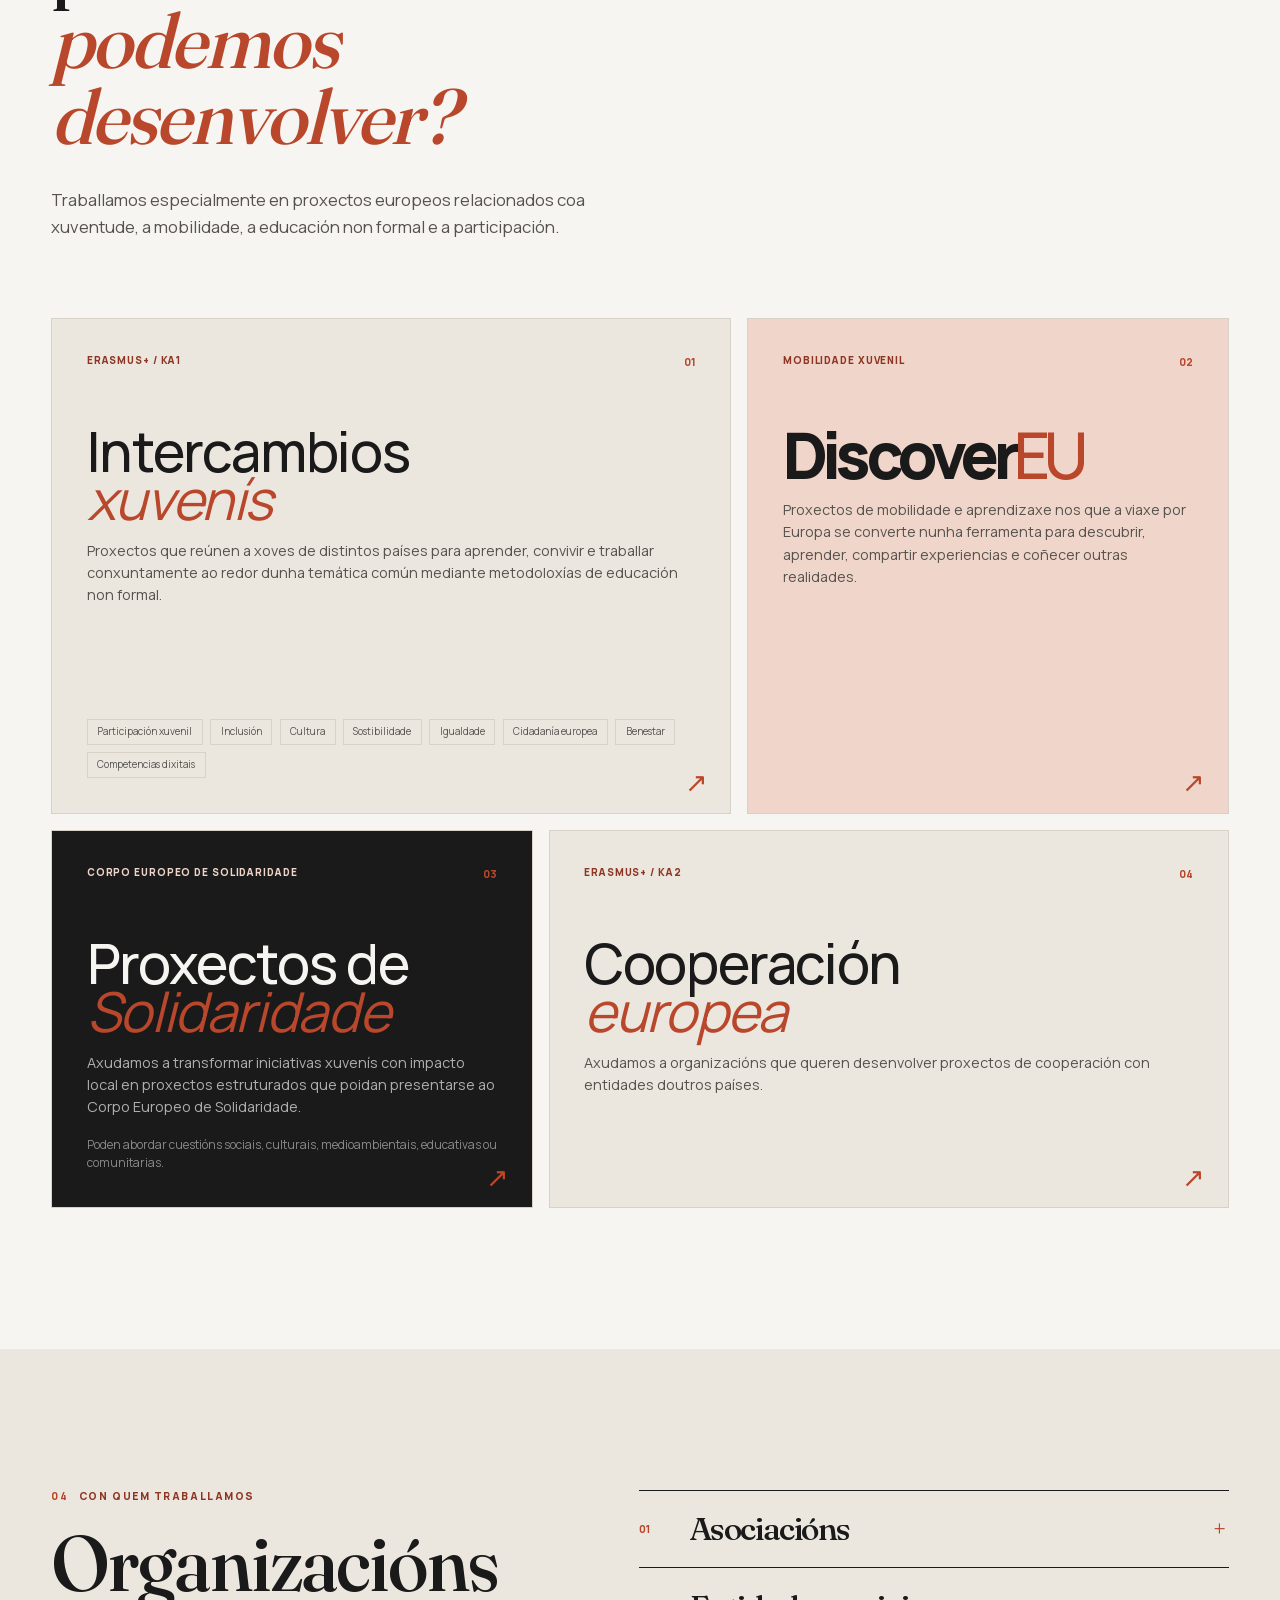
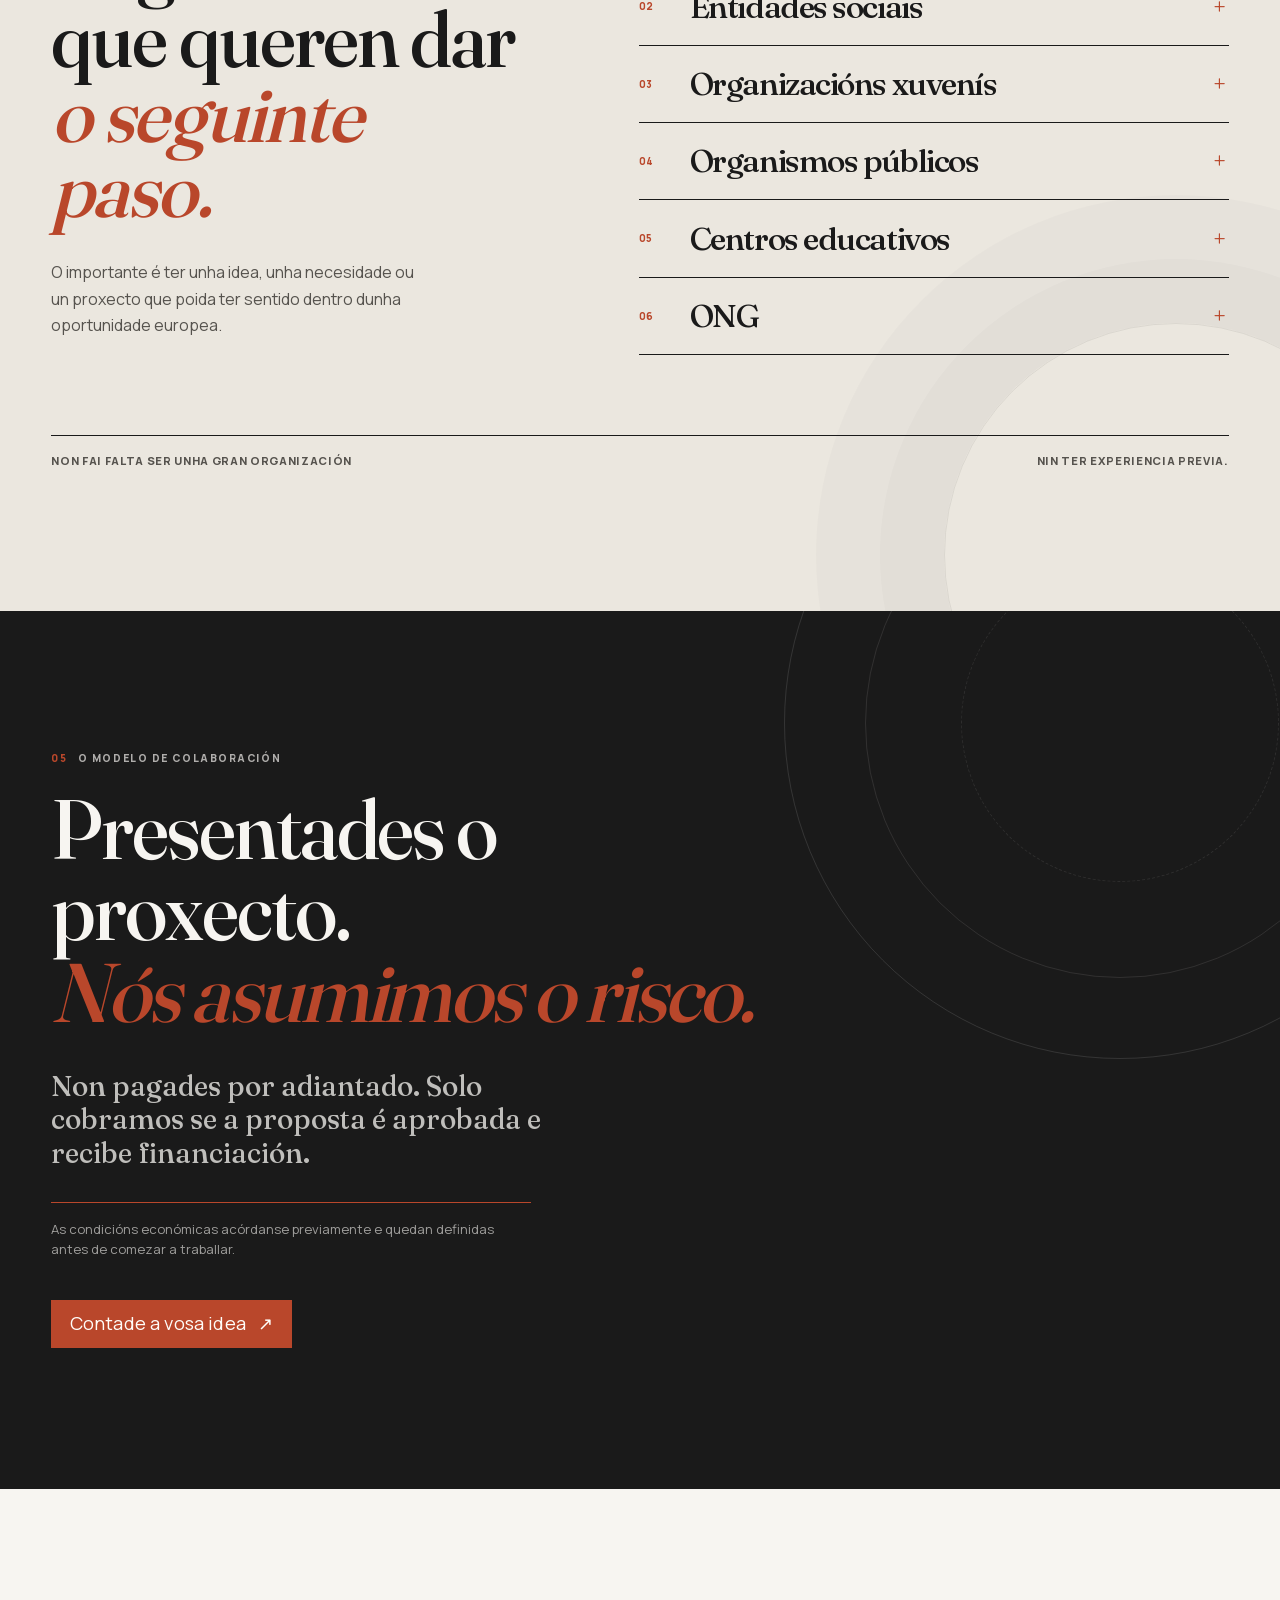
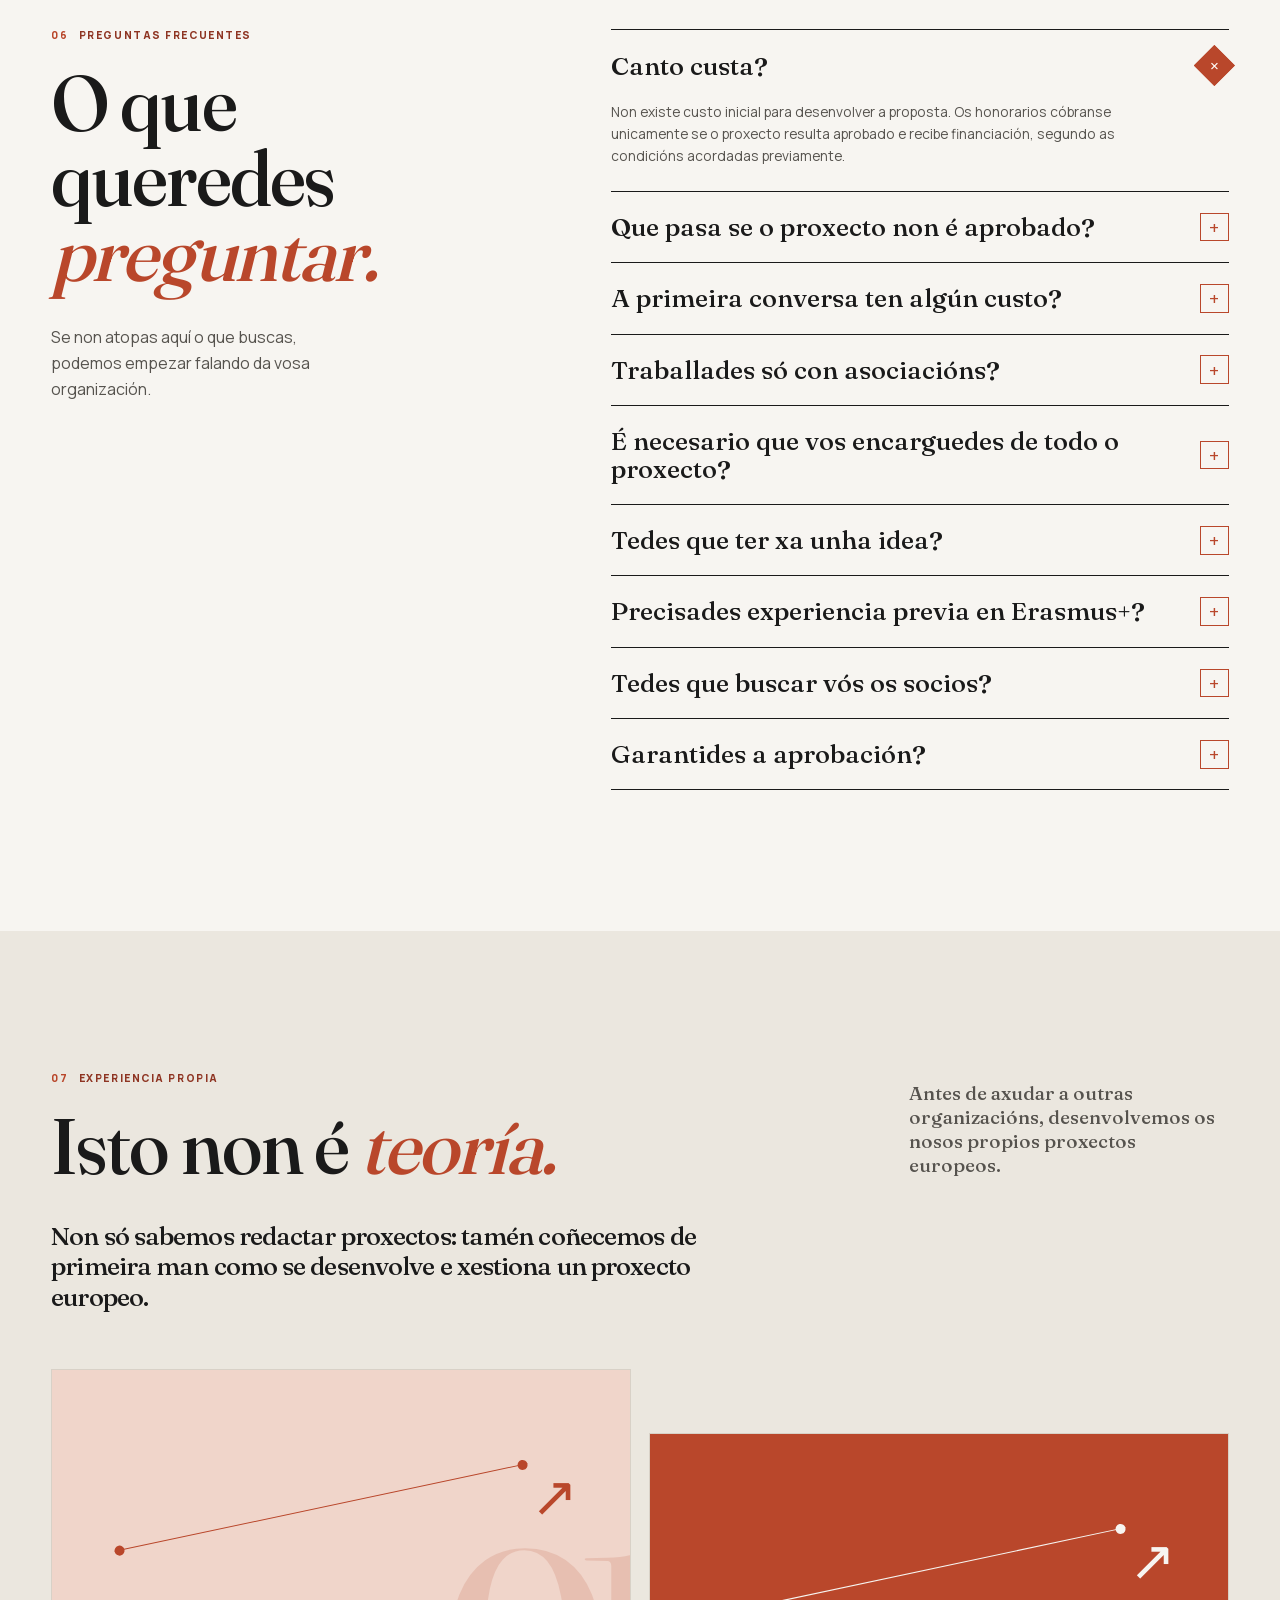
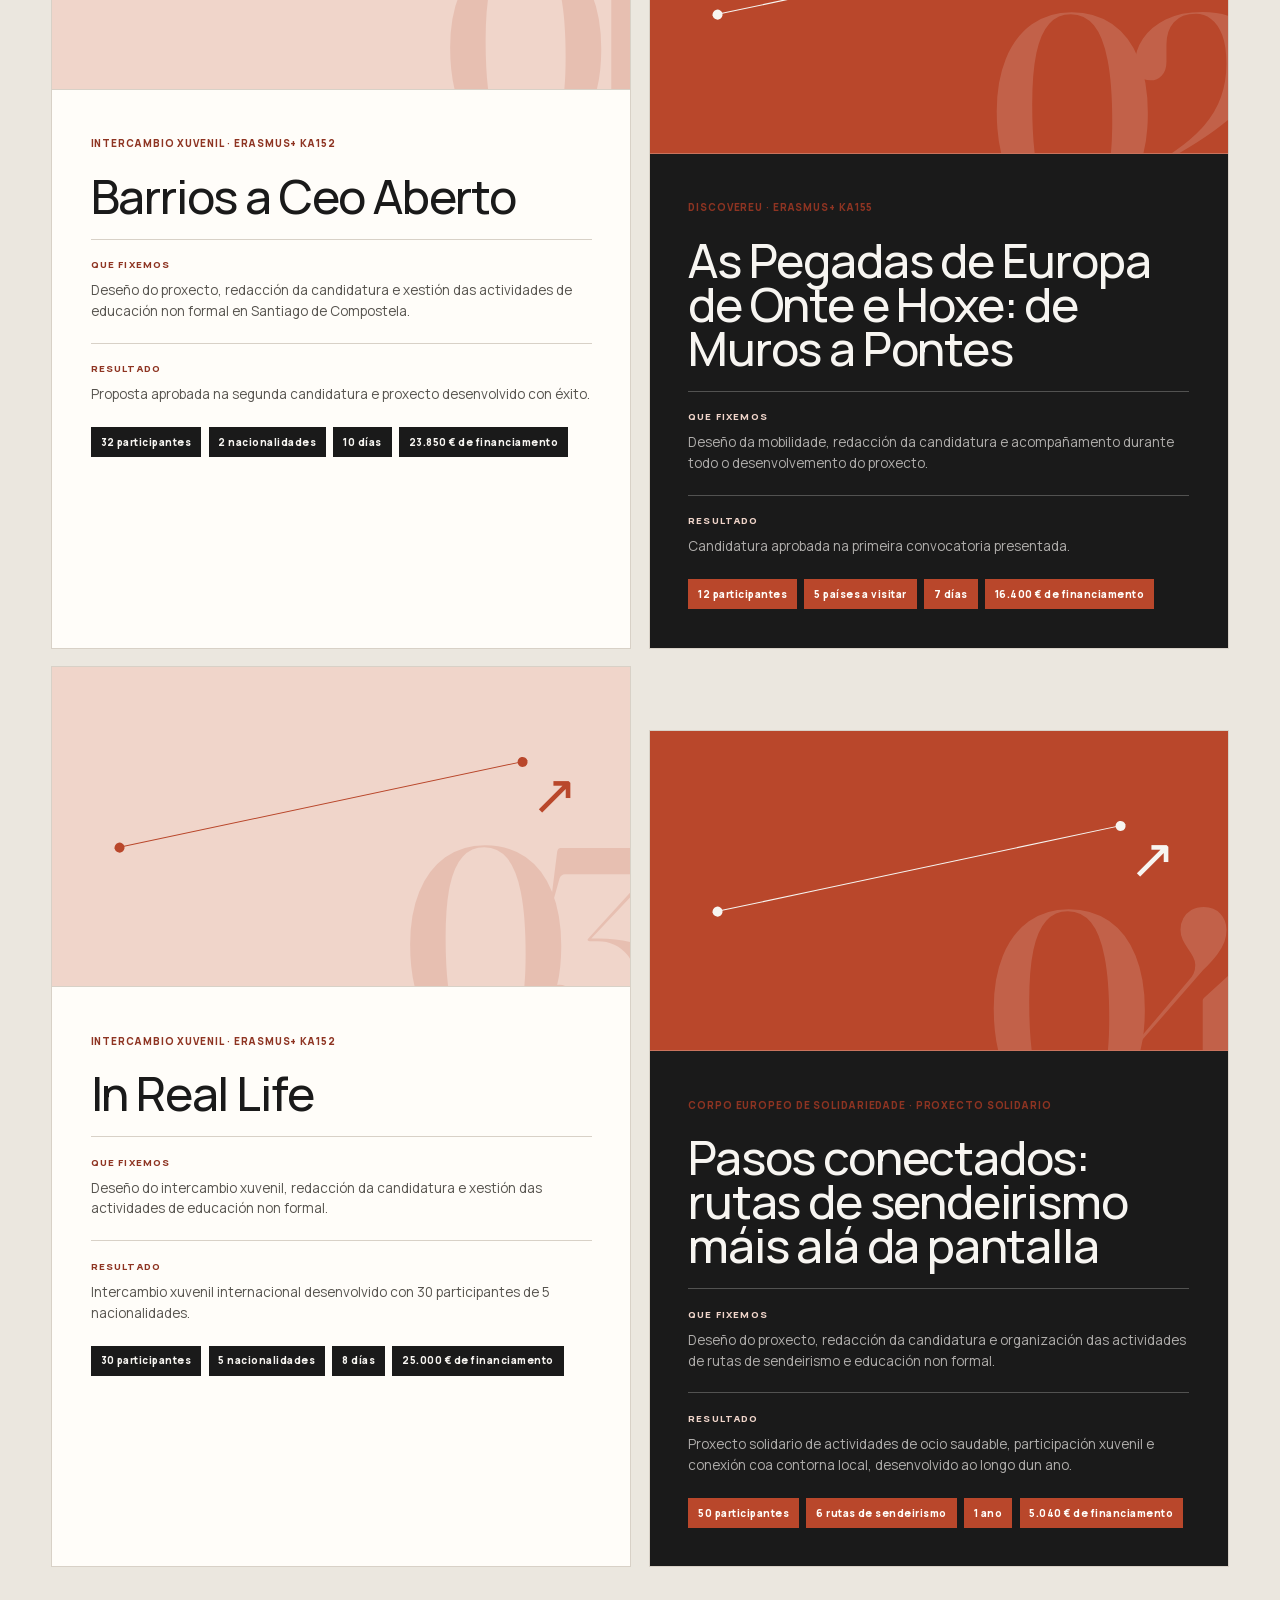
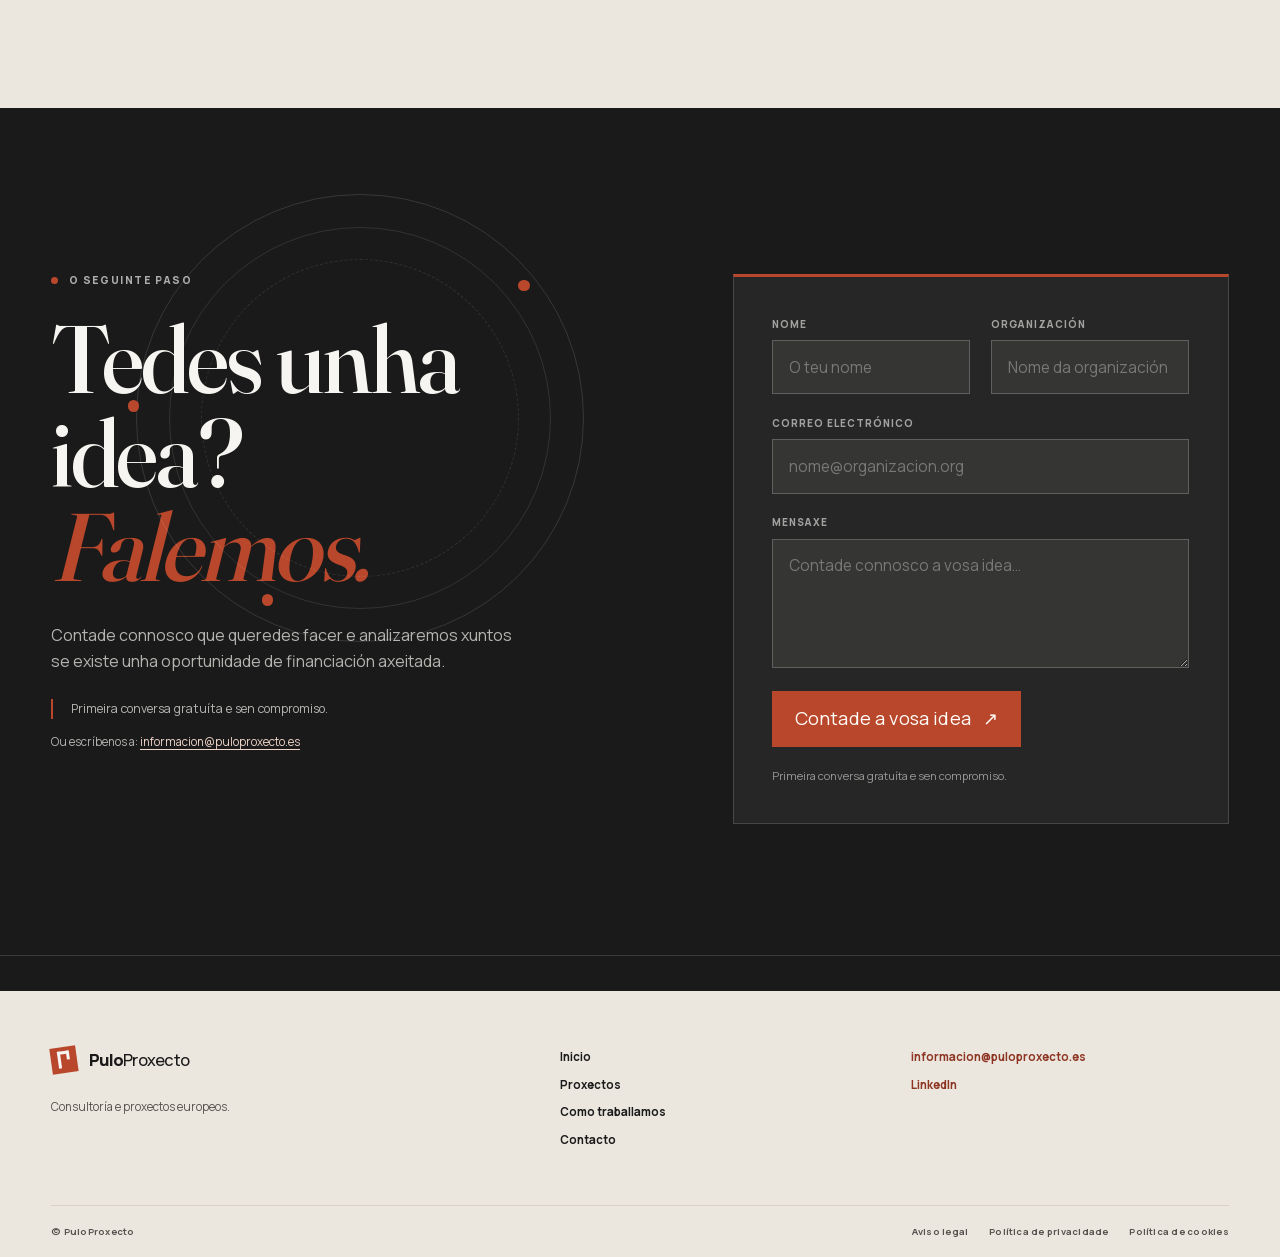
==== commit 07fb7a6a: "corregido figurita inicial derecha" ====
--- a/index.html
+++ b/index.html
@@ -93,7 +93,7 @@
         </div>
 
         <div class="hero-art-wrap" aria-hidden="true">
-          <div class="art-caption art-caption-top"><span data-i18n="art.top1">IDEA</span><span class="cap-line"></span><span data-i18n="art.top2">PROPOSTA</span></div>
+          <div class="art-caption art-caption-top"><span class="cap-line"></span><span data-i18n="art.bottom">MOBILIDADE · XUVENTUDE · PARTICIPACIÓN</span></div>
           <svg class="hero-art" viewBox="0 0 620 620" fill="none" xmlns="https://www.w3.org/2000/svg">
             <circle class="art-orbit orbit-one" cx="311" cy="307" r="218" stroke="currentColor" stroke-width="1" stroke-dasharray="2 11"/>
             <circle class="art-orbit orbit-two" cx="311" cy="307" r="152" stroke="currentColor" stroke-width="1" stroke-dasharray="1 9"/>
@@ -103,14 +103,14 @@
             <circle cx="216" cy="288" r="9" fill="#1A1A1A" stroke="currentColor" stroke-width="5"/>
             <circle cx="383" cy="414" r="9" fill="currentColor"/>
             <circle cx="552" cy="165" r="9" fill="#F7F5F1" stroke="currentColor" stroke-width="5"/>
-            <path d="M380 92L523 92L523 235" stroke="currentColor" stroke-width="1"/>
+            <path d="M380 235L380 92L523 92" stroke="currentColor" stroke-width="1"/>
             <path d="M501 114L523 92L501 70" stroke="currentColor" stroke-width="2" stroke-linecap="round" stroke-linejoin="round"/>
             <path d="M106 534L106 390L250 390" stroke="currentColor" stroke-width="1"/>
             <path d="M228 412L250 390L228 368" stroke="currentColor" stroke-width="2" stroke-linecap="round" stroke-linejoin="round"/>
             <path d="M311 194L424 307L311 420L198 307L311 194Z" fill="currentColor" fill-opacity=".08" stroke="currentColor" stroke-width="1"/>
             <path d="M274 307H348M311 270V344" stroke="currentColor" stroke-width="1" stroke-linecap="round"/>
           </svg>
-          <div class="art-caption art-caption-bottom"><span class="cap-line"></span><span data-i18n="art.bottom">MOBILIDADE · XUVENTUDE · PARTICIPACIÓN</span></div>
+          <div class="art-caption art-caption-bottom"><span data-i18n="art.top1">IDEA</span><span class="cap-line"></span><span data-i18n="art.top2">PROPOSTA</span></div>
         </div>
       </div>
       <div class="hero-index" aria-hidden="true">01 <span>/</span> 09</div>
